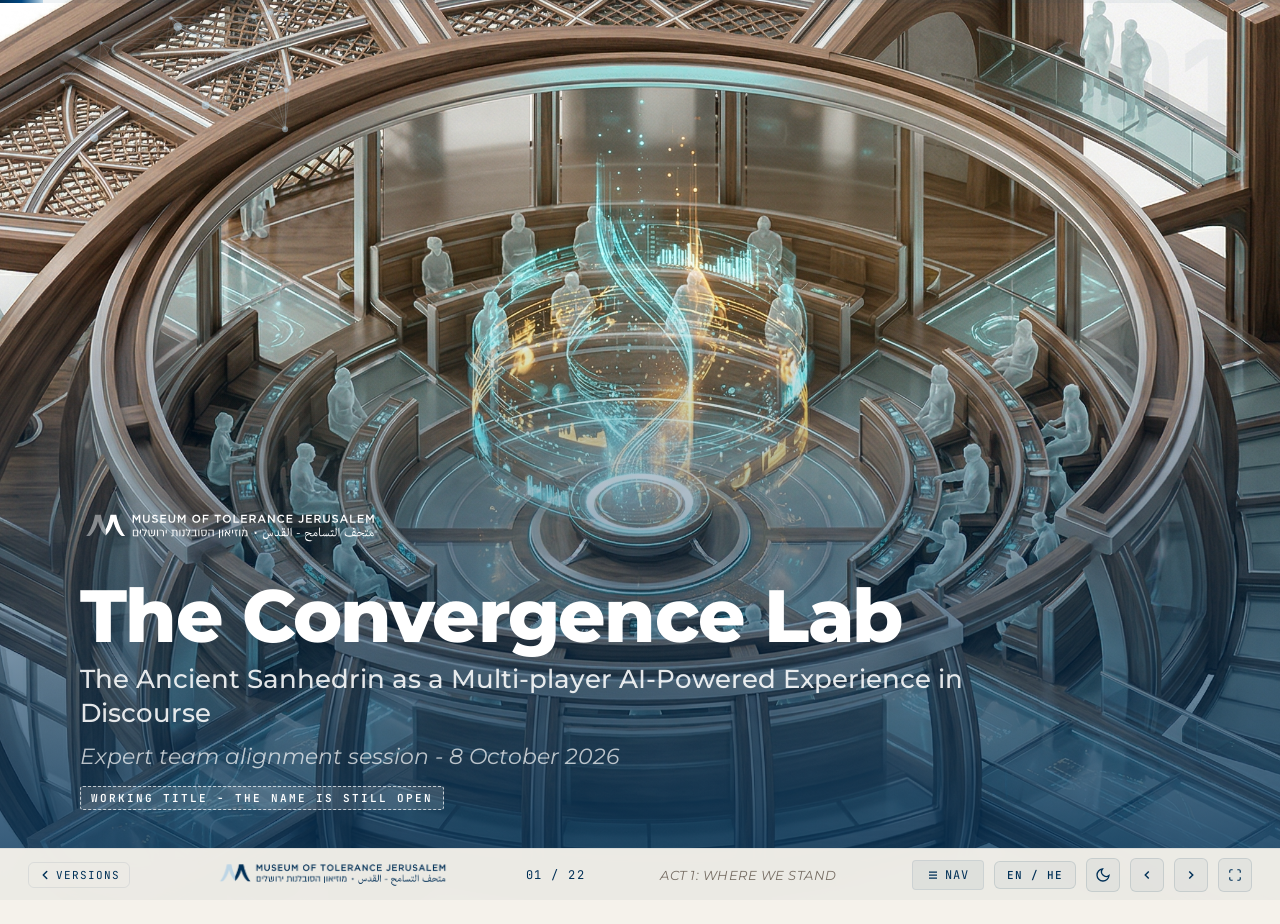
==== v5/index.html @ a1f78cf3 "feat: version router at root, original deck kept at /original.html, new v5 expert-team master at /v5" ====
<!DOCTYPE html>
<html lang="en">
<head>
<meta charset="UTF-8">
<meta name="viewport" content="width=device-width, initial-scale=1.0">
<title>The Convergence Lab | MOTJ - v5 expert team master</title>
<script type="text/javascript">
(function(c,l,a,r,i,t,y){c[a]=c[a]||function(){(c[a].q=c[a].q||[]).push(arguments)};t=l.createElement(r);t.async=1;t.src="https://www.clarity.ms/tag/"+i;y=l.getElementsByTagName(r)[0];y.parentNode.insertBefore(t,y)})(window,document,"clarity","script","vtb4usmz5r");
</script>
<link rel="preconnect" href="https://fonts.googleapis.com">
<link href="https://fonts.googleapis.com/css2?family=Montserrat:ital,wght@0,300;0,400;0,500;0,600;0,700;0,800;1,300;1,400&family=JetBrains+Mono:wght@300;400;500&display=swap" rel="stylesheet">
<style>
/* ================================================================
   DESIGN SYSTEM - Editorial/Magazine
   MOTJ Brand: PMS 540 Navy | PMS 544 Light Blue | PMS 404 Warm Taupe
   ================================================================ */
:root {
  --bg: #F5F2EB;
  --bg-surface: #FFFFFF;
  --bg-nav: rgba(245,242,235,0.96);
  --navy: #003057;
  --navy-light: #004680;
  --blue: #BDD6E6;
  --blue-dim: rgba(189,214,230,0.3);
  --taupe: #776E64;
  --taupe-light: #9a9189;
  --text: #1A1A1A;
  --text-sub: #4A4A4A;
  --text-dim: #8A8A8A;
  --font-d: 'Montserrat', system-ui, sans-serif;
  --font-m: 'JetBrains Mono', monospace;
  --card-bg: #FFFFFF;
  --card-border: rgba(0,48,87,0.08);
  --card-shadow: 0 2px 12px rgba(0,0,0,0.06);
  --card-hover-shadow: 0 4px 20px rgba(0,0,0,0.1);
}

/* ================================================================
   DARK MODE
   ================================================================ */
[data-theme="dark"] {
  --bg: #0A0F1A;
  --bg-surface: #141B2D;
  --bg-nav: rgba(10,15,26,0.96);
  --navy: #BDD6E6;
  --navy-light: #d4e5f0;
  --blue: #4A7A9B;
  --blue-dim: rgba(74,122,155,0.3);
  --taupe: #9a9189;
  --taupe-light: #776E64;
  --text: #E8E4DD;
  --text-sub: #B0ACA5;
  --text-dim: #6D6963;
  --card-bg: #141B2D;
  --card-border: rgba(189,214,230,0.1);
  --card-shadow: 0 2px 12px rgba(0,0,0,0.3);
  --card-hover-shadow: 0 4px 20px rgba(0,0,0,0.4);
}
[data-theme="dark"] .hero-scrim {
  background: linear-gradient(to top, rgba(10,15,26,0.9) 0%, rgba(10,15,26,0.5) 40%, transparent 70%) !important;
}
[data-theme="dark"] .matrix tr:nth-child(even) td {
  background: rgba(189,214,230,0.04);
}
[data-theme="dark"] .matrix tr.highlight td {
  background: rgba(189,214,230,0.08);
}
[data-theme="dark"] .matrix th {
  border-bottom-color: rgba(189,214,230,0.15);
}
[data-theme="dark"] .matrix td {
  border-bottom-color: rgba(189,214,230,0.06);
}
[data-theme="dark"] .nav-bar {
  border-top-color: rgba(189,214,230,0.08);
}
[data-theme="dark"] .nav-btn {
  background: rgba(189,214,230,0.06);
  border-color: rgba(189,214,230,0.12);
}
[data-theme="dark"] .nav-btn:hover {
  background: rgba(189,214,230,0.12);
  border-color: var(--navy);
}
[data-theme="dark"] .lang-toggle,
[data-theme="dark"] .theme-toggle {
  background: rgba(189,214,230,0.06);
  border-color: rgba(189,214,230,0.12);
}
[data-theme="dark"] .lang-toggle:hover,
[data-theme="dark"] .theme-toggle:hover {
  background: rgba(189,214,230,0.12);
  border-color: var(--navy);
}
[data-theme="dark"] .progress-track {
  background: rgba(189,214,230,0.06);
}
[data-theme="dark"] .progress-fill {
  background: linear-gradient(90deg, #4A7A9B, #6A9ABB, #BDD6E6);
}
[data-theme="dark"] .cta-btn {
  color: #0A0F1A;
  background: #BDD6E6;
}
[data-theme="dark"] .cta-btn:hover {
  box-shadow: 0 8px 28px rgba(189,214,230,0.25);
}
[data-theme="dark"] .cta-btn-outline {
  border-color: rgba(189,214,230,0.5);
  color: #E8E4DD;
}
[data-theme="dark"] .cta-btn-outline:hover {
  background: rgba(189,214,230,0.1);
}
[data-theme="dark"] .slide::after {
  opacity: 0.015;
}

/* Theme toggle button */
.theme-toggle {
  display: flex; align-items: center; justify-content: center;
  width: 34px; height: 34px; border-radius: 6px; cursor: pointer;
  background: rgba(0,48,87,0.04); border: 1px solid rgba(0,48,87,0.12);
  color: var(--navy); transition: all 0.2s;
}
.theme-toggle:hover { background: rgba(0,48,87,0.1); border-color: var(--navy); }
.theme-toggle .icon-moon { display: block; }
.theme-toggle .icon-sun { display: none; }
[data-theme="dark"] .theme-toggle .icon-moon { display: none; }
[data-theme="dark"] .theme-toggle .icon-sun { display: block; }

/* ================================================================
   RESET & BASE
   ================================================================ */
* { margin: 0; padding: 0; box-sizing: border-box; }
html, body { width: 100%; height: 100%; overflow: hidden; background: var(--bg); color: var(--text); font-family: var(--font-d); }

/* ================================================================
   SLIDE ENGINE
   ================================================================ */
.deck { width: 100%; height: 100%; position: relative; }

.slide {
  position: absolute; inset: 0;
  display: flex; flex-direction: column;
  opacity: 0; transform: translateY(24px);
  transition: opacity 0.5s ease, transform 0.5s ease;
  pointer-events: none; overflow: hidden;
  background: var(--bg);
}
.slide.active { opacity: 1; transform: translateY(0); pointer-events: all; }

/* Subtle grain texture */
.slide::after {
  content: ''; position: absolute; inset: 0; pointer-events: none; z-index: 0;
  opacity: 0.02;
  background-image: url("data:image/svg+xml,%3Csvg viewBox='0 0 256 256' xmlns='http://www.w3.org/2000/svg'%3E%3Cfilter id='n'%3E%3CfeTurbulence type='fractalNoise' baseFrequency='0.9' numOctaves='4' stitchTiles='stitch'/%3E%3C/filter%3E%3Crect width='100%25' height='100%25' filter='url(%23n)'/%3E%3C/svg%3E");
  background-size: 256px 256px;
}
.slide > * { position: relative; z-index: 1; }

/* Reveal animations - cinematic stagger */
.reveal { opacity: 0; transform: translateY(28px); }
.slide.active .reveal { animation: revealUp 0.8s cubic-bezier(0.22, 1, 0.36, 1) forwards; }
.slide.active .r1 { animation-delay: 0.15s; }
.slide.active .r2 { animation-delay: 0.3s; }
.slide.active .r3 { animation-delay: 0.5s; }
.slide.active .r4 { animation-delay: 0.7s; }
.slide.active .r5 { animation-delay: 0.9s; }
@keyframes revealUp { to { opacity: 1; transform: translateY(0); } }

/* Split-slide parallax: text from left, image from right */
.layout-split .split-text .reveal { transform: translateX(-40px) translateY(0); opacity: 0; }
.slide.active .layout-split .split-text .reveal { animation: revealFromLeft 0.9s cubic-bezier(0.22, 1, 0.36, 1) forwards; }
@keyframes revealFromLeft { to { opacity: 1; transform: translateX(0) translateY(0); } }

.layout-split .split-img { opacity: 0; transform: translateX(60px) scale(1.03); transition: opacity 0.9s ease 0.1s, transform 1.2s cubic-bezier(0.22, 1, 0.36, 1) 0.1s; }
.slide.active .layout-split .split-img { opacity: 1; transform: translateX(0) scale(1); }
.layout-split.img-left .split-img { transform: translateX(-60px) scale(1.03); }
.slide.active .layout-split.img-left .split-img { transform: translateX(0) scale(1); }

/* Hero image Ken Burns */
.layout-hero .hero-bg { transition: transform 8s ease-out; transform: scale(1); }
.slide.active .layout-hero .hero-bg { transform: scale(1.06); }

/* ================================================================
   PROGRESS & NAVIGATION
   ================================================================ */
.progress-track { position: fixed; top: 0; left: 0; right: 0; height: 3px; background: rgba(0,48,87,0.06); z-index: 100; }
.progress-fill { height: 100%; background: linear-gradient(90deg, var(--navy), var(--navy-light), var(--blue)); transition: width 0.4s ease; }

.nav-bar {
  position: fixed; bottom: 0; left: 0; right: 0; height: 52px;
  background: var(--bg-nav); backdrop-filter: blur(14px);
  display: flex; align-items: center; justify-content: space-between;
  padding: 0 28px; z-index: 100;
  border-top: 1px solid rgba(0,48,87,0.08);
}
.nav-logo { height: 44px; }
.slide-counter { font-family: var(--font-m); font-size: 12px; color: var(--navy); letter-spacing: 1.5px; }
.act-label { font-family: var(--font-d); font-size: 13px; color: var(--taupe); font-style: italic; letter-spacing: 0.5px; }
.nav-controls { display: flex; align-items: center; gap: 10px; }
.nav-btn {
  background: rgba(0,48,87,0.04); border: 1px solid rgba(0,48,87,0.12);
  color: var(--navy); width: 34px; height: 34px; border-radius: 6px;
  cursor: pointer; display: flex; align-items: center; justify-content: center; transition: all 0.2s;
}
.nav-btn:hover { background: rgba(0,48,87,0.1); border-color: var(--navy); }
.lang-toggle {
  font-family: var(--font-m); font-size: 11px; letter-spacing: 1px;
  padding: 6px 12px; border-radius: 6px; cursor: pointer;
  background: rgba(0,48,87,0.04); border: 1px solid rgba(0,48,87,0.12);
  color: var(--navy); transition: all 0.2s; font-weight: 500;
}
.lang-toggle:hover { background: rgba(0,48,87,0.1); border-color: var(--navy); }

/* ================================================================
   TYPOGRAPHY
   ================================================================ */
.label {
  font-family: var(--font-m); font-size: 13px; letter-spacing: 4px;
  text-transform: uppercase; color: var(--taupe); margin-bottom: 16px;
}
h1 { font-family: var(--font-d); font-weight: 800; font-size: 88px; line-height: 1.02; letter-spacing: -2px; color: var(--navy); }
h2 { font-family: var(--font-d); font-weight: 700; font-size: 60px; line-height: 1.06; letter-spacing: -1px; color: var(--navy); margin-bottom: 24px; }
h3 { font-family: var(--font-d); font-weight: 600; font-size: 28px; line-height: 1.2; color: var(--navy); margin-bottom: 8px; }
.tagline { font-family: var(--font-d); font-weight: 500; font-size: 32px; color: var(--text-sub); line-height: 1.3; }
.body-text { font-size: 24px; line-height: 1.65; color: var(--text-sub); }
.body-sm { font-size: 22px; line-height: 1.55; color: var(--text-dim); margin-top: 16px; }
.pull-quote { font-family: var(--font-d); font-weight: 300; font-style: italic; font-size: 38px; color: var(--navy); line-height: 1.35; }
.bullets { list-style: none; padding: 0; }
.bullets li {
  font-size: 24px; line-height: 1.55; color: var(--text-sub);
  padding-left: 20px; position: relative; margin-bottom: 12px;
}
.bullets li::before { content: ''; position: absolute; left: 0; top: 14px; width: 5px; height: 5px; border-radius: 50%; background: var(--navy); }
.bullets li strong { color: var(--text); font-weight: 600; }

/* ================================================================
   LAYOUT CLASSES
   ================================================================ */

/* Hero full-bleed: image covers viewport, text overlaid */
.layout-hero {
  display: flex; flex-direction: column; justify-content: flex-end;
  padding: 0; position: relative; height: 100%;
}
.layout-hero .hero-bg {
  position: absolute; inset: 0;
  object-fit: cover; width: 100%; height: 100%;
}
.layout-hero .hero-scrim {
  position: absolute; inset: 0;
  background: linear-gradient(to top, rgba(0,48,87,0.85) 0%, rgba(0,48,87,0.4) 40%, transparent 70%);
}
/* Cinematic glare overlays for Yazdani renderings */
.hero-glare { position: absolute; inset: 0; pointer-events: none; z-index: 1; mix-blend-mode: screen; }
.hero-glare--warm {
  background:
    radial-gradient(ellipse 60% 40% at 50% 30%, rgba(255,200,100,0.18) 0%, transparent 70%),
    radial-gradient(ellipse 30% 50% at 75% 20%, rgba(255,180,80,0.12) 0%, transparent 60%),
    radial-gradient(ellipse 20% 30% at 25% 50%, rgba(255,220,150,0.08) 0%, transparent 50%);
}
.hero-glare--cyan {
  background:
    radial-gradient(ellipse 50% 40% at 45% 35%, rgba(100,220,255,0.15) 0%, transparent 65%),
    radial-gradient(ellipse 35% 50% at 70% 25%, rgba(80,200,240,0.10) 0%, transparent 55%),
    radial-gradient(ellipse 25% 35% at 30% 55%, rgba(120,240,255,0.06) 0%, transparent 50%);
}
.layout-hero .hero-content {
  position: relative; z-index: 2;
  padding: 0 80px 90px;
  color: #fff;
}

/* Editorial split: image bleeds one side, text padded other */
.layout-split {
  display: grid; grid-template-columns: 1fr 1fr; gap: 0;
  height: 100%; align-items: stretch;
}
.layout-split.img-right { grid-template-columns: 45% 55%; }
.layout-split.img-left { grid-template-columns: 55% 45%; }
.layout-split .split-text {
  display: flex; flex-direction: column; justify-content: center;
  padding: 60px 64px 72px;
}
.layout-split .split-img {
  overflow: hidden;
}
.layout-split .split-img img {
  width: 100%; height: 100%; object-fit: cover;
}
.layout-split.img-left .split-img { order: -1; }

/* Statement: centered typography, no image */
.layout-statement {
  display: flex; flex-direction: column; align-items: center;
  justify-content: center; text-align: center;
  padding: 60px 80px 72px; height: 100%;
}

/* ================================================================
   COMPONENTS
   ================================================================ */

/* Cards */
.card {
  background: var(--card-bg); border: 1px solid var(--card-border);
  box-shadow: var(--card-shadow); border-radius: 12px; padding: 28px 32px;
  transition: box-shadow 0.2s; text-align: left;
}
.card {
  transition: box-shadow 0.3s, transform 0.3s;
}
.card:hover {
  box-shadow: var(--card-hover-shadow), 0 0 0 1px var(--blue-dim);
  transform: translateY(-4px);
}

/* Competitive matrix */
.matrix { width: 100%; border-collapse: collapse; }
.matrix th {
  font-family: var(--font-m); font-size: 13px; letter-spacing: 1px; text-transform: uppercase;
  color: var(--taupe); padding: 16px 20px; text-align: left;
  border-bottom: 2px solid rgba(0,48,87,0.12);
}
.matrix td {
  font-size: 18px; padding: 14px 20px; color: var(--text-sub);
  border-bottom: 1px solid rgba(0,48,87,0.06);
}
.matrix td:first-child { font-weight: 600; color: var(--text); }
.matrix .check { color: var(--navy); font-weight: 700; }
.matrix .x { color: var(--text-dim); }
.matrix tr.highlight td { background: rgba(0,48,87,0.04); }
.matrix th:last-child, .matrix td:last-child { color: var(--navy); font-weight: 600; }

/* CTA buttons */
.cta-btn {
  display: inline-flex; align-items: center; gap: 8px;
  padding: 16px 36px;
  font-family: var(--font-d); font-size: 18px; font-weight: 600;
  color: var(--navy); background: #fff;
  border: none; border-radius: 8px; cursor: pointer;
  transition: transform 0.2s, box-shadow 0.2s;
  text-decoration: none;
}
.cta-btn:hover { transform: translateY(-2px); box-shadow: 0 8px 28px rgba(255,255,255,0.25); }
.cta-btn-outline {
  display: inline-flex; align-items: center; gap: 8px;
  padding: 16px 36px;
  font-family: var(--font-d); font-size: 18px; font-weight: 600;
  color: #fff; background: transparent;
  border: 2px solid rgba(255,255,255,0.5); border-radius: 8px; cursor: pointer;
  transition: transform 0.2s, background 0.2s;
  text-decoration: none;
}
.cta-btn-outline:hover { transform: translateY(-2px); background: rgba(255,255,255,0.1); }

/* Appendix */
.appendix-label {
  font-family: var(--font-m); font-size: 13px; letter-spacing: 3px;
  text-transform: uppercase; color: var(--taupe); margin-bottom: 12px;
}

/* ================================================================
   SAGE LIBRARY CARDS (Appendix E)
   ================================================================ */
.sage-grid-scroll {
  max-height: calc(100vh - 200px);
  overflow-y: auto;
  overflow-x: visible;
  scrollbar-width: thin;
  scrollbar-color: var(--blue) transparent;
}
.sage-grid-scroll::-webkit-scrollbar { width: 4px; }
.sage-grid-scroll::-webkit-scrollbar-thumb { background: var(--blue); border-radius: 2px; }
.sage-grid {
  display: grid;
  grid-template-columns: repeat(6, 1fr);
  gap: 14px;
  max-width: 1100px;
  margin: 0 auto;
  padding: 10px 20px;
  overflow: visible;
}
.sage-grid .sage-card {
  overflow: visible;
}

.sage-card {
  position: relative;
  background: var(--card-bg);
  border: 1px solid var(--card-border);
  border-radius: 10px;
  overflow: hidden;
  cursor: pointer;
  transition: transform 0.3s, box-shadow 0.3s;
}
.sage-card:hover {
  transform: translateY(-6px) scale(1.03);
  box-shadow: var(--card-hover-shadow), 0 0 0 2px var(--blue);
  z-index: 10;
}

.sage-card .sage-cover {
  width: 100%;
  aspect-ratio: 2/3;
  object-fit: cover;
  display: block;
  background: linear-gradient(135deg, var(--navy) 0%, #004680 100%);
}
.sage-card .sage-cover-placeholder {
  width: 100%;
  aspect-ratio: 2/3;
  display: flex;
  align-items: center;
  justify-content: center;
  font-family: var(--font-d);
  font-weight: 700;
  font-size: 28px;
  color: rgba(255,255,255,0.9);
  background: linear-gradient(135deg, var(--navy) 0%, #004680 100%);
}

.sage-info {
  padding: 10px 10px 8px;
}
.sage-name {
  font-family: var(--font-d);
  font-weight: 700;
  font-size: 13px;
  color: var(--text);
  line-height: 1.25;
  margin-bottom: 2px;
}
.sage-name-he {
  font-family: var(--font-d);
  font-weight: 600;
  font-size: 12px;
  color: var(--taupe);
  direction: rtl;
  line-height: 1.3;
}
.sage-mode-badge {
  display: inline-block;
  margin-top: 4px;
  padding: 2px 7px;
  font-family: var(--font-m);
  font-size: 9px;
  letter-spacing: 0.5px;
  border-radius: 4px;
  background: var(--blue-dim);
  color: var(--navy);
  font-weight: 500;
}

/* Hover overlay */
.sage-overlay {
  position: absolute;
  inset: 0;
  background: rgba(0,48,87,0.94);
  color: #fff;
  display: flex;
  flex-direction: column;
  justify-content: center;
  padding: 14px;
  opacity: 0;
  transition: opacity 0.3s;
  pointer-events: none;
}
.sage-card:hover .sage-overlay {
  opacity: 1;
  pointer-events: all;
}
.sage-overlay .sage-role-title {
  font-family: var(--font-d);
  font-weight: 700;
  font-size: 14px;
  color: var(--blue);
  margin-bottom: 6px;
  line-height: 1.2;
}
.sage-overlay .sage-role-desc {
  font-size: 11px;
  line-height: 1.5;
  color: rgba(255,255,255,0.85);
  margin-bottom: 8px;
}
.sage-overlay .sage-sig {
  font-family: var(--font-d);
  font-weight: 300;
  font-style: italic;
  font-size: 12px;
  color: var(--blue);
  line-height: 1.35;
  border-top: 1px solid rgba(189,214,230,0.2);
  padding-top: 8px;
}
.sage-overlay .sage-mode-overlay {
  margin-top: 6px;
  font-family: var(--font-m);
  font-size: 9px;
  letter-spacing: 0.5px;
  color: rgba(189,214,230,0.7);
}

/* Partnership badge */
.sage-partnership {
  display: flex;
  align-items: center;
  gap: 8px;
  margin-top: 12px;
  padding: 8px 14px;
  background: var(--card-bg);
  border: 1px solid var(--card-border);
  border-radius: 8px;
  font-family: var(--font-m);
  font-size: 11px;
  color: var(--taupe);
}
.sage-partnership strong { color: var(--navy); font-weight: 600; }

/* === TEAM CARDS (sage-style) === */
.team-grid { display: grid; gap: 20px; margin-top: 24px; width: 100%; }
.team-grid--4 { grid-template-columns: repeat(4, 1fr); max-width: 1200px; }
.team-grid--2 { grid-template-columns: repeat(2, 1fr); max-width: 750px; }
.team-card {
  background: var(--card-bg);
  border: 1px solid var(--card-border);
  border-radius: 10px;
  overflow: hidden;
  transition: transform 0.3s, box-shadow 0.3s;
}
.team-card:hover {
  transform: translateY(-4px);
  box-shadow: var(--card-hover-shadow), 0 0 0 2px var(--blue);
}
.team-card-photo {
  width: 100%;
  aspect-ratio: 1/1;
  object-fit: cover;
  display: block;
  background: linear-gradient(135deg, var(--navy) 0%, #004680 100%);
}
.team-card-body {
  padding: 14px 14px 16px;
}
.team-card-name {
  font-family: var(--font-d);
  font-weight: 700;
  font-size: 15px;
  color: var(--text);
  line-height: 1.25;
  margin-bottom: 2px;
}
.team-card-role {
  font-family: var(--font-m);
  font-size: 11px;
  letter-spacing: 0.5px;
  text-transform: uppercase;
  color: var(--blue);
  font-weight: 600;
  margin: 4px 0 8px;
}
.team-card-bio {
  font-size: 12px;
  color: var(--text-sub);
  line-height: 1.6;
}
.team-card-bio strong { color: var(--text); font-weight: 600; }
.team-card-bio em { color: var(--blue); font-style: normal; font-weight: 600; }

.appendix-content { font-size: 20px; color: var(--text-sub); line-height: 1.65; max-width: 900px; }
.appendix-content strong { color: var(--text); }
.appendix-list { list-style: none; padding: 0; }
.appendix-list li { font-size: 20px; color: var(--text-sub); padding: 8px 0; padding-left: 20px; position: relative; line-height: 1.5; }
.appendix-list li::before { content: ''; position: absolute; left: 0; top: 16px; width: 5px; height: 5px; border-radius: 50%; background: var(--navy); }

/* === SLIDE 5 VOICE CARDS === */
.sage-carousel { position: relative; max-width: 900px; width: 100%; z-index: 10; }
.sage-carousel-track { display: grid; grid-template-columns: repeat(4, 1fr); gap: 14px; }
.sage-carousel-track .sage-card-voice { display: none; }
.sage-carousel-track .sage-card-voice.sage-visible { display: block; }
.sage-carousel-nav { display: flex; align-items: center; justify-content: center; gap: 16px; margin-top: 14px; }
.sage-carousel-btn { width: 36px; height: 36px; border-radius: 50%; border: 1.5px solid var(--card-border); background: var(--card-bg); color: var(--text); cursor: pointer; display: flex; align-items: center; justify-content: center; transition: background 0.2s, border-color 0.2s; }
.sage-carousel-btn:hover { border-color: var(--blue); background: var(--blue-dim); }
.sage-carousel-dots { display: flex; gap: 8px; }
.sage-carousel-dot { width: 8px; height: 8px; border-radius: 50%; background: var(--card-border); border: none; cursor: pointer; transition: background 0.2s; }
.sage-carousel-dot.active { background: var(--navy); }
.sage-card-voice { transition: transform 0.3s, box-shadow 0.3s; position: relative; z-index: 1; }
.sage-card-voice:hover { transform: scale(1.5); z-index: 50; box-shadow: var(--card-hover-shadow), 0 0 0 2px var(--blue); }
.sage-card-voice .sage-overlay { pointer-events: all; z-index: 51; text-decoration: none; }
.sage-card-voice.playing { box-shadow: 0 0 0 3px var(--blue), 0 0 20px rgba(189,214,230,0.4); }
.sage-play-btn { display: flex; align-items: center; justify-content: center; width: 36px; height: 36px; border-radius: 50%; border: 1.5px solid rgba(189,214,230,0.4); background: rgba(0,48,87,0.6); color: #fff; cursor: pointer; margin: 8px auto 0; transition: background 0.2s; text-decoration: none; position: relative; z-index: 52; }
.sage-play-btn:hover { background: rgba(0,48,87,0.9); }
.sage-play-btn.playing { animation: narrationPulse 2s ease-in-out infinite; background: #003057; }

/* === CANVAS ANIMATIONS === */
.role-network { position: absolute; inset: 0; z-index: 0; pointer-events: none; opacity: 0.6; }
.arena-network { position: absolute; inset: 0; z-index: 1; pointer-events: none; opacity: 0.5; }

/* Language toggle content */
.lang-en { display: block; width: 100%; height: 100%; }
.lang-he { display: none; width: 100%; height: 100%; }
.lang-he-active .lang-en { display: none; }
.lang-he-active .lang-he { display: block; }

/* ================================================================
   RESPONSIVE
   ================================================================ */
@media (max-width: 1024px) {
  h1 { font-size: 56px; }
  h2 { font-size: 44px; }
  .body-text { font-size: 20px; }
  .tagline { font-size: 26px; }
  .layout-split, .layout-split.img-right, .layout-split.img-left {
    grid-template-columns: 1fr; gap: 0;
  }
  .layout-split .split-text { padding: 36px 36px 64px; }
  .layout-split .split-img { max-height: 40vh; }
  .layout-split .split-img img { height: 40vh; }
  .layout-split.img-left .split-img { order: -1; }
  .layout-hero .hero-content { padding: 0 36px 64px; }
  .layout-statement { padding: 36px 36px 64px; }
  .pull-quote { font-size: 28px; }
}
@media (max-width: 640px) {
  h1 { font-size: 40px; }
  h2 { font-size: 36px; }
  .body-text { font-size: 18px; }
  .layout-hero .hero-content { padding: 0 18px 64px; }
  .pull-quote { font-size: 24px; }
  .nav-bar { padding: 0 14px; }
  .act-label { display: none; }
}


/* ================================================================
   UNIQUE SVG DECORATIVE ELEMENTS PER SLIDE
   Each element is thematically tied to the slide content.
   Positioned as atmospheric background art, semi-transparent.
   ================================================================ */

/* Slide 2 - Fractured circle: discourse broken */
.slide:nth-child(2)::before {
  content: ''; position: absolute; bottom: 40px; left: 40px; width: 280px; height: 280px;
  opacity: 0.04; z-index: 0; pointer-events: none;
  background: url("data:image/svg+xml,%3Csvg xmlns='http://www.w3.org/2000/svg' viewBox='0 0 200 200'%3E%3Ccircle cx='100' cy='100' r='80' fill='none' stroke='%23003057' stroke-width='2' stroke-dasharray='12 8' /%3E%3Cline x1='60' y1='40' x2='140' y2='160' stroke='%23003057' stroke-width='1.5' /%3E%3Cline x1='40' y1='120' x2='160' y2='80' stroke='%23003057' stroke-width='1' /%3E%3Ccircle cx='100' cy='100' r='40' fill='none' stroke='%23003057' stroke-width='1' stroke-dasharray='6 10' /%3E%3C/svg%3E") no-repeat center;
  background-size: contain;
}

/* Slide 3 - Interlocking puzzle pieces: dispute as puzzle */
.slide:nth-child(3)::before {
  content: ''; position: absolute; top: 60px; right: 40px; width: 240px; height: 240px;
  opacity: 0.04; z-index: 0; pointer-events: none;
  background: url("data:image/svg+xml,%3Csvg xmlns='http://www.w3.org/2000/svg' viewBox='0 0 200 200'%3E%3Cpath d='M30 80 L80 80 L80 60 C80 45 100 45 100 60 L100 80 L130 80 L130 130 L110 130 C95 130 95 150 110 150 L130 150 L130 180 L30 180Z' fill='none' stroke='%23003057' stroke-width='2'/%3E%3Cpath d='M70 30 L70 70 L90 70 C105 70 105 50 90 50 L70 50' fill='none' stroke='%23003057' stroke-width='1.5' stroke-dasharray='4 3'/%3E%3Cpath d='M140 90 L140 170 L160 170 C175 170 175 150 160 150 L140 150' fill='none' stroke='%23003057' stroke-width='1.5' stroke-dasharray='4 3'/%3E%3C/svg%3E") no-repeat center;
  background-size: contain;
}

/* Slide 4 - Radiating connections: value proposition network */
.slide:nth-child(4)::before {
  content: ''; position: absolute; top: 30px; left: 30px; width: 300px; height: 300px;
  opacity: 0.035; z-index: 0; pointer-events: none;
  background: url("data:image/svg+xml,%3Csvg xmlns='http://www.w3.org/2000/svg' viewBox='0 0 200 200'%3E%3Ccircle cx='100' cy='100' r='6' fill='%23003057'/%3E%3Ccircle cx='40' cy='40' r='3' fill='%23003057'/%3E%3Ccircle cx='160' cy='40' r='3' fill='%23003057'/%3E%3Ccircle cx='40' cy='160' r='3' fill='%23003057'/%3E%3Ccircle cx='160' cy='160' r='3' fill='%23003057'/%3E%3Ccircle cx='100' cy='20' r='3' fill='%23003057'/%3E%3Ccircle cx='100' cy='180' r='3' fill='%23003057'/%3E%3Ccircle cx='20' cy='100' r='3' fill='%23003057'/%3E%3Ccircle cx='180' cy='100' r='3' fill='%23003057'/%3E%3Cline x1='100' y1='100' x2='40' y2='40' stroke='%23003057' stroke-width='0.8'/%3E%3Cline x1='100' y1='100' x2='160' y2='40' stroke='%23003057' stroke-width='0.8'/%3E%3Cline x1='100' y1='100' x2='40' y2='160' stroke='%23003057' stroke-width='0.8'/%3E%3Cline x1='100' y1='100' x2='160' y2='160' stroke='%23003057' stroke-width='0.8'/%3E%3Cline x1='100' y1='100' x2='100' y2='20' stroke='%23003057' stroke-width='0.8'/%3E%3Cline x1='100' y1='100' x2='100' y2='180' stroke='%23003057' stroke-width='0.8'/%3E%3Cline x1='100' y1='100' x2='20' y2='100' stroke='%23003057' stroke-width='0.8'/%3E%3Cline x1='100' y1='100' x2='180' y2='100' stroke='%23003057' stroke-width='0.8'/%3E%3Ccircle cx='100' cy='100' r='50' fill='none' stroke='%23003057' stroke-width='0.5' stroke-dasharray='3 5'/%3E%3Ccircle cx='100' cy='100' r='85' fill='none' stroke='%23003057' stroke-width='0.5' stroke-dasharray='3 5'/%3E%3C/svg%3E") no-repeat center;
  background-size: contain;
}

/* Slide 5 - Circular flow: visitor journey loop */
.slide:nth-child(5)::before {
  content: ''; position: absolute; bottom: 70px; right: 50px; width: 200px; height: 200px;
  opacity: 0.04; z-index: 0; pointer-events: none;
  background: url("data:image/svg+xml,%3Csvg xmlns='http://www.w3.org/2000/svg' viewBox='0 0 200 200'%3E%3Ccircle cx='100' cy='100' r='80' fill='none' stroke='%23003057' stroke-width='2'/%3E%3Ccircle cx='100' cy='100' r='55' fill='none' stroke='%23003057' stroke-width='1' stroke-dasharray='8 6'/%3E%3Cpath d='M100 20 L106 32 L94 32Z' fill='%23003057'/%3E%3Cpath d='M169 65 L175 77 L163 74Z' fill='%23003057'/%3E%3Cpath d='M169 135 L172 148 L161 142Z' fill='%23003057'/%3E%3Cpath d='M100 180 L94 168 L106 168Z' fill='%23003057'/%3E%3Cpath d='M31 135 L28 122 L39 128Z' fill='%23003057'/%3E%3Cpath d='M31 65 L38 56 L38 72Z' fill='%23003057'/%3E%3C/svg%3E") no-repeat center;
  background-size: contain;
}

/* Slide 6 - puzzle: disable transform on split-img so canvas gets stable dimensions */
.slide:nth-child(6) .split-img {
  transform: none !important;
  opacity: 0;
  transition: opacity 0.9s ease 0.1s;
}
.slide:nth-child(6).active .split-img {
  opacity: 1;
}

/* Slide 7 - Ox charging into car: The Goring Ox */
.slide:nth-child(7)::before {
  content: ''; position: absolute; bottom: 60px; right: 60px; width: 360px; height: 180px;
  opacity: 0.045; z-index: 0; pointer-events: none;
  background: url("data:image/svg+xml,%3Csvg xmlns='http://www.w3.org/2000/svg' viewBox='0 0 400 180'%3E%3C!-- Car --%3E%3Crect x='240' y='80' width='120' height='50' rx='8' fill='none' stroke='%23003057' stroke-width='2'/%3E%3Crect x='270' y='60' width='70' height='30' rx='6' fill='none' stroke='%23003057' stroke-width='1.5'/%3E%3Ccircle cx='270' cy='135' r='14' fill='none' stroke='%23003057' stroke-width='2'/%3E%3Ccircle cx='340' cy='135' r='14' fill='none' stroke='%23003057' stroke-width='2'/%3E%3Ccircle cx='270' cy='135' r='6' fill='%23003057' opacity='0.2'/%3E%3Ccircle cx='340' cy='135' r='6' fill='%23003057' opacity='0.2'/%3E%3Crect x='245' y='90' width='18' height='12' rx='2' fill='%23003057' opacity='0.15'/%3E%3C!-- Ox --%3E%3Cellipse cx='120' cy='95' rx='55' ry='35' fill='none' stroke='%23003057' stroke-width='2'/%3E%3Cellipse cx='75' cy='85' rx='22' ry='18' fill='none' stroke='%23003057' stroke-width='2'/%3E%3Cline x1='58' y1='68' x2='48' y2='50' stroke='%23003057' stroke-width='2.5' stroke-linecap='round'/%3E%3Cline x1='72' y1='68' x2='65' y2='52' stroke='%23003057' stroke-width='2.5' stroke-linecap='round'/%3E%3Ccircle cx='68' cy='82' r='3' fill='%23003057'/%3E%3Cellipse cx='80' cy='100' rx='8' ry='4' fill='none' stroke='%23003057' stroke-width='1'/%3E%3Cline x1='90' y1='125' x2='85' y2='150' stroke='%23003057' stroke-width='2' stroke-linecap='round'/%3E%3Cline x1='110' y1='128' x2='108' y2='152' stroke='%23003057' stroke-width='2' stroke-linecap='round'/%3E%3Cline x1='140' y1='125' x2='142' y2='150' stroke='%23003057' stroke-width='2' stroke-linecap='round'/%3E%3Cline x1='155' y1='120' x2='160' y2='148' stroke='%23003057' stroke-width='2' stroke-linecap='round'/%3E%3Cpath d='M170 90 Q185 85 175 100' fill='none' stroke='%23003057' stroke-width='1.5'/%3E%3C!-- Impact lines --%3E%3Cline x1='200' y1='80' x2='225' y2='85' stroke='%23003057' stroke-width='1.5' stroke-dasharray='4 3'%3E%3Canimate attributeName='opacity' values='0.3;1;0.3' dur='1.5s' repeatCount='indefinite'/%3E%3C/line%3E%3Cline x1='195' y1='100' x2='230' y2='100' stroke='%23003057' stroke-width='1.5' stroke-dasharray='4 3'%3E%3Canimate attributeName='opacity' values='0.5;1;0.5' dur='1.2s' repeatCount='indefinite'/%3E%3C/line%3E%3Cline x1='200' y1='115' x2='225' y2='112' stroke='%23003057' stroke-width='1.5' stroke-dasharray='4 3'%3E%3Canimate attributeName='opacity' values='0.3;1;0.3' dur='1.8s' repeatCount='indefinite'/%3E%3C/line%3E%3C!-- Question mark --%3E%3Ctext x='210' y='65' font-size='28' font-weight='700' fill='%23003057' font-family='serif' opacity='0.5'%3E%3Fanimate attributeName='opacity' values='0.2;0.6;0.2' dur='2.5s' repeatCount='indefinite'/%3E%3C/text%3E%3C/svg%3E") no-repeat center;
  background-size: contain;
}
[data-theme="dark"] .slide:nth-child(7)::before {
  filter: invert(0.7) brightness(1.5);
  opacity: 0.06;
}

/* Slide 8 - Yin-yang split: two configurations */
.slide:nth-child(8)::before {
  content: ''; position: absolute; top: 50px; right: 50px; width: 220px; height: 220px;
  opacity: 0.035; z-index: 0; pointer-events: none;
  background: url("data:image/svg+xml,%3Csvg xmlns='http://www.w3.org/2000/svg' viewBox='0 0 200 200'%3E%3Ccircle cx='100' cy='100' r='85' fill='none' stroke='%23003057' stroke-width='1.5'/%3E%3Cpath d='M100 15 A85 85 0 0 1 100 185 A42.5 42.5 0 0 0 100 100 A42.5 42.5 0 0 1 100 15' fill='none' stroke='%23003057' stroke-width='1'/%3E%3Ccircle cx='100' cy='57' r='8' fill='none' stroke='%23003057' stroke-width='1'/%3E%3Ccircle cx='100' cy='143' r='8' fill='%23003057' opacity='0.15'/%3E%3C/svg%3E") no-repeat center;
  background-size: contain;
}

/* Slide 11 - Donut chart: 70/30 split */
.slide:nth-child(11)::before {
  content: ''; position: absolute; bottom: 60px; left: 40px; width: 200px; height: 200px;
  opacity: 0.05; z-index: 0; pointer-events: none;
  background: url("data:image/svg+xml,%3Csvg xmlns='http://www.w3.org/2000/svg' viewBox='0 0 200 200'%3E%3Ccircle cx='100' cy='100' r='70' fill='none' stroke='%23BDD6E6' stroke-width='20' stroke-dasharray='330 140' stroke-dashoffset='0'/%3E%3Ccircle cx='100' cy='100' r='70' fill='none' stroke='%23003057' stroke-width='20' stroke-dasharray='140 330' stroke-dashoffset='-330'/%3E%3C/svg%3E") no-repeat center;
  background-size: contain;
}

/* Slide 12 - Shield/moat: competitive advantage */
.slide:nth-child(12)::before {
  content: ''; position: absolute; bottom: 50px; right: 50px; width: 200px; height: 240px;
  opacity: 0.035; z-index: 0; pointer-events: none;
  background: url("data:image/svg+xml,%3Csvg xmlns='http://www.w3.org/2000/svg' viewBox='0 0 160 200'%3E%3Cpath d='M80 10 L150 50 L150 120 C150 170 80 195 80 195 C80 195 10 170 10 120 L10 50Z' fill='none' stroke='%23003057' stroke-width='2'/%3E%3Cpath d='M80 40 L130 65 L130 115 C130 150 80 170 80 170' fill='none' stroke='%23003057' stroke-width='1' stroke-dasharray='5 4'/%3E%3Cline x1='80' y1='70' x2='80' y2='150' stroke='%23003057' stroke-width='0.8'/%3E%3Cline x1='50' y1='90' x2='110' y2='90' stroke='%23003057' stroke-width='0.8'/%3E%3C/svg%3E") no-repeat center;
  background-size: contain;
}

/* Slide 13 - Pyramid tiers: EdTech platform */
.slide:nth-child(13)::before {
  content: ''; position: absolute; bottom: 50px; left: 40px; width: 220px; height: 220px;
  opacity: 0.04; z-index: 0; pointer-events: none;
  background: url("data:image/svg+xml,%3Csvg xmlns='http://www.w3.org/2000/svg' viewBox='0 0 200 200'%3E%3Cpolygon points='100,20 180,180 20,180' fill='none' stroke='%23003057' stroke-width='2'/%3E%3Cline x1='50' y1='120' x2='150' y2='120' stroke='%23003057' stroke-width='1'/%3E%3Cline x1='70' y1='80' x2='130' y2='80' stroke='%23003057' stroke-width='1'/%3E%3Ctext x='100' y='60' text-anchor='middle' font-size='10' fill='%23003057' font-family='monospace'%3EM%3C/text%3E%3Ctext x='100' y='105' text-anchor='middle' font-size='10' fill='%23003057' font-family='monospace'%3ES%3C/text%3E%3Ctext x='100' y='155' text-anchor='middle' font-size='10' fill='%23003057' font-family='monospace'%3EH%3C/text%3E%3C/svg%3E") no-repeat center;
  background-size: contain;
}

/* Slide 14 - Timeline path: roadmap */
.slide:nth-child(14)::before {
  content: ''; position: absolute; bottom: 40px; left: 50px; width: 300px; height: 100px;
  opacity: 0.04; z-index: 0; pointer-events: none;
  background: url("data:image/svg+xml,%3Csvg xmlns='http://www.w3.org/2000/svg' viewBox='0 0 300 80'%3E%3Cpath d='M10 40 Q75 10 150 40 Q225 70 290 40' fill='none' stroke='%23003057' stroke-width='2'/%3E%3Ccircle cx='10' cy='40' r='5' fill='%23003057'/%3E%3Ccircle cx='100' cy='28' r='4' fill='%23003057'/%3E%3Ccircle cx='200' cy='52' r='4' fill='%23003057'/%3E%3Ccircle cx='290' cy='40' r='5' fill='%23003057'/%3E%3C/svg%3E") no-repeat center;
  background-size: contain;
}

/* Slide 16 - Connected nodes: team */
.slide:nth-child(16)::before {
  content: ''; position: absolute; top: 50px; left: 50px; width: 220px; height: 220px;
  opacity: 0.035; z-index: 0; pointer-events: none;
  background: url("data:image/svg+xml,%3Csvg xmlns='http://www.w3.org/2000/svg' viewBox='0 0 200 200'%3E%3Ccircle cx='100' cy='50' r='14' fill='none' stroke='%23003057' stroke-width='2'/%3E%3Ccircle cx='50' cy='140' r='14' fill='none' stroke='%23003057' stroke-width='2'/%3E%3Ccircle cx='150' cy='140' r='14' fill='none' stroke='%23003057' stroke-width='2'/%3E%3Ccircle cx='150' cy='50' r='10' fill='none' stroke='%23003057' stroke-width='1' stroke-dasharray='3 3'/%3E%3Cline x1='100' y1='64' x2='50' y2='126' stroke='%23003057' stroke-width='1.5'/%3E%3Cline x1='100' y1='64' x2='150' y2='126' stroke='%23003057' stroke-width='1.5'/%3E%3Cline x1='50' y1='140' x2='150' y2='140' stroke='%23003057' stroke-width='1.5'/%3E%3Cline x1='115' y1='50' x2='140' y2='50' stroke='%23003057' stroke-width='1' stroke-dasharray='3 3'/%3E%3C/svg%3E") no-repeat center;
  background-size: contain;
}

/* Dark mode: invert SVG color references */
[data-theme="dark"] .slide:nth-child(2)::before,
[data-theme="dark"] .slide:nth-child(3)::before,
[data-theme="dark"] .slide:nth-child(4)::before,
[data-theme="dark"] .slide:nth-child(5)::before,
[data-theme="dark"] .slide:nth-child(6)::before,
[data-theme="dark"] .slide:nth-child(8)::before,
[data-theme="dark"] .slide:nth-child(11)::before,
[data-theme="dark"] .slide:nth-child(12)::before,
[data-theme="dark"] .slide:nth-child(13)::before,
[data-theme="dark"] .slide:nth-child(14)::before,
[data-theme="dark"] .slide:nth-child(16)::before {
  filter: invert(0.7) brightness(1.5);
  opacity: 0.06;
}

/* Audio controls */
.narration-btn {
  background: rgba(0,48,87,0.12);
  border: 1.5px solid rgba(0,48,87,0.3);
  color: var(--navy);
  width: 42px; height: 42px;
  border-radius: 50%;
  cursor: pointer;
  display: flex; align-items: center; justify-content: center;
  transition: all 0.2s;
  position: fixed;
  bottom: 68px;
  right: 28px;
  z-index: 101;
  box-shadow: 0 2px 8px rgba(0,48,87,0.12);
}
.narration-btn:hover {
  background: rgba(0,48,87,0.2);
  box-shadow: 0 2px 12px rgba(0,48,87,0.2);
}
.narration-btn.playing {
  background: #003057;
  color: white;
  box-shadow: 0 2px 12px rgba(0,48,87,0.3);
  animation: narrationPulse 2s ease-in-out infinite;
}
@keyframes narrationPulse {
  0%, 100% { box-shadow: 0 0 0 0 rgba(0,48,87,0.3); }
  50% { box-shadow: 0 0 0 10px rgba(0,48,87,0); }
}

/* Deliberation network overlay */
.deliberation-network {
  position: absolute; inset: 0; z-index: 1; pointer-events: none;
}

/* Typewriter effect */
.typewriter { overflow: hidden; white-space: nowrap; border-right: 3px solid var(--navy); width: 0; }
.slide.active .typewriter { animation: typeOut 2s steps(28, end) 0.4s forwards, blinkCaret 0.6s step-end 6; }
@keyframes typeOut { to { width: 100%; } }
@keyframes blinkCaret { 50% { border-color: transparent; } }
@keyframes dashPulse { 0%, 100% { opacity: 1; } 50% { opacity: 0.4; } }

/* Animated counter */
.count-up { font-variant-numeric: tabular-nums; }

/* Slide number watermark */
.slide-watermark {
  position: absolute; top: 24px; right: 32px; z-index: 2;
  font-family: var(--font-m); font-size: 120px; font-weight: 800;
  color: var(--navy); opacity: 0.04; line-height: 1;
  pointer-events: none; user-select: none;
}
[data-theme="dark"] .slide-watermark { opacity: 0.06; }
[data-theme="dark"] .narration-btn {
  background: rgba(189,214,230,0.12);
  border-color: rgba(189,214,230,0.3);
  color: var(--navy);
  box-shadow: 0 2px 8px rgba(0,0,0,0.3);
}
[data-theme="dark"] .narration-btn.playing {
  background: #003057;
}

/* ================================================================
   SOW APPENDIX - Program Document (Appendix P)
   ================================================================ */
.slide--appendix { overflow-y: auto; }
.sow-doc { max-width: 900px; margin: 0 auto; padding: 40px 48px; background: var(--card-bg); border: 1px solid var(--card-border); border-radius: 4px; text-align: left; }
.sow-sticky { position: sticky; top: 0; z-index: 10; background: var(--bg); padding: 16px 0 0; border-bottom: 1px solid var(--card-border); backdrop-filter: blur(12px); }
.sow-sticky h2 { margin-bottom: 6px; font-size: 32px; font-weight: 700; color: var(--navy); }
.sow-sticky-meta { font-size: 14px; color: var(--text-dim); margin-bottom: 12px; font-family: var(--font-m); }
.sow-toc-row { display: flex; align-items: center; gap: 8px; padding: 12px 0; flex-wrap: wrap; }
.sow-toc-row a { font-family: var(--font-m); font-size: 13px; color: var(--navy); letter-spacing: 1px; padding: 7px 14px; border: 1px solid var(--blue-dim); border-radius: 2px; text-decoration: none; transition: background 0.2s, border-color 0.2s; white-space: nowrap; }
.sow-toc-row a:hover { background: rgba(0,48,87,0.06); border-color: var(--navy); }
[data-theme="dark"] .sow-toc-row a { color: var(--blue); border-color: rgba(189,214,230,0.2); }
[data-theme="dark"] .sow-toc-row a:hover { background: rgba(189,214,230,0.08); border-color: var(--blue); }
[data-theme="dark"] .sow-doc { background: #141B2D; border-color: rgba(189,214,230,0.1); }
[data-theme="dark"] .sow-sticky { background: #141B2D; }
.sow-body { padding: 40px 0; }
.sow-body h3 { font: 600 20px/1.4 var(--font-m); color: var(--navy); margin: 40px 0 16px; text-transform: uppercase; letter-spacing: 2px; }
.sow-body h4 { font: 600 18px/1.4 var(--font-d); color: var(--blue); margin: 28px 0 12px; }
[data-theme="dark"] .sow-body h4 { color: var(--blue); }
.sow-body p { font: 400 16px/1.75 var(--font-d); color: var(--text-sub); margin-bottom: 16px; }
[data-theme="dark"] .sow-body p { color: var(--text-sub); }
.sow-body ul { padding-left: 0; margin-bottom: 20px; list-style: none; }
.sow-body li { font: 400 15px/1.7 var(--font-d); color: var(--text-sub); margin-bottom: 8px; padding-left: 24px; position: relative; }
.sow-body li::before { content: '\2192'; position: absolute; left: 0; color: var(--navy); font-weight: 600; }
[data-theme="dark"] .sow-body li { color: var(--text-sub); }
[data-theme="dark"] .sow-body li::before { color: var(--blue); }
.sow-body table { width: 100%; border-collapse: collapse; margin: 20px 0; font-size: 15px; }
.sow-body th { font-family: var(--font-m); font-size: 13px; text-transform: uppercase; letter-spacing: 1px; color: var(--navy); border-bottom: 1px solid var(--navy); padding: 12px 10px; text-align: left; }
/* RTL overrides for Hebrew appendix documents */
[dir="rtl"] .sow-doc { text-align: right; }
[dir="rtl"] .sow-body p { text-align: right; }
[dir="rtl"] .sow-body h3 { text-align: right; }
[dir="rtl"] .sow-body h4 { text-align: right; }
[dir="rtl"] .sow-body ul { padding-left: 0; padding-right: 0; }
[dir="rtl"] .sow-body li { padding-left: 0; padding-right: 24px; }
[dir="rtl"] .sow-body li::before { left: auto; right: 0; }
[dir="rtl"] .sow-body th { text-align: right; }
[dir="rtl"] .sow-body td { text-align: right; }

/* Glossary table (Appendix A) */
.gloss-table { width: 100%; border-collapse: collapse; margin: 16px 0 32px; font-size: 15px; }
.gloss-table thead th { font-family: var(--font-m); font-size: 12px; text-transform: uppercase; letter-spacing: 1.5px; color: var(--navy); border-bottom: 2px solid var(--navy); padding: 10px 12px; text-align: left; }
.gloss-table td { padding: 12px 12px; border-bottom: 1px solid rgba(0,48,87,0.08); vertical-align: top; line-height: 1.6; color: var(--text-sub); }
.gloss-table td:first-child { font-family: var(--font-d); font-weight: 600; color: var(--text); white-space: nowrap; min-width: 180px; }
.gloss-table td:nth-child(2) { font-family: var(--font-m); font-size: 12px; letter-spacing: 0.5px; color: var(--text-dim); white-space: nowrap; min-width: 100px; }
.gloss-table td:nth-child(3) { font-family: var(--font-d); font-size: 15px; }
.gloss-table tbody tr:hover { background: rgba(0,48,87,0.03); }
[data-theme="dark"] .gloss-table thead th { color: var(--blue); border-bottom-color: var(--blue); }
[data-theme="dark"] .gloss-table td { border-bottom-color: rgba(189,214,230,0.08); }
[data-theme="dark"] .gloss-table tbody tr:hover { background: rgba(189,214,230,0.04); }
[dir="rtl"] .gloss-table thead th { text-align: right; }
[dir="rtl"] .gloss-table td { text-align: right; }

/* NDA Acknowledgment Overlay */
.nda-overlay { display: none; position: fixed; inset: 0; z-index: 9999; background: rgba(0,20,40,0.92); backdrop-filter: blur(8px); justify-content: center; align-items: center; }
.nda-overlay.active { display: flex; }
.nda-box { background: var(--bg); border: 1px solid var(--navy); border-radius: 8px; max-width: 520px; padding: 40px; text-align: center; box-shadow: 0 24px 80px rgba(0,0,0,0.4); }
.nda-box h3 { font: 700 22px/1.3 var(--font-d); color: var(--navy); margin-bottom: 16px; }
.nda-box p { font: 400 15px/1.7 var(--font-d); color: var(--text-sub); margin-bottom: 20px; }
.nda-box .nda-logo { height: 40px; margin-bottom: 20px; }
.nda-btn { display: inline-block; font-family: var(--font-m); font-size: 14px; letter-spacing: 1px; text-transform: uppercase; background: var(--navy); color: #fff; border: none; border-radius: 4px; padding: 14px 32px; cursor: pointer; transition: background 0.2s; }
.nda-btn:hover { background: #00467a; }
[data-theme="dark"] .nda-box { background: #141B2D; border-color: rgba(189,214,230,0.2); }
[data-theme="dark"] .nda-btn { background: var(--blue); color: #0A0F1A; }

/* Hover Tooltip System */
.term-tip { position: relative; border-bottom: 1px dotted var(--navy); cursor: help; }
.term-tip::after { content: attr(data-tip); position: absolute; bottom: 100%; left: 50%; transform: translateX(-50%) translateY(-6px); background: #003057; color: #f0f4f7; font: 400 13px/1.5 var(--font-d); padding: 8px 14px; border-radius: 4px; white-space: normal; width: max-content; max-width: 320px; box-shadow: 0 4px 20px rgba(0,0,0,0.3); opacity: 0; pointer-events: none; transition: opacity 0.2s; z-index: 100; }
.term-tip:hover::after { opacity: 1; }
[data-theme="dark"] .term-tip { border-bottom-color: var(--blue); }
[data-theme="dark"] .term-tip::after { background: #1a2744; border: 1px solid rgba(189,214,230,0.15); }
[dir="rtl"] .sow-toc-row { direction: rtl; }
[dir="rtl"] .sow-sticky-meta { text-align: right; }
[dir="rtl"] .sow-footer { text-align: center; }

/* Quick Navigation Dropdown */
.quick-nav { position: relative; }
.quick-nav-btn { font-family: var(--font-m); font-size: 12px; letter-spacing: 1px; padding: 6px 14px; background: rgba(0,48,87,0.06); border: 1px solid var(--card-border); border-radius: 4px; color: var(--navy); cursor: pointer; display: flex; align-items: center; gap: 6px; transition: background 0.2s; }
.quick-nav-btn:hover { background: rgba(0,48,87,0.12); }
[data-theme="dark"] .quick-nav-btn { background: rgba(189,214,230,0.08); border-color: rgba(189,214,230,0.15); color: var(--navy); }
[data-theme="dark"] .quick-nav-btn:hover { background: rgba(189,214,230,0.15); }
.quick-nav-menu { display: none; position: absolute; bottom: 100%; left: 50%; transform: translateX(-50%); margin-bottom: 8px; background: var(--bg-surface); border: 1px solid var(--card-border); border-radius: 8px; box-shadow: 0 8px 32px rgba(0,0,0,0.15); padding: 8px 0; min-width: 260px; max-height: 70vh; overflow-y: auto; z-index: 300; }
.quick-nav-menu.open { display: block; }
.quick-nav-menu .qn-group { font-family: var(--font-m); font-size: 10px; letter-spacing: 2px; text-transform: uppercase; color: var(--taupe); padding: 10px 16px 4px; }
.quick-nav-menu .qn-item { display: flex; align-items: center; gap: 8px; padding: 8px 16px; font-family: var(--font-d); font-size: 13px; color: var(--text); cursor: pointer; transition: background 0.15s; text-decoration: none; border: none; background: none; width: 100%; text-align: left; }
.quick-nav-menu .qn-item:hover { background: rgba(0,48,87,0.06); }
.quick-nav-menu .qn-item .qn-num { font-family: var(--font-m); font-size: 11px; color: var(--taupe); min-width: 28px; }
[data-theme="dark"] .quick-nav-menu { background: #141B2D; border-color: rgba(189,214,230,0.1); box-shadow: 0 8px 32px rgba(0,0,0,0.4); }
[data-theme="dark"] .quick-nav-menu .qn-item:hover { background: rgba(189,214,230,0.08); }

/* Back-to-slide button for appendix slides */
.appendix-back-btn {
  position: fixed; top: 16px; right: 20px; z-index: 200;
  display: none; align-items: center; gap: 6px;
  padding: 8px 18px; background: #003057; color: #fff;
  border: none; border-radius: 6px; font-family: var(--font-d);
  font-size: 13px; font-weight: 600; cursor: pointer;
  box-shadow: 0 2px 12px rgba(0,0,0,0.2); transition: transform 0.2s, opacity 0.2s;
  letter-spacing: 0.5px;
}
.appendix-back-btn:hover { transform: translateY(-2px); opacity: 0.9; }
.appendix-back-btn svg { flex-shrink: 0; }
[data-theme="dark"] .appendix-back-btn { background: var(--blue); color: #0A0F1A; }
.sow-body td { padding: 12px 10px; border-bottom: 1px solid var(--card-border); color: var(--text-sub); font-size: 15px; }
.sow-body tr:nth-child(even) td { background: rgba(0,48,87,0.03); }
[data-theme="dark"] .sow-body th { color: var(--blue); border-bottom-color: var(--blue); }
[data-theme="dark"] .sow-body td { color: var(--text-sub); border-bottom-color: rgba(189,214,230,0.08); }
[data-theme="dark"] .sow-body tr:nth-child(even) td { background: rgba(189,214,230,0.04); }
.sow-footer { text-align: center; font: 400 11px/1 var(--font-m); color: var(--text-dim); letter-spacing: 1px; margin-top: 32px; padding-top: 16px; border-top: 1px solid var(--card-border); }

/* === ONBOARDING TOUR === */
.tour-overlay { position: fixed; inset: 0; z-index: 10000; pointer-events: none; opacity: 0; transition: opacity 0.3s ease; }
.tour-overlay.active { opacity: 1; pointer-events: auto; }
.tour-backdrop { position: fixed; inset: 0; background: rgba(0,20,40,0.7); z-index: 10001; }
.tour-highlight { position: absolute; z-index: 10003; border-radius: 8px; box-shadow: 0 0 0 4px rgba(189,214,230,0.8), 0 0 24px rgba(189,214,230,0.4); transition: all 0.4s ease; pointer-events: none; }
.tour-tooltip { position: absolute; z-index: 10004; background: #fff; border-radius: 12px; padding: 20px 24px; max-width: 320px; box-shadow: 0 8px 32px rgba(0,0,0,0.3); font-family: var(--font-d); transition: all 0.4s ease; }
.tour-tooltip h3 { font-size: 16px; font-weight: 700; color: var(--navy); margin: 0 0 8px; }
.tour-tooltip p { font-size: 13px; color: #555; line-height: 1.5; margin: 0 0 16px; }
.tour-tooltip-arrow { position: absolute; width: 12px; height: 12px; background: #fff; transform: rotate(45deg); }
.tour-footer { display: flex; align-items: center; justify-content: space-between; gap: 12px; }
.tour-dots { display: flex; gap: 6px; }
.tour-dot { width: 8px; height: 8px; border-radius: 50%; background: #ddd; transition: background 0.2s; }
.tour-dot.active { background: var(--navy); }
.tour-btn { padding: 8px 20px; border: none; border-radius: 6px; font: 600 13px/1 var(--font-d); cursor: pointer; transition: all 0.2s; }
.tour-btn-next { background: #003057; color: #fff; }
.tour-btn-next:hover { background: #004680; }
.tour-btn-skip { background: none; color: #999; font-weight: 500; }
.tour-btn-skip:hover { color: #555; }
.tour-step-count { font: 500 11px/1 var(--font-m); color: #aaa; letter-spacing: 1px; }
[data-theme="dark"] .tour-tooltip { background: #1a2a3a; }
[data-theme="dark"] .tour-tooltip h3 { color: var(--blue); }
[data-theme="dark"] .tour-tooltip p { color: #aab; }
[data-theme="dark"] .tour-tooltip-arrow { background: #1a2a3a; }
[data-theme="dark"] .tour-dot { background: #334; }
[data-theme="dark"] .tour-dot.active { background: var(--blue); }
</style>
<style>
/* ================================================================
   v5 additions: closed/open tags, cards, strips, tables.
   MOTJ palette only: navy #003057, light blue #BDD6E6, taupe #776E64.
   ================================================================ */
.narration-btn { display: none !important; }

.v5-body { overflow-y: auto; gap: 0; }
.v5-sub { font-size: 23px; line-height: 1.5; color: var(--text-sub); max-width: 900px; margin-bottom: 18px; }
.v5-note { font-size: 19px; line-height: 1.5; color: var(--text-sub); margin-top: 20px; max-width: 900px; }
.v5-inline { font-size: 15px; color: var(--text-sub); margin-inline-start: 8px; vertical-align: middle; }

/* tags */
.v5-tag {
  display: inline-block; font-family: var(--font-m); font-size: 11px; font-weight: 600;
  letter-spacing: 2px; padding: 4px 10px; border-radius: 3px; vertical-align: middle; white-space: nowrap;
}
[dir="rtl"] .v5-tag { letter-spacing: 0.5px; font-size: 12px; }
.v5-tag--closed { background: #003057; color: #fff; }
.v5-tag--open { background: transparent; color: #776E64; border: 1.5px dashed #776E64; }
.v5-tag--proposal { background: #BDD6E6; color: #003057; }
.v5-tag--onhero { background: rgba(255,255,255,0.14); color: #fff; border: 1.5px dashed rgba(255,255,255,0.7); }
[data-theme="dark"] .v5-tag--closed { background: #BDD6E6; color: #003057; }
[data-theme="dark"] .v5-tag--open { color: #BDD6E6; border-color: #BDD6E6; }

/* cards and grids */
.v5-grid { display: grid; gap: 18px; width: 100%; }
.v5-card {
  background: var(--card-bg); border: 1px solid var(--card-border); box-shadow: var(--card-shadow);
  border-radius: 12px; padding: 22px 26px; text-align: start;
}
.v5-card-top { display: flex; align-items: flex-start; justify-content: space-between; gap: 12px; margin-bottom: 8px; }
.v5-card h3 { font-size: 23px; line-height: 1.25; margin: 0; color: var(--navy); }
.v5-card p { font-size: 19px; line-height: 1.5; color: var(--text-sub); margin: 0; }
.v5-card--dark { background: #003057; border-color: #003057; }
.v5-card--dark h3, .v5-card--dark p { color: #fff; }
[data-theme="dark"] .v5-card h3 { color: #BDD6E6; }
[data-theme="dark"] .v5-card--dark { background: #004680; border-color: #004680; }

/* lists */
.v5-list { list-style: none; padding: 0; margin: 0; }
.v5-list li { font-size: 19px; line-height: 1.45; color: var(--text-sub); padding-inline-start: 18px; position: relative; margin-bottom: 8px; text-align: start; }
.v5-list li::before { content: ''; position: absolute; inset-inline-start: 0; top: 9px; width: 6px; height: 6px; border-radius: 50%; background: var(--navy); }
[data-theme="dark"] .v5-list li::before { background: #BDD6E6; }

/* step strips */
.v5-strip { max-width: 1280px; }
.v5-step {
  background: var(--card-bg); border: 1px solid var(--card-border); border-top: 4px solid #003057;
  border-radius: 10px; padding: 18px 20px; text-align: start; box-shadow: var(--card-shadow);
}
.v5-step-n { font-family: var(--font-m); font-size: 12px; letter-spacing: 2px; color: var(--taupe); margin-bottom: 6px; }
.v5-step h3 { font-size: 22px; margin: 0 0 6px; color: var(--navy); }
.v5-step p { font-size: 17.5px; line-height: 1.45; color: var(--text-sub); margin: 0; }
[data-theme="dark"] .v5-step { border-top-color: #BDD6E6; }
[data-theme="dark"] .v5-step h3 { color: #BDD6E6; }

/* chips */
.v5-chips { display: flex; flex-wrap: wrap; gap: 10px; justify-content: center; max-width: 900px; }
.v5-chips span {
  font-family: var(--font-d); font-weight: 600; font-size: 21px; color: var(--navy);
  border: 1.5px solid var(--navy); border-radius: 999px; padding: 8px 20px; background: var(--card-bg);
}
[data-theme="dark"] .v5-chips span { color: #BDD6E6; border-color: #BDD6E6; }

/* rows with an arrow */
.v5-row { display: flex; align-items: stretch; gap: 14px; width: 100%; max-width: 1100px; }
.v5-row .v5-card { flex: 1; }
.v5-arrow { display: flex; align-items: center; color: var(--navy); }
[data-theme="dark"] .v5-arrow { color: #BDD6E6; }

/* split: plan + list */
.v5-split { display: grid; grid-template-columns: 1.1fr 1fr; gap: 36px; align-items: center; width: 100%; max-width: 1200px; text-align: start; }
.v5-plan { background: var(--card-bg); border: 1px solid var(--card-border); border-radius: 12px; padding: 14px; box-shadow: var(--card-shadow); }

/* link */
.v5-link { display: inline-block; margin-top: 12px; color: var(--navy); font-weight: 600; font-size: 18px; text-decoration: underline; cursor: pointer; }
[data-theme="dark"] .v5-link { color: #BDD6E6; }

/* appendix table */
.v5-table { width: 100%; border-collapse: collapse; margin-top: 8px; }
.v5-table th { font-family: var(--font-m); font-size: 12px; letter-spacing: 2px; text-transform: uppercase; color: var(--taupe); text-align: start; padding: 10px 14px; border-bottom: 2px solid var(--navy); }
.v5-table td { font-size: 17px; line-height: 1.45; color: var(--text-sub); padding: 12px 14px; border-bottom: 1px solid var(--card-border); vertical-align: top; }
.v5-table td strong { color: var(--navy); }

/* back to the version router */
.v5-versions {
  display: inline-flex; align-items: center; gap: 4px; font-family: var(--font-m); font-size: 11px;
  letter-spacing: 1px; text-transform: uppercase; color: var(--navy); text-decoration: none;
  border: 1px solid var(--card-border); border-radius: 6px; padding: 5px 9px; margin-inline-end: 10px;
}
.v5-versions:hover { background: var(--blue-dim); }
[data-theme="dark"] .v5-versions { color: #BDD6E6; }

@media (max-width: 1024px) {
  .v5-grid { grid-template-columns: 1fr !important; }
  .v5-split { grid-template-columns: 1fr; }
  .v5-row { flex-direction: column; }
  .v5-arrow { justify-content: center; transform: rotate(90deg); }
}

</style>
</head>
<body>

<div class="progress-track"><div class="progress-fill" id="progressFill"></div></div>

<div class="deck">

<!-- ============================================================
     SLIDE 1: Title/Hero - Full-bleed
     ============================================================ -->
<section class="slide active" data-act="ACT 1: WHERE WE STAND">
  <div class="lang-en"><div class="layout-hero"><img src="../slides/slide-01/hero.png" alt="" class="hero-bg"><div class="hero-scrim"></div><div class="hero-glare hero-glare--warm"></div><canvas class="deliberation-network" id="heroNetwork"></canvas><div class="hero-content" style=""><img src="../assets/logos/motj-logo-horizontal-white.svg" alt="MOTJ" style="height:56px;margin-bottom:18px" class="reveal"><h1 class="reveal r1" style="color:#fff;font-size:74px">The Convergence Lab</h1><p class="tagline reveal r2" style="color:rgba(255,255,255,0.88);margin-top:10px;font-size:26px;max-width:900px">The Ancient Sanhedrin as a Multi-player AI-Powered Experience in Discourse</p><p class="reveal r3" style="font-size:22px;color:rgba(255,255,255,0.7);margin-top:12px;font-style:italic">Expert team alignment session - 8 October 2026</p><p class="reveal r4" style="margin-top:16px"><span class="v5-tag v5-tag--onhero">WORKING TITLE - THE NAME IS STILL OPEN</span></p></div></div></div>
  <div class="lang-he" dir="rtl"><div class="layout-hero"><img src="../slides/slide-01/hero.png" alt="" class="hero-bg"><div class="hero-scrim"></div><div class="hero-glare hero-glare--warm"></div><canvas class="deliberation-network" id="heroNetworkHe"></canvas><div class="hero-content" style="text-align:right;"><img src="../assets/logos/motj-logo-horizontal-white.svg" alt="MOTJ" style="height:56px;margin-bottom:18px" class="reveal"><h1 class="reveal r1" style="color:#fff;font-size:74px">The Convergence Lab</h1><p class="tagline reveal r2" style="color:rgba(255,255,255,0.88);margin-top:10px;font-size:26px;max-width:900px">הסנהדרין העתיקה כחוויית שיח רב-משתתפים מבוססת בינה מלאכותית</p><p class="reveal r3" style="font-size:22px;color:rgba(255,255,255,0.7);margin-top:12px;font-style:italic">מפגש כיול צוות מומחים - 8 באוקטובר 2026</p><p class="reveal r4" style="margin-top:16px"><span class="v5-tag v5-tag--onhero">שם עבודה - השם עדיין פתוח</span></p></div></div></div>
</section>
<section class="slide" data-act="ACT 1: WHERE WE STAND">
  <div class="lang-en">
    <div class="layout-statement v5-body" style=""><p class="label reveal">Why we are in this room</p><h2 class="reveal r1" style="font-size:64px;max-width:1100px;margin-bottom:12px">Where we stand</h2><p class="reveal r2 v5-sub">A map of the work done so far, for people joining and for people already inside. Every slide is marked.</p><div class="v5-grid reveal r3" style="grid-template-columns:repeat(3,1fr);max-width:1100px"><div class="v5-card"><div class="v5-card-top"><h3>Closed</h3><span class="v5-tag v5-tag--closed">CLOSED</span></div><p>Settled. We build on it and we do not reopen it.</p></div><div class="v5-card"><div class="v5-card-top"><h3>Open</h3><span class="v5-tag v5-tag--open">OPEN</span></div><p>Still to decide. Named plainly, so it can be decided.</p></div><div class="v5-card v5-card--dark"><div class="v5-card-top"><h3>What we ask</h3></div><p>Your support for the main line. Not a redesign.</p></div></div><p class="reveal r4 v5-note">Questions are welcome. Most have already been worked. The next slide shows how.</p></div>
  </div>
  <div class="lang-he" dir="rtl">
    <div class="layout-statement v5-body" style=""><p class="label reveal">למה אנחנו בחדר הזה</p><h2 class="reveal r1" style="font-size:64px;max-width:1100px;margin-bottom:12px">איפה אנחנו עומדים</h2><p class="reveal r2 v5-sub">מפה של העבודה עד כה, למי שמצטרף ולמי שכבר בפנים. כל שקף מסומן.</p><div class="v5-grid reveal r3" style="grid-template-columns:repeat(3,1fr);max-width:1100px"><div class="v5-card"><div class="v5-card-top"><h3>סגור</h3><span class="v5-tag v5-tag--closed">סגור</span></div><p>סוכם. בונים על זה ולא פותחים מחדש.</p></div><div class="v5-card"><div class="v5-card-top"><h3>פתוח</h3><span class="v5-tag v5-tag--open">פתוח</span></div><p>עדיין צריך להחליט. מנוסח בבירור כדי שאפשר יהיה להחליט.</p></div><div class="v5-card v5-card--dark"><div class="v5-card-top"><h3>מה אנחנו מבקשים</h3></div><p>תמיכה בקו המרכזי. לא עיצוב מחדש.</p></div></div><p class="reveal r4 v5-note">שאלות מתקבלות בברכה. את רובן כבר עבדנו. השקף הבא מראה איך.</p></div>
  </div>
</section>
<section class="slide" data-act="ACT 1: WHERE WE STAND">
  <div class="lang-en">
    <div class="layout-statement v5-body" style=""><p class="label reveal">Already worked</p><h2 class="reveal r1" style="font-size:44px;max-width:1100px;margin-bottom:18px">The questions we expect, and why we chose</h2><div class="v5-grid reveal r3" style="grid-template-columns:repeat(3,1fr);max-width:1240px"><div class="v5-card"><div class="v5-card-top"><h3>Why not an AI coach for each team?</h3></div><p>A coach makes visitors wait on a machine, and dead air breaks the experience. Sages speak from the periphery, on dramatic timing, for no team.</p></div><div class="v5-card"><div class="v5-card-top"><h3>Why does a human conduct the room?</h3></div><p>No AI can handle a room of people talking over each other. A charismatic host sets the pace, models the first move, and can stop any AI line.</p></div><div class="v5-card"><div class="v5-card-top"><h3>Why discourse first, not debate?</h3><span class="v5-tag v5-tag--proposal">TO RATIFY</span></div><p>If this way of arguing is unique in the world, lead with it. A debate experience can be considered later.</p></div><div class="v5-card"><div class="v5-card-top"><h3>Why can visitors not pick the topic?</h3></div><p>Dilemmas are built from real Talmudic cases, as deliberate gray zones. That prevents tribal defense. Open topics invite it.</p></div><div class="v5-card"><div class="v5-card-top"><h3>Why up to 80 sages, without 80 film shoots?</h3></div><p>Each sage is a character sheet: a voice, a history, a way of arguing. All of them run on one shared engine.</p></div><div class="v5-card"><div class="v5-card-top"><h3>Why a concept phase before any build?</h3></div><p>We know the goal. We do not yet know that the space, the projection and a full group work. Test it first, with real visitors.</p></div></div></div>
  </div>
  <div class="lang-he" dir="rtl">
    <div class="layout-statement v5-body" style=""><p class="label reveal">כבר עבדנו</p><h2 class="reveal r1" style="font-size:44px;max-width:1100px;margin-bottom:18px">השאלות שאנחנו מצפים להן, ולמה בחרנו כך</h2><div class="v5-grid reveal r3" style="grid-template-columns:repeat(3,1fr);max-width:1240px"><div class="v5-card"><div class="v5-card-top"><h3>למה לא מאמן AI לכל קבוצה?</h3></div><p>מאמן גורם למבקרים לחכות למכונה, ושקט מת שובר את החוויה. החכמים מדברים מהפריפריה, בתזמון דרמטי, ולא שייכים לאף קבוצה.</p></div><div class="v5-card"><div class="v5-card-top"><h3>למה אדם מנהל את החדר?</h3></div><p>שום AI לא יודע להתמודד עם חדר של אנשים שמדברים אחד על השני. מנחה כריזמטי קובע קצב, מדגים את המהלך הראשון, ויכול לעצור כל שורה של ה-AI.</p></div><div class="v5-card"><div class="v5-card-top"><h3>למה שיח קודם ולא ויכוח?</h3><span class="v5-tag v5-tag--proposal">לאישור</span></div><p>אם דרך הוויכוח הזו ייחודית בעולם, פותחים בה. חוויית ויכוח אפשר לשקול בהמשך.</p></div><div class="v5-card"><div class="v5-card-top"><h3>למה המבקרים לא בוחרים את הנושא?</h3></div><p>הדילמות נבנות ממקרים תלמודיים אמיתיים, כאזורי אפור מכוונים. זה מונע הגנה שבטית. נושאים פתוחים מזמינים אותה.</p></div><div class="v5-card"><div class="v5-card-top"><h3>למה עד 80 חכמים, בלי 80 צילומים?</h3></div><p>כל חכם הוא דף דמות: קול, היסטוריה, דרך לטעון. כולם רצים על מנוע משותף אחד.</p></div><div class="v5-card"><div class="v5-card-top"><h3>למה שלב קונספט לפני בנייה?</h3></div><p>המטרה ברורה לנו. עדיין לא ברור לנו שהחלל, ההקרנה וקבוצה מלאה עובדים. בודקים קודם, עם מבקרים אמיתיים.</p></div></div></div>
  </div>
</section>
<section class="slide" data-act="ACT 1: WHERE WE STAND">
  <div class="lang-en">
    <div class="layout-split img-right">
      <div class="split-text">
        <p class="label reveal">The Urgency</p>
        <h2 class="reveal r1">Discourse<br>is Broken</h2>
        <p class="body-text reveal r2">We live in a <strong><em>polarized society</em></strong> where young people literally <strong>walk out</strong> of rooms when exposed to <strong>opposing views.</strong> "I disagree with you" has become synonymous with <em>tribal identity</em> defense.</p>
        <p class="body-text reveal r3" style="margin-top: 20px;">Proper <strong>civic discourse</strong> cannot be taught via passive history lectures; it is a <strong>"muscle"</strong> requiring <strong>emotional strength training</strong> to sit with <em>discomfort.</em></p>
        <div class="card reveal r4" style="margin-top: 24px; border-left: 4px solid var(--navy);">
          <p style="font-size: 20px; color: var(--text); font-weight: 600;">The Gap: Currently, there is <strong>no civic discourse simulator</strong> to <strong>train society</strong> on how to navigate <strong><em>complex issues.</em></strong></p>
        </div>
      </div>
      <div class="split-img" style="position:relative; overflow:hidden;">
        <canvas id="polarizationCanvas" style="position:absolute;inset:0;width:100%;height:100%;"></canvas>
        <img src="../slides/slide-02/hero.png" alt="Polarization" style="opacity:0.15;">
      </div>
    </div>
  </div>
  <div class="lang-he" dir="rtl">
    <div class="layout-split img-right">
      <div class="split-text" style="text-align: right;">
        <p class="label reveal">הדחיפות</p>
        <h2 class="reveal r1">השיח<br>שבור</h2>
        <p class="body-text reveal r2">אנחנו חיים ב<strong><em>חברה מקוטבת</em></strong> שבה צעירים פשוט <strong>עוזבים את החדר</strong> כשהם נחשפים ל<strong>דעה מנוגדת.</strong> "אני לא מסכים איתך" הפך למילה נרדפת להגנה <em>שבטית</em> על זהות.</p>
        <p class="body-text reveal r3" style="margin-top: 20px;"><strong>שיח אזרחי</strong> אמיתי לא נלמד דרך הרצאות היסטוריה פסיביות - זהו <strong>"שריר"</strong> שדורש <strong>אימון רגשי</strong> לשבת עם <em>אי-נוחות.</em></p>
        <div class="card reveal r4" style="margin-top: 24px; border-right: 4px solid var(--navy); border-left: none;">
          <p style="font-size: 20px; color: var(--text); font-weight: 600;">הפער: כיום <strong>אין סימולטור לשיח אזרחי</strong> ש<strong>מאמן את החברה</strong> לנווט <strong><em>סוגיות מורכבות.</em></strong></p>
        </div>
      </div>
      <div class="split-img" style="position:relative; overflow:hidden;">
        <canvas id="polarizationCanvasHe" style="position:absolute;inset:0;width:100%;height:100%;"></canvas>
        <img src="../slides/slide-02/hero.png" alt="" style="opacity:0.15;">
      </div>
    </div>
  </div>
</section>
<section class="slide" data-act="ACT 1: WHERE WE STAND">
  <div class="lang-en">
    <div class="layout-statement v5-body" style=""><p class="label reveal">What the word means</p><h2 class="reveal r1" style="font-size:56px;max-width:1100px;margin-bottom:12px">A framework, not a re-enactment</h2><p class="reveal r2 v5-sub">The historical Sanhedrin was a court of sages. We do not rebuild the court. We borrow its framework.</p><div class="v5-grid reveal r3" style="grid-template-columns:repeat(2,1fr);max-width:1000px"><div class="v5-card"><div class="v5-card-top"><h3>What we borrow</h3><span class="v5-tag v5-tag--closed">CLOSED</span></div><p>Structured, high-stakes, multi-perspective deliberation, built to find truth rather than to persuade.</p></div><div class="v5-card"><div class="v5-card-top"><h3>The name</h3><span class="v5-tag v5-tag--open">OPEN</span></div><p>Working title: The Convergence Lab. The word Sanhedrin is not widely known, even in Israel. The name stays open.</p></div></div></div>
  </div>
  <div class="lang-he" dir="rtl">
    <div class="layout-statement v5-body" style=""><p class="label reveal">מה המילה אומרת</p><h2 class="reveal r1" style="font-size:56px;max-width:1100px;margin-bottom:12px">מסגרת, לא שחזור</h2><p class="reveal r2 v5-sub">הסנהדרין ההיסטורית הייתה בית דין של חכמים. אנחנו לא בונים מחדש את בית הדין. אנחנו שואלים ממנו את המסגרת.</p><div class="v5-grid reveal r3" style="grid-template-columns:repeat(2,1fr);max-width:1000px"><div class="v5-card"><div class="v5-card-top"><h3>מה אנחנו שואלים</h3><span class="v5-tag v5-tag--closed">סגור</span></div><p>דיון מובנה, בעל סיכון גבוה, מכמה נקודות מבט, שנועד למצוא אמת ולא לשכנע.</p></div><div class="v5-card"><div class="v5-card-top"><h3>השם</h3><span class="v5-tag v5-tag--open">פתוח</span></div><p>שם עבודה: The Convergence Lab. המילה סנהדרין לא מוכרת לרבים, גם בישראל. השם נשאר פתוח.</p></div></div></div>
  </div>
</section>
<section class="slide" data-act="ACT 1: WHERE WE STAND">
  <div class="lang-en">
    <div class="layout-split" style="grid-template-columns: 50% 50%;">
      <div class="split-img" style="position:relative; overflow:hidden; order:-1;">
        <img src="../slides/slide-03/hero.png" alt="Puzzle metaphor" style="opacity:0.08;">
        <canvas id="puzzleCanvas" style="position:absolute;inset:0;z-index:2;cursor:pointer;pointer-events:auto;"></canvas>
      </div>
      <div class="split-text" style="padding: 64px 80px 72px; max-width: 720px;">
        <p class="label reveal">The Cognitive Twist</p>
        <h2 class="reveal r1" style="font-size: 48px; line-height: 1.15;">Dispute as a<br>Dynamic Puzzle</h2>
        <p class="body-text reveal r2" style="margin-top: 24px;">We are reframing the concept of a dispute. <strong><em>Dispute is not a battle</em></strong> to be won, but a <em>collaborative investigation,</em> a Sherlock Holmes-style inquiry.</p>
        <ul class="bullets reveal r3" style="margin-top: 24px; display: flex; flex-direction: column; gap: 16px;">
          <li>Participants <strong>uncover hidden puzzle pieces</strong> (arguments, facts, agreements) to see the full picture.</li>
          <li>Adding depth earns pieces. <em>Demagoguery</em> and personal attacks <strong>blur or erase pieces.</strong></li>
          <li>The ultimate goal is <strong><em>shared truth-seeking:</em></strong> <span class="term-tip" data-tip="Arguing for the sake of truth, not to win. The Talmudic principle behind the entire experience."><em>L'Shem Shamayim</em></span> (for the sake of heaven).</li>
        </ul>
        <a href="#gloss-discourse" onclick="goToGlossary('gloss-discourse');return false;" class="reveal r4" style="display: inline-flex; align-items: center; gap: 6px; margin-top: 16px; color: var(--navy); font-weight: 600; font-size: 13px; text-decoration: underline; cursor: pointer;">
          <svg width="12" height="12" viewBox="0 0 24 24" fill="none" stroke="currentColor" stroke-width="2"><path d="M2 3h6a4 4 0 014 4v14a3 3 0 00-3-3H2z"/><path d="M22 3h-6a4 4 0 00-4 4v14a3 3 0 013-3h7z"/></svg>
          Glossary: Discourse Methodology
        </a>
      </div>
    </div>
  </div>
  <div class="lang-he" dir="rtl">
    <div class="layout-split" style="grid-template-columns: 50% 50%;">
      <div class="split-img" style="position:relative; overflow:hidden; order:-1;">
        <img src="../slides/slide-03/hero.png" alt="" style="opacity:0.08;">
        <canvas id="puzzleCanvasHe" style="position:absolute;inset:0;z-index:2;cursor:pointer;pointer-events:auto;"></canvas>
      </div>
      <div class="split-text" style="text-align: right; padding: 64px 80px 72px; max-width: 720px;">
        <p class="label reveal">הטוויסט הקוגניטיבי</p>
        <h2 class="reveal r1" style="font-size: 48px; line-height: 1.15;">המחלוקת<br>כפאזל דינמי</h2>
        <p class="body-text reveal r2" style="margin-top: 24px;">אנחנו ממסגרים מחדש את המושג "מחלוקת". <strong><em>מחלוקת היא לא קרב</em></strong> שצריך לנצח בו, אלא <em>חקירה משותפת,</em> בסגנון שרלוק הולמס.</p>
        <ul class="bullets reveal r3" style="margin-top: 24px; display: flex; flex-direction: column; gap: 16px;">
          <li>משתתפים <strong>חושפים חלקי פאזל נסתרים</strong> (טיעונים, עובדות, הסכמות) כדי לראות את התמונה המלאה.</li>
          <li>הוספת עומק מרוויחה חלקים. <em>דמגוגיה</em> והתקפות אישיות <strong>מטשטשות או מוחקות חלקים.</strong></li>
          <li>המטרה הסופית היא <strong><em>חיפוש אמת משותף:</em></strong> <span class="term-tip" data-tip="טיעון לשם חיפוש אמת, לא כדי לנצח. העיקרון התלמודי שמנחה את כל החוויה."><em>לשם שמיים</em></span>.</li>
        </ul>
        <a href="#gloss-discourse-he" onclick="goToGlossary('gloss-discourse-he');return false;" class="reveal r4" style="display: inline-flex; align-items: center; gap: 6px; margin-top: 16px; color: var(--navy); font-weight: 600; font-size: 13px; text-decoration: underline; cursor: pointer;">
          <svg width="12" height="12" viewBox="0 0 24 24" fill="none" stroke="currentColor" stroke-width="2"><path d="M2 3h6a4 4 0 014 4v14a3 3 0 00-3-3H2z"/><path d="M22 3h-6a4 4 0 00-4 4v14a3 3 0 013-3h7z"/></svg>
          מילון: מתודולוגיית שיח
        </a>
      </div>
    </div>
  </div>
</section>
<section class="slide" data-act="ACT 2: THE EXPERIENCE">
  <div class="lang-en">
    <div class="layout-statement v5-body" style=""><p class="label reveal">The room in one minute</p><h2 class="reveal r1" style="font-size:48px;max-width:1100px;margin-bottom:18px">From the door to the takeaway</h2><div class="reveal r2" style="margin-bottom:14px"><span class="v5-tag v5-tag--closed">CLOSED</span></div><div class="v5-grid v5-strip reveal r3" style="grid-template-columns:repeat(5,1fr)"><div class="v5-step"><div class="v5-step-n">1</div><h3>Outside</h3><p>A screen shows the timer, the schedule and a short introduction. Context comes before entering, and the flow stays controlled.</p></div><div class="v5-step"><div class="v5-step-n">2</div><h3>Arrive</h3><p>The host welcomes the group and assigns discourse teams and audience. Teams log in by QR code or mobile.</p></div><div class="v5-step"><div class="v5-step-n">3</div><h3>Orient</h3><p>A 30-second introduction and how to use the devices. The host confirms the mode. A practice run follows.</p></div><div class="v5-step"><div class="v5-step-n">4</div><h3>Live</h3><p>Discourse rounds, conducted by the host. The Civility Scoreboard tracks listening, not winning.</p></div><div class="v5-step"><div class="v5-step-n">5</div><h3>Takeaway</h3><p>The room builds a collective verdict. Visitors leave with a way of listening, not a winner.</p></div></div><p class="reveal r4 v5-note">Working assumption: a timed experience of about 25 minutes. Exact timings are for the concept phase.</p></div>
  </div>
  <div class="lang-he" dir="rtl">
    <div class="layout-statement v5-body" style=""><p class="label reveal">החדר בדקה</p><h2 class="reveal r1" style="font-size:48px;max-width:1100px;margin-bottom:18px">מהדלת ועד הסיכום</h2><div class="reveal r2" style="margin-bottom:14px"><span class="v5-tag v5-tag--closed">סגור</span></div><div class="v5-grid v5-strip reveal r3" style="grid-template-columns:repeat(5,1fr)"><div class="v5-step"><div class="v5-step-n">1</div><h3>בחוץ</h3><p>מסך מציג את הטיימר, לוח הזמנים והקדמה קצרה. ההקשר ניתן לפני הכניסה, והזרימה נשארת מבוקרת.</p></div><div class="v5-step"><div class="v5-step-n">2</div><h3>הגעה</h3><p>המנחה מקבל את הקבוצה ומחלק קבוצות שיח וקהל. הקבוצות מתחברות בקוד QR או בנייד.</p></div><div class="v5-step"><div class="v5-step-n">3</div><h3>התמצאות</h3><p>הקדמה של 30 שניות והסבר על המכשירים. המנחה מאשר את המצב. אחריה מקצה אימון.</p></div><div class="v5-step"><div class="v5-step-n">4</div><h3>חי</h3><p>סבבי שיח בהנחיית המנחה. לוח האזרחיות עוקב אחרי הקשבה, לא אחרי ניצחון.</p></div><div class="v5-step"><div class="v5-step-n">5</div><h3>סיכום</h3><p>החדר בונה פסק דין משותף. המבקרים יוצאים עם דרך להקשיב, לא עם מנצח.</p></div></div><p class="reveal r4 v5-note">הנחת עבודה: חוויה מתוזמנת של כ-25 דקות. התזמונים המדויקים נקבעים בשלב הקונספט.</p></div>
  </div>
</section>
<section class="slide" data-act="ACT 2: THE EXPERIENCE">
  <div class="lang-en">
    <div class="layout-statement v5-body" style=""><p class="label reveal">Who talks to whom</p><h2 class="reveal r1" style="font-size:48px;max-width:1100px;margin-bottom:18px">Four conversations, running at once</h2><div class="reveal r2" style="margin-bottom:14px"><span class="v5-tag v5-tag--closed">CLOSED</span></div><div class="v5-grid reveal r3" style="grid-template-columns:repeat(2,1fr);max-width:1100px"><div class="v5-card"><div class="v5-card-top"><h3>Sage to sage</h3></div><p>Sages challenge and answer each other, on dramatic timing. This is part of the show.</p></div><div class="v5-card"><div class="v5-card-top"><h3>Sage to visitor</h3></div><p>A sage answers one participant, an exchange between two, or the discussion at large. A line that ignores the moment is a defect.</p></div><div class="v5-card"><div class="v5-card-top"><h3>Visitor to visitor</h3></div><p>Teams argue toward the strongest shared truth. This is the heart of the experience.</p></div><div class="v5-card"><div class="v5-card-top"><h3>Visitor to host</h3></div><p>The host breaks the ice, raises and lowers the tension, and steers the room.</p></div></div><p class="reveal r4 v5-note">The audience reacts live on their devices, and the reactions appear on the walls.</p></div>
  </div>
  <div class="lang-he" dir="rtl">
    <div class="layout-statement v5-body" style=""><p class="label reveal">מי מדבר עם מי</p><h2 class="reveal r1" style="font-size:48px;max-width:1100px;margin-bottom:18px">ארבע שיחות, במקביל</h2><div class="reveal r2" style="margin-bottom:14px"><span class="v5-tag v5-tag--closed">סגור</span></div><div class="v5-grid reveal r3" style="grid-template-columns:repeat(2,1fr);max-width:1100px"><div class="v5-card"><div class="v5-card-top"><h3>חכם אל חכם</h3></div><p>החכמים מאתגרים ועונים זה לזה, בתזמון דרמטי. זה חלק מההצגה.</p></div><div class="v5-card"><div class="v5-card-top"><h3>חכם אל מבקר</h3></div><p>חכם עונה למשתתף אחד, לחילופי דברים בין שניים, או לדיון כולו. שורה שמתעלמת מהרגע היא פגם.</p></div><div class="v5-card"><div class="v5-card-top"><h3>מבקר אל מבקר</h3></div><p>הקבוצות מתדיינות לקראת האמת המשותפת החזקה ביותר. זה לב החוויה.</p></div><div class="v5-card"><div class="v5-card-top"><h3>מבקר אל מנחה</h3></div><p>המנחה שובר את הקרח, מעלה ומוריד את המתח, ומכוון את החדר.</p></div></div><p class="reveal r4 v5-note">הקהל מגיב בזמן אמת במכשירים שלו, והתגובות מופיעות על הקירות.</p></div>
  </div>
</section>
<section class="slide" data-act="ACT 2: THE EXPERIENCE">
  <div class="lang-en">
    <div class="layout-statement v5-body" style=""><p class="label reveal">How you win</p><h2 class="reveal r1" style="font-size:56px;max-width:1100px;margin-bottom:18px">You win by listening</h2><div class="reveal r2" style="margin-bottom:14px"><span class="v5-tag v5-tag--closed">CLOSED</span></div><p class="reveal r2 v5-sub" style="margin-bottom:14px">The Civility Scoreboard tracks six behaviors. It never tracks who is winning.</p><div class="v5-chips reveal r3"><span>Listening</span><span>Clarity</span><span>Courage</span><span>Fairness</span><span>Humility</span><span>Bridge-building</span></div><div class="v5-grid reveal r3" style="grid-template-columns:repeat(1,1fr);max-width:900px;margin-top:22px"><div class="v5-card v5-card--dark"><div class="v5-card-top"><h3>No winner is declared</h3></div><p>The room builds a collective verdict from fragments of both teams: the strongest truth, the unresolved question, the minority concern, and a possible action. It appears on screen as a living page of Talmud.</p></div></div></div>
  </div>
  <div class="lang-he" dir="rtl">
    <div class="layout-statement v5-body" style=""><p class="label reveal">איך מנצחים</p><h2 class="reveal r1" style="font-size:56px;max-width:1100px;margin-bottom:18px">מנצחים בהקשבה</h2><div class="reveal r2" style="margin-bottom:14px"><span class="v5-tag v5-tag--closed">סגור</span></div><p class="reveal r2 v5-sub" style="margin-bottom:14px">לוח האזרחיות עוקב אחרי שש התנהגויות. הוא אף פעם לא עוקב אחרי מי מנצח.</p><div class="v5-chips reveal r3"><span>הקשבה</span><span>בהירות</span><span>אומץ</span><span>הוגנות</span><span>ענווה</span><span>בניית גשרים</span></div><div class="v5-grid reveal r3" style="grid-template-columns:repeat(1,1fr);max-width:900px;margin-top:22px"><div class="v5-card v5-card--dark"><div class="v5-card-top"><h3>אין מנצח מוכרז</h3></div><p>החדר בונה פסק דין משותף מקטעים של שתי הקבוצות: האמת החזקה ביותר, השאלה הפתוחה, החשש של המיעוט, ופעולה אפשרית. הוא מופיע על המסך כדף תלמוד חי.</p></div></div></div>
  </div>
</section>
<section class="slide" data-act="ACT 2: THE EXPERIENCE">
  <div class="lang-en">
    <div class="layout-statement v5-body" style=""><p class="label reveal">Mode and audience</p><h2 class="reveal r1" style="font-size:52px;max-width:1100px;margin-bottom:18px">Discourse first. Two audiences.</h2><div class="v5-grid reveal r3" style="grid-template-columns:repeat(2,1fr);max-width:1100px"><div class="v5-card"><div class="v5-card-top"><h3>Discourse mode</h3><span class="v5-tag v5-tag--proposal">TO RATIFY</span></div><p>No declared winners or losers. The goal is the strongest shared truth, not defeating the other side. The team proposes leading with it. A debate experience can be considered later.</p></div><div class="v5-card"><div class="v5-card-top"><h3>Two audiences</h3><span class="v5-tag v5-tag--closed">CLOSED</span></div><p>Trained groups from the School of Public Discourse, with a pre-visit training period. And walk-in visitors with no preparation. Different experience, different outcome. The host confirms the mode before the round.</p></div></div><p class="reveal r4 v5-note">To ratify on 8 October: discourse only for launch.</p></div>
  </div>
  <div class="lang-he" dir="rtl">
    <div class="layout-statement v5-body" style=""><p class="label reveal">מצב וקהל</p><h2 class="reveal r1" style="font-size:52px;max-width:1100px;margin-bottom:18px">שיח קודם. שני קהלים.</h2><div class="v5-grid reveal r3" style="grid-template-columns:repeat(2,1fr);max-width:1100px"><div class="v5-card"><div class="v5-card-top"><h3>מצב שיח</h3><span class="v5-tag v5-tag--proposal">לאישור</span></div><p>אין מנצחים או מפסידים מוכרזים. המטרה היא האמת המשותפת החזקה ביותר, לא ניצחון על הצד השני. הצוות מציע לפתוח בו. חוויית ויכוח אפשר לשקול בהמשך.</p></div><div class="v5-card"><div class="v5-card-top"><h3>שני קהלים</h3><span class="v5-tag v5-tag--closed">סגור</span></div><p>קבוצות מאומנות מבית הספר לשיח ציבורי, עם תקופת הכנה לפני הביקור. ומבקרים מזדמנים ללא הכנה. חוויה שונה, תוצאה שונה. המנחה מאשר את המצב לפני הסבב.</p></div></div><p class="reveal r4 v5-note">לאישור ב-8 באוקטובר: שיח בלבד לפתיחה.</p></div>
  </div>
</section>
<section class="slide" data-act="ACT 2: THE EXPERIENCE">
  <div class="lang-en">
    <div class="layout-statement v5-body" style=""><p class="label reveal">The sages</p><h2 class="reveal r1" style="font-size:52px;max-width:1100px;margin-bottom:18px">Up to 80 voices. None on a team.</h2><div class="reveal r2" style="margin-bottom:14px"><span class="v5-tag v5-tag--closed">CLOSED</span></div><div class="v5-grid reveal r3" style="grid-template-columns:repeat(4,1fr);max-width:1240px"><div class="v5-card"><div class="v5-card-top"><h3>Character sheets</h3></div><p>A voice, a history and a way of arguing, plugged into one shared engine.</p></div><div class="v5-card"><div class="v5-card-top"><h3>Unaligned</h3></div><p>They answer what is said, not who said it. No sage helps a team win.</p></div><div class="v5-card"><div class="v5-card-top"><h3>On the periphery</h3></div><p>They appear on the surrounding walls, enter on dramatic timing, and hand the floor back.</p></div><div class="v5-card"><div class="v5-card-top"><h3>Distinct</h3></div><p>A relentless Talmudic questioner. A strategic contemporary communicator. Thinkers the audience respects.</p></div></div><p class="reveal r4 v5-note"><span class="v5-tag v5-tag--open">OPEN</span> How many at launch: being decided.</p><a class="v5-link reveal r4" href="#" onclick="goToSageLibrary();return false;">Browse the sage library</a></div>
  </div>
  <div class="lang-he" dir="rtl">
    <div class="layout-statement v5-body" style=""><p class="label reveal">החכמים</p><h2 class="reveal r1" style="font-size:52px;max-width:1100px;margin-bottom:18px">עד 80 קולות. אף אחד לא בקבוצה.</h2><div class="reveal r2" style="margin-bottom:14px"><span class="v5-tag v5-tag--closed">סגור</span></div><div class="v5-grid reveal r3" style="grid-template-columns:repeat(4,1fr);max-width:1240px"><div class="v5-card"><div class="v5-card-top"><h3>דפי דמות</h3></div><p>קול, היסטוריה ודרך לטעון, מחוברים למנוע משותף אחד.</p></div><div class="v5-card"><div class="v5-card-top"><h3>לא מזוהים</h3></div><p>הם עונים למה שנאמר, לא למי שאמר. אף חכם לא עוזר לקבוצה לנצח.</p></div><div class="v5-card"><div class="v5-card-top"><h3>בפריפריה</h3></div><p>הם מופיעים על הקירות מסביב, נכנסים בתזמון דרמטי, ומחזירים את הרשות לדבר.</p></div><div class="v5-card"><div class="v5-card-top"><h3>שונים זה מזה</h3></div><p>מקשה תלמודי בלתי נלאה. מתקשר עכשווי אסטרטגי. הוגים שהקהל מכבד.</p></div></div><p class="reveal r4 v5-note"><span class="v5-tag v5-tag--open">פתוח</span> כמה חכמים בפתיחה: בהחלטה.</p><a class="v5-link reveal r4" href="#" onclick="goToSageLibrary();return false;">לעיון בספריית החכמים</a></div>
  </div>
</section>
<section class="slide" data-act="ACT 2: THE EXPERIENCE">
  <div class="lang-en">
    <div class="layout-statement v5-body" style=""><p class="label reveal">How the room runs</p><h2 class="reveal r1" style="font-size:48px;max-width:1100px;margin-bottom:18px">Six roles, one experience</h2><div class="reveal r2" style="margin-bottom:14px"><span class="v5-tag v5-tag--closed">CLOSED</span></div><div class="v5-grid reveal r3" style="grid-template-columns:repeat(3,1fr);max-width:1240px"><div class="v5-card"><div class="v5-card-top"><h3>The Stage and the Room</h3></div><p>The physical setup, the participant stations, the host dashboard, and the surfaces where sages and audience appear.</p></div><div class="v5-card"><div class="v5-card-top"><h3>The Conductor (Nasi)</h3></div><p>Decides which sages are relevant and who speaks, and calls for a challenge, a concession, a story or a hard question.</p></div><div class="v5-card"><div class="v5-card-top"><h3>The Quality Check (Av Beit Din)</h3></div><p>Enforces the rules: state the other side fairly, attack the argument not the person, ground claims in something real.</p></div><div class="v5-card"><div class="v5-card-top"><h3>The Sages</h3></div><p>Eighty distinct voices with historical grounding, driven in real time.</p></div><div class="v5-card"><div class="v5-card-top"><h3>Invisible Helpers</h3></div><p>A background layer checking what the room never sees: accuracy, tone, and whether anyone is left out.</p></div><div class="v5-card"><div class="v5-card-top"><h3>The Scoreboard</h3></div><p>Real-time signals for the room and the host: engagement, one-sidedness, shifting positions.</p></div></div></div>
  </div>
  <div class="lang-he" dir="rtl">
    <div class="layout-statement v5-body" style=""><p class="label reveal">איך החדר פועל</p><h2 class="reveal r1" style="font-size:48px;max-width:1100px;margin-bottom:18px">שישה תפקידים, חוויה אחת</h2><div class="reveal r2" style="margin-bottom:14px"><span class="v5-tag v5-tag--closed">סגור</span></div><div class="v5-grid reveal r3" style="grid-template-columns:repeat(3,1fr);max-width:1240px"><div class="v5-card"><div class="v5-card-top"><h3>הבמה והחדר</h3></div><p>ההתקנה הפיזית, עמדות המשתתפים, לוח הבקרה של המנחה, והמשטחים שעליהם מופיעים החכמים והקהל.</p></div><div class="v5-card"><div class="v5-card-top"><h3>המנצח (הנשיא)</h3></div><p>מחליט אילו חכמים רלוונטיים ומי מדבר, וקורא לאתגר, להודאה, לסיפור או לשאלה קשה.</p></div><div class="v5-card"><div class="v5-card-top"><h3>בקרת האיכות (אב בית דין)</h3></div><p>אוכף את הכללים: להציג את הצד השני בהגינות, לתקוף את הטיעון ולא את האדם, לעגן טענות במשהו אמיתי.</p></div><div class="v5-card"><div class="v5-card-top"><h3>החכמים</h3></div><p>שמונים קולות שונים עם עיגון היסטורי, מונעים בזמן אמת.</p></div><div class="v5-card"><div class="v5-card-top"><h3>עוזרים בלתי נראים</h3></div><p>שכבת רקע שבודקת מה שהחדר לא רואה: דיוק, טון, והאם מישהו נשאר בחוץ.</p></div><div class="v5-card"><div class="v5-card-top"><h3>לוח התוצאות</h3></div><p>אותות בזמן אמת לחדר ולמנחה: מעורבות, חד-צדדיות, ותזוזת עמדות.</p></div></div></div>
  </div>
</section>
<section class="slide" data-act="ACT 2: THE EXPERIENCE">
  <div class="lang-en">
    <div class="layout-statement v5-body" style=""><p class="label reveal">The host</p><h2 class="reveal r1" style="font-size:48px;max-width:1100px;margin-bottom:18px">A conductor of people, not a guide</h2><div class="reveal r2" style="margin-bottom:14px"><span class="v5-tag v5-tag--closed">CLOSED</span></div><div class="v5-grid reveal r3" style="grid-template-columns:repeat(2,1fr);max-width:1100px"><div class="v5-card"><div class="v5-card-top"><h3>Why a human</h3></div><p>Hand a person a microphone and say "just argue", and they freeze. When a room is shouting, no AI knows whom to answer. A charismatic human does. A performer, not a docent.</p></div><div class="v5-card"><div class="v5-card-top"><h3>The host console</h3></div><ul class="v5-list"><li>Sage frequency</li><li>Floor control</li><li>Scoring override</li><li>The gold buzzer</li><li>Kill switch on any AI line</li></ul></div></div></div>
  </div>
  <div class="lang-he" dir="rtl">
    <div class="layout-statement v5-body" style=""><p class="label reveal">המנחה</p><h2 class="reveal r1" style="font-size:48px;max-width:1100px;margin-bottom:18px">מנצח של אנשים, לא מדריך</h2><div class="reveal r2" style="margin-bottom:14px"><span class="v5-tag v5-tag--closed">סגור</span></div><div class="v5-grid reveal r3" style="grid-template-columns:repeat(2,1fr);max-width:1100px"><div class="v5-card"><div class="v5-card-top"><h3>למה אדם</h3></div><p>תנו לאדם מיקרופון ותגידו לו "תתווכח", והוא קופא. כשחדר צועק, אף AI לא יודע למי לענות. אדם כריזמטי יודע. מבצע, לא מדריך.</p></div><div class="v5-card"><div class="v5-card-top"><h3>לוח הבקרה של המנחה</h3></div><ul class="v5-list"><li>תדירות החכמים</li><li>שליטה ברשות הדיבור</li><li>עקיפת הניקוד</li><li>הזמזם הזהוב</li><li>מתג כיבוי לכל שורה של AI</li></ul></div></div></div>
  </div>
</section>
<section class="slide" data-act="ACT 2: THE EXPERIENCE">
  <div class="lang-en">
    <div class="layout-statement v5-body" style=""><p class="label reveal">The dilemmas</p><h2 class="reveal r1" style="font-size:44px;max-width:1100px;margin-bottom:18px">Built from real cases, not picked from headlines</h2><div class="reveal r2" style="margin-bottom:14px"><span class="v5-tag v5-tag--closed">CLOSED</span></div><div class="v5-row reveal r3"><div class="v5-card"><div class="v5-card-top"><h3>The case (sugya)</h3></div><p>The goring ox, from Bava Kamma: liability, negligence and foreseeability when something you own causes harm. Is it a first offense, or an established pattern of danger?</p></div><div class="v5-arrow"><svg width="48" height="24" viewBox="0 0 48 24" fill="none" stroke="currentColor" stroke-width="2.5" stroke-linecap="round" stroke-linejoin="round"><path d="M3 12h36M31 4l9 8-9 8"/></svg></div><div class="v5-card v5-card--dark"><div class="v5-card-top"><h3>The modern transformation</h3></div><p>Liability when an autonomous vehicle hits someone. Same structure, new surface.</p></div></div><p class="reveal r4 v5-note">Each dilemma is built by a pair: an expert who knows the sugya, and an expert who knows its live modern analogue. Thirteen are already built.</p></div>
  </div>
  <div class="lang-he" dir="rtl">
    <div class="layout-statement v5-body" style=""><p class="label reveal">הדילמות</p><h2 class="reveal r1" style="font-size:44px;max-width:1100px;margin-bottom:18px">נבנות ממקרים אמיתיים, לא נבחרות מכותרות</h2><div class="reveal r2" style="margin-bottom:14px"><span class="v5-tag v5-tag--closed">סגור</span></div><div class="v5-row reveal r3"><div class="v5-card"><div class="v5-card-top"><h3>המקרה (סוגיה)</h3></div><p>השור הנוגח, מבבא קמא: אחריות, רשלנות וצפיות כשמשהו שבבעלותך גורם נזק. האם זו עבירה ראשונה, או דפוס סכנה מבוסס?</p></div><div class="v5-arrow"><svg width="48" height="24" viewBox="0 0 48 24" fill="none" stroke="currentColor" stroke-width="2.5" stroke-linecap="round" stroke-linejoin="round" style="transform:scaleX(-1)"><path d="M3 12h36M31 4l9 8-9 8"/></svg></div><div class="v5-card v5-card--dark"><div class="v5-card-top"><h3>הטרנספורמציה המודרנית</h3></div><p>אחריות כשרכב אוטונומי פוגע במישהו. אותו מבנה, משטח חדש.</p></div></div><p class="reveal r4 v5-note">כל דילמה נבנית בזוג: מומחה שמכיר את הסוגיה, ומומחה שמכיר את המקבילה המודרנית החיה שלה. שלוש עשרה כבר נבנו.</p></div>
  </div>
</section>
<section class="slide" data-act="ACT 2: THE EXPERIENCE">
  <div class="lang-en">
    <div class="layout-split img-left">
      <div class="split-img">
        <img src="../slides/slide-07/sanhedrin-space.jpg" alt="Goring Ox session">
      </div>
      <div class="split-text">
        <p class="label reveal">Make It Real</p>
        <h2 class="reveal r1">Sample Session:<br>The Goring Ox</h2>
        <p class="body-text reveal r2">We <strong>modernize</strong> the ancient <em>Talmudic</em> "Goring Ox" into today's reality: <strong>"Who is liable</strong> when an <span style="font-family: var(--font-m);">AV</span> <strong>causes</strong> a fatal accident?"</p>
        <div style="display: flex; flex-direction: column; gap: 14px; margin-top: 24px;" class="reveal r3">
          <div style="display: flex; align-items: center; gap: 16px; padding: 14px 20px; background: var(--card-bg); border: 1px solid var(--card-border); border-radius: 12px; box-shadow: var(--card-shadow);">
            <img src="../slides/slide-07/rambam.png" alt="Rambam" style="width: 56px; height: 56px; border-radius: 50%; object-fit: cover; border: 2px solid var(--navy); flex-shrink: 0;">
            <div>
              <div style="font-family: var(--font-m); font-size: 13px; color: var(--navy); font-weight: 600;">RAMBAM</div>
              <div style="font-size: 18px; color: var(--text-sub); margin-top: 2px; font-style: italic;">"The liability must trace to the systemic cause, not the proximate actor."</div>
            </div>
          </div>
          <div style="display: flex; align-items: center; gap: 16px; padding: 14px 20px; background: var(--card-bg); border: 1px solid var(--card-border); border-radius: 12px; box-shadow: var(--card-shadow);">
            <img src="../slides/slide-07/shammai.png" alt="Shammai" style="width: 56px; height: 56px; border-radius: 50%; object-fit: cover; border: 2px solid var(--navy); flex-shrink: 0;">
            <div>
              <div style="font-family: var(--font-m); font-size: 13px; color: var(--navy); font-weight: 600;">SHAMMAI</div>
              <div style="font-size: 18px; color: var(--text-sub); margin-top: 2px; font-style: italic;">"You assume the owner is innocent. On what basis? Challenge every assumption."</div>
            </div>
          </div>
          <div style="display: flex; align-items: center; gap: 16px; padding: 14px 20px; background: var(--card-bg); border: 1px solid var(--card-border); border-radius: 12px; box-shadow: var(--card-shadow);">
            <img src="../slides/slide-07/herzl.png" alt="Herzl" style="width: 56px; height: 56px; border-radius: 50%; object-fit: cover; border: 2px solid var(--navy); flex-shrink: 0;">
            <div>
              <div style="font-family: var(--font-m); font-size: 13px; color: var(--navy); font-weight: 600;">HERZL</div>
              <div style="font-size: 18px; color: var(--text-sub); margin-top: 2px; font-style: italic;">"The question is not who pays. It is what system we build so this never recurs."</div>
            </div>
          </div>
        </div>
        <p class="body-sm reveal r4">The <strong>Research Agent</strong> injects <strong>real-time</strong> crash <span style="font-family: var(--font-m);">statistics</span> into the dialogue.</p>
      </div>
    </div>
  </div>
  <div class="lang-he" dir="rtl">
    <div class="layout-split img-left">
      <div class="split-img">
        <img src="../slides/slide-07/sanhedrin-space.jpg" alt="">
      </div>
      <div class="split-text" style="text-align: right;">
        <p class="label reveal">להפוך למציאות</p>
        <h2 class="reveal r1">סשן לדוגמה:<br>השור שנגח</h2>
        <p class="body-text reveal r2">אנחנו <strong>מחדשים</strong> את "השור שנגח" <em>התלמודי</em> למציאות של היום: <strong>"מי אחראי</strong> כש<strong>רכב אוטונומי גורם</strong> לתאונה קטלנית?"</p>
        <div style="display: flex; flex-direction: column; gap: 10px; margin-top: 24px;" class="reveal r3">
          <div style="display: flex; align-items: center; gap: 16px; padding: 14px 20px; background: var(--card-bg); border: 1px solid var(--card-border); border-radius: 10px; box-shadow: var(--card-shadow);">
            <span style="font-family: var(--font-m); font-size: 13px; color: var(--navy); font-weight: 600; white-space: nowrap;">רמב"ם</span>
            <span style="font-size: 18px; color: var(--text-sub);">מנתח סיבתיות מערכתית</span>
          </div>
          <div style="display: flex; align-items: center; gap: 16px; padding: 14px 20px; background: var(--card-bg); border: 1px solid var(--card-border); border-radius: 10px; box-shadow: var(--card-shadow);">
            <span style="font-family: var(--font-m); font-size: 13px; color: var(--navy); font-weight: 600; white-space: nowrap;">שמאי</span>
            <span style="font-size: 18px; color: var(--text-sub);">מאתגר הנחות אחריות</span>
          </div>
          <div style="display: flex; align-items: center; gap: 16px; padding: 14px 20px; background: var(--card-bg); border: 1px solid var(--card-border); border-radius: 10px; box-shadow: var(--card-shadow);">
            <span style="font-family: var(--font-m); font-size: 13px; color: var(--navy); font-weight: 600; white-space: nowrap;">הרצל</span>
            <span style="font-size: 18px; color: var(--text-sub);">מתווה פתרונות מערכתיים עתידיים</span>
          </div>
        </div>
        <p class="body-sm reveal r4"><strong>סוכן המחקר</strong> מזריק <strong>בזמן אמת</strong> <span style="font-family: var(--font-m);">סטטיסטיקות</span> <strong>תאונות</strong> לתוך הדיאלוג.</p>
      </div>
    </div>
  </div>
</section>
<section class="slide" data-act="ACT 2: THE EXPERIENCE">
  <div class="lang-en">
    <div class="layout-statement v5-body" style=""><p class="label reveal">The room</p><h2 class="reveal r1" style="font-size:46px;max-width:1100px;margin-bottom:18px">The Yazdani design, kept</h2><div class="reveal r2" style="margin-bottom:14px"><span class="v5-tag v5-tag--closed">CLOSED</span></div><div class="v5-split reveal r3"><div class="v5-plan"><svg viewBox="0 0 600 330" width="100%" role="img" aria-label="Plan of the room: a three-quarter surround with two arcs of six stations, a host station, seating behind, and projection walls around."><path d="M60 250 A240 240 0 0 1 540 250" fill="none" stroke="#BDD6E6" stroke-width="16" stroke-linecap="round"/><path d="M95 250 A205 205 0 0 1 505 250" fill="none" stroke="#776E64" stroke-width="2" stroke-dasharray="6 6"/><circle cx="194" cy="184" r="9" fill="#003057"/><circle cx="228" cy="148" r="9" fill="#003057"/><circle cx="274" cy="128" r="9" fill="#003057"/><circle cx="324" cy="127" r="9" fill="#003057"/><circle cx="370" cy="146" r="9" fill="#003057"/><circle cx="405" cy="182" r="9" fill="#003057"/><circle cx="156" cy="160" r="9" fill="#776E64"/><circle cx="202" cy="111" r="9" fill="#776E64"/><circle cx="265" cy="84" r="9" fill="#776E64"/><circle cx="332" cy="83" r="9" fill="#776E64"/><circle cx="395" cy="109" r="9" fill="#776E64"/><circle cx="443" cy="157" r="9" fill="#776E64"/><rect x="270" y="262" width="60" height="22" rx="4" fill="#003057"/><text x="300" y="277" text-anchor="middle" font-size="11" fill="#fff" font-family="Montserrat,sans-serif">HOST</text><text x="300" y="30" text-anchor="middle" font-size="12" fill="#003057" font-family="Montserrat,sans-serif">projection wall: virtual audience and sages</text><text x="300" y="316" text-anchor="middle" font-size="12" fill="#776E64" font-family="Montserrat,sans-serif">seating behind the stations</text></svg></div><div><ul class="v5-list"><li>Three-quarter surround theater</li><li>12 participant stations, six per team, in a semi-circle</li><li>A host station</li><li>Touchscreen and/or mobile input, to be proposed</li><li>Seating behind the stations</li><li>A smooth scrim in front of the perforated wall panels carries the virtual audience and the sages</li></ul></div></div><p class="reveal r4 v5-note"><span class="v5-tag v5-tag--open">OPEN</span> How many people per session: being confirmed. Earlier renderings are for reference only.</p></div>
  </div>
  <div class="lang-he" dir="rtl">
    <div class="layout-statement v5-body" style=""><p class="label reveal">החדר</p><h2 class="reveal r1" style="font-size:46px;max-width:1100px;margin-bottom:18px">עיצוב יזדני, נשמר</h2><div class="reveal r2" style="margin-bottom:14px"><span class="v5-tag v5-tag--closed">סגור</span></div><div class="v5-split reveal r3"><div class="v5-plan"><svg viewBox="0 0 600 330" width="100%" role="img" aria-label="Plan of the room: a three-quarter surround with two arcs of six stations, a host station, seating behind, and projection walls around."><path d="M60 250 A240 240 0 0 1 540 250" fill="none" stroke="#BDD6E6" stroke-width="16" stroke-linecap="round"/><path d="M95 250 A205 205 0 0 1 505 250" fill="none" stroke="#776E64" stroke-width="2" stroke-dasharray="6 6"/><circle cx="194" cy="184" r="9" fill="#003057"/><circle cx="228" cy="148" r="9" fill="#003057"/><circle cx="274" cy="128" r="9" fill="#003057"/><circle cx="324" cy="127" r="9" fill="#003057"/><circle cx="370" cy="146" r="9" fill="#003057"/><circle cx="405" cy="182" r="9" fill="#003057"/><circle cx="156" cy="160" r="9" fill="#776E64"/><circle cx="202" cy="111" r="9" fill="#776E64"/><circle cx="265" cy="84" r="9" fill="#776E64"/><circle cx="332" cy="83" r="9" fill="#776E64"/><circle cx="395" cy="109" r="9" fill="#776E64"/><circle cx="443" cy="157" r="9" fill="#776E64"/><rect x="270" y="262" width="60" height="22" rx="4" fill="#003057"/><text x="300" y="277" text-anchor="middle" font-size="11" fill="#fff" font-family="Montserrat,sans-serif">מנחה</text><text x="300" y="30" text-anchor="middle" font-size="12" fill="#003057" font-family="Montserrat,sans-serif">קיר הקרנה: קהל וירטואלי וחכמים</text><text x="300" y="316" text-anchor="middle" font-size="12" fill="#776E64" font-family="Montserrat,sans-serif">ישיבה מאחורי העמדות</text></svg></div><div><ul class="v5-list"><li>תיאטרון מקיף שלושה רבעים</li><li>12 עמדות משתתפים, שש לכל קבוצה, בחצי עיגול</li><li>עמדת מנחה</li><li>קלט במסך מגע ו/או בנייד, להצעה</li><li>ישיבה מאחורי העמדות</li><li>מסך הקרנה חלק מול לוחות הקיר המחוררים נושא את הקהל הווירטואלי ואת החכמים</li></ul></div></div><p class="reveal r4 v5-note"><span class="v5-tag v5-tag--open">פתוח</span> כמה אנשים בסשן: בבירור. הדמיות קודמות הן לעיון בלבד.</p></div>
  </div>
</section>
<section class="slide" data-act="ACT 3: HOW WE GET THERE">
  <div class="lang-en">
    <div class="layout-split img-right">
      <div class="split-text">
        <p class="label reveal">Proven Foundation</p>
        <h2 class="reveal r1">We Already<br>Did This.</h2>
        <p class="body-text reveal r2">The <em>Maimonides</em> (<span style="font-family: var(--font-m);">Rambam</span>) interactive exhibit serves as our <strong>proven sibling project.</strong> Expert Micha Goodman <strong>validated</strong> the conversational quality and depth of our <span style="font-family: var(--font-m);">AI</span> model.</p>
        <div class="reveal r3" style="margin-top: 28px; padding: 28px 32px; border-left: 4px solid var(--navy); background: rgba(0,48,87,0.03); border-radius: 0 12px 12px 0;">
          <p class="pull-quote" style="font-size: 34px; font-weight: 700;">"<span style="font-family: var(--font-m);">Rambam</span> is a <strong>conversation.</strong><br>Sanhedrin is an <strong>orchestration.</strong>"</p>
        </div>
        <p class="body-text reveal r4" style="margin-top: 20px;">Rambam was built on an <strong>edge stack</strong> - we figured out how to connect components that were not connected before into a <strong>coherent experience</strong>, both <em>digital and physical.</em></p>
        <p class="body-sm reveal r5"><strong>Scaling a validated mechanism.</strong></p>
      </div>
      <div class="split-img">
        <img src="../slides/slide-11/sanhedrin-space.jpg" alt="Proof of concept">
      </div>
    </div>
  </div>
  <div class="lang-he" dir="rtl">
    <div class="layout-split img-right">
      <div class="split-text" style="text-align: right;">
        <p class="label reveal">בסיס מוכח</p>
        <h2 class="reveal r1">כבר עשינו<br>את זה.</h2>
        <p class="body-text reveal r2">תערוכת <span style="font-family: var(--font-m);">הרמב"ם</span> האינטראקטיבית משמשת כ<strong>פרויקט אח מוכח.</strong> המומחה מיכה גודמן <strong>אימת</strong> את איכות השיחה ועומק המודל שלנו.</p>
        <div class="reveal r3" style="margin-top: 28px; padding: 28px 32px; border-right: 4px solid var(--navy); border-left: none; background: rgba(0,48,87,0.03); border-radius: 12px 0 0 12px;">
          <p class="pull-quote" style="font-size: 34px; font-weight: 700;">"<span style="font-family: var(--font-m);">רמב"ם</span> הוא <strong>שיחה.</strong><br>סנהדרין הוא <strong>תזמור.</strong>"</p>
        </div>
        <p class="body-text reveal r4" style="margin-top: 20px;">הרמב"ם נבנה על <strong>ערימת קצה (edge stack)</strong> - הבנו איך לחבר רכיבים שלא היו מחוברים קודם לכן ל<strong>חוויה קוהרנטית</strong>, גם <em>דיגיטלית וגם פיזית.</em></p>
        <p class="body-sm reveal r5"><strong>מגדילים מנגנון מאומת.</strong></p>
      </div>
      <div class="split-img">
        <img src="../slides/slide-11/sanhedrin-space.jpg" alt="">
      </div>
    </div>
  </div>
</section>
<section class="slide" data-act="ACT 3: HOW WE GET THERE">
  <div class="lang-en">
    <div class="layout-statement v5-body" style=""><p class="label reveal">Honest risk</p><h2 class="reveal r1" style="font-size:56px;max-width:1100px;margin-bottom:18px">70% solved. 30% ahead.</h2><div class="reveal r2" style="margin-bottom:14px"><span class="v5-tag v5-tag--closed">CLOSED</span></div><div class="v5-grid reveal r3" style="grid-template-columns:repeat(3,1fr);max-width:1200px"><div class="v5-card"><div class="v5-card-top"><h3>Solved</h3></div><p>Agent quality, protocols, 80 characters and the core framework.</p></div><div class="v5-card"><div class="v5-card-top"><h3>Ahead: orchestration</h3></div><p>Agent-to-Agent-to-Human: getting agents to debate each other while synthesizing for the humans.</p></div><div class="v5-card"><div class="v5-card-top"><h3>Ahead: drama in the room</h3></div><p>Does the experience produce real tension, engagement and emotional stakes?</p></div></div><div class="v5-grid reveal r3" style="grid-template-columns:repeat(1,1fr);max-width:1200px;margin-top:18px"><div class="v5-card v5-card--dark"><div class="v5-card-top"><h3>How we reduce it</h3></div><p>A proof-of-concept phase, tested with real visitors in focus groups, before anything is built.</p></div></div></div>
  </div>
  <div class="lang-he" dir="rtl">
    <div class="layout-statement v5-body" style=""><p class="label reveal">סיכון בכנות</p><h2 class="reveal r1" style="font-size:56px;max-width:1100px;margin-bottom:18px">70% פתור, 30% לפנינו</h2><div class="reveal r2" style="margin-bottom:14px"><span class="v5-tag v5-tag--closed">סגור</span></div><div class="v5-grid reveal r3" style="grid-template-columns:repeat(3,1fr);max-width:1200px"><div class="v5-card"><div class="v5-card-top"><h3>פתור</h3></div><p>איכות הסוכנים, הפרוטוקולים, 80 דמויות והמסגרת המרכזית.</p></div><div class="v5-card"><div class="v5-card-top"><h3>לפנינו: תזמור</h3></div><p>סוכן-לסוכן-לאדם: לגרום לסוכנים להתדיין זה עם זה ולסנתז לבני האדם.</p></div><div class="v5-card"><div class="v5-card-top"><h3>לפנינו: דרמה בחדר</h3></div><p>האם החוויה יוצרת מתח אמיתי, מעורבות ומשקל רגשי?</p></div></div><div class="v5-grid reveal r3" style="grid-template-columns:repeat(1,1fr);max-width:1200px;margin-top:18px"><div class="v5-card v5-card--dark"><div class="v5-card-top"><h3>איך מקטינים את זה</h3></div><p>שלב הוכחת היתכנות, שנבדק עם מבקרים אמיתיים בקבוצות מיקוד, לפני שנבנה משהו.</p></div></div></div>
  </div>
</section>
<section class="slide" data-act="ACT 3: HOW WE GET THERE">
  <div class="lang-en">
    <div class="layout-statement v5-body" style=""><p class="label reveal">How we find the partner</p><h2 class="reveal r1" style="font-size:44px;max-width:1100px;margin-bottom:18px">A concept phase before any build</h2><div class="reveal r2" style="margin-bottom:14px"><span class="v5-tag v5-tag--closed">CLOSED</span> <span class="v5-tag v5-tag--open">OPEN</span> <span class="v5-inline">Drafted and held. Not yet issued.</span></div><div class="v5-grid v5-strip reveal r3" style="grid-template-columns:repeat(5,1fr)"><div class="v5-step"><div class="v5-step-n">1</div><h3>Discover</h3><p>Stakeholder interviews, audience analysis, comparable experiences.</p></div><div class="v5-step"><div class="v5-step-n">2</div><h3>Define</h3><p>Experience vision, visitor journey, who plays what.</p></div><div class="v5-step"><div class="v5-step-n">3</div><h3>Design</h3><p>Narrative, gameplay, AI experience, accessibility.</p></div><div class="v5-step"><div class="v5-step-n">4</div><h3>Test the space</h3><p>Projection, sound and light in the real room.</p></div><div class="v5-step"><div class="v5-step-n">5</div><h3>Prove</h3><p>A focus group package and a low-fidelity playtest.</p></div></div><div class="v5-grid reveal r3" style="grid-template-columns:repeat(4,1fr);max-width:1240px;margin-top:16px"><div class="v5-card"><div class="v5-card-top"><h3>Concept only</h3></div><p>No production, no fabrication.</p></div><div class="v5-card"><div class="v5-card-top"><h3>Time</h3></div><p>3 to 4 months for the concept phase. About one year for the whole path.</p></div><div class="v5-card"><div class="v5-card-top"><h3>Who</h3></div><p>About 15 firms on the invitation list.</p></div><div class="v5-card"><div class="v5-card-top"><h3>Room to push back</h3></div><p>Bidders do not get our ideas, so they can challenge them. The chosen firm keeps a role after the proof of concept.</p></div></div></div>
  </div>
  <div class="lang-he" dir="rtl">
    <div class="layout-statement v5-body" style=""><p class="label reveal">איך מוצאים את השותף</p><h2 class="reveal r1" style="font-size:44px;max-width:1100px;margin-bottom:18px">שלב קונספט לפני כל בנייה</h2><div class="reveal r2" style="margin-bottom:14px"><span class="v5-tag v5-tag--closed">סגור</span> <span class="v5-tag v5-tag--open">פתוח</span> <span class="v5-inline">מנוסח ומוחזק. עדיין לא יצא.</span></div><div class="v5-grid v5-strip reveal r3" style="grid-template-columns:repeat(5,1fr)"><div class="v5-step"><div class="v5-step-n">1</div><h3>גילוי</h3><p>ראיונות בעלי עניין, ניתוח קהל, חוויות דומות.</p></div><div class="v5-step"><div class="v5-step-n">2</div><h3>הגדרה</h3><p>חזון החוויה, מסע המבקר, מי משחק מה.</p></div><div class="v5-step"><div class="v5-step-n">3</div><h3>עיצוב</h3><p>נרטיב, משחקיות, חוויית AI, נגישות.</p></div><div class="v5-step"><div class="v5-step-n">4</div><h3>בדיקת החלל</h3><p>הקרנה, סאונד ותאורה בחדר האמיתי.</p></div><div class="v5-step"><div class="v5-step-n">5</div><h3>הוכחה</h3><p>חבילת קבוצת מיקוד ומשחק ניסיון ברמת דיוק נמוכה.</p></div></div><div class="v5-grid reveal r3" style="grid-template-columns:repeat(4,1fr);max-width:1240px;margin-top:16px"><div class="v5-card"><div class="v5-card-top"><h3>קונספט בלבד</h3></div><p>ללא הפקה, ללא ייצור.</p></div><div class="v5-card"><div class="v5-card-top"><h3>זמן</h3></div><p>3 עד 4 חודשים לשלב הקונספט. כשנה לכל הדרך.</p></div><div class="v5-card"><div class="v5-card-top"><h3>מי</h3></div><p>כ-15 משרדים ברשימת ההזמנה.</p></div><div class="v5-card"><div class="v5-card-top"><h3>מקום להתנגד</h3></div><p>המציעים לא מקבלים את הרעיונות שלנו, כדי שיוכלו לאתגר אותם. המשרד שייבחר ממשיך בתפקיד אחרי הוכחת ההיתכנות.</p></div></div></div>
  </div>
</section>
<section class="slide" data-act="ACT 3: HOW WE GET THERE">
  <div class="lang-en">
    <div class="layout-statement v5-body" style=""><p class="label reveal">What happens next</p><h2 class="reveal r1" style="font-size:48px;max-width:1100px;margin-bottom:18px">The path, without dates</h2><div class="reveal r2" style="margin-bottom:14px"><span class="v5-tag v5-tag--open">OPEN</span> <span class="v5-inline">Dates to be reset. Not yet confirmed.</span></div><div class="v5-grid v5-strip reveal r3" style="grid-template-columns:repeat(6,1fr)"><div class="v5-step"><div class="v5-step-n">1</div><h3>Now</h3><p>This alignment session, 8 October.</p></div><div class="v5-step"><div class="v5-step-n">2</div><h3>Funder</h3><p>A response is expected after the holiday.</p></div><div class="v5-step"><div class="v5-step-n">3</div><h3>Issue</h3><p>The concept RFP goes out.</p></div><div class="v5-step"><div class="v5-step-n">4</div><h3>Select</h3><p>A firm is chosen.</p></div><div class="v5-step"><div class="v5-step-n">5</div><h3>Concept</h3><p>Three to four months of concept work.</p></div><div class="v5-step"><div class="v5-step-n">6</div><h3>Test</h3><p>A focus group, then the decision on the full build.</p></div></div></div>
  </div>
  <div class="lang-he" dir="rtl">
    <div class="layout-statement v5-body" style=""><p class="label reveal">מה קורה עכשיו</p><h2 class="reveal r1" style="font-size:48px;max-width:1100px;margin-bottom:18px">הדרך, בלי תאריכים</h2><div class="reveal r2" style="margin-bottom:14px"><span class="v5-tag v5-tag--open">פתוח</span> <span class="v5-inline">תאריכים ייקבעו מחדש. עדיין לא מאושרים.</span></div><div class="v5-grid v5-strip reveal r3" style="grid-template-columns:repeat(6,1fr)"><div class="v5-step"><div class="v5-step-n">1</div><h3>עכשיו</h3><p>מפגש הכיול הזה, 8 באוקטובר.</p></div><div class="v5-step"><div class="v5-step-n">2</div><h3>מממן</h3><p>תגובה צפויה אחרי החג.</p></div><div class="v5-step"><div class="v5-step-n">3</div><h3>הוצאה</h3><p>הצעת המחיר לקונספט יוצאת.</p></div><div class="v5-step"><div class="v5-step-n">4</div><h3>בחירה</h3><p>נבחר משרד.</p></div><div class="v5-step"><div class="v5-step-n">5</div><h3>קונספט</h3><p>שלושה עד ארבעה חודשים של עבודת קונספט.</p></div><div class="v5-step"><div class="v5-step-n">6</div><h3>בדיקה</h3><p>קבוצת מיקוד, ואז ההחלטה על הבנייה המלאה.</p></div></div></div>
  </div>
</section>
<section class="slide" data-act="ACT 4: WHAT WE NEED">
  <div class="lang-en">
    <div class="layout-statement v5-body" style=""><p class="label reveal">The one-page summary</p><h2 class="reveal r1" style="font-size:44px;max-width:1100px;margin-bottom:18px">What is closed. What is open.</h2><div class="v5-grid reveal r3" style="grid-template-columns:repeat(2,1fr);max-width:1240px;align-items:start"><div class="v5-card"><div class="v5-card-top"><h3>Closed</h3><span class="v5-tag v5-tag--closed">CLOSED</span></div><ul class="v5-list"><li>A framework, not a re-enactment of the court</li><li>You win by listening. No winner is declared</li><li>Sages on the periphery, unaligned, up to 80 character sheets</li><li>A human host conducts the room</li><li>Two audiences: trained and walk-in</li><li>Dilemmas built from real cases</li><li>The Yazdani physical design is kept</li><li>Concept phase and focus group before any build</li></ul></div><div class="v5-card"><div class="v5-card-top"><h3>Open</h3><span class="v5-tag v5-tag--open">OPEN</span></div><ul class="v5-list"><li>The name</li><li>Discourse only for launch (to ratify)</li><li>How many people per session</li><li>How many sages at launch</li><li>When the concept RFP is issued</li><li>Minute-by-minute gameplay: the concept phase will propose it, and focus groups will test it</li></ul></div></div></div>
  </div>
  <div class="lang-he" dir="rtl">
    <div class="layout-statement v5-body" style=""><p class="label reveal">סיכום בעמוד אחד</p><h2 class="reveal r1" style="font-size:44px;max-width:1100px;margin-bottom:18px">מה סגור. מה פתוח.</h2><div class="v5-grid reveal r3" style="grid-template-columns:repeat(2,1fr);max-width:1240px;align-items:start"><div class="v5-card"><div class="v5-card-top"><h3>סגור</h3><span class="v5-tag v5-tag--closed">סגור</span></div><ul class="v5-list"><li>מסגרת, לא שחזור של בית הדין</li><li>מנצחים בהקשבה. אין מנצח מוכרז</li><li>חכמים בפריפריה, לא מזוהים, עד 80 דפי דמות</li><li>מנחה אנושי מנהל את החדר</li><li>שני קהלים: מאומנים ומזדמנים</li><li>דילמות שנבנות ממקרים אמיתיים</li><li>העיצוב הפיזי של יזדני נשמר</li><li>שלב קונספט וקבוצת מיקוד לפני כל בנייה</li></ul></div><div class="v5-card"><div class="v5-card-top"><h3>פתוח</h3><span class="v5-tag v5-tag--open">פתוח</span></div><ul class="v5-list"><li>השם</li><li>שיח בלבד לפתיחה (לאישור)</li><li>כמה אנשים בסשן</li><li>כמה חכמים בפתיחה</li><li>מתי יוצאת הצעת המחיר לקונספט</li><li>משחקיות דקה אחר דקה: שלב הקונספט יציע אותה וקבוצות המיקוד יבדקו אותה</li></ul></div></div></div>
  </div>
</section>
<section class="slide" data-act="ACT 4: WHAT WE NEED">
  <div class="lang-en">
    <div class="layout-statement v5-body" style=""><p class="label reveal">What we need</p><h2 class="reveal r1" style="font-size:84px">Back the main line.</h2><p class="tagline reveal r2" style="margin-top:6px">Here is where we stand. Now we move.</p><p class="body-text reveal r3" style="max-width:860px;margin-top:22px;font-size:21px">We ask for your support, not a redesign. If you have a question, ask it now. We have probably worked it already, and we can say why we chose this and not that. If it is new, we will take it.</p><p class="pull-quote reveal r4" style="max-width:900px;margin-top:28px;font-size:30px">"In Judaism, disagreement was never the problem. It was always the method."</p></div>
  </div>
  <div class="lang-he" dir="rtl">
    <div class="layout-statement v5-body" style=""><p class="label reveal">מה אנחנו צריכים</p><h2 class="reveal r1" style="font-size:84px">תמכו בקו המרכזי.</h2><p class="tagline reveal r2" style="margin-top:6px">כאן אנחנו עומדים. עכשיו מתקדמים.</p><p class="body-text reveal r3" style="max-width:860px;margin-top:22px;font-size:21px">אנחנו מבקשים תמיכה, לא עיצוב מחדש. אם יש לכם שאלה, שאלו עכשיו. כנראה כבר עבדנו עליה, ואפשר להסביר למה בחרנו כך ולא אחרת. אם היא חדשה, ניקח אותה.</p><p class="pull-quote reveal r4" style="max-width:900px;margin-top:28px;font-size:30px">"ביהדות, מחלוקת מעולם לא הייתה הבעיה. היא תמיד הייתה השיטה."</p></div>
  </div>
</section>
<section class="slide slide--appendix" data-act="APPENDIX" data-appendix="true" id="appendix-architecture">
  <div class="lang-en">
    <div style="width: 100%; height: 100%; display: flex; flex-direction: column; padding: 0;">
      <div style="display: flex; align-items: center; gap: 16px; padding: 12px 24px; background: var(--bg); border-bottom: 1px solid rgba(0,48,87,0.1); flex-shrink: 0;">
        <img src="../assets/logos/motj-logo-horizontal.png" alt="MOTJ" style="height: 28px; width: auto;">
        <div style="font-family: var(--font-m); font-size: 12px; letter-spacing: 2px; color: var(--taupe); text-transform: uppercase;">Architecture Proposal</div>
        <h3 style="font-family: var(--font-d); font-size: 20px; font-weight: 700; color: var(--navy); margin: 0;">Complete Implementation Architecture v3.1</h3>
        <div style="margin-left: auto; display: flex; gap: 10px;">
          <a href="../docs/sanhedrin_v3.1_architecture.pdf" download style="display: inline-flex; align-items: center; gap: 6px; padding: 6px 14px; border-radius: 6px; background: var(--navy); color: #fff; font-size: 13px; font-weight: 600; text-decoration: none; cursor: pointer;">
            <svg width="14" height="14" viewBox="0 0 24 24" fill="none" stroke="currentColor" stroke-width="2"><path d="M21 15v4a2 2 0 01-2 2H5a2 2 0 01-2-2v-4"/><polyline points="7 10 12 15 17 10"/><line x1="12" y1="15" x2="12" y2="3"/></svg>
            Download PDF
          </a>
        </div>
      </div>
      <div style="flex: 1; min-height: 0;">
        <embed src="../docs/sanhedrin_v3.1_architecture.pdf" type="application/pdf" style="width: 100%; height: 100%; border: none;">
      </div>
    </div>
  </div>
  <div class="lang-he" dir="rtl">
    <div style="width: 100%; height: 100%; display: flex; flex-direction: column; padding: 0;">
      <div style="display: flex; align-items: center; gap: 16px; padding: 12px 24px; background: var(--bg); border-bottom: 1px solid rgba(0,48,87,0.1); flex-shrink: 0;">
        <img src="../assets/logos/motj-logo-horizontal.png" alt="MOTJ" style="height: 28px; width: auto;">
        <div style="font-family: var(--font-m); font-size: 12px; letter-spacing: 2px; color: var(--taupe); text-transform: uppercase;">הצעה ארכיטקטונית</div>
        <h3 style="font-family: var(--font-d); font-size: 20px; font-weight: 700; color: var(--navy); margin: 0;">ארכיטקטורת יישום מלאה v3.1</h3>
        <div style="margin-inline-start: auto; display: flex; gap: 10px;">
          <a href="../docs/sanhedrin_v3.1_architecture.pdf" download style="display: inline-flex; align-items: center; gap: 6px; padding: 6px 14px; border-radius: 6px; background: var(--navy); color: #fff; font-size: 13px; font-weight: 600; text-decoration: none; cursor: pointer;">
            <svg width="14" height="14" viewBox="0 0 24 24" fill="none" stroke="currentColor" stroke-width="2"><path d="M21 15v4a2 2 0 01-2 2H5a2 2 0 01-2-2v-4"/><polyline points="7 10 12 15 17 10"/><line x1="12" y1="15" x2="12" y2="3"/></svg>
            הורד PDF
          </a>
        </div>
      </div>
      <div style="flex: 1; min-height: 0;">
        <embed src="../docs/sanhedrin_v3.1_architecture.pdf" type="application/pdf" style="width: 100%; height: 100%; border: none;">
      </div>
    </div>
  </div>
</section>
<section class="slide slide--appendix" data-act="APPENDIX" data-appendix="true" id="appendix-research">
  <div class="lang-en">
    <div class="layout-statement" style="padding: 0; align-items: stretch; height: auto; justify-content: flex-start;">
      <div class="sow-doc" style="max-width: 1100px; padding: 40px 56px;">
        <div class="sow-sticky">
          <div style="display:flex;align-items:center;gap:16px;margin-bottom:8px">
            <img src="../assets/logos/motj-logo-horizontal.png" alt="MOTJ" style="height:32px;width:auto">
            <div class="label" style="color:var(--navy);margin-bottom:0">APPENDIX R</div>
          </div>
          <h2>Technology Landscape Research</h2>
          <div class="sow-sticky-meta">Cutting-edge immersive technologies for the Sanhedrin Experience. Competitive scan of global precedents, holographic displays, AI digital humans, and budget frameworks.</div>
          <div class="sow-toc-row">
            <a href="#research-china" onclick="sowJump(event,'research-china')">1. China Leads</a>
            <a href="#research-holographic" onclick="sowJump(event,'research-holographic')">2. Holographic Tech</a>
            <a href="#research-ai-humans" onclick="sowJump(event,'research-ai-humans')">3. AI Digital Humans</a>
            <a href="#research-precedent" onclick="sowJump(event,'research-precedent')">4. USC Shoah Foundation</a>
            <a href="#research-opportunity" onclick="sowJump(event,'research-opportunity')">5. Sanhedrin Opportunity</a>
            <a href="#research-spectacle" onclick="sowJump(event,'research-spectacle')">6. Beyond Museums: Spectacle Tech</a>
            <a href="#research-budget" onclick="sowJump(event,'research-budget')">7. Budget Tiers</a>
            <a href="#research-vendors" onclick="sowJump(event,'research-vendors')">8. Vendor Landscape</a>
            <a href="#research-china-vendors" onclick="sowJump(event,'research-china-vendors')">9. China: Vendors + Inspiration</a>
          </div>
        </div>
        <div class="sow-body">

          <!-- ======== SECTION 1: CHINA ======== -->
          <div style="background: linear-gradient(135deg, rgba(0,48,87,0.08), rgba(189,214,230,0.15)); border-left: 4px solid var(--navy); border-radius: 4px; padding: 24px 28px; margin: 32px 0;">
            <h3 id="research-china" style="margin-top:0; font-size: 22px; color: var(--navy);">1. CHINA IS 3-5 YEARS AHEAD</h3>
            <p style="font-size: 17px; font-weight: 500; color: var(--text); margin-bottom: 20px;">China has made immersive cultural technology a national strategic priority. Their museums are not experimenting with immersion; they are deploying it at scale. The 15th Five-Year Plan (2026-2030) explicitly funds digital innovation for cultural heritage. This is the competitive benchmark the Sanhedrin must measure against.</p>
          </div>

          <h4>Shanghai Museum: 3D/12D Holographic Works</h4>
          <p>The Shanghai Museum has deployed 3D and "12D" holographic installations that transform ancient artifacts into immersive experiences. Their Spring Festival immersive programs drew hundreds of thousands of visitors in early 2026, demonstrating that cultural institutions can generate massive foot traffic through technology-first experiences.</p>
          <ul>
            <li><a href="https://en.people.cn/n3/2026/0224/c90000-20427524.html" target="_blank" rel="noopener">Source: People's Daily, Feb 2026</a></li>
          </ul>

          <h4>Shenzhen Science and Technology Museum</h4>
          <p>Designed by Zaha Hadid Architects, this museum is 80% "deep immersive" by design. The building itself is the exhibit. Visitors move through projection-mapped corridors, interactive holographic displays, and AI-driven narrative environments. This is not a museum with some screens; it is an immersive environment that happens to contain educational content.</p>
          <ul>
            <li><a href="https://sg.trip.com/moments/theme/poi-shenzhen-science-and-technolog-museum-150197767-attraction-993137/" target="_blank" rel="noopener">Source: Trip.com overview</a></li>
          </ul>

          <h4>Zhejiang Provincial Museum: 40-Meter Holographic Scroll</h4>
          <p>A 40-meter holographic rendering of a classical Chinese scroll painting, bringing historical scenes to life at monumental scale. Visitors walk alongside the scroll as figures animate, weather changes, and seasons shift. This is the kind of spectacle that creates viral social media moments and repeat visits.</p>

          <h4>Palace Museum (Forbidden City): AI Historical Figure Interactions</h4>
          <p>The Palace Museum has deployed AI-powered historical figure interactions and digital twin technology to let visitors converse with emperors and scholars. This is the closest existing precedent to the Sanhedrin concept, but it operates as single-character Q&A rather than multi-agent discourse.</p>
          <ul>
            <li><a href="https://www.facebook.com/chinacultureorg/posts/1234955962078771/" target="_blank" rel="noopener">Source: China Culture Organization</a></li>
          </ul>

          <h4>Chinese Hardware Dominance</h4>
          <p>Chinese LED manufacturers (Leyard, Unilumin, Absen) dominate the global fine-pitch LED market. BOE produces transparent OLED panels used as "magic glass" overlays in museums worldwide. WiMi Hologram Cloud offers AI-driven holographic content generation at scale. The supply chain for immersive museum hardware runs through China.</p>

          <h4>Video: Chinese Immersive Museum Installations</h4>
          <div style="display: flex; gap: 16px; flex-wrap: wrap; margin: 24px 0;">
            <div style="flex: 1; min-width: 280px;">
              <p style="font-size: 13px; font-weight: 600; color: var(--taupe); margin-bottom: 8px;">Forbidden City Digital Art by Barco</p>
              <iframe width="100%" height="315" src="https://www.youtube.com/embed/7SvPSyK8K8k" frameborder="0" allow="accelerometer; autoplay; clipboard-write; encrypted-media; gyroscope; picture-in-picture" allowfullscreen style="border-radius: 8px;"></iframe>
            </div>
            <div style="flex: 1; min-width: 280px;">
              <p style="font-size: 13px; font-weight: 600; color: var(--taupe); margin-bottom: 8px;">Palace Museum Immersive Exhibition</p>
              <iframe width="100%" height="315" src="https://www.youtube.com/embed/rvN_TdJDvVU" frameborder="0" allow="accelerometer; autoplay; clipboard-write; encrypted-media; gyroscope; picture-in-picture" allowfullscreen style="border-radius: 8px;"></iframe>
            </div>
          </div>
          <div style="display: flex; gap: 16px; flex-wrap: wrap; margin: 24px 0;">
            <div style="flex: 1; min-width: 280px;">
              <p style="font-size: 13px; font-weight: 600; color: var(--taupe); margin-bottom: 8px;">Unilumin Immersive LED Dome for Museums</p>
              <iframe width="100%" height="315" src="https://www.youtube.com/embed/xY67LA5BIcc" frameborder="0" allow="accelerometer; autoplay; clipboard-write; encrypted-media; gyroscope; picture-in-picture" allowfullscreen style="border-radius: 8px;"></iframe>
            </div>
            <div style="flex: 1; min-width: 280px;">
              <p style="font-size: 13px; font-weight: 600; color: var(--taupe); margin-bottom: 8px;">Leyard Immersive LED Tunnel for Museum</p>
              <iframe width="100%" height="315" src="https://www.youtube.com/embed/q5J7ueb2QYM" frameborder="0" allow="accelerometer; autoplay; clipboard-write; encrypted-media; gyroscope; picture-in-picture" allowfullscreen style="border-radius: 8px;"></iframe>
            </div>
          </div>

          <!-- ======== SECTION 2: HOLOGRAPHIC TECH ======== -->
          <h3 id="research-holographic" style="margin-top: 56px;">2. HOLOGRAPHIC TECHNOLOGY</h3>
          <p style="font-weight: 500;">The Sanhedrin does not require holograms to be dramatic. Two parallel paths exist, each capable of creating world-class spectacle. The choice depends on budget, timeline, and venue constraints.</p>

          <h4 style="color: var(--navy); border-bottom: 2px solid var(--navy); padding-bottom: 8px; margin-top: 32px;">PATH A: HOLOGRAM DISPLAYS</h4>

          <h4>RAVATAR: AI Holograms in Museums</h4>
          <p>RAVATAR specializes in AI-powered holographic characters for museums and public venues. Their Howard Carter hologram at the Elliott Museum (Stuart, FL) lets visitors have real-time conversations with a life-size, photorealistic historical figure. At VivaTech 2024, they demonstrated a Da Vinci hologram. This is the closest commercial product to what a single Sanhedrin Sage would look like.</p>
          <ul>
            <li><a href="https://ravatar.com/holographic-howard-carter-live-at-elliot-museum/" target="_blank" rel="noopener">Source: RAVATAR, Howard Carter at Elliott Museum</a></li>
          </ul>
          <div style="margin: 20px 0;">
            <iframe width="560" height="315" src="https://www.youtube.com/embed/j6x0leyyHNo" title="RAVATAR Howard Carter Demo" frameborder="0" allow="accelerometer; autoplay; clipboard-write; encrypted-media; gyroscope; picture-in-picture" allowfullscreen style="max-width:100%; border-radius: 4px;"></iframe>
          </div>

          <h4>Proto Hologram: Museum Installations</h4>
          <p>Proto's holographic displays are installed at the Walmart Museum (Sam Walton hologram) and Crystal Bridges Museum of American Art. Their units are commercial-grade, proven in high-traffic public environments, and available for custom content integration.</p>
          <ul>
            <li><a href="https://protohologram.com/press-home/" target="_blank" rel="noopener">Source: Proto Hologram press</a></li>
          </ul>

          <h4>Looking Glass 86" HLD: Glasses-Free Holographic Display</h4>
          <p>The Looking Glass 86" Holo-Luminescent Display is the first large-format, glasses-free holographic display designed for public venues. Priced at $15,000/unit, shipping June 2026. Multiple units arranged in a semicircle could create the Sanhedrin council chamber effect at a fraction of the cost of custom projection setups.</p>
          <ul>
            <li><a href="https://blog.lookingglassfactory.com/introducing-the-86-hololuminescent-display-pre-orders-open-today/" target="_blank" rel="noopener">Source: Looking Glass Factory blog</a></li>
          </ul>
          <div style="margin: 20px 0; display: flex; gap: 16px; flex-wrap: wrap;">
            <iframe width="560" height="315" src="https://www.youtube.com/embed/V0Z6mRm6rxE" title="Looking Glass 86 HLD - ISE 2026" frameborder="0" allow="accelerometer; autoplay; clipboard-write; encrypted-media; gyroscope; picture-in-picture" allowfullscreen style="max-width:100%; border-radius: 4px;"></iframe>
            <iframe width="560" height="315" src="https://www.youtube.com/embed/GkjSPrJxQqk" title="Looking Glass 86 HLD - CES 2026" frameborder="0" allow="accelerometer; autoplay; clipboard-write; encrypted-media; gyroscope; picture-in-picture" allowfullscreen style="max-width:100%; border-radius: 4px;"></iframe>
          </div>

          <h4>HoloTheater at MODS Fort Lauderdale</h4>
          <p>The first custom-built holographic theater in the United States, installed at the Museum of Discovery and Science. Purpose-built room with holographic projection, spatial audio, and audience seating designed as a single integrated experience. This is the closest architectural precedent to what a purpose-built Sanhedrin chamber could become.</p>
          <ul>
            <li><a href="https://macgillivrayfreeman.com/press-release/holotheatermods/" target="_blank" rel="noopener">Source: MacGillivray Freeman Films</a></li>
          </ul>
          <div style="margin: 20px 0;">
            <iframe width="560" height="315" src="https://www.youtube.com/embed/0JeG8j_e1PU" title="HoloTheater at MODS" frameborder="0" allow="accelerometer; autoplay; clipboard-write; encrypted-media; gyroscope; picture-in-picture" allowfullscreen style="max-width:100%; border-radius: 4px;"></iframe>
          </div>

          <h4 style="color: var(--navy); border-bottom: 2px solid var(--navy); padding-bottom: 8px; margin-top: 40px;">PATH B: NON-HOLOGRAM "WOW" (EQUALLY DRAMATIC)</h4>

          <h4>teamLab Borderless</h4>
          <p>Room-scale projection mapping with AI-reactive elements. Sells out months in advance. No holograms, no headsets, no screens. Just walls, floors, ceilings, and light. Proves that projection alone can create experiences people fly across the world to see.</p>
          <ul>
            <li><a href="https://www.teamlab.art/e/tokyo/" target="_blank" rel="noopener">Source: teamLab Borderless Tokyo</a></li>
          </ul>
          <div style="margin: 20px 0;">
            <iframe width="560" height="315" src="https://www.youtube.com/embed/roeqzvJYvBs" title="teamLab Borderless" frameborder="0" allow="accelerometer; autoplay; clipboard-write; encrypted-media; gyroscope; picture-in-picture" allowfullscreen style="max-width:100%; border-radius: 4px;"></iframe>
          </div>

          <h4>Meow Wolf</h4>
          <p>60+ rooms of physical and digital hybrid immersion across three locations. Over 1 million visitors per year. Built by artists, not technologists. Demonstrates that physical set design combined with targeted digital elements can be more compelling than pure-technology approaches.</p>
          <ul>
            <li><a href="https://meowwolf.com/visit" target="_blank" rel="noopener">Source: Meow Wolf</a></li>
          </ul>

          <h4>Refik Anadol / DATALAND</h4>
          <p>The world's first AI art museum, opening spring 2026 at Frank Gehry's The Grand LA. "Machine Hallucinations" transforms massive datasets into immersive visual environments. Anadol's work proves that AI-generated visuals projected at architectural scale can be a destination attraction.</p>
          <ul>
            <li><a href="https://refikanadol.com/" target="_blank" rel="noopener">Source: Refik Anadol Studio</a></li>
          </ul>

          <h4>ABBA Voyage</h4>
          <p>65-megapixel LED walls combined with Pepper's ghost technique in a purpose-built 3,000-seat venue. Sold out continuously since 2022. ILM created the digital avatars using 160 cameras. $175M total budget. Demonstrates that audiences will pay premium prices for high-fidelity digital characters in a physical venue.</p>
          <ul>
            <li><a href="https://www.ingenia.org.uk/articles/how-abba-voyage-was-made/" target="_blank" rel="noopener">Source: Ingenia (Royal Academy of Engineering)</a></li>
          </ul>

          <h4>Sleep No More (Punchdrunk)</h4>
          <p>13 years running. Over 2 million attendees. 100+ rooms of immersive theater across five floors. No screens at all. Pure physical staging with live performers. Proves that the "immersive experience" format has massive commercial longevity when executed at high quality.</p>
          <ul>
            <li><a href="https://www.punchdrunk.com/work/sleep-no-more-new-york/" target="_blank" rel="noopener">Source: Punchdrunk</a></li>
          </ul>

          <h4>Projection Mapping in Bright Rooms: Osaka University Breakthrough</h4>
          <p>In March 2026, Osaka University published a breakthrough in projection mapping that works in brightly lit environments, eliminating the traditional requirement for dark rooms. This could fundamentally change museum projection design, allowing immersive projections to coexist with natural lighting and traditional exhibits.</p>
          <ul>
            <li><a href="https://www.eurekalert.org/news-releases/1121276" target="_blank" rel="noopener">Source: EurekAlert, March 2026</a></li>
          </ul>

          <!-- ======== SECTION 3: AI DIGITAL HUMANS ======== -->
          <h3 id="research-ai-humans" style="margin-top: 56px;">3. AI DIGITAL HUMANS</h3>
          <p>Real-time character animation has reached a quality threshold where AI-driven talking heads are indistinguishable from video at normal viewing distances. The Sanhedrin Sages can be brought to life with sub-second response times and photorealistic lip sync.</p>

          <h4>D-ID V4 (March 2026): Visual AI Agents</h4>
          <p>D-ID's V4 platform, launched March 2026, delivers sub-0.5-second conversational turns with 4K lip-sync quality and direct LLM connection. This is the current state of the art for real-time AI talking portraits, the core technology that would animate each Sage on their dedicated screen.</p>
          <ul>
            <li><a href="https://www.d-id.com/blog/v4-expressive-visual-agents/" target="_blank" rel="noopener">Source: D-ID blog, V4 announcement</a></li>
            <li><a href="https://www.forbes.com/sites/gilpress/2026/03/16/d-id-introduces-new-visual-ai-agents-signaling-a-new-ai-interface/" target="_blank" rel="noopener">Forbes coverage: D-ID Visual AI Agents</a></li>
          </ul>

          <h4>ElevenLabs Flash v2.5: Ultra-Low Latency TTS</h4>
          <p>75ms latency text-to-speech, enabling Sages to respond in near-real-time with emotionally expressive, human-quality voices. Combined with D-ID's visual pipeline, this creates the illusion of a live conversation with a historical figure.</p>

          <h4>Open Source Alternatives</h4>
          <p>MuseTalk, Linly-Talker-Stream, and LivePortrait offer open-source real-time talking head generation. These provide fallback options and customization flexibility for the development team, particularly for prototyping and POC phases where commercial API costs need to be controlled.</p>

          <div style="background: rgba(200,50,50,0.08); border-left: 4px solid #c83232; border-radius: 4px; padding: 16px 20px; margin: 24px 0;">
            <p style="margin: 0; font-weight: 600; color: #c83232;">WARNING: Soul Machines entered receivership in February 2026. Do not use or rely on their platform for any Sanhedrin development.</p>
          </div>

          <!-- ======== SECTION 4: USC SHOAH FOUNDATION ======== -->
          <h3 id="research-precedent" style="margin-top: 56px;">4. CLOSEST PRECEDENT: USC SHOAH FOUNDATION</h3>

          <h4>Dimensions in Testimony</h4>
          <p>The USC Shoah Foundation's "Dimensions in Testimony" project is the single closest precedent to the Sanhedrin concept. Holocaust survivors were recorded answering 1,500 pre-scripted questions each, and NLP matching allows visitors to ask natural-language questions and receive video responses. The system is deployed at 15+ museums including the Illinois Holocaust Museum, Dallas Holocaust Museum, Holocaust Memorial Miami, and the Museum of Jewish Heritage in New York City.</p>
          <ul>
            <li><a href="https://sfi.usc.edu/dit" target="_blank" rel="noopener">Source: USC Shoah Foundation, Dimensions in Testimony</a></li>
          </ul>
          <div style="margin: 20px 0;">
            <iframe width="560" height="315" src="https://www.youtube.com/embed/nGzAc9mIoTM" title="Dimensions in Testimony" frameborder="0" allow="accelerometer; autoplay; clipboard-write; encrypted-media; gyroscope; picture-in-picture" allowfullscreen style="max-width:100%; border-radius: 4px;"></iframe>
          </div>

          <p><strong>Key differences from the Sanhedrin:</strong></p>
          <ul>
            <li>Dimensions in Testimony uses pre-recorded video (NOT real-time AI generation)</li>
            <li>Single-character Q&A only (no multi-agent discourse)</li>
            <li>2D video displays (not holographic), though the Foundation has stated these are "3D-ready for future deployment"</li>
            <li>1,500 questions per survivor limits the interaction surface; the Sanhedrin's LLM-powered Sages have no such ceiling</li>
          </ul>

          <!-- ======== SECTION 5: THE OPPORTUNITY ======== -->
          <h3 id="research-opportunity" style="margin-top: 56px;">5. THE SANHEDRIN OPPORTUNITY</h3>

          <div style="background: linear-gradient(135deg, rgba(0,48,87,0.08), rgba(189,214,230,0.15)); border-left: 4px solid var(--navy); border-radius: 4px; padding: 24px 28px; margin: 24px 0;">
            <p style="font-size: 17px; font-weight: 600; color: var(--navy); margin-bottom: 12px;">No museum anywhere in the world is doing multi-agent AI debate.</p>
            <p style="margin: 0;">The closest existing experiences are single-character Q&A systems (RAVATAR, Dimensions in Testimony). The Sanhedrin would be the FIRST multi-agent interactive discourse experience in any museum globally. This is a genuine first-mover opportunity.</p>
          </div>

          <h4>Competitive Comparison</h4>
          <table class="gloss-table">
            <thead>
              <tr>
                <th>Capability</th>
                <th>Standard Chatbot</th>
                <th>Single Character (RAVATAR / DIT)</th>
                <th>Sanhedrin Experience</th>
              </tr>
            </thead>
            <tbody>
              <tr><td>Visual Presence</td><td>Text on screen</td><td>One AI figure, life-size</td><td>Multiple Sages, each with dedicated display</td></tr>
              <tr><td>Interaction Model</td><td>Type and wait</td><td>Speak and listen (1-on-1)</td><td>Multi-agent structured discourse with audience participation</td></tr>
              <tr><td>Knowledge Depth</td><td>Generic LLM</td><td>Character-specific persona</td><td>Layered knowledge architecture (K1-K4), 80 unique Sage profiles</td></tr>
              <tr><td>Discourse Quality</td><td>None</td><td>Scripted or single-turn</td><td>Named discourse moves (Kushiya, Terutz, Bridge), quality-scored in real time</td></tr>
              <tr><td>Audience Role</td><td>Passive reader</td><td>Questioner</td><td>Active voter, evaluator, participant in moral reasoning</td></tr>
              <tr><td>Repeatability</td><td>Identical outputs</td><td>Limited (pre-recorded) or semi-varied</td><td>Infinite: different Sages, dilemmas, and audience dynamics every session</td></tr>
              <tr><td>Educational Framework</td><td>None</td><td>Informational</td><td>Talmudic methodology, 13 Thinking Modes, measurable learning outcomes</td></tr>
            </tbody>
          </table>

          <!-- ======== SECTION 6: BEYOND MUSEUMS ======== -->
          <h3 id="research-spectacle" style="margin-top: 56px;">6. BEYOND MUSEUMS: CUTTING-EDGE SPECTACLE TECH</h3>
          <p style="font-weight: 500;">The most dramatic immersive technologies today were not built for museums. They come from entertainment, sports, concerts, and live performance. Each proves a capability directly applicable to the Sanhedrin chamber.</p>

          <h4>The Sphere, Las Vegas ($2.3B)</h4>
          <p>The largest LED structure on Earth. 160,000 sq ft interior LED surface, 16K resolution, 167,000 channels of spatial sound, haptic seats, scent and wind effects. The Sphere proves that audiences will pay premium prices for total sensory immersion. The technology exists at scale; the question is how to adapt it for a 30-80 person chamber.</p>
          <div style="display: flex; gap: 16px; flex-wrap: wrap; margin: 24px 0;">
            <div style="flex: 1; min-width: 280px;">
              <p style="font-size: 13px; font-weight: 600; color: var(--taupe); margin-bottom: 8px;">Inside The Sphere: Full Experience Tour</p>
              <iframe width="100%" height="315" src="https://www.youtube.com/embed/FoqilSF5Fv4" frameborder="0" allow="accelerometer; autoplay; clipboard-write; encrypted-media; gyroscope; picture-in-picture" allowfullscreen style="border-radius: 8px;"></iframe>
            </div>
          </div>

          <h4>Cosm "Shared Reality" Venues</h4>
          <p>87-foot LED domes in LA, Dallas, and Atlanta (Atlanta opening June 2026). Cosm recreates courtside and ringside experiences inside a dome, making every seat the best seat. The dome format is directly relevant to a circular Sanhedrin chamber where all participants need equal visual access to the Sages.</p>
          <ul>
            <li><a href="https://www.cosm.com/" target="_blank" rel="noopener">Source: cosm.com</a></li>
          </ul>

          <h4>Universal Epic Universe (May 2025)</h4>
          <p>Universal's newest theme park introduced portal technology that creates complete sensory isolation between themed zones. Facial recognition replaces physical tickets. Boom coasters feature physical track gaps that create the sensation of freefall. This sets the new baseline for what audiences expect from immersive physical environments. The portal concept, transitioning visitors from the everyday world into the Sanhedrin chamber, is directly applicable.</p>
          <ul>
            <li><a href="https://www.universalorlando.com/web/en/us/theme-parks/epic-universe" target="_blank" rel="noopener">Source: Universal Orlando</a></li>
          </ul>

          <h4>Volcano Express, Reykjavik</h4>
          <p>A 15-minute multi-dimensional cinematic spectacle at Harpa Concert Hall. Audiences soar over volcanic landscapes and plunge into eruptions through motion seats, wind, heat, and surround projection. Proves that a short-duration, high-intensity spectacle format works for cultural tourism at concert hall scale.</p>
          <ul>
            <li><a href="https://volcanoexpress.is/" target="_blank" rel="noopener">Source: volcanoexpress.is</a></li>
          </ul>

          <h4>Company Wayne McGregor "Infinite Bodies"</h4>
          <p>AI-powered dance performance combining motion capture, machine learning choreography, and hyperreal 3D visuals. Dancers interact with AI-generated visual environments in real time. Demonstrates that AI can drive live performance aesthetics, not just static displays. The Sanhedrin Sages could benefit from similar motion-responsive visual design.</p>
          <ul>
            <li><a href="https://waynemcgregor.com/" target="_blank" rel="noopener">Source: waynemcgregor.com</a></li>
          </ul>

          <h4>Cosm + Cirque du Soleil "O"</h4>
          <p>Cirque du Soleil's water-based "O" show reimagined inside an 87-foot Cosm LED dome. Live acrobatic performance meets fully immersive projection, blurring the boundary between physical performers and digital environment. This hybrid model, live human facilitator inside a digitally augmented space, is the exact format the Sanhedrin uses with its human host and AI Sages.</p>
          <ul>
            <li><a href="https://www.cosm.com/" target="_blank" rel="noopener">Source: cosm.com</a></li>
          </ul>

          <div style="background: linear-gradient(135deg, rgba(0,48,87,0.08), rgba(189,214,230,0.15)); border-left: 4px solid var(--navy); border-radius: 4px; padding: 24px 28px; margin: 32px 0;">
            <p style="font-size: 17px; font-weight: 600; color: var(--navy); margin-bottom: 12px;">These technologies prove that the "WOW factor" Yoni demands exists in the market today.</p>
            <p style="margin: 0;">The question is not whether dramatic technology exists, but how to adapt it for a 30-80 person civic discourse chamber at museum scale and budget.</p>
          </div>

          <!-- ======== SECTION 7: BUDGET TIERS ======== -->
          <h3 id="research-budget" style="margin-top: 56px;">7. BUDGET TIERS</h3>
          <p>Three implementation tiers, each delivering a complete experience at different levels of spectacle and permanence.</p>

          <table class="gloss-table">
            <thead>
              <tr>
                <th>Component</th>
                <th>Tier 1: POC ($50-150K)</th>
                <th>Tier 2: Signature ($150-500K)</th>
                <th>Tier 3: Destination ($500K-2M+)</th>
              </tr>
            </thead>
            <tbody>
              <tr>
                <td><strong>Sage Displays</strong></td>
                <td>3 large screens (portrait orientation)</td>
                <td>5-7 Proto Hologram units</td>
                <td>Purpose-built holographic theater (Looking Glass HLD array or custom projection)</td>
              </tr>
              <tr>
                <td><strong>AI Pipeline</strong></td>
                <td>D-ID API + GPT-4o + ElevenLabs</td>
                <td>Custom fine-tuned models, dedicated GPU inference</td>
                <td>On-premise inference cluster, sub-200ms end-to-end latency</td>
              </tr>
              <tr>
                <td><strong>Audio</strong></td>
                <td>Standard speakers</td>
                <td>Directional audio (each Sage has spatial position)</td>
                <td>Full spatial audio system, haptic floor elements</td>
              </tr>
              <tr>
                <td><strong>Audience Interaction</strong></td>
                <td>Slido voting on personal phones</td>
                <td>MOTJ Pathfinder devices, dedicated voting hardware</td>
                <td>Pathfinder devices + environmental sensors + gesture recognition</td>
              </tr>
              <tr>
                <td><strong>Lighting</strong></td>
                <td>Basic theatrical lighting</td>
                <td>Programmatic DMX lighting synced to discourse state</td>
                <td>Full environmental control: lighting, projection mapping, atmospheric effects</td>
              </tr>
              <tr>
                <td><strong>Venue</strong></td>
                <td>Existing room, portable setup</td>
                <td>Dedicated room with acoustic treatment</td>
                <td>Purpose-built Sanhedrin chamber, architectural integration</td>
              </tr>
              <tr>
                <td><strong>Timeline</strong></td>
                <td>3-4 months</td>
                <td>6-9 months</td>
                <td>12-18 months</td>
              </tr>
            </tbody>
          </table>

          <h3 id="research-vendors" style="margin-top: 56px;">8. VENDOR LANDSCAPE: WHO CAN BUILD THIS</h3>
          <p>Potential vendors organized by capability tier, from full creative+technical partners to specialized component providers.</p>

          <div style="padding: 20px 24px; background: rgba(0,48,87,0.04); border-left: 4px solid var(--navy); border-radius: 0 8px 8px 0; margin-bottom: 24px;">
            <p style="font-size: 15px; color: var(--text); margin: 0;"><strong>RFP Strategy (per Rambam model):</strong> Three separate tracks: (1) Full experience design, (2) AI brain + character tech, (3) Display/environment + local AV integration.</p>
          </div>

          <h4 style="color: var(--navy); margin-top: 28px;">Tier 1: Full Creative + Technical (Design AND Build)</h4>
          <table class="gloss-table">
            <thead><tr><th>Vendor</th><th>HQ</th><th>Specialty</th><th>Why They Fit</th></tr></thead>
            <tbody>
              <tr><td><strong><a href="https://momentfactory.com/" target="_blank" style="color:var(--navy)">Moment Factory</a></strong></td><td>Montreal</td><td>Immersive storytelling, projection mapping, interactive museums</td><td>Gold standard. Created Milken Center "Perpetual Story Machine" (interactive walkthrough with gameplay). 93+ immersive projects. Sagrada Familia, Changi Airport, Futuroscope.</td></tr>
              <tr><td><strong><a href="https://ravatar.com/" target="_blank" style="color:var(--navy)">RAVATAR</a></strong></td><td>International</td><td>AI holograms for museums, real-time conversational avatars</td><td>Purpose-built for this exact use case. Howard Carter (Elliott Museum), Da Vinci (VivaTech), Alan Turing, Nikola Tesla, Marie Curie. 1,000+ daily interactions per deployment.</td></tr>
              <tr><td><strong><a href="https://www.exhibitry.com/" target="_blank" style="color:var(--navy)">Exhibitry</a></strong></td><td>US</td><td>Interactive exhibits, AI avatars, holograms</td><td>"The Tech, Craft, and Art of Storytelling." Jim Lovell hologram. Kennedy Space Center Gateway. Real-time AI avatar experience builder.</td></tr>
              <tr><td><strong><a href="https://www.neopangea.com/" target="_blank" style="color:var(--navy)">NeoPangea</a></strong></td><td>US</td><td>Museum exhibit design, holograms, AR, gamification</td><td>Strong on storytelling + spectacle. National Geographic partnership. 21 years of exhibit design.</td></tr>
              <tr style="background: rgba(0,48,87,0.04);"><td><strong><a href="https://www.diskin.com/" target="_blank" style="color:var(--navy)">DISKIN</a></strong></td><td><strong>Israel (Jerusalem)</strong></td><td>Immersive museums, holographic projections, 3D-projection</td><td>Already built <strong>Friends of Zion Museum Jerusalem</strong> (holograms + 3D projection + interactive displays). Knows MOTJ's neighborhood. VISA Innovation Center NYC, Technion Visitor Center.</td></tr>
            </tbody>
          </table>

          <div style="display: flex; gap: 16px; flex-wrap: wrap; margin: 24px 0;">
            <div style="flex: 1; min-width: 280px;">
              <p style="font-size: 13px; font-weight: 600; color: var(--taupe); margin-bottom: 8px;">Moment Factory: Perpetual Story Machine (Milken Center)</p>
              <iframe width="100%" height="315" src="https://www.youtube.com/embed/liEcKKb7cjs" frameborder="0" allow="accelerometer; autoplay; clipboard-write; encrypted-media; gyroscope; picture-in-picture" allowfullscreen style="border-radius: 8px;"></iframe>
            </div>
            <div style="flex: 1; min-width: 280px;">
              <p style="font-size: 13px; font-weight: 600; color: var(--taupe); margin-bottom: 8px;">DISKIN: Friends of Zion Museum Jerusalem</p>
              <iframe width="100%" height="315" src="https://www.youtube.com/embed/1Osv8HH-Ov4" frameborder="0" allow="accelerometer; autoplay; clipboard-write; encrypted-media; gyroscope; picture-in-picture" allowfullscreen style="border-radius: 8px;"></iframe>
            </div>
            <div style="flex: 1; min-width: 280px;">
              <p style="font-size: 13px; font-weight: 600; color: var(--taupe); margin-bottom: 8px;">Exhibitry: HoloTube at Kennedy Space Center</p>
              <iframe width="100%" height="315" src="https://www.youtube.com/embed/Gpq_PSDMS_c" frameborder="0" allow="accelerometer; autoplay; clipboard-write; encrypted-media; gyroscope; picture-in-picture" allowfullscreen style="border-radius: 8px;"></iframe>
            </div>
          </div>

          <h4 style="color: var(--navy); margin-top: 28px;">Tier 2: Technology Specialists (Component Providers)</h4>
          <table class="gloss-table">
            <thead><tr><th>Vendor</th><th>HQ</th><th>Role in Sanhedrin</th><th>Price</th></tr></thead>
            <tbody>
              <tr style="background: rgba(0,48,87,0.04);"><td><strong><a href="https://www.d-id.com/" target="_blank" style="color:var(--navy)">D-ID</a></strong></td><td><strong>Israel (Tel Aviv)</strong></td><td>AI character animation. V4 Expressive Visual Agents: sub-0.5s turns, 4K lip-sync, LLM-connected.</td><td>API pricing</td></tr>
              <tr><td><strong><a href="https://protohologram.com/" target="_blank" style="color:var(--navy)">Proto Hologram</a></strong></td><td>US</td><td>Physical holographic display hardware for sages. Sam Walton (Walmart Museum), Crystal Bridges.</td><td>$25-65K per unit</td></tr>
              <tr><td><strong><a href="https://lookingglassfactory.com/" target="_blank" style="color:var(--navy)">Looking Glass Factory</a></strong></td><td>US/HK</td><td>86" glasses-free holographic display. Ships June 2026.</td><td>$15-20K per unit</td></tr>
              <tr><td><strong><a href="https://elevenlabs.io/" target="_blank" style="color:var(--navy)">ElevenLabs</a></strong></td><td>US</td><td>Voice synthesis for all 80 sages. 75ms latency. Already used in Rambam deck narration.</td><td>API pricing</td></tr>
              <tr><td><strong><a href="https://www.ailias.vip/" target="_blank" style="color:var(--navy)">Ailias</a></strong></td><td>UK</td><td>Full-body conversational AI holograms. Rental, purchase, or bespoke for museums.</td><td>Custom quote</td></tr>
              <tr><td><strong><a href="https://www.timelooper.com/" target="_blank" style="color:var(--navy)">TimeLooper</a></strong></td><td>US</td><td>AI holograms for museums + personalized visitor journey pathways.</td><td>Custom quote</td></tr>
            </tbody>
          </table>

          <h4 style="color: var(--navy); margin-top: 28px;">Tier 3: Immersive Environment Builders (Non-Hologram Drama)</h4>
          <table class="gloss-table">
            <thead><tr><th>Vendor</th><th>HQ</th><th>What They Bring</th></tr></thead>
            <tbody>
              <tr><td><strong><a href="https://www.grande-experiences.com/" target="_blank" style="color:var(--navy)">Grande Experiences</a></strong></td><td>Australia</td><td>Immersive projection exhibitions. 5 continents, 25M+ visitors. Van Gogh Alive creators. Gaussian Splatting + photogrammetry.</td></tr>
              <tr><td><strong><a href="https://www.futurecolossal.com/" target="_blank" style="color:var(--navy)">Future Colossal</a></strong></td><td>US</td><td>"AI + Interactive Narratives" for unmanned attractions. Tracking, computer vision, sensory immersion.</td></tr>
              <tr><td><strong><a href="https://dimin.com/" target="_blank" style="color:var(--navy)">Dimensional Innovations</a></strong></td><td>US</td><td>Full build: immersive technology, projection mapping, sports/museum. "We create technology trends."</td></tr>
              <tr><td><strong><a href="https://ideum.com/" target="_blank" style="color:var(--navy)">Ideum</a></strong></td><td>US</td><td>25 years museum exhibit design. Touch tables, AV integration, custom interactive software.</td></tr>
              <tr><td><strong><a href="https://macgillivrayfreeman.com/" target="_blank" style="color:var(--navy)">BASE Xperiential + MacGillivray Freeman</a></strong></td><td>US</td><td>Built first custom HoloTheater in the US (MODS Fort Lauderdale). Holographic cinema format.</td></tr>
            </tbody>
          </table>

          <h4 style="color: var(--navy); margin-top: 28px;">Israeli Local Ecosystem</h4>
          <table class="gloss-table">
            <thead><tr><th>Company/Precedent</th><th>Relevance</th></tr></thead>
            <tbody>
              <tr><td><strong>DISKIN (Jerusalem)</strong></td><td>Friends of Zion Museum: holograms, 3D projection, interactive displays. Same city as MOTJ.</td></tr>
              <tr><td><strong>D-ID (Tel Aviv)</strong></td><td>Israeli AI avatar company. Direct access to engineering team. V4 launched March 2026.</td></tr>
              <tr><td><strong>Tower of David Museum</strong></td><td>Precedent: $50M renovation, 6 years, cutting-edge immersive tech in Jerusalem. Their vendor network is the local playbook.</td></tr>
              <tr><td><strong>Infinity Museum Jerusalem</strong></td><td>Designed by Dakar Azulay. 1,800 sqm, 8 immersive rooms at Pais Arena. Proves Jerusalem audience appetite.</td></tr>
              <tr><td><strong>RealView Imaging (Israel)</strong></td><td>Israeli holographic display company. Medical holography that could cross into museum applications.</td></tr>
            </tbody>
          </table>

          <h3 id="research-china-vendors" style="margin-top: 56px;">9. CHINA: VENDORS + INSPIRATION DEEP DIVE</h3>

          <div style="padding: 24px 28px; background: rgba(0,48,87,0.06); border-radius: 12px; margin-bottom: 24px;">
            <p style="font-size: 18px; font-weight: 700; color: var(--navy); margin: 0 0 12px 0;">Why China Matters for This Project</p>
            <p style="font-size: 15px; color: var(--text-sub); margin: 0; line-height: 1.6;">China's museum immersive technology ecosystem is 3-5 years ahead of the West in deployment scale. The combination of cheap manufacturing (LED, display, projection), government cultural investment ($billions via Five-Year Plans), massive domestic tourism, and willingness to go big means Chinese museums deploy tech that Western museums discuss in grant proposals. Shenzhen is the hardware supply chain capital. The China holographic display market is projected to reach $3.2 billion by 2034.</p>
          </div>

          <h4 style="color: var(--navy); margin-top: 28px;">Chinese Hardware Manufacturers (Display + LED)</h4>
          <table class="gloss-table">
            <thead><tr><th>Company</th><th>What They Make</th><th>Museum Relevance</th></tr></thead>
            <tbody>
              <tr><td><strong>Leyard</strong> (Beijing)</td><td>Fine-pitch LED walls, immersive LED environments</td><td>Global leader in sub-1mm pixel pitch LED. "Immersive experience" solutions for cultural venues. Used in museums worldwide.</td></tr>
              <tr><td><strong>Unilumin</strong> (Shenzhen)</td><td>Fine-pitch LED displays, LED cinema</td><td>Premium LED walls at cinema quality. Direct competitor to Samsung "The Wall" at lower cost.</td></tr>
              <tr><td><strong>Absen</strong> (Shenzhen)</td><td>LED display solutions</td><td>Third major Chinese LED manufacturer. Strong in events, museums, and corporate environments.</td></tr>
              <tr><td><strong>BOE Technology</strong> (Beijing)</td><td>Transparent OLED, MicroLED panels</td><td>55" and 65" transparent OLED panels deployed in Chinese museums as "magic glass" overlays on physical artifacts.</td></tr>
              <tr><td><strong>WiMi Hologram Cloud</strong> (NYSE: WIMI)</td><td>AI-driven holographic content generation</td><td>Mass-producing holographic fan arrays, mesh displays, Pepper's ghost systems. AI content generation pipeline.</td></tr>
              <tr><td><strong>Audfly</strong> (China)</td><td>Indoor directional speakers</td><td>Nintendo adopted Audfly for museum project (2024): unique audio zones per exhibit without disturbing other displays.</td></tr>
            </tbody>
          </table>

          <div style="display: flex; gap: 16px; flex-wrap: wrap; margin: 24px 0;">
            <div style="flex: 1; min-width: 280px;">
              <p style="font-size: 13px; font-weight: 600; color: var(--taupe); margin-bottom: 8px;">Unilumin Showroom Experience</p>
              <iframe width="100%" height="315" src="https://www.youtube.com/embed/WA6buNMvXi8" frameborder="0" allow="accelerometer; autoplay; clipboard-write; encrypted-media; gyroscope; picture-in-picture" allowfullscreen style="border-radius: 8px;"></iframe>
            </div>
            <div style="flex: 1; min-width: 280px;">
              <p style="font-size: 13px; font-weight: 600; color: var(--taupe); margin-bottom: 8px;">Unilumin Creative 3D Canvas</p>
              <iframe width="100%" height="315" src="https://www.youtube.com/embed/siSPS0RnmP8" frameborder="0" allow="accelerometer; autoplay; clipboard-write; encrypted-media; gyroscope; picture-in-picture" allowfullscreen style="border-radius: 8px;"></iframe>
            </div>
          </div>

          <h4 style="color: var(--navy); margin-top: 28px;">Chinese Museum Inspirations (What to Study)</h4>
          <table class="gloss-table">
            <thead><tr><th>Museum / Experience</th><th>What They Did</th><th>Lesson for Sanhedrin</th></tr></thead>
            <tbody>
              <tr><td><strong>Shenzhen Science & Technology Museum</strong></td><td>Zaha Hadid building. 24 themed areas, 950+ exhibits, 80% supporting deep immersive experiences. Featured on CCTV as "world's first digital civilization-themed museum."</td><td>Scale of ambition. Proves visitors stay for hours when 80% of content is interactive, not passive.</td></tr>
              <tr><td><strong>Shanghai Museum</strong></td><td>"Remarkable Ancestors" (2025-26): 3D and 12D holographic works where ancient art and modern digital art converge. Holographic facsimiles come alive.</td><td>Historical figures + holographic presentation = proven combination in Asia.</td></tr>
              <tr><td><strong>Zhejiang Provincial Museum</strong></td><td>"Dwelling in the Fuchun Mountains": 600-year-old masterpiece as 5m x 40m holographic scroll. Massive scale.</td><td>Scale creates drama. 40-meter holographic scroll is a WOW moment Western museums rarely attempt.</td></tr>
              <tr><td><strong>Palace Museum (Forbidden City)</strong></td><td>"Digital Forbidden City" initiative. AR glasses, interactive holographic exhibits, AI historical figure interactions. World's most ambitious museum digitization.</td><td>AI-powered historical figure interaction in a world heritage museum. Closest parallel to Sanhedrin.</td></tr>
              <tr><td><strong>National Museum of China</strong></td><td>"Along the River During Qingming Festival": 12th century painting turned into walkthrough experience with 4,000+ animated characters. Originally Shanghai Expo, now touring.</td><td>Static historical content transformed into immersive walkthrough with thousands of animated elements.</td></tr>
              <tr><td><strong>Xixia Imperial Tombs Museum</strong></td><td>"Xixia Musical Gathering" (2026): 300-meter corridor as moving stage. Actors + holographic "Flying Apsaras" + mist + lighting. Walk-and-watch immersive.</td><td>Blending live human facilitators with digital projection. Exactly the Sanhedrin model (human host + AI sages).</td></tr>
              <tr><td><strong>China 15th Five-Year Plan</strong> (2026-30)</td><td>Government mandate for "developing new socialist culture with strong intellectual guidance." Palace Museum digital innovation as flagship.</td><td>Government-backed cultural tech investment at a scale unmatched in the West. China is the reference market for what's possible.</td></tr>
            </tbody>
          </table>

          <h4 style="color: var(--navy); margin-top: 28px;">Chinese Immersive Experience Companies</h4>
          <table class="gloss-table">
            <thead><tr><th>Company</th><th>Specialty</th><th>Notable</th></tr></thead>
            <tbody>
              <tr><td><strong>teamLab</strong> (Tokyo, massive China presence)</td><td>Room-scale AI-reactive projection. Borderless concept.</td><td>Shanghai, Beijing, Shenzhen permanent installations. Sells out months ahead. Benchmark.</td></tr>
              <tr><td><strong>d'strict</strong> (Seoul)</td><td>3D motion graphics, anamorphic illusions, interactive installations</td><td>Their Seoul "Wave" display went viral globally. Strong in APAC museum installations.</td></tr>
              <tr><td><strong>SVG Tech</strong> (Shenzhen)</td><td>Holographic fan arrays, mesh displays, Pepper's ghost</td><td>Mass production at fraction of Western prices. Rapid prototyping.</td></tr>
              <tr><td><strong>MicroCloud Hologram</strong> (Shenzhen)</td><td>Holographic visualization, AI content</td><td>Publicly traded. Large-scale holographic content pipeline.</td></tr>
              <tr><td><strong>MUXWAVE</strong> (Shenzhen)</td><td>LED holographic invisible screens, transparent displays</td><td>World's first LED holographic invisible screen (2022). True full transparency with naked-eye AR 3D effect. Cultural tourism theaters, digital exhibitions.</td></tr>
            </tbody>
          </table>

          <h4 style="color: var(--navy); margin-top: 28px;">Future Infrastructure: Space-Based AI Compute</h4>
          <div style="padding: 20px 24px; background: rgba(0,48,87,0.04); border-radius: 12px; margin-bottom: 24px;">
            <table class="gloss-table">
              <thead><tr><th>Company</th><th>What They Do</th><th>Relevance</th></tr></thead>
              <tbody>
                <tr><td><strong><a href="https://www.starcloud.com/" target="_blank" style="color:var(--navy)">Starcloud</a></strong> (Redmond, WA / NVIDIA-backed)</td><td>Orbital AI data centers. First NVIDIA H100 GPU in space (Nov 2025). First LLM trained in orbit. Plans for 88,000-satellite constellation. 10x cheaper energy than terrestrial data centers.</td><td>Future compute infrastructure for museum AI. Real-time inference from orbit could power AI sage interactions without on-premise GPU clusters. Partnership with Crusoe Cloud launching 2026. Endorsed by Eric Schmidt, Andrej Karpathy, Demis Hassabis.</td></tr>
              </tbody>
            </table>
            <div style="margin-top: 16px;">
              <p style="font-size: 13px; font-weight: 600; color: var(--taupe); margin-bottom: 8px;">Starcloud: First AI Data Center in Space (CNBC)</p>
              <iframe width="100%" height="315" src="https://www.youtube.com/embed/44xJ8RQGp5k" frameborder="0" allow="accelerometer; autoplay; clipboard-write; encrypted-media; gyroscope; picture-in-picture" allowfullscreen style="border-radius: 8px;"></iframe>
            </div>
          </div>

          <div style="padding: 20px 24px; background: rgba(0,48,87,0.04); border-left: 4px solid var(--navy); border-radius: 0 8px 8px 0; margin-top: 32px;">
            <p style="font-size: 15px; color: var(--text); margin: 0;"><strong>Yoni's directive:</strong> "I want to define the dream, the experience, the drama, the educational message, and then let the market come back and say what's available." The RFP should go to at least one vendor from each tier, with Chinese manufacturers invited for the hardware/display components where their price-performance advantage is strongest.</p>
          </div>

        </div>
      </div>
    </div>
  </div>
</section>
<section class="slide slide--appendix" data-act="APPENDIX" data-appendix="true" id="appendix-tech">
  <div class="lang-en">
    <div class="layout-statement" style="padding: 0; align-items: stretch;">
      <div class="sow-doc">
        <div class="sow-sticky">
          <div style="display:flex;align-items:center;gap:16px;margin-bottom:8px">
            <img src="../assets/logos/motj-logo-horizontal.png" alt="MOTJ" style="height:32px;width:auto">
            <div class="label" style="color:var(--navy);margin-bottom:0">APPENDIX A</div>
          </div>
          <h2>Technical Terms and Terminology</h2>
          <div class="sow-sticky-meta">Shared reference for technical and non-technical stakeholders, developers, content authors, and museum partners.</div>
          <div class="sow-toc-row">
            <a href="#gloss-system" onclick="sowJump(event,'gloss-system')">1. System</a>
            <a href="#gloss-modes" onclick="sowJump(event,'gloss-modes')">2. Modes & Analytics</a>
            <a href="#gloss-knowledge" onclick="sowJump(event,'gloss-knowledge')">3. Knowledge</a>
            <a href="#gloss-discourse" onclick="sowJump(event,'gloss-discourse')">4. Discourse</a>
            <a href="#gloss-architecture" onclick="sowJump(event,'gloss-architecture')">5. Architecture</a>
            <a href="#gloss-infra" onclick="sowJump(event,'gloss-infra')">6. Infrastructure</a>
            <a href="#gloss-content" onclick="sowJump(event,'gloss-content')">7. Content & People</a>
          </div>
        </div>
        <div class="sow-body">

          <h3 id="gloss-system">1. System and Experience</h3>
          <table class="gloss-table">
            <thead><tr><th>Term</th><th>Category</th><th>Definition</th></tr></thead>
            <tbody>
              <tr><td><strong>The Sanhedrin Experience</strong></td><td>Project</td><td>The full interactive installation at MOTJ where visitors engage in structured moral discourse with AI-powered historical Jewish figures, facilitated by a human Host.</td></tr>
              <tr><td><strong>Sage</strong></td><td>Character</td><td>One of 80 AI-powered historical Jewish figures (e.g., Maimonides, Spinoza, Golda Meir) whose persona, thinking style, and knowledge are injected via prompt at runtime, not a separate system.</td></tr>
              <tr><td><strong>Nasi</strong></td><td>Agent Role</td><td>The AI conductor agent that selects Sages, manages speaking order, calls discourse moves, and intervenes to maintain quality. Never speaks directly to visitors.</td></tr>
              <tr><td><strong>Av Beit Din</strong></td><td>Agent Role</td><td>The AI quality-control agent that validates every Sage response against the Sanhedrin Rules of Engagement before it is delivered to participants.</td></tr>
              <tr><td><strong>Host / Facilitator</strong></td><td>Human Role</td><td>The human staff member who runs the session, holds ultimate override authority over all AI decisions, and uses the Host Tablet as their real-time control panel.</td></tr>
              <tr><td><strong>MOTJ Pathfinder</strong></td><td>Hardware</td><td>The dedicated mobile device distributed to each visitor by the Museum of Tolerance Jerusalem, used to vote, react, and submit evaluations during the session, distinct from a personal phone.</td></tr>
              <tr><td><strong>Host Tablet</strong></td><td>Hardware</td><td>The facilitator's dedicated control panel displaying live session analytics, alert feeds, and one-tap intervention tools to manage the discourse in real time.</td></tr>
              <tr><td><strong>Sage Screens</strong></td><td>Hardware</td><td>The two large portrait displays flanking the Host Screen that show the active Sage on each side, animated in real time via AI talking-portrait technology.</td></tr>
              <tr><td><strong>Wheel of Sages</strong></td><td>Experience Mechanic</td><td>The visual selection mechanic on the Host Screen where eligible Sages for each side are pre-filtered and revealed through a controlled spin, giving the experience a ceremonial quality.</td></tr>
              <tr><td><strong>Puzzle Reveal</strong></td><td>Experience Mechanic</td><td>A visual element on the Host Screen that fills piece by piece as strong arguments are made, giving the audience a tangible sense of collective discovery.</td></tr>
            </tbody>
          </table>

          <h3 id="gloss-modes">2. Operational Modes and Analytics</h3>
          <table class="gloss-table">
            <thead><tr><th>Term</th><th>Category</th><th>Definition</th></tr></thead>
            <tbody>
              <tr><td><strong>Culture of Disagreement</strong></td><td>Operational Mode</td><td>The collaborative session mode where the goal is expanding understanding. No winner is declared, Sages build on each other's arguments, and the L'Shem Shamayim Index measures discourse quality.</td></tr>
              <tr><td><strong>Debate Mode</strong></td><td>Operational Mode</td><td>The competitive session mode where the goal is persuasion. Sages advocate fiercely, time pressure is applied, and the audience votes to declare a winner at the end.</td></tr>
              <tr><td><strong>L'Shem Shamayim Index</strong></td><td>Analytics</td><td>A composite quality score (Culture mode only) measuring whether participants argued for the sake of truth, based on acknowledgment of the other side, reasoning quality, position shift, and rules compliance.</td></tr>
              <tr><td><strong>Polarization Score</strong></td><td>Analytics</td><td>A metric tracking group divergence between the two sides over time. A decreasing score in Culture mode indicates the discourse is successfully bridging positions.</td></tr>
            </tbody>
          </table>

          <h3 id="gloss-knowledge">3. Knowledge Architecture</h3>
          <table class="gloss-table">
            <thead><tr><th>Term</th><th>Category</th><th>Definition</th></tr></thead>
            <tbody>
              <tr><td><strong>K1: Discourse Methodology</strong></td><td>Knowledge Layer</td><td>The shared foundation injected into every agent: the Talmudic discourse framework, move vocabulary, and Sanhedrin Rules of Engagement. Constant across all agents and all modes.</td></tr>
              <tr><td><strong>K2: Mode-Specific Expertise</strong></td><td>Knowledge Layer</td><td>The behavioral profile injected per mode, defining what counts as a "good" contribution in Culture of Disagreement vs. Debate Mode. 2 profiles total.</td></tr>
              <tr><td><strong>K3: Thinking Mode x Mode</strong></td><td>Knowledge Layer</td><td>The 26 behavioral profiles (13 Thinking Modes x 2 operational modes) that define how each cognitive style behaves differently in Culture vs. Debate. The critical-path content work.</td></tr>
              <tr><td><strong>K4: Biographical Persona</strong></td><td>Knowledge Layer</td><td>The individual Sage profile: archetype title, historical values, signature rhetoric, and referenced works. Same across both modes, injected at runtime from the PostgreSQL sages table.</td></tr>
              <tr><td><strong>The 13 Thinking Modes</strong></td><td>Cognitive Framework</td><td>A taxonomy of 13 cognitive styles drawn from Talmudic methodology (e.g., Disruption, Skeptical-Critical, Narrative-Visual) used to define how each Sage thinks and argues.</td></tr>
            </tbody>
          </table>

          <h3 id="gloss-discourse">4. Discourse Methodology</h3>
          <table class="gloss-table">
            <thead><tr><th>Term</th><th>Category</th><th>Definition</th></tr></thead>
            <tbody>
              <tr><td><strong>Discourse Move</strong></td><td>Methodology</td><td>A named, structured argument type (e.g., Kushiya, Terutz, Bridge) drawn from Talmudic methodology. The Nasi calls for a specific move type, and the Sage's response is constrained accordingly.</td></tr>
              <tr><td><strong>Kushiya</strong></td><td>Discourse Move</td><td>A challenge move: after an opposing argument, the Sage identifies the specific logical weakness in what was just said.</td></tr>
              <tr><td><strong>Terutz</strong></td><td>Discourse Move</td><td>A response move: after being challenged, the Sage defends their position with concrete counter-evidence or a grounding principle.</td></tr>
              <tr><td><strong>Bridge (Shakla v'Tarya)</strong></td><td>Discourse Move</td><td>A mid-discourse move where the Sage finds and acknowledges what is valid in the opposing side's argument, preventing echo-chamber dynamics.</td></tr>
              <tr><td><strong>Reframe (Ipcha Mistabra)</strong></td><td>Discourse Move</td><td>A destabilization move where the Sage argues the opposite of their assigned position to test the conviction of both sides.</td></tr>
              <tr><td><strong>Machloket L'Shem Shamayim</strong></td><td>Methodology</td><td>Disagreement for the sake of heaven. The foundational Talmudic principle that all discourse in this system is oriented toward truth-seeking, not winning at the expense of understanding.</td></tr>
            </tbody>
          </table>

          <h3 id="gloss-architecture">5. Technical Architecture</h3>
          <table class="gloss-table">
            <thead><tr><th>Term</th><th>Category</th><th>Definition</th></tr></thead>
            <tbody>
              <tr><td><strong>ModeProfile</strong></td><td>Architecture</td><td>A single configuration object that governs all behavioral differences between Culture of Disagreement and Debate Mode. One config swap changes the behavior of every agent simultaneously.</td></tr>
              <tr><td><strong>Mode Router</strong></td><td>Architecture</td><td>The session-level component that reads the active ModeProfile and injects the correct behavioral constraints into every agent prompt at the start of a session.</td></tr>
              <tr><td><strong>Prompt Assembly</strong></td><td>Architecture</td><td>The process of combining K1 + K2 + K3 + K4 + conversation context + move instruction into a complete Sage prompt for a single turn. This is context engineering, not model fine-tuning.</td></tr>
              <tr><td><strong>Shared Spine</strong></td><td>Architecture</td><td>The core design principle that all 80 Sages run on a single orchestration pipeline, vector store, and session engine. Adding a new Sage requires only a database row and a prompt template, zero new infrastructure.</td></tr>
              <tr><td><strong>Context Engineering</strong></td><td>Architecture</td><td>The discipline of managing what information each AI agent sees at any given moment: controlling which knowledge, history, and context is injected, in what order, and at what token cost.</td></tr>
              <tr><td><strong>Context Window</strong></td><td>Technical</td><td>The finite amount of text an AI model can process in a single call. Context Engineering is the strategy for filling this window intelligently on every turn without exceeding limits.</td></tr>
              <tr><td><strong>Context Registry</strong></td><td>Architecture</td><td>The Layer 6 store that tracks which prompt versions, K1-K4 cache keys, and token budgets were used for each agent on each turn. Feeds directly into the TurnTrace.</td></tr>
              <tr><td><strong>Prompt Prefix Caching</strong></td><td>Technical</td><td>A cost-reduction strategy where the static K1-K4 knowledge layers are cached at the infrastructure level, reducing per-turn token cost by an estimated 70-75% of input tokens.</td></tr>
              <tr><td><strong>Context Compression</strong></td><td>Technical</td><td>The process of summarizing older session turns rather than dropping them, preserving argumentative continuity without exceeding the context window limit of any agent.</td></tr>
              <tr><td><strong>A2A2H Protocol</strong></td><td>Architecture</td><td>Agent-to-Agent-to-Human: the core innovation where AI agents (Nasi, Av Beit Din, Sentiment Agent, Research Agent) coordinate and validate responses with each other before any output reaches a human participant.</td></tr>
              <tr><td><strong>LLM Abstraction Layer</strong></td><td>Architecture</td><td>A thin service that owns all model selection, retries, rate limiting, and provider routing. No application code calls Azure OpenAI directly, so swapping models requires only a config change.</td></tr>
              <tr><td><strong>Primary Model Tier</strong></td><td>Technical</td><td>The high-capability model class used for Nasi, Sages, and Av Beit Din. Currently bound to GPT-4 class models, managed via the LLM Abstraction Layer for future model evolution.</td></tr>
              <tr><td><strong>Lightweight Model Tier</strong></td><td>Technical</td><td>The fast, cost-efficient model class used for Layer 4 Infrastructure Agents (classification, sentiment, fact detection). Specific binding managed via the LLM Abstraction Layer.</td></tr>
              <tr><td><strong>pgvector</strong></td><td>Technical</td><td>A PostgreSQL extension that enables semantic vector search, used to retrieve the most relevant Sage biographical fragments, dilemma context, and prior session material for each turn.</td></tr>
              <tr><td><strong>Viseme Data</strong></td><td>Technical</td><td>Blend shape weights output by Azure Speech at 60fps alongside audio, used to drive real-time lip-sync and facial animation on the AI talking portrait of each active Sage.</td></tr>
              <tr><td><strong>SSML Prosody Tuning</strong></td><td>Technical</td><td>Speech Synthesis Markup Language parameters (rate, pitch, pauses, emphasis) applied per Sage archetype to give each of the 80 Sages a distinct vocal character without building custom neural voice models.</td></tr>
              <tr><td><strong>WebSocket</strong></td><td>Technical</td><td>A persistent, bidirectional communication channel used to synchronize all connected devices (kiosks, Pathfinders, Host Tablet, Sage Screens, lighting) in real time during a session.</td></tr>
              <tr><td><strong>Session Manager</strong></td><td>Architecture</td><td>The Node.js service that acts as the single source of truth for all session state. If any device or agent disagrees about the current phase or speaker, the Session Manager's state wins.</td></tr>
              <tr><td><strong>TurnTrace</strong></td><td>Observability</td><td>The structured log record generated for every single agent turn, capturing session ID, speaker, move type, prompt versions, model, latency, token usage, and validator flags. The primary instrument for systematic improvement.</td></tr>
              <tr><td><strong>Graceful Degradation</strong></td><td>Architecture</td><td>The design principle that every layer has a defined fallback behavior (e.g., if avatar fails: static portrait + audio) so the experience simplifies rather than stops when a component fails.</td></tr>
            </tbody>
          </table>

          <h3 id="gloss-infra">6. Infrastructure</h3>
          <table class="gloss-table">
            <thead><tr><th>Term</th><th>Category</th><th>Definition</th></tr></thead>
            <tbody>
              <tr><td><strong>Pepper's Ghost</strong></td><td>Hardware (Under Review)</td><td>A Victorian-era optical illusion technique used in the Rambam exhibit to create a holographic effect. Currently under re-evaluation for Sanhedrin, where a high-resolution display may be a simpler and equally effective alternative.</td></tr>
              <tr><td><strong>Azure Tenant (Shared)</strong></td><td>Infrastructure</td><td>The existing Microsoft Azure environment hosting the Rambam exhibit, within which Sanhedrin runs as a separate resource group, sharing VNet, Bastion, WAF, Key Vault, DevOps, and the Azure OpenAI endpoint.</td></tr>
              <tr><td><strong>Redis Pub/Sub</strong></td><td>Infrastructure</td><td>The real-time messaging channel used to broadcast session events (speaker changes, reactions, phase transitions) to all subscribed devices simultaneously during a live session.</td></tr>
              <tr><td><strong>Bar-Ilan Research Store</strong></td><td>Data</td><td>The anonymized, one-way-encrypted aggregate data store fed by every session, shared with Bar-Ilan University as part of an academic partnership to study discourse, polarization, and position change.</td></tr>
            </tbody>
          </table>

          <h3 id="gloss-content">7. Content and People</h3>
          <table class="gloss-table">
            <thead><tr><th>Term</th><th>Category</th><th>Definition</th></tr></thead>
            <tbody>
              <tr><td><strong>Scenario Frame</strong></td><td>Content</td><td>The structured session anchor: a specific moral dilemma with defined sides, discourse rules, and a progression arc. A new non-inherited element unique to Sanhedrin that requires dedicated development.</td></tr>
              <tr><td><strong>Dilemma Library</strong></td><td>Content</td><td>The curated set of moral dilemmas stored in PostgreSQL, each with defined sides, blocked topic lists, and associated Sage relevance scores. The starting point of every session.</td></tr>
              <tr><td><strong>Micha Goodman</strong></td><td>Stakeholder</td><td>Scholar and thought leader whose expertise in Maimonidean philosophy and Jewish intellectual tradition is the critical-path resource for authoring the K3 Thinking Mode x Mode behavioral profiles.</td></tr>
              <tr><td><strong>Miri Dayan</strong></td><td>Stakeholder</td><td>Content collaborator working alongside Micha Goodman on the K3 profile authoring, which represents the highest-effort content work in the entire system.</td></tr>
              <tr><td><strong>70/30 Known/Unknown</strong></td><td>Project Frame</td><td>The architectural framing principle acknowledging that approximately 70% of the system's infrastructure is defined and buildable now, while 30%, primarily the real-time cognitive interaction quality, remains a discovery and tuning process.</td></tr>
            </tbody>
          </table>

        </div>
      </div>
    </div>
  </div>
  <div class="lang-he" dir="rtl">
    <div class="layout-statement" style="padding: 0; align-items: stretch;">
      <div class="sow-doc">
        <div class="sow-sticky">
          <div style="display:flex;align-items:center;gap:16px;margin-bottom:8px">
            <img src="../assets/logos/motj-logo-horizontal.png" alt="MOTJ" style="height:32px;width:auto">
            <div class="label" style="color:var(--navy);margin-bottom:0">נספח א'</div>
          </div>
          <h2>מונחים טכניים וטרמינולוגיה</h2>
          <div class="sow-sticky-meta">מסמך עזר משותף לבעלי עניין טכניים ולא-טכניים, מפתחים, כותבי תוכן ושותפי המוזיאון.</div>
          <div class="sow-toc-row">
            <a href="#gloss-system-he" onclick="sowJump(event,'gloss-system-he')">1. מערכת</a>
            <a href="#gloss-modes-he" onclick="sowJump(event,'gloss-modes-he')">2. מצבים וניתוח</a>
            <a href="#gloss-knowledge-he" onclick="sowJump(event,'gloss-knowledge-he')">3. ידע</a>
            <a href="#gloss-discourse-he" onclick="sowJump(event,'gloss-discourse-he')">4. שיח</a>
            <a href="#gloss-architecture-he" onclick="sowJump(event,'gloss-architecture-he')">5. ארכיטקטורה</a>
            <a href="#gloss-infra-he" onclick="sowJump(event,'gloss-infra-he')">6. תשתית</a>
            <a href="#gloss-content-he" onclick="sowJump(event,'gloss-content-he')">7. תוכן ואנשים</a>
          </div>
        </div>
        <div class="sow-body">

          <h3 id="gloss-system-he">1. מערכת וחוויה</h3>
          <table class="gloss-table">
            <thead><tr><th>מונח</th><th>קטגוריה</th><th>הגדרה</th></tr></thead>
            <tbody>
              <tr><td><strong>חוויית הסנהדרין</strong></td><td>פרויקט</td><td>המיצב האינטראקטיבי המלא במוזיאון הסובלנות ירושלים בו מבקרים עוסקים בשיח מוסרי מובנה עם דמויות יהודיות היסטוריות מונעות AI, בהנחיית מנחה אנושי.</td></tr>
              <tr><td><strong>חכם (Sage)</strong></td><td>דמות</td><td>אחת מ-80 דמויות יהודיות היסטוריות מונעות AI (כגון הרמב"ם, שפינוזה, גולדה מאיר) שפרסונה, סגנון חשיבה וידע מוזרקים באמצעות פרומפט בזמן ריצה, לא מערכת נפרדת.</td></tr>
              <tr><td><strong>נשיא (Nasi)</strong></td><td>תפקיד סוכן</td><td>סוכן ה-AI המנצח שבוחר חכמים, מנהל סדר דוברים, קורא למהלכי שיח ומתערב לשמירת איכות. לעולם לא מדבר ישירות למבקרים.</td></tr>
              <tr><td><strong>אב בית דין (Av Beit Din)</strong></td><td>תפקיד סוכן</td><td>סוכן ה-AI לבקרת איכות שמאמת כל תגובת חכם מול כללי ההתנהלות של הסנהדרין לפני שהיא מועברת למשתתפים.</td></tr>
              <tr><td><strong>מנחה / פסיליטטור</strong></td><td>תפקיד אנושי</td><td>איש הצוות האנושי שמנהל את הסשן, מחזיק בסמכות דריסה מוחלטת על כל החלטות ה-AI, ומשתמש בטאבלט המנחה כלוח בקרה בזמן אמת.</td></tr>
              <tr><td><strong>MOTJ Pathfinder</strong></td><td>חומרה</td><td>המכשיר הנייד הייעודי שמחולק לכל מבקר על ידי מוזיאון הסובלנות ירושלים, לצורך הצבעה, תגובה והגשת הערכות במהלך הסשן, נפרד מטלפון אישי.</td></tr>
              <tr><td><strong>טאבלט מנחה</strong></td><td>חומרה</td><td>לוח הבקרה הייעודי של המנחה המציג אנליטיקות סשן חיות, פיד התראות וכלי התערבות בנגיעה אחת לניהול השיח בזמן אמת.</td></tr>
              <tr><td><strong>מסכי חכמים</strong></td><td>חומרה</td><td>שני מסכי הפורטרט הגדולים משני צדי מסך המנחה שמציגים את החכם הפעיל בכל צד, מונפשים בזמן אמת באמצעות טכנולוגיית פורטרט מדבר AI.</td></tr>
              <tr><td><strong>גלגל החכמים</strong></td><td>מכניקת חוויה</td><td>מכניקת הבחירה הוויזואלית על מסך המנחה בה חכמים כשירים לכל צד מסוננים מראש ונחשפים דרך סיבוב מבוקר, מעניקים לחוויה אופי טקסי.</td></tr>
              <tr><td><strong>חשיפת הפאזל</strong></td><td>מכניקת חוויה</td><td>אלמנט ויזואלי על מסך המנחה שמתמלא חלק אחר חלק ככל שנשמעים טיעונים חזקים, נותן לקהל תחושה מוחשית של גילוי קולקטיבי.</td></tr>
            </tbody>
          </table>

          <h3 id="gloss-modes-he">2. מצבי פעולה וניתוח</h3>
          <table class="gloss-table">
            <thead><tr><th>מונח</th><th>קטגוריה</th><th>הגדרה</th></tr></thead>
            <tbody>
              <tr><td><strong>תרבות המחלוקת</strong></td><td>מצב פעולה</td><td>מצב הסשן השיתופי בו המטרה היא הרחבת הבנה. לא מוכרז מנצח, החכמים בונים על טיעוני זה את זה, ומדד לשם שמיים מודד את איכות השיח.</td></tr>
              <tr><td><strong>מצב דיבייט</strong></td><td>מצב פעולה</td><td>מצב הסשן התחרותי בו המטרה היא שכנוע. החכמים טוענים בעוצמה, מופעל לחץ זמן, והקהל מצביע להכריז על מנצח בסיום.</td></tr>
              <tr><td><strong>מדד לשם שמיים</strong></td><td>ניתוח</td><td>ציון איכות מורכב (מצב תרבות בלבד) המודד האם המשתתפים טענו לשם חיפוש אמת, על סמך הכרה בצד השני, איכות הנמקה, שינוי עמדה ועמידה בכללים.</td></tr>
              <tr><td><strong>ציון קיטוב</strong></td><td>ניתוח</td><td>מדד העוקב אחר פער קבוצתי בין שני הצדדים לאורך זמן. ציון יורד במצב תרבות מצביע שהשיח מצליח לגשר בין עמדות.</td></tr>
            </tbody>
          </table>

          <h3 id="gloss-knowledge-he">3. ארכיטקטורת ידע</h3>
          <table class="gloss-table">
            <thead><tr><th>מונח</th><th>קטגוריה</th><th>הגדרה</th></tr></thead>
            <tbody>
              <tr><td><strong>K1: מתודולוגיית שיח</strong></td><td>שכבת ידע</td><td>הבסיס המשותף המוזרק לכל סוכן: מסגרת השיח התלמודית, אוצר המילים של מהלכי שיח, וכללי ההתנהלות של הסנהדרין. קבוע לכל הסוכנים ולכל המצבים.</td></tr>
              <tr><td><strong>K2: מומחיות ספציפית למצב</strong></td><td>שכבת ידע</td><td>פרופיל התנהגותי המוזרק לפי מצב, המגדיר מהי תרומה "טובה" בתרבות מחלוקת מול מצב דיבייט. סה"כ 2 פרופילים.</td></tr>
              <tr><td><strong>K3: מצב חשיבה x מצב</strong></td><td>שכבת ידע</td><td>26 פרופילים התנהגותיים (13 מצבי חשיבה x 2 מצבי פעולה) המגדירים כיצד כל סגנון קוגניטיבי מתנהג אחרת בתרבות מול דיבייט. עבודת התוכן הקריטית.</td></tr>
              <tr><td><strong>K4: פרסונה ביוגרפית</strong></td><td>שכבת ידע</td><td>פרופיל החכם האישי: כותרת ארכיטיפ, ערכים היסטוריים, רטוריקה ייחודית, ויצירות מצוטטות. זהה בשני המצבים, מוזרק בזמן ריצה מטבלת החכמים ב-PostgreSQL.</td></tr>
              <tr><td><strong>13 מצבי החשיבה</strong></td><td>מסגרת קוגניטיבית</td><td>טקסונומיה של 13 סגנונות קוגניטיביים שנגזרו ממתודולוגיה תלמודית (כגון חשיבה מפריעה, ספקנית-ביקורתית, נרטיבית-חזותית) המגדירים כיצד כל חכם חושב וטוען.</td></tr>
            </tbody>
          </table>

          <h3 id="gloss-discourse-he">4. מתודולוגיית שיח</h3>
          <table class="gloss-table">
            <thead><tr><th>מונח</th><th>קטגוריה</th><th>הגדרה</th></tr></thead>
            <tbody>
              <tr><td><strong>מהלך שיח</strong></td><td>מתודולוגיה</td><td>סוג טיעון מובנה ובעל שם (כגון קושיא, תירוץ, גשר) שנגזר ממתודולוגיה תלמודית. הנשיא קורא לסוג מהלך ספציפי, ותגובת החכם מוגבלת בהתאם.</td></tr>
              <tr><td><strong>קושיא (Kushiya)</strong></td><td>מהלך שיח</td><td>מהלך אתגור: לאחר טיעון מנוגד, החכם מזהה את החולשה הלוגית הספציפית במה שנאמר.</td></tr>
              <tr><td><strong>תירוץ (Terutz)</strong></td><td>מהלך שיח</td><td>מהלך תגובה: לאחר אתגור, החכם מגן על עמדתו עם ראיות נגדיות קונקרטיות או עיקרון מבסס.</td></tr>
              <tr><td><strong>גשר (שקלא וטריא)</strong></td><td>מהלך שיח</td><td>מהלך אמצע-שיח בו החכם מוצא ומכיר במה שתקף בטיעון הצד השני, מונע דינמיקת תא הדהוד.</td></tr>
              <tr><td><strong>מיסגור מחדש (איפכא מסתברא)</strong></td><td>מהלך שיח</td><td>מהלך ערעור בו החכם טוען את ההפך מעמדתו המוקצית כדי לבחון את השכנוע של שני הצדדים.</td></tr>
              <tr><td><strong>מחלוקת לשם שמיים</strong></td><td>מתודולוגיה</td><td>מחלוקת לשם שמיים. העיקרון התלמודי היסודי שכל השיח במערכת זו מכוון לחיפוש אמת, לא לניצחון על חשבון הבנה.</td></tr>
            </tbody>
          </table>

          <h3 id="gloss-architecture-he">5. ארכיטקטורה טכנית</h3>
          <table class="gloss-table">
            <thead><tr><th>מונח</th><th>קטגוריה</th><th>הגדרה</th></tr></thead>
            <tbody>
              <tr><td><strong>ModeProfile</strong></td><td>ארכיטקטורה</td><td>אובייקט קונפיגורציה יחיד שמנהל את כל ההבדלים ההתנהגותיים בין תרבות מחלוקת למצב דיבייט. החלפת קונפיג אחת משנה את ההתנהגות של כל סוכן בו-זמנית.</td></tr>
              <tr><td><strong>Mode Router</strong></td><td>ארכיטקטורה</td><td>רכיב ברמת הסשן שקורא את ה-ModeProfile הפעיל ומזריק את מגבלות ההתנהגות הנכונות לכל פרומפט סוכן בתחילת הסשן.</td></tr>
              <tr><td><strong>הרכבת פרומפט</strong></td><td>ארכיטקטורה</td><td>תהליך השילוב של K1 + K2 + K3 + K4 + הקשר שיחה + הוראת מהלך לפרומפט חכם מלא לתור יחיד. זו הנדסת הקשר, לא כיוונון מודל.</td></tr>
              <tr><td><strong>עמוד שדרה משותף</strong></td><td>ארכיטקטורה</td><td>עיקרון העיצוב המרכזי שכל 80 החכמים רצים על צינור תזמור יחיד, מאגר וקטורי יחיד ומנוע סשנים יחיד. הוספת חכם חדש דורשת רק שורה במסד נתונים ותבנית פרומפט.</td></tr>
              <tr><td><strong>הנדסת הקשר</strong></td><td>ארכיטקטורה</td><td>הדיסציפלינה של ניהול איזה מידע כל סוכן AI רואה ברגע נתון: שליטה באיזה ידע, היסטוריה והקשר מוזרקים, באיזה סדר ובאיזה עלות טוקנים.</td></tr>
              <tr><td><strong>חלון הקשר</strong></td><td>טכני</td><td>כמות הטקסט הסופית שמודל AI יכול לעבד בקריאה אחת. הנדסת הקשר היא האסטרטגיה למילוי חלון זה בצורה חכמה בכל תור מבלי לחרוג ממגבלות.</td></tr>
              <tr><td><strong>רגיסטר הקשר</strong></td><td>ארכיטקטורה</td><td>המאגר בשכבה 6 שעוקב אחר אילו גרסאות פרומפט, מפתחות מטמון K1-K4, ותקציבי טוקנים שימשו לכל סוכן בכל תור. מזין ישירות את ה-TurnTrace.</td></tr>
              <tr><td><strong>מטמון קידומת פרומפט</strong></td><td>טכני</td><td>אסטרטגיית הפחתת עלות בה שכבות הידע הסטטיות K1-K4 נשמרות במטמון ברמת התשתית, מפחיתה עלות טוקנים לתור ב-70-75% מוערך.</td></tr>
              <tr><td><strong>דחיסת הקשר</strong></td><td>טכני</td><td>תהליך סיכום תורות ישנים במקום למחוק אותם, שומר על רציפות טיעונית מבלי לחרוג ממגבלת חלון ההקשר של שום סוכן.</td></tr>
              <tr><td><strong>פרוטוקול A2A2H</strong></td><td>ארכיטקטורה</td><td>סוכן-לסוכן-לאדם: החידוש המרכזי בו סוכני AI (נשיא, אב בית דין, סוכן סנטימנט, סוכן מחקר) מתאמים ומאמתים תגובות ביניהם לפני שכל פלט מגיע למשתתף אנושי.</td></tr>
              <tr><td><strong>שכבת הפשטת LLM</strong></td><td>ארכיטקטורה</td><td>שירות דק שמחזיק בכל בחירת מודל, ניסיונות חוזרים, הגבלת קצב וניתוב ספקים. שום קוד אפליקציה לא קורא ישירות ל-Azure OpenAI, כך שהחלפת מודלים דורשת רק שינוי קונפיג.</td></tr>
              <tr><td><strong>שכבת מודל ראשית</strong></td><td>טכני</td><td>סוג המודל בעל היכולת הגבוהה המשמש לנשיא, חכמים ואב בית דין. מקושר כרגע למודלים מסוג GPT-4, מנוהל דרך שכבת הפשטת ה-LLM.</td></tr>
              <tr><td><strong>שכבת מודל קלה</strong></td><td>טכני</td><td>סוג המודל המהיר וחסכוני המשמש לסוכני תשתית שכבה 4 (סיווג, סנטימנט, זיהוי עובדות). קישור ספציפי מנוהל דרך שכבת הפשטת ה-LLM.</td></tr>
              <tr><td><strong>pgvector</strong></td><td>טכני</td><td>הרחבת PostgreSQL המאפשרת חיפוש וקטורי סמנטי, משמשת לאחזור מקטעי ביוגרפיה של חכמים, הקשר דילמה וחומר סשנים קודם הרלוונטיים ביותר לכל תור.</td></tr>
              <tr><td><strong>נתוני ויזמה</strong></td><td>טכני</td><td>משקולות צורות מיזוג שמופקות על ידי Azure Speech ב-60fps לצד אודיו, משמשות להנעת סנכרון שפתיים והנפשת פנים בזמן אמת על פורטרט מדבר ה-AI של כל חכם פעיל.</td></tr>
              <tr><td><strong>כוונון פרוזודיית SSML</strong></td><td>טכני</td><td>פרמטרי Speech Synthesis Markup Language (קצב, גובה, הפסקות, הדגשה) המוחלים לכל ארכיטיפ חכם כדי לתת לכל אחד מ-80 החכמים אופי קולי ייחודי ללא בניית מודלי קול מותאמים.</td></tr>
              <tr><td><strong>WebSocket</strong></td><td>טכני</td><td>ערוץ תקשורת מתמשך ודו-כיווני המשמש לסנכרון כל המכשירים המחוברים (קיוסקים, Pathfinders, טאבלט מנחה, מסכי חכמים, תאורה) בזמן אמת במהלך סשן.</td></tr>
              <tr><td><strong>מנהל סשנים</strong></td><td>ארכיטקטורה</td><td>שירות ה-Node.js שמשמש כמקור האמת היחיד לכל מצב הסשן. אם מכשיר או סוכן כלשהו חולק על השלב הנוכחי או הדובר, מצב מנהל הסשנים מנצח.</td></tr>
              <tr><td><strong>TurnTrace</strong></td><td>צפיות</td><td>רשומת הלוג המובנית שנוצרת לכל תור סוכן יחיד, לוכדת מזהה סשן, דובר, סוג מהלך, גרסאות פרומפט, מודל, השהיה, שימוש בטוקנים ודגלי מאמתים. הכלי העיקרי לשיפור שיטתי.</td></tr>
              <tr><td><strong>השפלה חיננית</strong></td><td>ארכיטקטורה</td><td>עיקרון העיצוב שלכל שכבה יש התנהגות חלופית מוגדרת (למשל אם אווטאר נכשל: פורטרט סטטי + אודיו) כך שהחוויה מתפשטת במקום נעצרת כשרכיב נכשל.</td></tr>
            </tbody>
          </table>

          <h3 id="gloss-infra-he">6. תשתית</h3>
          <table class="gloss-table">
            <thead><tr><th>מונח</th><th>קטגוריה</th><th>הגדרה</th></tr></thead>
            <tbody>
              <tr><td><strong>Pepper's Ghost</strong></td><td>חומרה (בבדיקה מחדש)</td><td>טכניקת אשליה אופטית מהתקופה הוויקטוריאנית ששימשה בתערוכת הרמב"ם ליצירת אפקט הולוגרפי. נבחנת מחדש עבור סנהדרין, שם תצוגה ברזולוציה גבוהה עשויה להיות חלופה פשוטה ויעילה באותה מידה.</td></tr>
              <tr><td><strong>Azure Tenant (משותף)</strong></td><td>תשתית</td><td>סביבת Microsoft Azure הקיימת שמארחת את תערוכת הרמב"ם, ובתוכה סנהדרין רצה כקבוצת משאבים נפרדת, חולקת VNet, Bastion, WAF, Key Vault, DevOps ונקודת קצה Azure OpenAI.</td></tr>
              <tr><td><strong>Redis Pub/Sub</strong></td><td>תשתית</td><td>ערוץ ההודעות בזמן אמת המשמש לשידור אירועי סשן (החלפות דוברים, תגובות, מעברי שלב) לכל המכשירים המנויים בו-זמנית במהלך סשן חי.</td></tr>
              <tr><td><strong>מאגר המחקר של בר-אילן</strong></td><td>נתונים</td><td>מאגר הנתונים המצרפי האנונימי ומוצפן חד-כיווני המוזן מכל סשן, משותף עם אוניברסיטת בר-אילן כחלק משותפות אקדמית לחקר שיח, קיטוב ושינוי עמדות.</td></tr>
            </tbody>
          </table>

          <h3 id="gloss-content-he">7. תוכן ואנשים</h3>
          <table class="gloss-table">
            <thead><tr><th>מונח</th><th>קטגוריה</th><th>הגדרה</th></tr></thead>
            <tbody>
              <tr><td><strong>מסגרת תרחיש</strong></td><td>תוכן</td><td>עוגן הסשן המובנה: דילמה מוסרית ספציפית עם צדדים מוגדרים, כללי שיח וקשת התקדמות. אלמנט חדש שאינו עובר בירושה, ייחודי לסנהדרין ודורש פיתוח ייעודי.</td></tr>
              <tr><td><strong>ספריית דילמות</strong></td><td>תוכן</td><td>אוסף הדילמות המוסריות האצורות ב-PostgreSQL, כל אחת עם צדדים מוגדרים, רשימות נושאים חסומים וציוני רלוונטיות חכמים. נקודת ההתחלה של כל סשן.</td></tr>
              <tr><td><strong>מיכה גודמן</strong></td><td>בעל עניין</td><td>חוקר ומוביל מחשבה שמומחיותו בפילוסופיה רמב"מית ובמסורת האינטלקטואלית היהודית היא משאב הנתיב הקריטי לכתיבת פרופילי K3 מצב חשיבה x מצב.</td></tr>
              <tr><td><strong>מירי דיין</strong></td><td>בעלת עניין</td><td>שותפת תוכן העובדת לצד מיכה גודמן על כתיבת פרופילי K3, שמייצגת את עבודת התוכן בעלת המאמץ הגבוה ביותר במערכת כולה.</td></tr>
              <tr><td><strong>70/30 ידוע/לא-ידוע</strong></td><td>מסגרת פרויקט</td><td>עיקרון מסגור ארכיטקטוני המכיר בכך שכ-70% מתשתית המערכת מוגדרת וניתנת לבנייה כעת, בעוד 30%, בעיקר איכות האינטראקציה הקוגניטיבית בזמן אמת, נותרים תהליך גילוי וכוונון.</td></tr>
            </tbody>
          </table>

        </div>
      </div>
    </div>
  </div>
</section>
<section class="slide" data-act="APPENDIX" data-appendix="true" id="appendix-modes">
  <div class="lang-en">
    <div class="layout-statement" style="align-items: flex-start; text-align: left; max-width: 950px; margin: 0 auto;">
      <p class="appendix-label reveal">Appendix B</p>
      <h2 class="reveal r1" style="font-size: 48px;">13 Talmudic Thinking Modes & Role Mapping</h2>
      <div class="reveal r2" style="display: grid; grid-template-columns: 1fr 1fr; gap: 8px 40px; margin-top: 20px;">
        <p class="appendix-content"><strong>#1</strong> Disruption</p>
        <p class="appendix-content"><strong>#8</strong> Imaginative</p>
        <p class="appendix-content"><strong>#2</strong> Flexible</p>
        <p class="appendix-content"><strong>#9</strong> Creative</p>
        <p class="appendix-content"><strong>#3</strong> Narrative-Visual</p>
        <p class="appendix-content"><strong>#10</strong> Solution-Oriented</p>
        <p class="appendix-content"><strong>#4</strong> Active</p>
        <p class="appendix-content"><strong>#11</strong> Innovation-Focused</p>
        <p class="appendix-content"><strong>#5</strong> Interpretive</p>
        <p class="appendix-content"><strong>#12</strong> Entrepreneurial</p>
        <p class="appendix-content"><strong>#6</strong> Skeptical-Critical</p>
        <p class="appendix-content"><strong>#13</strong> Collective</p>
        <p class="appendix-content"><strong>#7</strong> Generative</p>
      </div>
      <div class="appendix-content reveal r3" style="margin-top: 24px;">
        <p><strong>System Role Mapping:</strong> The <em>Nasi</em> utilizes modes <span style="font-family: var(--font-m);">#1, #2, #4, #10, #13</span> to <strong>orchestrate.</strong> <em>Av Beit Din</em> utilizes <span style="font-family: var(--font-m);">#6, #4, #13</span> for <strong>quality control.</strong> <em>Devil's Advocate</em> utilizes <span style="font-family: var(--font-m);">#1, #6</span> to <strong>challenge consensus.</strong></p>
      </div>
    </div>
  </div>
  <div class="lang-he" dir="rtl">
    <div class="layout-statement" style="align-items: flex-start; text-align: right; max-width: 950px; margin: 0 auto;">
      <p class="appendix-label reveal">נספח ב'</p>
      <h2 class="reveal r1" style="font-size: 48px;">13 מצבי חשיבה תלמודיים ומיפוי תפקידים</h2>
      <div class="reveal r2" style="display: grid; grid-template-columns: 1fr 1fr; gap: 8px 40px; margin-top: 20px;">
        <p class="appendix-content"><strong>#1</strong> חשיבה מפריעה</p>
        <p class="appendix-content"><strong>#8</strong> חשיבה דמיונית</p>
        <p class="appendix-content"><strong>#2</strong> חשיבה גמישה</p>
        <p class="appendix-content"><strong>#9</strong> חשיבה יצירתית</p>
        <p class="appendix-content"><strong>#3</strong> חשיבה נרטיבית-חזותית</p>
        <p class="appendix-content"><strong>#10</strong> חשיבה מוכוונת פתרון</p>
        <p class="appendix-content"><strong>#4</strong> חשיבה אקטיבית</p>
        <p class="appendix-content"><strong>#11</strong> חשיבה מוכוונת חדשנות</p>
        <p class="appendix-content"><strong>#5</strong> חשיבה פרשנית</p>
        <p class="appendix-content"><strong>#12</strong> חשיבה יזמית</p>
        <p class="appendix-content"><strong>#6</strong> חשיבה ספקנית-ביקורתית</p>
        <p class="appendix-content"><strong>#13</strong> חשיבה קולקטיבית</p>
        <p class="appendix-content"><strong>#7</strong> חשיבה גנרטיבית</p>
      </div>
      <div class="appendix-content reveal r3" style="margin-top: 24px;">
        <p><strong>מיפוי תפקידי מערכת:</strong> ה<em>נשיא</em> מפעיל מצבים <span style="font-family: var(--font-m);">#1, #2, #4, #10, #13</span> ל<strong>תזמורת.</strong> <em>אב בית הדין</em> מפעיל <span style="font-family: var(--font-m);">#6, #4, #13</span> ל<strong>בקרת איכות.</strong> <em>פרקליט השטן</em> מפעיל <span style="font-family: var(--font-m);">#1, #6</span> ל<strong>אתגר קונסנזוס.</strong></p>
      </div>
    </div>
  </div>
</section>
<section class="slide" data-act="APPENDIX" data-appendix="true" id="appendix-dilemmas">
  <div class="lang-en">
    <div class="layout-statement" style="align-items: flex-start; text-align: left; max-width: 950px; margin: 0 auto;">
      <p class="appendix-label reveal">Appendix C</p>
      <h2 class="reveal r1" style="font-size: 48px;">Pre-Built Dilemma Scenarios</h2>
      <div class="reveal r2" style="display: grid; grid-template-columns: 1fr 1fr; gap: 8px 40px; margin-top: 20px;">
        <ul class="appendix-list">
          <li><strong>The Goring Ox</strong> - Autonomous Vehicle Liability</li>
          <li><strong><em>Lashon Hara</em></strong> - Cyberbullying & Social Media</li>
          <li><strong>Medical Ethics</strong> - Organ Market Dilemmas</li>
          <li><strong><em>NFT Chametz</em></strong> - Digital Ownership vs. Tradition</li>
          <li><strong><em>Dina D'Malkhuta</em></strong> - Open Source Code Ownership</li>
          <li><strong><em>Pikuach Nefesh</em></strong> - <span style="font-family: var(--font-m);">AI</span> Sentience & Rights</li>
          <li><strong>Algorithm Radicalization</strong> - Content Moderation</li>
        </ul>
        <ul class="appendix-list">
          <li><strong><em>Bal Tashchit</em></strong> - Fast Fashion & Environmental Ethics</li>
          <li><strong>Between Man and Himself</strong> - Pressure to be Perfect Online</li>
          <li><strong>Power of the Crowd</strong> - Cancel Culture & Boycotts</li>
          <li><strong><em>Lo Taamod</em></strong> - Bystander Obligations in Virtual Spaces</li>
          <li><strong>Time for Torah</strong> - Screen Time vs. Real Life Balance</li>
          <li><strong><em>Mutual Responsibility</em></strong> - Carrying the Load in Teamwork</li>
        </ul>
      </div>
      <p class="appendix-content reveal r3" style="margin-top: 20px;">All scenarios are deliberately <strong><em>non-political:</em></strong> moral and ethical <strong>gray zones</strong> that prevent immediate <em>tribal defense</em> responses, allowing for genuine <em>L'Shem Shamayim</em> exploration.</p>
    </div>
  </div>
  <div class="lang-he" dir="rtl">
    <div class="layout-statement" style="align-items: flex-start; text-align: right; max-width: 950px; margin: 0 auto;">
      <p class="appendix-label reveal">נספח ג'</p>
      <h2 class="reveal r1" style="font-size: 48px;">תרחישי דילמה מובנים</h2>
      <div class="reveal r2" style="display: grid; grid-template-columns: 1fr 1fr; gap: 8px 40px; margin-top: 20px;">
        <ul class="appendix-list">
          <li><strong>השור שנגח</strong> - אחריות על רכב אוטונומי</li>
          <li><strong>לשון הרע</strong> - בריונות ברשת ומדיה חברתית</li>
          <li><strong>אתיקה רפואית</strong> - דילמות שוק איברים</li>
          <li><strong>חמץ NFT</strong> - בעלות דיגיטלית מול מסורת</li>
          <li><strong>דינא דמלכותא</strong> - בעלות על קוד פתוח</li>
          <li><strong>פיקוח נפש</strong> - תודעת AI וזכויות</li>
          <li><strong>רדיקליזציה אלגוריתמית</strong> - מתינות תוכן</li>
        </ul>
        <ul class="appendix-list">
          <li><strong>בל תשחית</strong> - אופנה מהירה ואתיקה סביבתית</li>
          <li><strong>בין אדם לעצמו</strong> - לחץ להיות מושלם אונליין</li>
          <li><strong>כוח הקהל</strong> - תרבות הביטול וחרמות</li>
          <li><strong>לא תעמוד</strong> - חובת הצופה במרחבים וירטואליים</li>
          <li><strong>זמן לתורה</strong> - זמן מסך מול חיים אמיתיים</li>
          <li><strong>ערבות הדדית</strong> - נשיאת הנטל בעבודת צוות</li>
        </ul>
      </div>
      <p class="appendix-content reveal r3" style="margin-top: 20px;">כל התרחישים הם בכוונה <strong><em>לא פוליטיים:</em></strong> נושאים שהם ברומו של העולם, <strong>אזורים אפורים</strong> מוסריים ואתיים שמונעים <em>תגובת הגנה שבטית</em> מיידית ומאפשרים חקירה אמיתית <em>לשם שמיים</em>.</p>
    </div>
  </div>
</section>
<section class="slide" data-act="APPENDIX" data-appendix="true" id="appendix-personas">
  <div class="lang-en">
    <div class="layout-statement" style="align-items: flex-start; text-align: left; max-width: 1050px; margin: 0 auto;">
      <p class="appendix-label reveal">Appendix D</p>
      <h2 class="reveal r1" style="font-size: 48px;">Visitor Personas</h2>
      <div class="reveal r2" style="display: grid; grid-template-columns: 1fr 1fr; gap: 20px; margin-top: 24px;">
        <div class="card" style="padding: 24px 28px;">
          <h3 style="font-size: 22px;">Daniel the Seeker (Early 20s)</h3>
          <p class="appendix-content" style="margin-top: 8px; font-size: 18px;">Secular-traditional background, <strong>searching for identity.</strong> Open-minded and eager to explore perspectives. Arrives without strong opinions, leaves with <strong>expanded frameworks</strong> for <em>complex issues.</em></p>
        </div>
        <div class="card" style="padding: 24px 28px;">
          <h3 style="font-size: 22px;">Sarah the Balanced (30s)</h3>
          <p class="appendix-content" style="margin-top: 8px; font-size: 18px;">Career and family oriented. Already holds considered views but <strong>values <em>nuance.</em></strong> Enjoys testing her reasoning against <em>historical perspectives.</em> Seeks depth and practical life tools.</p>
        </div>
        <div class="card" style="padding: 24px 28px;">
          <h3 style="font-size: 22px;">Avi the Skeptic</h3>
          <p class="appendix-content" style="margin-top: 8px; font-size: 18px;">Arrives with strong convictions, expects to "win" the argument. The system's <em>Av Beit Din</em> and <em>Devil's Advocate</em> subtly <strong>shift his framing</strong> from debate-to-win to <strong><em>investigate-to-understand.</em></strong></p>
        </div>
        <div class="card" style="padding: 24px 28px;">
          <h3 style="font-size: 22px;">Noa the Teacher (Group Visits)</h3>
          <p class="appendix-content" style="margin-top: 8px; font-size: 18px;">Bringing school classes or youth movements. Needs <strong>educational safety,</strong> non-preachy engagement, and <strong>post-visit materials.</strong> The structured format ensures even <em>reluctant</em> students find a role.</p>
        </div>
      </div>
    </div>
  </div>
  <div class="lang-he" dir="rtl">
    <div class="layout-statement" style="align-items: flex-start; text-align: right; max-width: 1050px; margin: 0 auto;">
      <p class="appendix-label reveal">נספח ד'</p>
      <h2 class="reveal r1" style="font-size: 48px;">פרסונות מבקרים</h2>
      <div class="reveal r2" style="display: grid; grid-template-columns: 1fr 1fr; gap: 20px; margin-top: 24px;">
        <div class="card" style="padding: 24px 28px;">
          <h3 style="font-size: 22px;">דניאל המחפש (תחילת ה-20)</h3>
          <p class="appendix-content" style="margin-top: 8px; font-size: 18px;">רקע חילוני-מסורתי, <strong>מחפש זהות.</strong> פתוח ולהוט לחקור נקודות מבט. מגיע ללא דעות חזקות, יוצא עם <strong>מסגרות מורחבות</strong> ל<em>סוגיות מורכבות.</em></p>
        </div>
        <div class="card" style="padding: 24px 28px;">
          <h3 style="font-size: 22px;">שרה המאוזנת (שנות ה-30)</h3>
          <p class="appendix-content" style="margin-top: 8px; font-size: 18px;">מוכוונת קריירה ומשפחה. כבר מחזיקה בדעות מגובשות אך <strong>מעריכה <em>ניואנסים.</em></strong> נהנית לבחון את ההיגיון שלה מול <em>פרספקטיבות היסטוריות.</em> מחפשת עומק וכלים מעשיים.</p>
        </div>
        <div class="card" style="padding: 24px 28px;">
          <h3 style="font-size: 22px;">אבי הספקן</h3>
          <p class="appendix-content" style="margin-top: 8px; font-size: 18px;">מגיע עם שכנועים חזקים, מצפה "לנצח" בוויכוח. <em>אב בית הדין</em> ו<em>פרקליט השטן</em> של המערכת <strong>מסיטים את המסגור</strong> שלו מוויכוח-לניצחון ל<strong><em>חקירה-להבנה.</em></strong></p>
        </div>
        <div class="card" style="padding: 24px 28px;">
          <h3 style="font-size: 22px;">נועה המורה (ביקורים קבוצתיים)</h3>
          <p class="appendix-content" style="margin-top: 8px; font-size: 18px;">מביאה כיתות או תנועות נוער. זקוקה ל<strong>בטיחות חינוכית,</strong> מעורבות לא-מטיפה, ו<strong>חומרי כיתה לאחר הביקור.</strong> המבנה המובנה מבטיח שגם תלמידים <em>מהססים</em> מוצאים תפקיד.</p>
        </div>
      </div>
    </div>
  </div>
</section>
<section class="slide" data-act="APPENDIX" data-appendix="true" id="sage-library">
  <div class="lang-en">
    <div style="display: flex; flex-direction: column; align-items: center; padding: 36px 40px 20px; height: 100%; overflow: hidden;">
      <p class="appendix-label reveal">Appendix E</p>
      <h2 class="reveal r1" style="font-size: 42px; margin-bottom: 6px;">The Sage Library</h2>
      <p class="body-sm reveal r2" style="margin-top: 0; margin-bottom: 16px; font-size: 16px; max-width: 700px; text-align: center;">80 historical Jewish figures, each modeled as an AI persona with a distinct thinking mode. Hover to see their Sanhedrin role. Powered by the <strong>Jewish Lives</strong> biographical series (Yale University Press).</p>

      <div class="sage-grid-scroll">
      <div class="sage-grid reveal r3">
        <div class="sage-card" data-sage="abraham">
          <img class="sage-cover" src="https://static1.squarespace.com/static/57abd1268419c28d7981b5cd/t/6788010d96ece2161d573ed9/1736966413206/JL_NewReleases_Abraham_Facebook+%28002%29.jpg?format=500w" alt="Abraham - Jewish Lives" loading="lazy">
          <div class="sage-info">
            <div class="sage-name">Abraham</div>
            <div class="sage-name-he">אברהם</div>
            <div class="sage-mode-badge">#1 DISRUPTION</div>
          </div>
          <div class="sage-overlay">
            <div class="sage-role-title">The Idol-Smasher</div>
            <div class="sage-role-desc">Challenges every inherited assumption. Forces the council to question what they take for granted.</div>
            <div class="sage-sig">"What if everything your fathers taught you is wrong?"</div>
            <div class="sage-mode-overlay">#1 DISRUPTION / חשיבה מפריעה</div>
          </div>
        </div>
        <div class="sage-card" data-sage="akiva">
          <img class="sage-cover" src="https://static1.squarespace.com/static/57abd1268419c28d7981b5cd/5851a83fb8a79b5cd9df2528/58b4e4ad03596ec663162909/1765402401722/Akiva.jpg?format=500w" alt="Rabbi Akiva - Jewish Lives" loading="lazy">
          <div class="sage-info">
            <div class="sage-name">Rabbi Akiva</div>
            <div class="sage-name-he">רבי עקיבא</div>
            <div class="sage-mode-badge">#5 INTERPRETIVE</div>
          </div>
          <div class="sage-overlay">
            <div class="sage-role-title">The Master Exegete</div>
            <div class="sage-role-desc">Derives mountains of meaning from every detail. Forces the group to look deeper at what was actually said.</div>
            <div class="sage-sig">"Even the silence between words has meaning"</div>
            <div class="sage-mode-overlay">#5 INTERPRETIVE / חשיבה פרשנית</div>
          </div>
        </div>
        <div class="sage-card" data-sage="moses">
          <img class="sage-cover" src="https://static1.squarespace.com/static/57abd1268419c28d7981b5cd/5851a83fb8a79b5cd9df2528/58584185e58c623d6c961256/1770319874617/Moses.jpg?format=500w" alt="Moses - Jewish Lives" loading="lazy">
          <div class="sage-info">
            <div class="sage-name">Moses</div>
            <div class="sage-name-he">משה</div>
            <div class="sage-mode-badge">#10 SOLUTION</div>
          </div>
          <div class="sage-overlay">
            <div class="sage-role-title">The Lawgiver</div>
            <div class="sage-role-desc">Translates values into actionable statutes. Cuts through abstraction to ask: what is the law?</div>
            <div class="sage-sig">"That is the principle; now here is the statute"</div>
            <div class="sage-mode-overlay">#10 SOLUTION / חשיבה מוכוונת פתרון</div>
          </div>
        </div>
        <div class="sage-card" data-sage="ruth">
          <img class="sage-cover" src="https://static1.squarespace.com/static/57abd1268419c28d7981b5cd/t/6346bcf11525ce4e04aa7d75/1665580279967/Revised+Facebook+Ruth.jpg?format=500w" alt="Ruth - Jewish Lives" loading="lazy">
          <div class="sage-info">
            <div class="sage-name">Ruth</div>
            <div class="sage-name-he">רות</div>
            <div class="sage-mode-badge">#13 COLLECTIVE</div>
          </div>
          <div class="sage-overlay">
            <div class="sage-role-title">The Voice of the Outsider</div>
            <div class="sage-role-desc">Insists that community is built through radical inclusion. No system is valid if it excludes the stranger.</div>
            <div class="sage-sig">"Where you go, I will go"</div>
            <div class="sage-mode-overlay">#13 COLLECTIVE / חשיבה קולקטיבית</div>
          </div>
        </div>
        <div class="sage-card" data-sage="solomon">
          <img class="sage-cover" src="https://static1.squarespace.com/static/57abd1268419c28d7981b5cd/5851a83fb8a79b5cd9df2528/58ab55ae59cc68ccc50da5f1/1770319877373/Solomon.jpg?format=500w" alt="Solomon - Jewish Lives" loading="lazy">
          <div class="sage-info">
            <div class="sage-name">Solomon</div>
            <div class="sage-name-he">שלמה</div>
            <div class="sage-mode-badge">#10 SOLUTION</div>
          </div>
          <div class="sage-overlay">
            <div class="sage-role-title">The Wisdom Judge</div>
            <div class="sage-role-desc">Uses paradox and provocation as diagnostic tools. Proposes the unthinkable to reveal the truth.</div>
            <div class="sage-sig">"I will propose the unthinkable to find the truth"</div>
            <div class="sage-mode-overlay">#10 SOLUTION / חשיבה מוכוונת פתרון</div>
          </div>
        </div>
        <div class="sage-card" data-sage="elijah">
          <img class="sage-cover" src="https://static1.squarespace.com/static/57abd1268419c28d7981b5cd/5851a83fb8a79b5cd9df2528/620fb1c908a0087392328715/1770319881997/Elijah.jpg?format=500w" alt="Elijah - Jewish Lives" loading="lazy">
          <div class="sage-info">
            <div class="sage-name">Elijah</div>
            <div class="sage-name-he">אליהו</div>
            <div class="sage-mode-badge">#6 SKEPTICAL</div>
          </div>
          <div class="sage-overlay">
            <div class="sage-role-title">The Truth-Tester</div>
            <div class="sage-role-desc">Demands proof, tolerates no evasion, forces binary choices. The relentless challenger.</div>
            <div class="sage-sig">"Choose now: this side or that side"</div>
            <div class="sage-mode-overlay">#6 SKEPTICAL / חשיבה ספקנית-ביקורתית</div>
          </div>
        </div>
        <div class="sage-card" data-sage="david">
          <img class="sage-cover" src="https://static1.squarespace.com/static/57abd1268419c28d7981b5cd/5851a83fb8a79b5cd9df2528/5852c3228419c2d927b1ba38/1771081721105/David.jpg?format=500w" alt="David - Jewish Lives" loading="lazy">
          <div class="sage-info">
            <div class="sage-name">David</div>
            <div class="sage-name-he">דוד</div>
            <div class="sage-mode-badge">#2 FLEXIBLE</div>
          </div>
          <div class="sage-overlay">
            <div class="sage-role-title">The Divided Heart</div>
            <div class="sage-role-desc">Poet, warrior, and sinner in one breath. Holds contradictions without resolving them.</div>
            <div class="sage-sig">"My heart is broken - and from the cracks I sing"</div>
            <div class="sage-mode-overlay">#2 FLEXIBLE / חשיבה גמישה</div>
          </div>
        </div>
        <div class="sage-card" data-sage="jacob">
          <img class="sage-cover" src="https://static1.squarespace.com/static/57abd1268419c28d7981b5cd/5851a83fb8a79b5cd9df2528/58ab4c2a9f74561f4dcd98f1/1770324482354/Jacob.jpg?format=500w" alt="Jacob - Jewish Lives" loading="lazy">
          <div class="sage-info">
            <div class="sage-name">Jacob</div>
            <div class="sage-name-he">יעקב</div>
            <div class="sage-mode-badge">#2 FLEXIBLE</div>
          </div>
          <div class="sage-overlay">
            <div class="sage-role-title">The Unexpected Patriarch</div>
            <div class="sage-role-desc">Master of reinvention. Wrestles with angels and identities, never settling for the first answer.</div>
            <div class="sage-sig">"I will not let go until you bless me"</div>
            <div class="sage-mode-overlay">#2 FLEXIBLE / חשיבה גמישה</div>
          </div>
        </div>
        <div class="sage-card" data-sage="herod">
          <img class="sage-cover" src="https://static1.squarespace.com/static/57abd1268419c28d7981b5cd/5851a83fb8a79b5cd9df2528/65c3a363e5208315549e3b33/1768240981250/JL_NewRelease_+Herod_ProductImage.jpg?format=500w" alt="Herod - Jewish Lives" loading="lazy">
          <div class="sage-info">
            <div class="sage-name">Herod</div>
            <div class="sage-name-he">הורדוס</div>
            <div class="sage-mode-badge">#12 ENTREPRENEURIAL</div>
          </div>
          <div class="sage-overlay">
            <div class="sage-role-title">The Master Builder</div>
            <div class="sage-role-desc">Transforms grand ambition into monumental reality. Politics is architecture by other means.</div>
            <div class="sage-sig">"Build it magnificent, and they will call you great"</div>
            <div class="sage-mode-overlay">#12 ENTREPRENEURIAL / חשיבה יזמית</div>
          </div>
        </div>
        <div class="sage-card" data-sage="maimonides">
          <img class="sage-cover" src="https://static1.squarespace.com/static/57abd1268419c28d7981b5cd/5851a83fb8a79b5cd9df2528/63eb944ebbaede1fe2a511f8/1770325601718/Maimonides.jpg?format=500w" alt="Maimonides - Jewish Lives" loading="lazy">
          <div class="sage-info">
            <div class="sage-name">Maimonides</div>
            <div class="sage-name-he">רמב"ם</div>
            <div class="sage-mode-badge">#10 SOLUTION</div>
          </div>
          <div class="sage-overlay">
            <div class="sage-role-title">The Supreme Systematizer</div>
            <div class="sage-role-desc">Unified Aristotelian logic with Torah law. Brings rigorous classification to every debate.</div>
            <div class="sage-sig">"There are exactly four categories, and here they are"</div>
            <div class="sage-mode-overlay">#10 SOLUTION / חשיבה מוכוונת פתרון</div>
          </div>
        </div>
        <div class="sage-card" data-sage="spinoza">
          <img class="sage-cover" src="https://static1.squarespace.com/static/57abd1268419c28d7981b5cd/5851a83fb8a79b5cd9df2528/65a7f2d36f74a66358780d2e/1763647095948/Spinoza.jpg?format=500w" alt="Spinoza - Jewish Lives" loading="lazy">
          <div class="sage-info">
            <div class="sage-name">Spinoza</div>
            <div class="sage-name-he">שפינוזה</div>
            <div class="sage-mode-badge">#1 DISRUPTION</div>
          </div>
          <div class="sage-overlay">
            <div class="sage-role-title">Freedom's Messiah</div>
            <div class="sage-role-desc">First-principles reasoning regardless of social cost. The excommunicated lens-grinder who feared no authority.</div>
            <div class="sage-sig">"I owe no institution my silence"</div>
            <div class="sage-mode-overlay">#1 DISRUPTION / חשיבה מפריעה</div>
          </div>
        </div>
        <div class="sage-card" data-sage="buber">
          <img class="sage-cover" src="https://static1.squarespace.com/static/57abd1268419c28d7981b5cd/5851a83fb8a79b5cd9df2528/5c704cc1ee6eb0562c3fead1/1770325532232/Buber.jpg?format=500w" alt="Martin Buber - Jewish Lives" loading="lazy">
          <div class="sage-info">
            <div class="sage-name">Martin Buber</div>
            <div class="sage-name-he">מרטין בובר</div>
            <div class="sage-mode-badge">#13 COLLECTIVE</div>
          </div>
          <div class="sage-overlay">
            <div class="sage-role-title">The I-Thou Voice</div>
            <div class="sage-role-desc">Insists truth lives between persons, not within them. Halts abstract argument to demand genuine encounter.</div>
            <div class="sage-sig">"You are treating this person as an It, not a Thou"</div>
            <div class="sage-mode-overlay">#13 COLLECTIVE / חשיבה קולקטיבית</div>
          </div>
        </div>
        <div class="sage-card" data-sage="heschel">
          <img class="sage-cover" src="https://static1.squarespace.com/static/57abd1268419c28d7981b5cd/t/61535ef75ea79c3087fef46c/1632853751467/JL_NewReleases_Heschel_Facebook+%28004%29.jpg?format=500w" alt="Heschel - Jewish Lives" loading="lazy">
          <div class="sage-info">
            <div class="sage-name">Heschel</div>
            <div class="sage-name-he">הֶשֶׁל</div>
            <div class="sage-mode-badge">#8 IMAGINATIVE</div>
          </div>
          <div class="sage-overlay">
            <div class="sage-role-title">The Prophetic Voice</div>
            <div class="sage-role-desc">Marched with King, insisted that wonder precedes knowledge. Some questions cannot wait for committee.</div>
            <div class="sage-sig">"Some are guilty; all are responsible"</div>
            <div class="sage-mode-overlay">#8 IMAGINATIVE / חשיבה דמיונית</div>
          </div>
        </div>
        <div class="sage-card" data-sage="ravkook">
          <img class="sage-cover" src="https://static1.squarespace.com/static/57abd1268419c28d7981b5cd/5851a83fb8a79b5cd9df2528/58ac3056414fb5aa5ddfbcad/1766508296855/Kook.jpg?format=500w" alt="Rav Kook - Jewish Lives" loading="lazy">
          <div class="sage-info">
            <div class="sage-name">Rav Kook</div>
            <div class="sage-name-he">הרב קוק</div>
            <div class="sage-mode-badge">#7 GENERATIVE</div>
          </div>
          <div class="sage-overlay">
            <div class="sage-role-title">The Sacred Synthesizer</div>
            <div class="sage-role-desc">Saw holiness in secular Zionists and divine sparks in heresy. Unites opposites the room considers irreconcilable.</div>
            <div class="sage-sig">"The sacred and profane are fragments of a larger light"</div>
            <div class="sage-mode-overlay">#7 GENERATIVE / חשיבה גנרטיבית</div>
          </div>
        </div>
        <div class="sage-card" data-sage="marx">
          <img class="sage-cover" src="https://static1.squarespace.com/static/57abd1268419c28d7981b5cd/5851a83fb8a79b5cd9df2528/5d2c7e8274551c000193d069/1766509961880/Karl+Marx.jpg?format=500w" alt="Karl Marx - Jewish Lives" loading="lazy">
          <div class="sage-info">
            <div class="sage-name">Karl Marx</div>
            <div class="sage-name-he">קרל מרקס</div>
            <div class="sage-mode-badge">#6 SKEPTICAL</div>
          </div>
          <div class="sage-overlay">
            <div class="sage-role-title">The Power Unmasker</div>
            <div class="sage-role-desc">Asks cui bono of every moral position. Forces the group to examine whose economic interests a position serves.</div>
            <div class="sage-sig">"You call it ethics; I call it ruling-class ideology"</div>
            <div class="sage-mode-overlay">#6 SKEPTICAL / חשיבה ספקנית-ביקורתית</div>
          </div>
        </div>
        <div class="sage-card" data-sage="kaplan">
          <img class="sage-cover" src="https://static1.squarespace.com/static/57abd1268419c28d7981b5cd/5851a83fb8a79b5cd9df2528/69a05f9190139c40399dfa48/1773060126037/JL_NewRelease_Mordecai+M.+Kaplan_ProductImage+%28002%29.jpg?format=500w" alt="Mordecai Kaplan - Jewish Lives" loading="lazy">
          <div class="sage-info">
            <div class="sage-name">Mordecai Kaplan</div>
            <div class="sage-name-he">מרדכי קפלן</div>
            <div class="sage-mode-badge">#11 INNOVATION</div>
          </div>
          <div class="sage-overlay">
            <div class="sage-role-title">The Reconstructor</div>
            <div class="sage-role-desc">Reimagines Judaism as an evolving civilization, not a fixed dogma. Reshapes tradition to work for the next generation.</div>
            <div class="sage-sig">"The past has a vote but not a veto"</div>
            <div class="sage-mode-overlay">#11 INNOVATION / חשיבה מוכוונת חדשנות</div>
          </div>
        </div>
        <div class="sage-card" data-sage="wittgenstein">
          <img class="sage-cover" src="https://static1.squarespace.com/static/57abd1268419c28d7981b5cd/t/68e906ddc8d073245478af83/1760102109650/JL_Ludwig+Wittgenstein_Hompeage+%28002%29.jpg?format=500w" alt="Wittgenstein - Jewish Lives" loading="lazy">
          <div class="sage-info">
            <div class="sage-name">Wittgenstein</div>
            <div class="sage-name-he">ויטגנשטיין</div>
            <div class="sage-mode-badge">#9 CREATIVE</div>
          </div>
          <div class="sage-overlay">
            <div class="sage-role-title">The Language Analyst</div>
            <div class="sage-role-desc">Shows most disputes are about language, not facts. Dismantles pseudo-problems by exposing linguistic confusion.</div>
            <div class="sage-sig">"Before we argue, show me what you mean by that word"</div>
            <div class="sage-mode-overlay">#9 CREATIVE / חשיבה יצירתית</div>
          </div>
        </div>
        <div class="sage-card" data-sage="mendelssohn">
          <img class="sage-cover" src="https://images.squarespace-cdn.com/content/v1/57abd1268419c28d7981b5cd/1490791043838-WYYJCEV7JCKYHEW64ZT9/Mendelssohn.jpg" alt="mendelssohn - Jewish Lives" loading="lazy">
          <div class="sage-info">
            <div class="sage-name">Moses Mendelssohn</div>
            <div class="sage-name-he">משה מנדלסון</div>
            <div class="sage-mode-badge">#2 FLEXIBLE</div>
          </div>
          <div class="sage-overlay">
            <div class="sage-role-title">The Bridge Builder</div>
            <div class="sage-role-desc">Navigated between Enlightenment reason and Jewish tradition. Proves one can hold two civilizations at once.</div>
            <div class="sage-sig">"Reason and revelation need not be enemies"</div>
            <div class="sage-mode-overlay">#2 FLEXIBLE / חשיבה גמישה</div>
          </div>
        </div>
        <div class="sage-card" data-sage="schneerson">
          <img class="sage-cover" src="https://images.squarespace-cdn.com/content/v1/57abd1268419c28d7981b5cd/fe5b0f7f-e14e-46c6-8f90-94404c12474d/JL_NewRelease_Menachem+Mendel+Schneerson_ProductImage.jpg" alt="schneerson - Jewish Lives" loading="lazy">
          <div class="sage-info">
            <div class="sage-name">Menachem M. Schneerson</div>
            <div class="sage-name-he">הרבי מלובביץ'</div>
            <div class="sage-mode-badge">#4 ACTIVE</div>
          </div>
          <div class="sage-overlay">
            <div class="sage-role-title">The Emissary Commander</div>
            <div class="sage-role-desc">Transforms belief into worldwide action. Every Jew is a soldier, every street corner a frontier.</div>
            <div class="sage-sig">"One more good deed can tip the balance of the entire world"</div>
            <div class="sage-mode-overlay">#4 ACTIVE / חשיבה אקטיבית</div>
          </div>
        </div>
        <div class="sage-card" data-sage="scholem">
          <img class="sage-cover" src="https://images.squarespace-cdn.com/content/v1/57abd1268419c28d7981b5cd/1526563894515-HLNAPA2N3W9RQMISIPTT/Scholem.jpg" alt="scholem - Jewish Lives" loading="lazy">
          <div class="sage-info">
            <div class="sage-name">Gershom Scholem</div>
            <div class="sage-name-he">גרשום שלום</div>
            <div class="sage-mode-badge">#5 INTERPRETIVE</div>
          </div>
          <div class="sage-overlay">
            <div class="sage-role-title">The Mysticism Scholar</div>
            <div class="sage-role-desc">Revealed the hidden revolution within Jewish mysticism. The rational study of the irrational.</div>
            <div class="sage-sig">"The tradition you think you know has a secret history"</div>
            <div class="sage-mode-overlay">#5 INTERPRETIVE / חשיבה פרשנית</div>
          </div>
        </div>
        <div class="sage-card" data-sage="wbenjamin">
          <img class="sage-cover" src="https://images.squarespace-cdn.com/content/v1/57abd1268419c28d7981b5cd/9f51a1ef-a8a7-41e0-bb1d-c9d161cd61da/JL_NewRelease_Walter+Benjamin_ProductImage.jpg" alt="wbenjamin - Jewish Lives" loading="lazy">
          <div class="sage-info">
            <div class="sage-name">Walter Benjamin</div>
            <div class="sage-name-he">ולטר בנימין</div>
            <div class="sage-mode-badge">#9 CREATIVE</div>
          </div>
          <div class="sage-overlay">
            <div class="sage-role-title">The Angel of History</div>
            <div class="sage-role-desc">Sees progress as debris piling up. Forces the group to read culture against the grain.</div>
            <div class="sage-sig">"Every document of civilization is also a document of barbarism"</div>
            <div class="sage-mode-overlay">#9 CREATIVE / חשיבה יצירתית</div>
          </div>
        </div>
        <div class="sage-card" data-sage="menasseh">
          <img class="sage-cover" src="https://images.squarespace-cdn.com/content/v1/57abd1268419c28d7981b5cd/1532243511502-SCMPD86BKN8A14QEAE9Z/Menasseh+ben+Israel.jpg" alt="menasseh - Jewish Lives" loading="lazy">
          <div class="sage-info">
            <div class="sage-name">Menasseh ben Israel</div>
            <div class="sage-name-he">מנשה בן ישראל</div>
            <div class="sage-mode-badge">#7 GENERATIVE</div>
          </div>
          <div class="sage-overlay">
            <div class="sage-role-title">The Rabbi Diplomat</div>
            <div class="sage-role-desc">Convinced Cromwell to readmit Jews to England. Persuasion through vision, not force.</div>
            <div class="sage-sig">"Open the door, and both sides shall prosper"</div>
            <div class="sage-mode-overlay">#7 GENERATIVE / חשיבה גנרטיבית</div>
          </div>
        </div>
        <div class="sage-card" data-sage="bengurion">
          <img class="sage-cover" src="https://static1.squarespace.com/static/57abd1268419c28d7981b5cd/5851a83fb8a79b5cd9df2528/5852c275b3db2b5c6f9028dd/1770314429111/Ben_Gurion.jpg?format=500w" alt="Ben-Gurion - Jewish Lives" loading="lazy">
          <div class="sage-info">
            <div class="sage-name">Ben-Gurion</div>
            <div class="sage-name-he">בן-גוריון</div>
            <div class="sage-mode-badge">#4 ACTIVE</div>
          </div>
          <div class="sage-overlay">
            <div class="sage-role-title">The Decider</div>
            <div class="sage-role-desc">Forces the room from theory to action. Cuts through ideological debate with a demand: what do we do now?</div>
            <div class="sage-sig">"Declare it and build it"</div>
            <div class="sage-mode-overlay">#4 ACTIVE / חשיבה אקטיבית</div>
          </div>
        </div>
        <div class="sage-card" data-sage="herzl">
          <img class="sage-cover" src="https://static1.squarespace.com/static/57abd1268419c28d7981b5cd/t/5e3c33a90a26f25c6a297761/1581003693653/Herzl+Facebook.jpg?format=500w" alt="Herzl - Jewish Lives" loading="lazy">
          <div class="sage-info">
            <div class="sage-name">Herzl</div>
            <div class="sage-name-he">הרצל</div>
            <div class="sage-mode-badge">#7 GENERATIVE</div>
          </div>
          <div class="sage-overlay">
            <div class="sage-role-title">The Visionary</div>
            <div class="sage-role-desc">Generates radical new possibilities from nothing. Produces options when the council reaches deadlock.</div>
            <div class="sage-sig">"If you will it, it is no dream"</div>
            <div class="sage-mode-overlay">#7 GENERATIVE / חשיבה גנרטיבית</div>
          </div>
        </div>
        <div class="sage-card" data-sage="goldameir">
          <img class="sage-cover" src="https://static1.squarespace.com/static/57abd1268419c28d7981b5cd/t/64b01293bcde250ff58dca7e/1689260695538/JL_NewReleases_Meir_Facebook.jpg?format=500w" alt="Golda Meir - Jewish Lives" loading="lazy">
          <div class="sage-info">
            <div class="sage-name">Golda Meir</div>
            <div class="sage-name-he">גולדה מאיר</div>
            <div class="sage-mode-badge">#13 COLLECTIVE</div>
          </div>
          <div class="sage-overlay">
            <div class="sage-role-title">The Mother of the Nation</div>
            <div class="sage-role-desc">Speaks for collective fate, not personal interest. Frames every dilemma: what does this mean for our people?</div>
            <div class="sage-sig">"We have no one else"</div>
            <div class="sage-mode-overlay">#13 COLLECTIVE / חשיבה קולקטיבית</div>
          </div>
        </div>
        <div class="sage-card" data-sage="brandeis">
          <img class="sage-cover" src="https://static1.squarespace.com/static/57abd1268419c28d7981b5cd/5851a83fb8a79b5cd9df2528/58abccbb4402431f405fe43b/1770324485167/Brandeis.jpg?format=500w" alt="Brandeis - Jewish Lives" loading="lazy">
          <div class="sage-info">
            <div class="sage-name">Brandeis</div>
            <div class="sage-name-he">ברנדייס</div>
            <div class="sage-mode-badge">#10 SOLUTION</div>
          </div>
          <div class="sage-overlay">
            <div class="sage-role-title">The People's Lawyer</div>
            <div class="sage-role-desc">Turns facts into weapons. Invented the sociological brief. Buries opponents under mountains of evidence.</div>
            <div class="sage-sig">"Let the facts speak"</div>
            <div class="sage-mode-overlay">#10 SOLUTION / חשיבה מוכוונת פתרון</div>
          </div>
        </div>
        <div class="sage-card" data-sage="goldman">
          <img class="sage-cover" src="https://static1.squarespace.com/static/57abd1268419c28d7981b5cd/5851a83fb8a79b5cd9df2528/58ab6f8c2994ca3986b84ba4/1766507896647/Goldman.jpg?format=500w" alt="Emma Goldman - Jewish Lives" loading="lazy">
          <div class="sage-info">
            <div class="sage-name">Emma Goldman</div>
            <div class="sage-name-he">אמה גולדמן</div>
            <div class="sage-mode-badge">#1 DISRUPTION</div>
          </div>
          <div class="sage-overlay">
            <div class="sage-role-title">The Torch</div>
            <div class="sage-role-desc">Rejects the entire framing of the question. Insists on redefining the terms of the debate entirely.</div>
            <div class="sage-sig">"Reject the premise"</div>
            <div class="sage-mode-overlay">#1 DISRUPTION / חשיבה מפריעה</div>
          </div>
        </div>
        <div class="sage-card" data-sage="szold">
          <img class="sage-cover" src="https://static1.squarespace.com/static/57abd1268419c28d7981b5cd/5851a83fb8a79b5cd9df2528/65b7a81075b12671d96aeb1a/1766510784069/Henrietta+Szold.jpg?format=500w" alt="Henrietta Szold - Jewish Lives" loading="lazy">
          <div class="sage-info">
            <div class="sage-name">Henrietta Szold</div>
            <div class="sage-name-he">הנרייטה סצולד</div>
            <div class="sage-mode-badge">#12 ENTREPRENEURIAL</div>
          </div>
          <div class="sage-overlay">
            <div class="sage-role-title">The Organizer</div>
            <div class="sage-role-desc">Turns compassion into institutions. Founded Hadassah, ran Youth Aliyah. Asks: who will actually do the work?</div>
            <div class="sage-sig">"Organize the response"</div>
            <div class="sage-mode-overlay">#12 ENTREPRENEURIAL / חשיבה יזמית</div>
          </div>
        </div>
        <div class="sage-card" data-sage="jabotinsky">
          <img class="sage-cover" src="https://static1.squarespace.com/static/57abd1268419c28d7981b5cd/5851a83fb8a79b5cd9df2528/5852d406893fc09029df51fd/1770325550640/Jabotinksy.jpg?format=500w" alt="Jabotinsky - Jewish Lives" loading="lazy">
          <div class="sage-info">
            <div class="sage-name">Jabotinsky</div>
            <div class="sage-name-he">ז'בוטינסקי</div>
            <div class="sage-mode-badge">#4 ACTIVE</div>
          </div>
          <div class="sage-overlay">
            <div class="sage-role-title">The Iron Wall</div>
            <div class="sage-role-desc">Insists on confronting hard truths. Diplomacy without strength is self-deception.</div>
            <div class="sage-sig">"We must stand firm - there is no substitute for strength"</div>
            <div class="sage-mode-overlay">#4 ACTIVE / חשיבה אקטיבית</div>
          </div>
        </div>
        <div class="sage-card" data-sage="disraeli">
          <img class="sage-cover" src="https://static1.squarespace.com/static/57abd1268419c28d7981b5cd/5851a83fb8a79b5cd9df2528/588f6e9ea5790aa54e6f12d2/1757431175984/Disraeli.jpg?format=500w" alt="Disraeli - Jewish Lives" loading="lazy">
          <div class="sage-info">
            <div class="sage-name">Disraeli</div>
            <div class="sage-name-he">דיזרא'לי</div>
            <div class="sage-mode-badge">#9 CREATIVE</div>
          </div>
          <div class="sage-overlay">
            <div class="sage-role-title">The Novel Politician</div>
            <div class="sage-role-desc">Turned outsider status into political genius. Imagination is a form of statecraft.</div>
            <div class="sage-sig">"The secret of success is constancy to purpose"</div>
            <div class="sage-mode-overlay">#9 CREATIVE / חשיבה יצירתית</div>
          </div>
        </div>
        <div class="sage-card" data-sage="dayan">
          <img class="sage-cover" src="https://static1.squarespace.com/static/57abd1268419c28d7981b5cd/5851a83fb8a79b5cd9df2528/58abce0cdb29d6ca0ced7c94/1770325564716/Dayan.jpg?format=500w" alt="Moshe Dayan - Jewish Lives" loading="lazy">
          <div class="sage-info">
            <div class="sage-name">Moshe Dayan</div>
            <div class="sage-name-he">משה דיין</div>
            <div class="sage-mode-badge">#4 ACTIVE</div>
          </div>
          <div class="sage-overlay">
            <div class="sage-role-title">The Field Commander</div>
            <div class="sage-role-desc">Acts on instinct, reflects later. Breaks bureaucratic paralysis with bold unilateral moves.</div>
            <div class="sage-sig">"If you want peace, don't talk to your friends - talk to your enemies"</div>
            <div class="sage-mode-overlay">#4 ACTIVE / חשיבה אקטיבית</div>
          </div>
        </div>
        <div class="sage-card" data-sage="blum">
          <img class="sage-cover" src="https://static1.squarespace.com/static/57abd1268419c28d7981b5cd/5851a83fb8a79b5cd9df2528/58abca376b8f5b3bdce2c700/1771344529811/Blum.jpg?format=500w" alt="Leon Blum - Jewish Lives" loading="lazy">
          <div class="sage-info">
            <div class="sage-name">Leon Blum</div>
            <div class="sage-name-he">לאון בלום</div>
            <div class="sage-mode-badge">#13 COLLECTIVE</div>
          </div>
          <div class="sage-overlay">
            <div class="sage-role-title">The Socialist Idealist</div>
            <div class="sage-role-desc">Believed democracy and social justice are inseparable. Governed with integrity under impossible pressure.</div>
            <div class="sage-sig">"A society is judged by how it treats its weakest"</div>
            <div class="sage-mode-overlay">#13 COLLECTIVE / חשיבה קולקטיבית</div>
          </div>
        </div>
        <div class="sage-card" data-sage="trotsky">
          <img class="sage-cover" src="https://static1.squarespace.com/static/57abd1268419c28d7981b5cd/5851a83fb8a79b5cd9df2528/58abcb9b2994caba1a70f1f2/1771344532535/Trotsky.jpg?format=500w" alt="Leon Trotsky - Jewish Lives" loading="lazy">
          <div class="sage-info">
            <div class="sage-name">Leon Trotsky</div>
            <div class="sage-name-he">לאון טרוצקי</div>
            <div class="sage-mode-badge">#1 DISRUPTION</div>
          </div>
          <div class="sage-overlay">
            <div class="sage-role-title">The Permanent Revolutionary</div>
            <div class="sage-role-desc">Insists every solution breeds new contradictions. No system is stable; everything must be questioned again.</div>
            <div class="sage-sig">"The revolution is permanent - there is no final answer"</div>
            <div class="sage-mode-overlay">#1 DISRUPTION / חשיבה מפריעה</div>
          </div>
        </div>
        <div class="sage-card" data-sage="rabin">
          <img class="sage-cover" src="https://static1.squarespace.com/static/57abd1268419c28d7981b5cd/5851a83fb8a79b5cd9df2528/58b4e6ace58c62c8c2be46a1/1770325524267/Rabin.jpg?format=500w" alt="Yitzhak Rabin - Jewish Lives" loading="lazy">
          <div class="sage-info">
            <div class="sage-name">Yitzhak Rabin</div>
            <div class="sage-name-he">יצחק רבין</div>
            <div class="sage-mode-badge">#4 ACTIVE</div>
          </div>
          <div class="sage-overlay">
            <div class="sage-role-title">The Reluctant Warrior</div>
            <div class="sage-role-desc">A soldier who chose peace. Proves that strength and compromise are not contradictions.</div>
            <div class="sage-sig">"You don't make peace with friends - you make it with enemies"</div>
            <div class="sage-mode-overlay">#4 ACTIVE / חשיבה אקטיבית</div>
          </div>
        </div>
        <div class="sage-card" data-sage="rathenau">
          <img class="sage-cover" src="https://images.squarespace-cdn.com/content/v1/57abd1268419c28d7981b5cd/1490791031435-070E0AOGA29SM7GN5QXN/Rathenau.jpg" alt="rathenau - Jewish Lives" loading="lazy">
          <div class="sage-info">
            <div class="sage-name">Walther Rathenau</div>
            <div class="sage-name-he">ולטר רתנאו</div>
            <div class="sage-mode-badge">#11 INNOVATION</div>
          </div>
          <div class="sage-overlay">
            <div class="sage-role-title">The Industrial Visionary</div>
            <div class="sage-role-desc">Industrialist who reimagined the economy as an organic system. Progress requires systemic redesign.</div>
            <div class="sage-sig">"The economy is not a machine - it is a living organism"</div>
            <div class="sage-mode-overlay">#11 INNOVATION / חשיבה מוכוונת חדשנות</div>
          </div>
        </div>
        <div class="sage-card" data-sage="dreyfus">
          <img class="sage-cover" src="https://images.squarespace-cdn.com/content/v1/57abd1268419c28d7981b5cd/1706032374633-IY65JU950UXTEK9CVMJV/Alfred+Dreyfus.jpg" alt="dreyfus - Jewish Lives" loading="lazy">
          <div class="sage-info">
            <div class="sage-name">Alfred Dreyfus</div>
            <div class="sage-name-he">אלפרד דרייפוס</div>
            <div class="sage-mode-badge">#3 NARRATIVE</div>
          </div>
          <div class="sage-overlay">
            <div class="sage-role-title">The Unjustly Accused</div>
            <div class="sage-role-desc">His silence speaks louder than any argument. Reminds the council that justice delayed is justice denied.</div>
            <div class="sage-sig">"I am innocent. And one day, the truth will come out"</div>
            <div class="sage-mode-overlay">#3 NARRATIVE / חשיבה נרטיבית-חזותית</div>
          </div>
        </div>
        <div class="sage-card" data-sage="milk">
          <img class="sage-cover" src="https://images.squarespace-cdn.com/content/v1/57abd1268419c28d7981b5cd/1766509713008/Milk.jpg" alt="milk - Jewish Lives" loading="lazy">
          <div class="sage-info">
            <div class="sage-name">Harvey Milk</div>
            <div class="sage-name-he">הארווי מילק</div>
            <div class="sage-mode-badge">#7 GENERATIVE</div>
          </div>
          <div class="sage-overlay">
            <div class="sage-role-title">The Hope Giver</div>
            <div class="sage-role-desc">Demands visibility as a form of argument. You cannot debate what you refuse to see.</div>
            <div class="sage-sig">"You gotta give them hope"</div>
            <div class="sage-mode-overlay">#7 GENERATIVE / חשיבה גנרטיבית</div>
          </div>
        </div>
        <div class="sage-card" data-sage="jbenjamin">
          <img class="sage-cover" src="https://images.squarespace-cdn.com/content/v1/57abd1268419c28d7981b5cd/1631622537822-3EMVLCN1BXX2S3BPCVPQ/JL_NewRelease_Judah+Benjamin_ProductImage.jpg" alt="jbenjamin - Jewish Lives" loading="lazy">
          <div class="sage-info">
            <div class="sage-name">Judah Benjamin</div>
            <div class="sage-name-he">יהודה בנימין</div>
            <div class="sage-mode-badge">#2 FLEXIBLE</div>
          </div>
          <div class="sage-overlay">
            <div class="sage-role-title">The Master Adaptor</div>
            <div class="sage-role-desc">Thrived in impossible positions. Navigated between identities and power structures with surgical precision.</div>
            <div class="sage-sig">"The law serves those who understand its flexibility"</div>
            <div class="sage-mode-overlay">#2 FLEXIBLE / חשיבה גמישה</div>
          </div>
        </div>
        <div class="sage-card" data-sage="kafka">
          <img class="sage-cover" src="https://static1.squarespace.com/static/57abd1268419c28d7981b5cd/5851a83fb8a79b5cd9df2528/58abd7eae4fcb50f1fac0153/1772221369950/Kafka.jpg?format=500w" alt="Franz Kafka - Jewish Lives" loading="lazy">
          <div class="sage-info">
            <div class="sage-name">Franz Kafka</div>
            <div class="sage-name-he">קפקא</div>
            <div class="sage-mode-badge">#8 IMAGINATIVE</div>
          </div>
          <div class="sage-overlay">
            <div class="sage-role-title">The Nightmare Logician</div>
            <div class="sage-role-desc">Takes a principle and follows it to its most disturbing logical extension.</div>
            <div class="sage-sig">"Imagine you woke up and this rule applied to you"</div>
            <div class="sage-mode-overlay">#8 IMAGINATIVE / חשיבה דמיונית</div>
          </div>
        </div>
        <div class="sage-card" data-sage="einstein">
          <img class="sage-cover" src="https://static1.squarespace.com/static/57abd1268419c28d7981b5cd/5851a83fb8a79b5cd9df2528/58ac325c9de4bb7fca0ba46d/1770324502345/Einstein.jpg?format=500w" alt="Einstein - Jewish Lives" loading="lazy">
          <div class="sage-info">
            <div class="sage-name">Einstein</div>
            <div class="sage-name-he">איינשטיין</div>
            <div class="sage-mode-badge">#8 IMAGINATIVE</div>
          </div>
          <div class="sage-overlay">
            <div class="sage-role-title">The Thought Experimenter</div>
            <div class="sage-role-desc">Proposes radical hypotheses that reframe the entire discussion. Takes fixed assumptions and asks: what if they are wrong?</div>
            <div class="sage-sig">"Imagine everything you assume is wrong"</div>
            <div class="sage-mode-overlay">#8 IMAGINATIVE / חשיבה דמיונית</div>
          </div>
        </div>
        <div class="sage-card" data-sage="wiesel">
          <img class="sage-cover" src="https://static1.squarespace.com/static/57abd1268419c28d7981b5cd/t/643ea470bc54b35efb61bc46/1681826934418/JL_NewReleases_Wiesel_Facebook.jpg?format=500w" alt="Elie Wiesel - Jewish Lives" loading="lazy">
          <div class="sage-info">
            <div class="sage-name">Elie Wiesel</div>
            <div class="sage-name-he">אלי ויזל</div>
            <div class="sage-mode-badge">#3 NARRATIVE</div>
          </div>
          <div class="sage-overlay">
            <div class="sage-role-title">The Witness</div>
            <div class="sage-role-desc">His authority comes from presence, not logic. Makes silence and indifference impossible. Memory is a moral duty.</div>
            <div class="sage-sig">"I was there. You were not. Now listen."</div>
            <div class="sage-mode-overlay">#3 NARRATIVE / חשיבה נרטיבית-חזותית</div>
          </div>
        </div>
        <div class="sage-card" data-sage="annefrank">
          <img class="sage-cover" src="https://static1.squarespace.com/static/57abd1268419c28d7981b5cd/t/676eca6cfc91ce6c667540e6/1735314028002/JL_Podcast_FBBanner_Anne+Frank+%28002%29.jpg?format=500w" alt="Anne Frank - Jewish Lives" loading="lazy">
          <div class="sage-info">
            <div class="sage-name">Anne Frank</div>
            <div class="sage-name-he">אנה פרנק</div>
            <div class="sage-mode-badge">#3 NARRATIVE</div>
          </div>
          <div class="sage-overlay">
            <div class="sage-role-title">The Witness of the Ordinary</div>
            <div class="sage-role-desc">Reminds the council that grand principles are lived in small daily moments. Testifies from experience, not theory.</div>
            <div class="sage-sig">"I still believe people are good. But let me tell you what I saw."</div>
            <div class="sage-mode-overlay">#3 NARRATIVE / חשיבה נרטיבית-חזותית</div>
          </div>
        </div>
        <div class="sage-card" data-sage="hellman">
          <img class="sage-cover" src="https://static1.squarespace.com/static/57abd1268419c28d7981b5cd/5851a83fb8a79b5cd9df2528/5858404e8419c283a92571e5/1759671712986/Hellman.jpg?format=500w" alt="Lillian Hellman - Jewish Lives" loading="lazy">
          <div class="sage-info">
            <div class="sage-name">Lillian Hellman</div>
            <div class="sage-name-he">ליליאן הלמן</div>
            <div class="sage-mode-badge">#6 SKEPTICAL</div>
          </div>
          <div class="sage-overlay">
            <div class="sage-role-title">The Unflinching Dramatist</div>
            <div class="sage-role-desc">Refuses to cut conscience to fit fashion. Demands moral clarity even when it is costly.</div>
            <div class="sage-sig">"I cannot and will not cut my conscience to fit this year's fashions"</div>
            <div class="sage-mode-overlay">#6 SKEPTICAL / חשיבה ספקנית-ביקורתית</div>
          </div>
        </div>
        <div class="sage-card" data-sage="levi">
          <img class="sage-cover" src="https://static1.squarespace.com/static/57abd1268419c28d7981b5cd/5851a83fb8a79b5cd9df2528/58abd593bebafbb085953002/1770216737998/Levi.jpg?format=500w" alt="Primo Levi - Jewish Lives" loading="lazy">
          <div class="sage-info">
            <div class="sage-name">Primo Levi</div>
            <div class="sage-name-he">פרימו לוי</div>
            <div class="sage-mode-badge">#3 NARRATIVE</div>
          </div>
          <div class="sage-overlay">
            <div class="sage-role-title">The Chemist-Witness</div>
            <div class="sage-role-desc">Applies scientific precision to moral testimony. The facts must be stated clearly, without literary inflation.</div>
            <div class="sage-sig">"I write what I saw with a chemist's precision"</div>
            <div class="sage-mode-overlay">#3 NARRATIVE / חשיבה נרטיבית-חזותית</div>
          </div>
        </div>
        <div class="sage-card" data-sage="bialik">
          <img class="sage-cover" src="https://images.squarespace-cdn.com/content/v1/57abd1268419c28d7981b5cd/1490790648440-OJ6RW4IVZTJ36JH158HR/Bialik.jpg" alt="bialik - Jewish Lives" loading="lazy">
          <div class="sage-info">
            <div class="sage-name">Hayim N. Bialik</div>
            <div class="sage-name-he">ח"נ ביאליק</div>
            <div class="sage-mode-badge">#8 IMAGINATIVE</div>
          </div>
          <div class="sage-overlay">
            <div class="sage-role-title">The National Poet</div>
            <div class="sage-role-desc">Gave voice to collective rage and renewal. Poetry is not decoration - it is the cry of a civilization.</div>
            <div class="sage-sig">"In the city of slaughter, even God was silent"</div>
            <div class="sage-mode-overlay">#8 IMAGINATIVE / חשיבה דמיונית</div>
          </div>
        </div>
        <div class="sage-card" data-sage="proust">
          <img class="sage-cover" src="https://images.squarespace-cdn.com/content/v1/57abd1268419c28d7981b5cd/1490791065191-G5JUM1G3FRBJP2WIIY8N/Proust.jpg" alt="proust - Jewish Lives" loading="lazy">
          <div class="sage-info">
            <div class="sage-name">Marcel Proust</div>
            <div class="sage-name-he">מרסל פרוסט</div>
            <div class="sage-mode-badge">#5 INTERPRETIVE</div>
          </div>
          <div class="sage-overlay">
            <div class="sage-role-title">The Memory Excavator</div>
            <div class="sage-role-desc">Nothing is as it first appears. Every sensation contains a universe of forgotten meaning waiting to surface.</div>
            <div class="sage-sig">"The real voyage of discovery is not seeking new lands but seeing with new eyes"</div>
            <div class="sage-mode-overlay">#5 INTERPRETIVE / חשיבה פרשנית</div>
          </div>
        </div>
        <div class="sage-card" data-sage="heine">
          <img class="sage-cover" src="https://images.squarespace-cdn.com/content/v1/57abd1268419c28d7981b5cd/1603131632995-7I3O73V56S2W5IS6LIIT/JL_NewRelease_Heine_ProductImage.jpg" alt="heine - Jewish Lives" loading="lazy">
          <div class="sage-info">
            <div class="sage-name">Heinrich Heine</div>
            <div class="sage-name-he">היינריך היינה</div>
            <div class="sage-mode-badge">#9 CREATIVE</div>
          </div>
          <div class="sage-overlay">
            <div class="sage-role-title">The Ironic Prophet</div>
            <div class="sage-role-desc">Used wit as a weapon against tyranny. Humor exposes what solemn argument cannot reach.</div>
            <div class="sage-sig">"Where they burn books, they will ultimately burn people also"</div>
            <div class="sage-mode-overlay">#9 CREATIVE / חשיבה יצירתית</div>
          </div>
        </div>
        <div class="sage-card" data-sage="miller">
          <img class="sage-cover" src="https://images.squarespace-cdn.com/content/v1/57abd1268419c28d7981b5cd/1664545194502-1O8QIF3JYZ0F4424SK1Q/Arthur+Miller.jpg" alt="miller - Jewish Lives" loading="lazy">
          <div class="sage-info">
            <div class="sage-name">Arthur Miller</div>
            <div class="sage-name-he">ארתור מילר</div>
            <div class="sage-mode-badge">#6 SKEPTICAL</div>
          </div>
          <div class="sage-overlay">
            <div class="sage-role-title">The American Conscience</div>
            <div class="sage-role-desc">Exposes the gap between society's ideals and its actions. The tragedy is not the fall - it is the self-deception.</div>
            <div class="sage-sig">"Attention must be paid"</div>
            <div class="sage-mode-overlay">#6 SKEPTICAL / חשיבה ספקנית-ביקורתית</div>
          </div>
        </div>
        <div class="sage-card" data-sage="oz">
          <img class="sage-cover" src="https://images.squarespace-cdn.com/content/v1/57abd1268419c28d7981b5cd/1692889032263-TAF6H53ITR0E2657KBGZ/Amos+Oz.jpg" alt="oz - Jewish Lives" loading="lazy">
          <div class="sage-info">
            <div class="sage-name">Amos Oz</div>
            <div class="sage-name-he">עמוס עוז</div>
            <div class="sage-mode-badge">#13 COLLECTIVE</div>
          </div>
          <div class="sage-overlay">
            <div class="sage-role-title">The Fanatic's Mirror</div>
            <div class="sage-role-desc">Insists that understanding the other is not betrayal. Every conflict has at least two legitimate narratives.</div>
            <div class="sage-sig">"A fanatic is someone who cannot change their mind and will not change the subject"</div>
            <div class="sage-mode-overlay">#13 COLLECTIVE / חשיבה קולקטיבית</div>
          </div>
        </div>
        <div class="sage-card" data-sage="roth">
          <img class="sage-cover" src="https://images.squarespace-cdn.com/content/v1/57abd1268419c28d7981b5cd/8e5dcaee-0f1f-4aeb-9ada-7a7d591733e7/Philip+Roth.jpg" alt="roth - Jewish Lives" loading="lazy">
          <div class="sage-info">
            <div class="sage-name">Philip Roth</div>
            <div class="sage-name-he">פיליפ רות</div>
            <div class="sage-mode-badge">#1 DISRUPTION</div>
          </div>
          <div class="sage-overlay">
            <div class="sage-role-title">The Counter-Narrative</div>
            <div class="sage-role-desc">Provokes by refusing piety. The uncomfortable truth is more valuable than the comfortable myth.</div>
            <div class="sage-sig">"The fact remains: it is not I who is the scandal"</div>
            <div class="sage-mode-overlay">#1 DISRUPTION / חשיבה מפריעה</div>
          </div>
        </div>
        <div class="sage-card" data-sage="friedan">
          <img class="sage-cover" src="https://images.squarespace-cdn.com/content/v1/57abd1268419c28d7981b5cd/1691414488089-YLZG5MUY23PRZHI606IV/Betty+Friedan.jpg" alt="friedan - Jewish Lives" loading="lazy">
          <div class="sage-info">
            <div class="sage-name">Betty Friedan</div>
            <div class="sage-name-he">בטי פרידן</div>
            <div class="sage-mode-badge">#1 DISRUPTION</div>
          </div>
          <div class="sage-overlay">
            <div class="sage-role-title">The Problem Namer</div>
            <div class="sage-role-desc">Named the unnamed malaise. The first step to solving any problem is refusing to pretend it does not exist.</div>
            <div class="sage-sig">"The problem that has no name"</div>
            <div class="sage-mode-overlay">#1 DISRUPTION / חשיבה מפריעה</div>
          </div>
        </div>
        <div class="sage-card" data-sage="rand">
          <img class="sage-cover" src="https://images.squarespace-cdn.com/content/v1/57abd1268419c28d7981b5cd/1720127589597-2YPUFGOSTI2UJK37YEDW/JL_NewRelease_Ayn+Rand_ProductImage.jpg" alt="rand - Jewish Lives" loading="lazy">
          <div class="sage-info">
            <div class="sage-name">Ayn Rand</div>
            <div class="sage-name-he">איין ראנד</div>
            <div class="sage-mode-badge">#6 SKEPTICAL</div>
          </div>
          <div class="sage-overlay">
            <div class="sage-role-title">The Radical Individualist</div>
            <div class="sage-role-desc">Challenges all collective guilt and duty. The individual mind is the ultimate moral authority.</div>
            <div class="sage-sig">"The question is not who will let me - it is who will stop me"</div>
            <div class="sage-mode-overlay">#6 SKEPTICAL / חשיבה ספקנית-ביקורתית</div>
          </div>
        </div>
        <div class="sage-card" data-sage="berenson">
          <img class="sage-cover" src="https://static1.squarespace.com/static/57abd1268419c28d7981b5cd/5851a83fb8a79b5cd9df2528/58ab58825016e11d7e6bc4bd/1770325599035/Berenson.jpg?format=500w" alt="Bernard Berenson - Jewish Lives" loading="lazy">
          <div class="sage-info">
            <div class="sage-name">Bernard Berenson</div>
            <div class="sage-name-he">ברנרד ברנסון</div>
            <div class="sage-mode-badge">#5 INTERPRETIVE</div>
          </div>
          <div class="sage-overlay">
            <div class="sage-role-title">The Connoisseur</div>
            <div class="sage-role-desc">Sees what others miss. Trained the eye of a generation to distinguish authentic from imitation.</div>
            <div class="sage-sig">"The eye must be educated before it can judge"</div>
            <div class="sage-mode-overlay">#5 INTERPRETIVE / חשיבה פרשנית</div>
          </div>
        </div>
        <div class="sage-card" data-sage="berlin">
          <img class="sage-cover" src="https://static1.squarespace.com/static/57abd1268419c28d7981b5cd/t/5d9c9a35209e7437725ed785/1570544183490/Irving-Berlin.jpg?format=500w" alt="Irving Berlin - Jewish Lives" loading="lazy">
          <div class="sage-info">
            <div class="sage-name">Irving Berlin</div>
            <div class="sage-name-he">אירווינג ברלין</div>
            <div class="sage-mode-badge">#7 GENERATIVE</div>
          </div>
          <div class="sage-overlay">
            <div class="sage-role-title">The Song Machine</div>
            <div class="sage-role-desc">Created the American songbook from immigrant experience. Transforms the particular into the universal.</div>
            <div class="sage-sig">"The melody of one people becomes the anthem of all"</div>
            <div class="sage-mode-overlay">#7 GENERATIVE / חשיבה גנרטיבית</div>
          </div>
        </div>
        <div class="sage-card" data-sage="bernstein">
          <img class="sage-cover" src="https://static1.squarespace.com/static/57abd1268419c28d7981b5cd/5851a83fb8a79b5cd9df2528/5851a8758419c20d263486c6/1766508684847/Bernstein.jpg?format=500w" alt="Leonard Bernstein - Jewish Lives" loading="lazy">
          <div class="sage-info">
            <div class="sage-name">Leonard Bernstein</div>
            <div class="sage-name-he">לאונרד ברנשטיין</div>
            <div class="sage-mode-badge">#7 GENERATIVE</div>
          </div>
          <div class="sage-overlay">
            <div class="sage-role-title">The Maestro</div>
            <div class="sage-role-desc">Bridges high art and popular culture. Proves that the complex can be made accessible without being cheapened.</div>
            <div class="sage-sig">"Music can name the unnameable and communicate the unknowable"</div>
            <div class="sage-mode-overlay">#7 GENERATIVE / חשיבה גנרטיבית</div>
          </div>
        </div>
        <div class="sage-card" data-sage="guggenheim">
          <img class="sage-cover" src="https://static1.squarespace.com/static/57abd1268419c28d7981b5cd/5851a83fb8a79b5cd9df2528/586d70b1d1758e14c2194018/1770325590806/Guggenheim.jpg?format=500w" alt="Peggy Guggenheim - Jewish Lives" loading="lazy">
          <div class="sage-info">
            <div class="sage-name">Peggy Guggenheim</div>
            <div class="sage-name-he">פגי גוגנהיים</div>
            <div class="sage-mode-badge">#11 INNOVATION</div>
          </div>
          <div class="sage-overlay">
            <div class="sage-role-title">The Patron Provocateur</div>
            <div class="sage-role-desc">Sees genius before others do. Invested in the future when everyone else played it safe.</div>
            <div class="sage-sig">"Buy a painting a day - the geniuses need lunch money"</div>
            <div class="sage-mode-overlay">#11 INNOVATION / חשיבה מוכוונת חדשנות</div>
          </div>
        </div>
        <div class="sage-card" data-sage="manray">
          <img class="sage-cover" src="https://static1.squarespace.com/static/57abd1268419c28d7981b5cd/t/611bb5b33ac914066030de20/1629205939868/JL_NewReleases_ManRay_Facebook.jpg?format=500w" alt="Man Ray - Jewish Lives" loading="lazy">
          <div class="sage-info">
            <div class="sage-name">Man Ray</div>
            <div class="sage-name-he">מאן ריי</div>
            <div class="sage-mode-badge">#9 CREATIVE</div>
          </div>
          <div class="sage-overlay">
            <div class="sage-role-title">The Rule Breaker</div>
            <div class="sage-role-desc">Art has no rules - only discoveries. Every medium is an experiment waiting to happen.</div>
            <div class="sage-sig">"I paint what cannot be photographed. I photograph what I do not wish to paint."</div>
            <div class="sage-mode-overlay">#9 CREATIVE / חשיבה יצירתית</div>
          </div>
        </div>
        <div class="sage-card" data-sage="rothko">
          <img class="sage-cover" src="https://static1.squarespace.com/static/57abd1268419c28d7981b5cd/5851a83fb8a79b5cd9df2528/58ab5b38ff7c50f538f5c64a/1766508514379/Rothko.jpg?format=500w" alt="Mark Rothko - Jewish Lives" loading="lazy">
          <div class="sage-info">
            <div class="sage-name">Mark Rothko</div>
            <div class="sage-name-he">מארק רותקו</div>
            <div class="sage-mode-badge">#8 IMAGINATIVE</div>
          </div>
          <div class="sage-overlay">
            <div class="sage-role-title">The Color Philosopher</div>
            <div class="sage-role-desc">Strips away everything until only raw emotion remains. Silence speaks louder than spectacle.</div>
            <div class="sage-sig">"I am interested only in expressing basic human emotions"</div>
            <div class="sage-mode-overlay">#8 IMAGINATIVE / חשיבה דמיונית</div>
          </div>
        </div>
        <div class="sage-card" data-sage="robbins">
          <img class="sage-cover" src="https://static1.squarespace.com/static/57abd1268419c28d7981b5cd/5851a83fb8a79b5cd9df2528/5b91607d575d1fdf95f5686a/1766509824903/Robbins.jpg?format=500w" alt="robbins - Jewish Lives" loading="lazy">
          <div class="sage-info">
            <div class="sage-name">Jerome Robbins</div>
            <div class="sage-name-he">ג'רום רובינס</div>
            <div class="sage-mode-badge">#9 CREATIVE</div>
          </div>
          <div class="sage-overlay">
            <div class="sage-role-title">The Movement Master</div>
            <div class="sage-role-desc">Tells stories through bodies in space. Every gesture carries meaning that words cannot capture.</div>
            <div class="sage-sig">"Dance is the hidden language of the soul"</div>
            <div class="sage-mode-overlay">#9 CREATIVE / חשיבה יצירתית</div>
          </div>
        </div>
        <div class="sage-card" data-sage="stieglitz">
          <img class="sage-cover" src="https://images.squarespace-cdn.com/content/v1/57abd1268419c28d7981b5cd/1553704630165-6WXCE1D5QT96UTVTRYAB/Stieglitz.jpg" alt="stieglitz - Jewish Lives" loading="lazy">
          <div class="sage-info">
            <div class="sage-name">Alfred Stieglitz</div>
            <div class="sage-name-he">אלפרד שטיגליץ</div>
            <div class="sage-mode-badge">#11 INNOVATION</div>
          </div>
          <div class="sage-overlay">
            <div class="sage-role-title">The Vision Pioneer</div>
            <div class="sage-role-desc">Made photography an art form. Insisted that the new medium deserved the same respect as painting.</div>
            <div class="sage-sig">"In photography there is a reality so subtle that it becomes more real than reality"</div>
            <div class="sage-mode-overlay">#11 INNOVATION / חשיבה מוכוונת חדשנות</div>
          </div>
        </div>
        <div class="sage-card" data-sage="cking">
          <img class="sage-cover" src="https://images.squarespace-cdn.com/content/v1/57abd1268419c28d7981b5cd/075d0e94-196a-4522-bfdc-4b6971ec88ec/JL_NewRelease_CaroleKing_ProductImage.jpg" alt="cking - Jewish Lives" loading="lazy">
          <div class="sage-info">
            <div class="sage-name">Carole King</div>
            <div class="sage-name-he">קרול קינג</div>
            <div class="sage-mode-badge">#3 NARRATIVE</div>
          </div>
          <div class="sage-overlay">
            <div class="sage-role-title">The Earth Mover</div>
            <div class="sage-role-desc">Turns personal feeling into universal truth. The intimate song that speaks for millions.</div>
            <div class="sage-sig">"You make me feel like a natural woman"</div>
            <div class="sage-mode-overlay">#3 NARRATIVE / חשיבה נרטיבית-חזותית</div>
          </div>
        </div>
        <div class="sage-card" data-sage="greenberg">
          <img class="sage-cover" src="https://static1.squarespace.com/static/57abd1268419c28d7981b5cd/5851a83fb8a79b5cd9df2528/58583d8fd482e9eb69a9871d/1766505355443/Greenberg.jpg?format=500w" alt="Hank Greenberg - Jewish Lives" loading="lazy">
          <div class="sage-info">
            <div class="sage-name">Hank Greenberg</div>
            <div class="sage-name-he">הנק גרינברג</div>
            <div class="sage-mode-badge">#4 ACTIVE</div>
          </div>
          <div class="sage-overlay">
            <div class="sage-role-title">The Reluctant Hero</div>
            <div class="sage-role-desc">Let his actions speak in a world of prejudice. Sometimes the most powerful argument is simply showing up.</div>
            <div class="sage-sig">"I played ball. That was my answer."</div>
            <div class="sage-mode-overlay">#4 ACTIVE / חשיבה אקטיבית</div>
          </div>
        </div>
        <div class="sage-card" data-sage="houdini">
          <img class="sage-cover" src="https://static1.squarespace.com/static/57abd1268419c28d7981b5cd/t/5e54182e7bcf434aa9c1d312/1582569521607/JL_NewReleases_Houdini_Facebook.jpg?format=500w" alt="Houdini - Jewish Lives" loading="lazy">
          <div class="sage-info">
            <div class="sage-name">Houdini</div>
            <div class="sage-name-he">הודיני</div>
            <div class="sage-mode-badge">#1 DISRUPTION</div>
          </div>
          <div class="sage-overlay">
            <div class="sage-role-title">The Escape Artist</div>
            <div class="sage-role-desc">No cage can hold a determined mind. Every constraint is an invitation to find the hidden exit.</div>
            <div class="sage-sig">"What the eyes see and the ears hear, the mind believes"</div>
            <div class="sage-mode-overlay">#1 DISRUPTION / חשיבה מפריעה</div>
          </div>
        </div>
        <div class="sage-card" data-sage="stanlee">
          <img class="sage-cover" src="https://static1.squarespace.com/static/57abd1268419c28d7981b5cd/t/5e789619087a892473a94156/1584961052775/JL_NewReleases_Lee_Facebook_V2+%28002%29+e.jpg?format=500w" alt="Stan Lee - Jewish Lives" loading="lazy">
          <div class="sage-info">
            <div class="sage-name">Stan Lee</div>
            <div class="sage-name-he">סטן לי</div>
            <div class="sage-mode-badge">#7 GENERATIVE</div>
          </div>
          <div class="sage-overlay">
            <div class="sage-role-title">The Myth Maker</div>
            <div class="sage-role-desc">Created modern mythology from outsider experience. Every hero is a metaphor for the marginalized.</div>
            <div class="sage-sig">"With great power comes great responsibility"</div>
            <div class="sage-mode-overlay">#7 GENERATIVE / חשיבה גנרטיבית</div>
          </div>
        </div>
        <div class="sage-card" data-sage="gmarx">
          <img class="sage-cover" src="https://static1.squarespace.com/static/57abd1268419c28d7981b5cd/5851a83fb8a79b5cd9df2528/58ab6836db29d65028761a18/1770911665382/Marx.jpg?format=500w" alt="Groucho Marx - Jewish Lives" loading="lazy">
          <div class="sage-info">
            <div class="sage-name">Groucho Marx</div>
            <div class="sage-name-he">גרוצ'ו מרקס</div>
            <div class="sage-mode-badge">#9 CREATIVE</div>
          </div>
          <div class="sage-overlay">
            <div class="sage-role-title">The Sacred Clown</div>
            <div class="sage-role-desc">Deflates pomposity with perfect timing. Humor is the sharpest blade in the arsenal.</div>
            <div class="sage-sig">"I refuse to join any club that would have me as a member"</div>
            <div class="sage-mode-overlay">#9 CREATIVE / חשיבה יצירתית</div>
          </div>
        </div>
        <div class="sage-card" data-sage="spielberg">
          <img class="sage-cover" src="https://static1.squarespace.com/static/57abd1268419c28d7981b5cd/5851a83fb8a79b5cd9df2528/588f6c8eebbd1aab3fc4b7e3/1766509063341/Spielberg.jpg?format=500w" alt="Steven Spielberg - Jewish Lives" loading="lazy">
          <div class="sage-info">
            <div class="sage-name">Steven Spielberg</div>
            <div class="sage-name-he">סטיבן שפילברג</div>
            <div class="sage-mode-badge">#3 NARRATIVE</div>
          </div>
          <div class="sage-overlay">
            <div class="sage-role-title">The Story Architect</div>
            <div class="sage-role-desc">Makes the invisible visible. Turns history into experience through the power of cinematic empathy.</div>
            <div class="sage-sig">"Every time I go to a movie, it's magic"</div>
            <div class="sage-mode-overlay">#3 NARRATIVE / חשיבה נרטיבית-חזותית</div>
          </div>
        </div>
        <div class="sage-card" data-sage="streisand">
          <img class="sage-cover" src="https://static1.squarespace.com/static/57abd1268419c28d7981b5cd/5851a83fb8a79b5cd9df2528/58ab65f929687f223f171d4d/1770325593937/Streisand.jpg?format=500w" alt="Barbra Streisand - Jewish Lives" loading="lazy">
          <div class="sage-info">
            <div class="sage-name">Barbra Streisand</div>
            <div class="sage-name-he">ברברה סטרייסנד</div>
            <div class="sage-mode-badge">#9 CREATIVE</div>
          </div>
          <div class="sage-overlay">
            <div class="sage-role-title">The Unstoppable Voice</div>
            <div class="sage-role-desc">Refused to fit any mold. Perfectionism in service of authentic self-expression.</div>
            <div class="sage-sig">"Why should I change? They have to accept me as I am"</div>
            <div class="sage-mode-overlay">#9 CREATIVE / חשיבה יצירתית</div>
          </div>
        </div>
        <div class="sage-card" data-sage="bernhardt">
          <img class="sage-cover" src="https://static1.squarespace.com/static/57abd1268419c28d7981b5cd/5851a83fb8a79b5cd9df2528/58ab69ad579fb32b000cf42a/1751480570101/Bernhardt.jpg?format=500w" alt="Sarah Bernhardt - Jewish Lives" loading="lazy">
          <div class="sage-info">
            <div class="sage-name">Sarah Bernhardt</div>
            <div class="sage-name-he">שרה ברנהרדט</div>
            <div class="sage-mode-badge">#8 IMAGINATIVE</div>
          </div>
          <div class="sage-overlay">
            <div class="sage-role-title">The Divine Performer</div>
            <div class="sage-role-desc">Made the stage a world and the world a stage. Performance is the ultimate form of persuasion.</div>
            <div class="sage-sig">"The artist must make the audience forget they are watching"</div>
            <div class="sage-mode-overlay">#8 IMAGINATIVE / חשיבה דמיונית</div>
          </div>
        </div>
        <div class="sage-card" data-sage="warnerbros">
          <img class="sage-cover" src="https://static1.squarespace.com/static/57abd1268419c28d7981b5cd/5851a83fb8a79b5cd9df2528/593ab3a159cc68e21127458d/1766509322612/Warner+Bros.jpg?format=500w" alt="Warner Brothers - Jewish Lives" loading="lazy">
          <div class="sage-info">
            <div class="sage-name">Warner Brothers</div>
            <div class="sage-name-he">האחים וורנר</div>
            <div class="sage-mode-badge">#12 ENTREPRENEURIAL</div>
          </div>
          <div class="sage-overlay">
            <div class="sage-role-title">The Dream Factory</div>
            <div class="sage-role-desc">Built an empire from nothing. Four brothers who proved that stories are the most powerful industry.</div>
            <div class="sage-sig">"If you want to send a message, make a movie"</div>
            <div class="sage-mode-overlay">#12 ENTREPRENEURIAL / חשיבה יזמית</div>
          </div>
        </div>
        <div class="sage-card" data-sage="benhecht">
          <img class="sage-cover" src="https://static1.squarespace.com/static/57abd1268419c28d7981b5cd/5851a83fb8a79b5cd9df2528/5c48bc1b7924e8130fb2e7f2/1766509802637/Ben+Hecht.jpg?format=500w" alt="Ben Hecht - Jewish Lives" loading="lazy">
          <div class="sage-info">
            <div class="sage-name">Ben Hecht</div>
            <div class="sage-name-he">בן הכט</div>
            <div class="sage-mode-badge">#4 ACTIVE</div>
          </div>
          <div class="sage-overlay">
            <div class="sage-role-title">The Fighting Wordsmith</div>
            <div class="sage-role-desc">Words are weapons. Used Hollywood fame as a platform for political action.</div>
            <div class="sage-sig">"Words are the most powerful weapon in the human arsenal"</div>
            <div class="sage-mode-overlay">#4 ACTIVE / חשיבה אקטיבית</div>
          </div>
        </div>
        <div class="sage-card" data-sage="sondheim">
          <img class="sage-cover" src="https://images.squarespace-cdn.com/content/v1/57abd1268419c28d7981b5cd/ca48a5c8-3aeb-42a7-9ec7-073f9db266b5/Stephen+Sondheim.jpg" alt="sondheim - Jewish Lives" loading="lazy">
          <div class="sage-info">
            <div class="sage-name">Stephen Sondheim</div>
            <div class="sage-name-he">סטיבן סונדהיים</div>
            <div class="sage-mode-badge">#9 CREATIVE</div>
          </div>
          <div class="sage-overlay">
            <div class="sage-role-title">The Complexity Composer</div>
            <div class="sage-role-desc">Art should challenge, not comfort. The best musicals ask questions instead of providing easy answers.</div>
            <div class="sage-sig">"Art isn't easy. Every minor detail is a major decision."</div>
            <div class="sage-mode-overlay">#9 CREATIVE / חשיבה יצירתית</div>
          </div>
        </div>
        <div class="sage-card" data-sage="kubrick">
          <img class="sage-cover" src="https://images.squarespace-cdn.com/content/v1/57abd1268419c28d7981b5cd/1595878961078-WLL3L5P4XL8GCQ297B3K/JL_NewRelease_Kubrick_ProductImage.jpg" alt="kubrick - Jewish Lives" loading="lazy">
          <div class="sage-info">
            <div class="sage-name">Stanley Kubrick</div>
            <div class="sage-name-he">סטנלי קובריק</div>
            <div class="sage-mode-badge">#6 SKEPTICAL</div>
          </div>
          <div class="sage-overlay">
            <div class="sage-role-title">The Cold Eye</div>
            <div class="sage-role-desc">Examines human nature with surgical detachment. The camera does not lie - it reveals.</div>
            <div class="sage-sig">"The great nations have always acted like gangsters"</div>
            <div class="sage-mode-overlay">#6 SKEPTICAL / חשיבה ספקנית-ביקורתית</div>
          </div>
        </div>
        <div class="sage-card" data-sage="brooks">
          <img class="sage-cover" src="https://images.squarespace-cdn.com/content/v1/57abd1268419c28d7981b5cd/1674568919945-G94OA8UDVIJ0HQPG4TXX/JL_NewRelease_Brooks_ProductImage.jpg" alt="brooks - Jewish Lives" loading="lazy">
          <div class="sage-info">
            <div class="sage-name">Mel Brooks</div>
            <div class="sage-name-he">מל ברוקס</div>
            <div class="sage-mode-badge">#1 DISRUPTION</div>
          </div>
          <div class="sage-overlay">
            <div class="sage-role-title">The Sacred Satirist</div>
            <div class="sage-role-desc">Laughter is the ultimate act of resistance. If you can make them laugh at tyranny, you rob it of power.</div>
            <div class="sage-sig">"Tragedy is when I cut my finger. Comedy is when you fall into an open sewer and die."</div>
            <div class="sage-mode-overlay">#1 DISRUPTION / חשיבה מפריעה</div>
          </div>
        </div>
        <div class="sage-card" data-sage="mayer">
          <img class="sage-cover" src="https://images.squarespace-cdn.com/content/v1/57abd1268419c28d7981b5cd/431da6a6-0cd5-4ba6-8c38-38ce7d9bf374/JL_NewRelease_Louis+B.+Mayer+and+Irving+Thalberg_ProductImage+%28002%29.jpg" alt="mayer - Jewish Lives" loading="lazy">
          <div class="sage-info">
            <div class="sage-name">Louis B. Mayer</div>
            <div class="sage-name-he">לואי ב. מאייר</div>
            <div class="sage-mode-badge">#12 ENTREPRENEURIAL</div>
          </div>
          <div class="sage-overlay">
            <div class="sage-role-title">The Studio Titan</div>
            <div class="sage-role-desc">Built MGM into the greatest studio. Understood that entertainment is the most powerful cultural force.</div>
            <div class="sage-sig">"More stars than there are in heaven"</div>
            <div class="sage-mode-overlay">#12 ENTREPRENEURIAL / חשיבה יזמית</div>
          </div>
        </div>
        <div class="sage-card" data-sage="rosenwald">
          <img class="sage-cover" src="https://images.squarespace-cdn.com/content/v1/57abd1268419c28d7981b5cd/1507294129359-YS7KIZ28OUQ2FM0QRH78/Rosenwald.jpg" alt="rosenwald - Jewish Lives" loading="lazy">
          <div class="sage-info">
            <div class="sage-name">Julius Rosenwald</div>
            <div class="sage-name-he">ג'וליוס רוזנוולד</div>
            <div class="sage-mode-badge">#12 ENTREPRENEURIAL</div>
          </div>
          <div class="sage-overlay">
            <div class="sage-role-title">The Repairer of the World</div>
            <div class="sage-role-desc">Turned Sears into an empire, then gave most of it away. Philanthropy is not charity - it is investment in humanity.</div>
            <div class="sage-sig">"Do not save what is left after spending - spend what is left after giving"</div>
            <div class="sage-mode-overlay">#12 ENTREPRENEURIAL / חשיבה יזמית</div>
          </div>
        </div>
        <div class="sage-card" data-sage="reilly">
          <img class="sage-cover" src="https://images.squarespace-cdn.com/content/v1/57abd1268419c28d7981b5cd/1664286374814-KBPLAC4CTUAECSUQQQVP/JL_NewRelease_SidneyReilly_ProductImage.jpg" alt="reilly - Jewish Lives" loading="lazy">
          <div class="sage-info">
            <div class="sage-name">Sidney Reilly</div>
            <div class="sage-name-he">סידני ריילי</div>
            <div class="sage-mode-badge">#2 FLEXIBLE</div>
          </div>
          <div class="sage-overlay">
            <div class="sage-role-title">The Master Spy</div>
            <div class="sage-role-desc">Operated in the shadows between empires. Every identity is a tool; every allegiance is temporary.</div>
            <div class="sage-sig">"The truth is whatever serves the mission"</div>
            <div class="sage-mode-overlay">#2 FLEXIBLE / חשיבה גמישה</div>
          </div>
        </div>
        <div class="sage-card" data-sage="siegel">
          <img class="sage-cover" src="https://static1.squarespace.com/static/57abd1268419c28d7981b5cd/5851a83fb8a79b5cd9df2528/5ffc5d602ee63730dadf7798/1766510229206/Siegel.jpg?format=500w" alt="siegel - Jewish Lives" loading="lazy">
          <div class="sage-info">
            <div class="sage-name">Bugsy Siegel</div>
            <div class="sage-name-he">באגסי סיגל</div>
            <div class="sage-mode-badge">#12 ENTREPRENEURIAL</div>
          </div>
          <div class="sage-overlay">
            <div class="sage-role-title">The Dark Visionary</div>
            <div class="sage-role-desc">Saw Las Vegas in the desert before anyone else. Vision without ethics is still vision.</div>
            <div class="sage-sig">"We only kill each other"</div>
            <div class="sage-mode-overlay">#12 ENTREPRENEURIAL / חשיבה יזמית</div>
          </div>
        </div>
        <div class="sage-card" data-sage="freud">
          <img class="sage-cover" src="https://static1.squarespace.com/static/57abd1268419c28d7981b5cd/5851a83fb8a79b5cd9df2528/5852c1eef7e0ab7cf8248cd3/1770911668899/Freud.jpg?format=500w" alt="Sigmund Freud - Jewish Lives" loading="lazy">
          <div class="sage-info">
            <div class="sage-name">Sigmund Freud</div>
            <div class="sage-name-he">זיגמונד פרויד</div>
            <div class="sage-mode-badge">#5 INTERPRETIVE</div>
          </div>
          <div class="sage-overlay">
            <div class="sage-role-title">The Unconscious Explorer</div>
            <div class="sage-role-desc">What you think you believe is not what drives you. Forces the council to examine their hidden motivations.</div>
            <div class="sage-sig">"Before you insist on your reasons, let us examine your resistance"</div>
            <div class="sage-mode-overlay">#5 INTERPRETIVE / חשיבה פרשנית</div>
          </div>
        </div>
        <div class="sage-card" data-sage="boas">
          <img class="sage-cover" src="https://images.squarespace-cdn.com/content/v1/57abd1268419c28d7981b5cd/3832641a-8ae6-4d7b-b488-40d0583e274e/JL_NewRelease_Franz+Boas_ProductImage+%28002%29.jpg" alt="boas - Jewish Lives" loading="lazy">
          <div class="sage-info">
            <div class="sage-name">Franz Boas</div>
            <div class="sage-name-he">פרנץ בואס</div>
            <div class="sage-mode-badge">#13 COLLECTIVE</div>
          </div>
          <div class="sage-overlay">
            <div class="sage-role-title">The Culture Relativist</div>
            <div class="sage-role-desc">Destroyed the myth of racial hierarchy with empirical evidence. Every culture must be understood on its own terms.</div>
            <div class="sage-sig">"There is no hierarchy of cultures - only different ways of being human"</div>
            <div class="sage-mode-overlay">#13 COLLECTIVE / חשיבה קולקטיבית</div>
          </div>
        </div>
        <div class="sage-card" data-sage="rickover">
          <img class="sage-cover" src="https://images.squarespace-cdn.com/content/v1/57abd1268419c28d7981b5cd/1642519417812-0WU01M0UM0DC91DWPXOG/Rickover.jpg" alt="rickover - Jewish Lives" loading="lazy">
          <div class="sage-info">
            <div class="sage-name">Hyman Rickover</div>
            <div class="sage-name-he">היימן ריקובר</div>
            <div class="sage-mode-badge">#10 SOLUTION</div>
          </div>
          <div class="sage-overlay">
            <div class="sage-role-title">The Engineer of Power</div>
            <div class="sage-role-desc">Built the nuclear navy through sheer force of will. Excellence is not a goal - it is the minimum standard.</div>
            <div class="sage-sig">"Great minds discuss ideas; average minds discuss events; small minds discuss people"</div>
            <div class="sage-mode-overlay">#10 SOLUTION / חשיבה מוכוונת פתרון</div>
          </div>
        </div>
      
      </div>
      </div>

      <div class="sage-partnership reveal r4" style="margin-top: 12px;">
        <svg width="16" height="16" viewBox="0 0 24 24" fill="none" stroke="currentColor" stroke-width="2"><path d="M2 3h6a4 4 0 014 4v14a3 3 0 00-3-3H2z"/><path d="M22 3h-6a4 4 0 00-4 4v14a3 3 0 013-3h7z"/></svg>
        <span>Character library powered by <strong>Jewish Lives</strong> (Yale University Press) - 80 biographical volumes across 9 domains</span>
      </div>
    </div>
  </div>
  <div class="lang-he" dir="rtl">
    <div style="display: flex; flex-direction: column; align-items: center; padding: 36px 40px 20px; height: 100%; overflow: hidden;">
      <p class="appendix-label reveal">נספח ה'</p>
      <h2 class="reveal r1" style="font-size: 42px; margin-bottom: 6px;">ספריית החכמים</h2>
      <p class="body-sm reveal r2" style="margin-top: 0; margin-bottom: 16px; font-size: 16px; max-width: 700px; text-align: center;">80 דמויות יהודיות היסטוריות, כל אחת מעוצבת כפרסונת AI עם מצב חשיבה ייחודי. העבירו את העכבר כדי לראות את תפקידם בסנהדרין. מבוסס על סדרת <strong>Jewish Lives</strong> הביוגרפית (Yale University Press).</p>

      <div class="sage-grid-scroll">
      <div class="sage-grid reveal r3">
        <div class="sage-card"><img class="sage-cover" src="https://static1.squarespace.com/static/57abd1268419c28d7981b5cd/t/6788010d96ece2161d573ed9/1736966413206/JL_NewReleases_Abraham_Facebook+%28002%29.jpg?format=500w" alt="Abraham" loading="lazy"><div class="sage-info"><div class="sage-name">אברהם</div><div class="sage-name-he" style="direction:ltr;text-align:left;">Abraham</div><div class="sage-mode-badge">#1 חשיבה מפריעה</div></div><div class="sage-overlay"><div class="sage-role-title">שובר האלילים</div><div class="sage-role-desc">מאתגר כל הנחה מורשת. מכריח את המועצה לבחון מה שהם מקבלים כמובן מאליו.</div><div class="sage-sig">"מה אם כל מה שאבותיך לימדו אותך הוא טעות?"</div></div></div>
        <div class="sage-card"><img class="sage-cover" src="https://static1.squarespace.com/static/57abd1268419c28d7981b5cd/5851a83fb8a79b5cd9df2528/58b4e4ad03596ec663162909/1765402401722/Akiva.jpg?format=500w" alt="Rabbi Akiva" loading="lazy"><div class="sage-info"><div class="sage-name">רבי עקיבא</div><div class="sage-name-he" style="direction:ltr;text-align:left;">Rabbi Akiva</div><div class="sage-mode-badge">#5 חשיבה פרשנית</div></div><div class="sage-overlay"><div class="sage-role-title">הפרשן העליון</div><div class="sage-role-desc">גוזר הרים של משמעות מכל פרט. מכריח את הקבוצה להתעמק במה שנאמר באמת.</div><div class="sage-sig">"אפילו לשתיקה שבין המילים יש משמעות"</div></div></div>
        <div class="sage-card"><img class="sage-cover" src="https://static1.squarespace.com/static/57abd1268419c28d7981b5cd/5851a83fb8a79b5cd9df2528/58584185e58c623d6c961256/1770319874617/Moses.jpg?format=500w" alt="Moses" loading="lazy"><div class="sage-info"><div class="sage-name">משה</div><div class="sage-name-he" style="direction:ltr;text-align:left;">Moses</div><div class="sage-mode-badge">#10 חשיבה מוכוונת פתרון</div></div><div class="sage-overlay"><div class="sage-role-title">מחוקק התורה</div><div class="sage-role-desc">מתרגם ערכים לחוקים ברי-ביצוע. חותך דרך ההפשטה ושואל: מה החוק?</div><div class="sage-sig">"זה העיקרון; ועכשיו הנה החוק"</div></div></div>
        <div class="sage-card"><img class="sage-cover" src="https://static1.squarespace.com/static/57abd1268419c28d7981b5cd/t/6346bcf11525ce4e04aa7d75/1665580279967/Revised+Facebook+Ruth.jpg?format=500w" alt="Ruth" loading="lazy"><div class="sage-info"><div class="sage-name">רות</div><div class="sage-name-he" style="direction:ltr;text-align:left;">Ruth</div><div class="sage-mode-badge">#13 חשיבה קולקטיבית</div></div><div class="sage-overlay"><div class="sage-role-title">קול הזר</div><div class="sage-role-desc">עומדת על כך שקהילה נבנית מתוך הכלה רדיקלית. אין מערכת תקפה אם היא מדירה את הזר.</div><div class="sage-sig">"אל אשר תלכי אלך"</div></div></div>
        <div class="sage-card"><img class="sage-cover" src="https://static1.squarespace.com/static/57abd1268419c28d7981b5cd/5851a83fb8a79b5cd9df2528/58ab55ae59cc68ccc50da5f1/1770319877373/Solomon.jpg?format=500w" alt="Solomon" loading="lazy"><div class="sage-info"><div class="sage-name">שלמה</div><div class="sage-name-he" style="direction:ltr;text-align:left;">Solomon</div><div class="sage-mode-badge">#10 חשיבה מוכוונת פתרון</div></div><div class="sage-overlay"><div class="sage-role-title">שופט החכמה</div><div class="sage-role-desc">משתמש בפרדוקס ובפרובוקציה ככלי אבחון. מציע את הבלתי-נתפס כדי לחשוף את האמת.</div><div class="sage-sig">"אציע את הבלתי-נתפס כדי למצוא את האמת"</div></div></div>
        <div class="sage-card"><img class="sage-cover" src="https://static1.squarespace.com/static/57abd1268419c28d7981b5cd/5851a83fb8a79b5cd9df2528/620fb1c908a0087392328715/1770319881997/Elijah.jpg?format=500w" alt="Elijah" loading="lazy"><div class="sage-info"><div class="sage-name">אליהו</div><div class="sage-name-he" style="direction:ltr;text-align:left;">Elijah</div><div class="sage-mode-badge">#6 חשיבה ספקנית-ביקורתית</div></div><div class="sage-overlay"><div class="sage-role-title">בוחן האמת</div><div class="sage-role-desc">דורש הוכחות, לא סובל התחמקות, מכריח בחירות בינאריות. המאתגר הבלתי-מתפשר.</div><div class="sage-sig">"בחרו עכשיו: הצד הזה או הצד הזה"</div></div></div>
        <div class="sage-card"><img class="sage-cover" src="https://static1.squarespace.com/static/57abd1268419c28d7981b5cd/5851a83fb8a79b5cd9df2528/5852c3228419c2d927b1ba38/1771081721105/David.jpg?format=500w" alt="David" loading="lazy"><div class="sage-info"><div class="sage-name">דוד</div><div class="sage-name-he" style="direction:ltr;text-align:left;">David</div><div class="sage-mode-badge">#2 חשיבה גמישה</div></div><div class="sage-overlay"><div class="sage-role-title">הלב המפוצל</div><div class="sage-role-desc">משורר, לוחם וחוטא בנשימה אחת. מחזיק סתירות בלי לפתור אותן.</div><div class="sage-sig">"ליבי שבור - ומהסדקים אני שר"</div></div></div>
        <div class="sage-card"><img class="sage-cover" src="https://static1.squarespace.com/static/57abd1268419c28d7981b5cd/5851a83fb8a79b5cd9df2528/58ab4c2a9f74561f4dcd98f1/1770324482354/Jacob.jpg?format=500w" alt="Jacob" loading="lazy"><div class="sage-info"><div class="sage-name">יעקב</div><div class="sage-name-he" style="direction:ltr;text-align:left;">Jacob</div><div class="sage-mode-badge">#2 חשיבה גמישה</div></div><div class="sage-overlay"><div class="sage-role-title">האב המפתיע</div><div class="sage-role-desc">אמן ההמצאה מחדש. נאבק עם מלאכים וזהויות, לעולם לא מסתפק בתשובה הראשונה.</div><div class="sage-sig">"לא אשלחך כי אם ברכתני"</div></div></div>
        <div class="sage-card"><img class="sage-cover" src="https://static1.squarespace.com/static/57abd1268419c28d7981b5cd/5851a83fb8a79b5cd9df2528/65c3a363e5208315549e3b33/1768240981250/JL_NewRelease_+Herod_ProductImage.jpg?format=500w" alt="Herod" loading="lazy"><div class="sage-info"><div class="sage-name">הורדוס</div><div class="sage-name-he" style="direction:ltr;text-align:left;">Herod</div><div class="sage-mode-badge">#12 חשיבה יזמית</div></div><div class="sage-overlay"><div class="sage-role-title">הבנאי הגדול</div><div class="sage-role-desc">הופך שאיפה גדולה למציאות מונומנטלית. פוליטיקה היא אדריכלות באמצעים אחרים.</div><div class="sage-sig">"בנה את זה מפואר, ויקראו לך הגדול"</div></div></div>
        <div class="sage-card"><img class="sage-cover" src="https://static1.squarespace.com/static/57abd1268419c28d7981b5cd/5851a83fb8a79b5cd9df2528/63eb944ebbaede1fe2a511f8/1770325601718/Maimonides.jpg?format=500w" alt="Maimonides" loading="lazy"><div class="sage-info"><div class="sage-name">רמב"ם</div><div class="sage-name-he" style="direction:ltr;text-align:left;">Maimonides</div><div class="sage-mode-badge">#10 חשיבה מוכוונת פתרון</div></div><div class="sage-overlay"><div class="sage-role-title">המסדר העליון</div><div class="sage-role-desc">איחד היגיון אריסטוטלי עם הלכה. מביא סיווג קפדני לכל דיון.</div><div class="sage-sig">"יש בדיוק ארבע קטגוריות, והנה הן"</div></div></div>
        <div class="sage-card"><img class="sage-cover" src="https://static1.squarespace.com/static/57abd1268419c28d7981b5cd/5851a83fb8a79b5cd9df2528/65a7f2d36f74a66358780d2e/1763647095948/Spinoza.jpg?format=500w" alt="Spinoza" loading="lazy"><div class="sage-info"><div class="sage-name">שפינוזה</div><div class="sage-name-he" style="direction:ltr;text-align:left;">Spinoza</div><div class="sage-mode-badge">#1 חשיבה מפריעה</div></div><div class="sage-overlay"><div class="sage-role-title">משיח החירות</div><div class="sage-role-desc">חשיבה מעקרונות ראשונים ללא קשר למחיר החברתי. המנדה שלא פחד מאף סמכות.</div><div class="sage-sig">"אינני חייב לשום מוסד את שתיקתי"</div></div></div>
        <div class="sage-card"><img class="sage-cover" src="https://static1.squarespace.com/static/57abd1268419c28d7981b5cd/5851a83fb8a79b5cd9df2528/5c704cc1ee6eb0562c3fead1/1770325532232/Buber.jpg?format=500w" alt="Martin Buber" loading="lazy"><div class="sage-info"><div class="sage-name">מרטין בובר</div><div class="sage-name-he" style="direction:ltr;text-align:left;">Martin Buber</div><div class="sage-mode-badge">#13 חשיבה קולקטיבית</div></div><div class="sage-overlay"><div class="sage-role-title">קול ה'אני-אתה'</div><div class="sage-role-desc">עומד על כך שהאמת חיה בין אנשים, לא בתוכם. עוצר ויכוח מופשט כדי לדרוש מפגש אמיתי.</div><div class="sage-sig">"אתה מתייחס לאדם הזה כ'זה', לא כ'אתה'"</div></div></div>
        <div class="sage-card"><img class="sage-cover" src="https://static1.squarespace.com/static/57abd1268419c28d7981b5cd/t/61535ef75ea79c3087fef46c/1632853751467/JL_NewReleases_Heschel_Facebook+%28004%29.jpg?format=500w" alt="Heschel" loading="lazy"><div class="sage-info"><div class="sage-name">הֶשֶׁל</div><div class="sage-name-he" style="direction:ltr;text-align:left;">Heschel</div><div class="sage-mode-badge">#8 חשיבה דמיונית</div></div><div class="sage-overlay"><div class="sage-role-title">הקול הנבואי</div><div class="sage-role-desc">צעד עם קינג, עמד על כך שפליאה קודמת לידע. חלק מהשאלות לא יכולות לחכות.</div><div class="sage-sig">"חלקם אשמים; כולם אחראים"</div></div></div>
        <div class="sage-card"><img class="sage-cover" src="https://static1.squarespace.com/static/57abd1268419c28d7981b5cd/5851a83fb8a79b5cd9df2528/58ac3056414fb5aa5ddfbcad/1766508296855/Kook.jpg?format=500w" alt="Rav Kook" loading="lazy"><div class="sage-info"><div class="sage-name">הרב קוק</div><div class="sage-name-he" style="direction:ltr;text-align:left;">Rav Kook</div><div class="sage-mode-badge">#7 חשיבה גנרטיבית</div></div><div class="sage-overlay"><div class="sage-role-title">המסנתז הקדוש</div><div class="sage-role-desc">ראה קדושה בציונים חילוניים וניצוצות אלוהיים בכפירה. מאחד ניגודים שהחדר מחשיב כבלתי-ניתנים ליישוב.</div><div class="sage-sig">"הקודש והחול שניהם שברים של אור גדול יותר"</div></div></div>
        <div class="sage-card"><img class="sage-cover" src="https://static1.squarespace.com/static/57abd1268419c28d7981b5cd/5851a83fb8a79b5cd9df2528/5d2c7e8274551c000193d069/1766509961880/Karl+Marx.jpg?format=500w" alt="Karl Marx" loading="lazy"><div class="sage-info"><div class="sage-name">קרל מרקס</div><div class="sage-name-he" style="direction:ltr;text-align:left;">Karl Marx</div><div class="sage-mode-badge">#6 חשיבה ספקנית-ביקורתית</div></div><div class="sage-overlay"><div class="sage-role-title">חושף הכוח</div><div class="sage-role-desc">שואל למי זה משרת בכל עמדה מוסרית. מכריח את הקבוצה לבדוק אילו אינטרסים כלכליים עמדה משרתת.</div><div class="sage-sig">"אתם קוראים לזה אתיקה; אני קורא לזה אידיאולוגיה של מעמד השליטה"</div></div></div>
        <div class="sage-card"><img class="sage-cover" src="https://static1.squarespace.com/static/57abd1268419c28d7981b5cd/5851a83fb8a79b5cd9df2528/69a05f9190139c40399dfa48/1773060126037/JL_NewRelease_Mordecai+M.+Kaplan_ProductImage+%28002%29.jpg?format=500w" alt="Mordecai Kaplan" loading="lazy"><div class="sage-info"><div class="sage-name">מרדכי קפלן</div><div class="sage-name-he" style="direction:ltr;text-align:left;">Mordecai Kaplan</div><div class="sage-mode-badge">#11 חשיבה מוכוונת חדשנות</div></div><div class="sage-overlay"><div class="sage-role-title">המשחזר</div><div class="sage-role-desc">מדמיין מחדש את היהדות כציוויליזציה מתפתחת, לא כדוגמה קבועה. מעצב מחדש את המסורת כך שתעבוד לדור הבא.</div><div class="sage-sig">"לעבר יש זכות הצבעה אבל לא זכות וטו"</div></div></div>
        <div class="sage-card"><img class="sage-cover" src="https://static1.squarespace.com/static/57abd1268419c28d7981b5cd/t/68e906ddc8d073245478af83/1760102109650/JL_Ludwig+Wittgenstein_Hompeage+%28002%29.jpg?format=500w" alt="Wittgenstein" loading="lazy"><div class="sage-info"><div class="sage-name">ויטגנשטיין</div><div class="sage-name-he" style="direction:ltr;text-align:left;">Wittgenstein</div><div class="sage-mode-badge">#9 חשיבה יצירתית</div></div><div class="sage-overlay"><div class="sage-role-title">מנתח השפה</div><div class="sage-role-desc">מראה שרוב המחלוקות הן על שפה, לא על עובדות. מפרק בעיות-דמה על ידי חשיפת בלבול לשוני.</div><div class="sage-sig">"לפני שנתווכח, הראו לי מה אתם מתכוונים במילה הזו"</div></div></div>
        <div class="sage-card"><img class="sage-cover" src="https://images.squarespace-cdn.com/content/v1/57abd1268419c28d7981b5cd/1490791043838-WYYJCEV7JCKYHEW64ZT9/Mendelssohn.jpg" alt="Moses Mendelssohn" loading="lazy"><div class="sage-info"><div class="sage-name">משה מנדלסון</div><div class="sage-name-he" style="direction:ltr;text-align:left;">Moses Mendelssohn</div><div class="sage-mode-badge">#2 חשיבה גמישה</div></div><div class="sage-overlay"><div class="sage-role-title">בונה הגשרים</div><div class="sage-role-desc">ניווט בין התבונה של ההשכלה לבין מסורת יהודית. מוכיח שאפשר להחזיק שתי ציוויליזציות בו-זמנית.</div><div class="sage-sig">"תבונה והתגלות לא חייבות להיות אויבות"</div></div></div>
        <div class="sage-card"><img class="sage-cover" src="https://images.squarespace-cdn.com/content/v1/57abd1268419c28d7981b5cd/fe5b0f7f-e14e-46c6-8f90-94404c12474d/JL_NewRelease_Menachem+Mendel+Schneerson_ProductImage.jpg" alt="Menachem M. Schneerson" loading="lazy"><div class="sage-info"><div class="sage-name">הרבי מלובביץ'</div><div class="sage-name-he" style="direction:ltr;text-align:left;">Menachem M. Schneerson</div><div class="sage-mode-badge">#4 חשיבה אקטיבית</div></div><div class="sage-overlay"><div class="sage-role-title">מפקד השליחים</div><div class="sage-role-desc">הופך אמונה לפעולה עולמית. כל יהודי הוא חייל, כל פינת רחוב היא חזית.</div><div class="sage-sig">"עוד מעשה טוב אחד יכול להטות את מאזן העולם כולו"</div></div></div>
        <div class="sage-card"><img class="sage-cover" src="https://images.squarespace-cdn.com/content/v1/57abd1268419c28d7981b5cd/1526563894515-HLNAPA2N3W9RQMISIPTT/Scholem.jpg" alt="Gershom Scholem" loading="lazy"><div class="sage-info"><div class="sage-name">גרשום שלום</div><div class="sage-name-he" style="direction:ltr;text-align:left;">Gershom Scholem</div><div class="sage-mode-badge">#5 חשיבה פרשנית</div></div><div class="sage-overlay"><div class="sage-role-title">חוקר המיסטיקה</div><div class="sage-role-desc">חשף את המהפכה הנסתרת בתוך הקבלה. לימוד רציונלי של הלא-רציונלי.</div><div class="sage-sig">"למסורת שאתם חושבים שאתם מכירים יש היסטוריה סודית"</div></div></div>
        <div class="sage-card"><img class="sage-cover" src="https://images.squarespace-cdn.com/content/v1/57abd1268419c28d7981b5cd/9f51a1ef-a8a7-41e0-bb1d-c9d161cd61da/JL_NewRelease_Walter+Benjamin_ProductImage.jpg" alt="Walter Benjamin" loading="lazy"><div class="sage-info"><div class="sage-name">ולטר בנימין</div><div class="sage-name-he" style="direction:ltr;text-align:left;">Walter Benjamin</div><div class="sage-mode-badge">#9 חשיבה יצירתית</div></div><div class="sage-overlay"><div class="sage-role-title">מלאך ההיסטוריה</div><div class="sage-role-desc">רואה את הקידמה כפסולת מצטברת. מכריח את הקבוצה לקרוא תרבות נגד הזרם.</div><div class="sage-sig">"כל מסמך של ציוויליזציה הוא גם מסמך של ברבריות"</div></div></div>
        <div class="sage-card"><img class="sage-cover" src="https://images.squarespace-cdn.com/content/v1/57abd1268419c28d7981b5cd/1532243511502-SCMPD86BKN8A14QEAE9Z/Menasseh+ben+Israel.jpg" alt="Menasseh ben Israel" loading="lazy"><div class="sage-info"><div class="sage-name">מנשה בן ישראל</div><div class="sage-name-he" style="direction:ltr;text-align:left;">Menasseh ben Israel</div><div class="sage-mode-badge">#7 חשיבה גנרטיבית</div></div><div class="sage-overlay"><div class="sage-role-title">הרב הדיפלומט</div><div class="sage-role-desc">שכנע את קרומוול להחזיר את היהודים לאנגליה. שכנוע דרך חזון, לא כוח.</div><div class="sage-sig">"פתחו את הדלת, ושני הצדדים ישגשגו"</div></div></div>
        <div class="sage-card"><img class="sage-cover" src="https://static1.squarespace.com/static/57abd1268419c28d7981b5cd/5851a83fb8a79b5cd9df2528/5852c275b3db2b5c6f9028dd/1770314429111/Ben_Gurion.jpg?format=500w" alt="Ben-Gurion" loading="lazy"><div class="sage-info"><div class="sage-name">בן-גוריון</div><div class="sage-name-he" style="direction:ltr;text-align:left;">Ben-Gurion</div><div class="sage-mode-badge">#4 חשיבה אקטיבית</div></div><div class="sage-overlay"><div class="sage-role-title">המחליט</div><div class="sage-role-desc">מכריח את החדר מתיאוריה לפעולה. חותך דרך דיון אידיאולוגי בדרישה: מה עושים עכשיו?</div><div class="sage-sig">"להכריז ולבנות"</div></div></div>
        <div class="sage-card"><img class="sage-cover" src="https://static1.squarespace.com/static/57abd1268419c28d7981b5cd/t/5e3c33a90a26f25c6a297761/1581003693653/Herzl+Facebook.jpg?format=500w" alt="Herzl" loading="lazy"><div class="sage-info"><div class="sage-name">הרצל</div><div class="sage-name-he" style="direction:ltr;text-align:left;">Herzl</div><div class="sage-mode-badge">#7 חשיבה גנרטיבית</div></div><div class="sage-overlay"><div class="sage-role-title">החוזה</div><div class="sage-role-desc">מייצר אפשרויות חדשות יש מאין. מייצר אופציות רדיקליות כשהסנהדרין מגיעה למבוי סתום.</div><div class="sage-sig">"אם תרצו, אין זו אגדה"</div></div></div>
        <div class="sage-card"><img class="sage-cover" src="https://static1.squarespace.com/static/57abd1268419c28d7981b5cd/t/64b01293bcde250ff58dca7e/1689260695538/JL_NewReleases_Meir_Facebook.jpg?format=500w" alt="Golda Meir" loading="lazy"><div class="sage-info"><div class="sage-name">גולדה מאיר</div><div class="sage-name-he" style="direction:ltr;text-align:left;">Golda Meir</div><div class="sage-mode-badge">#13 חשיבה קולקטיבית</div></div><div class="sage-overlay"><div class="sage-role-title">האם של האומה</div><div class="sage-role-desc">מדברת בשם הגורל הקולקטיבי, לא האינטרס האישי. ממסגרת כל דילמה: מה זה אומר לעם שלנו?</div><div class="sage-sig">"אין לנו אף אחד אחר"</div></div></div>
        <div class="sage-card"><img class="sage-cover" src="https://static1.squarespace.com/static/57abd1268419c28d7981b5cd/5851a83fb8a79b5cd9df2528/58abccbb4402431f405fe43b/1770324485167/Brandeis.jpg?format=500w" alt="Brandeis" loading="lazy"><div class="sage-info"><div class="sage-name">ברנדייס</div><div class="sage-name-he" style="direction:ltr;text-align:left;">Brandeis</div><div class="sage-mode-badge">#10 חשיבה מוכוונת פתרון</div></div><div class="sage-overlay"><div class="sage-role-title">עורך הדין של העם</div><div class="sage-role-desc">הופך עובדות לנשק. המציא את התקדים הסוציולוגי. קובר יריבים תחת הרים של ראיות.</div><div class="sage-sig">"תנו לעובדות לדבר"</div></div></div>
        <div class="sage-card"><img class="sage-cover" src="https://static1.squarespace.com/static/57abd1268419c28d7981b5cd/5851a83fb8a79b5cd9df2528/58ab6f8c2994ca3986b84ba4/1766507896647/Goldman.jpg?format=500w" alt="Emma Goldman" loading="lazy"><div class="sage-info"><div class="sage-name">אמה גולדמן</div><div class="sage-name-he" style="direction:ltr;text-align:left;">Emma Goldman</div><div class="sage-mode-badge">#1 חשיבה מפריעה</div></div><div class="sage-overlay"><div class="sage-role-title">הלפיד</div><div class="sage-role-desc">דוחה את כל מסגרת השאלה. עומדת על הגדרה מחדש של תנאי הדיון לחלוטין.</div><div class="sage-sig">"דחו את ההנחה"</div></div></div>
        <div class="sage-card"><img class="sage-cover" src="https://static1.squarespace.com/static/57abd1268419c28d7981b5cd/5851a83fb8a79b5cd9df2528/65b7a81075b12671d96aeb1a/1766510784069/Henrietta+Szold.jpg?format=500w" alt="Henrietta Szold" loading="lazy"><div class="sage-info"><div class="sage-name">הנרייטה סצולד</div><div class="sage-name-he" style="direction:ltr;text-align:left;">Henrietta Szold</div><div class="sage-mode-badge">#12 חשיבה יזמית</div></div><div class="sage-overlay"><div class="sage-role-title">המארגנת</div><div class="sage-role-desc">הופכת חמלה למוסדות. ייסדה את הדסה, ניהלה עליית הנוער. שואלת: מי באמת יעשה את העבודה?</div><div class="sage-sig">"לארגן את התגובה"</div></div></div>
        <div class="sage-card"><img class="sage-cover" src="https://static1.squarespace.com/static/57abd1268419c28d7981b5cd/5851a83fb8a79b5cd9df2528/5852d406893fc09029df51fd/1770325550640/Jabotinksy.jpg?format=500w" alt="Jabotinsky" loading="lazy"><div class="sage-info"><div class="sage-name">ז'בוטינסקי</div><div class="sage-name-he" style="direction:ltr;text-align:left;">Jabotinsky</div><div class="sage-mode-badge">#4 חשיבה אקטיבית</div></div><div class="sage-overlay"><div class="sage-role-title">חומת הברזל</div><div class="sage-role-desc">עומד על עימות עם אמיתות קשות. דיפלומטיה בלי כוח היא הונאה עצמית.</div><div class="sage-sig">"עלינו לעמוד איתן - אין תחליף לכוח"</div></div></div>
        <div class="sage-card"><img class="sage-cover" src="https://static1.squarespace.com/static/57abd1268419c28d7981b5cd/5851a83fb8a79b5cd9df2528/588f6e9ea5790aa54e6f12d2/1757431175984/Disraeli.jpg?format=500w" alt="Disraeli" loading="lazy"><div class="sage-info"><div class="sage-name">דיזרא'לי</div><div class="sage-name-he" style="direction:ltr;text-align:left;">Disraeli</div><div class="sage-mode-badge">#9 חשיבה יצירתית</div></div><div class="sage-overlay"><div class="sage-role-title">הפוליטיקאי הספרותי</div><div class="sage-role-desc">הפך מעמד של זר לגאונות פוליטית. דמיון הוא צורה של מדינאות.</div><div class="sage-sig">"סוד ההצלחה הוא נאמנות למטרה"</div></div></div>
        <div class="sage-card"><img class="sage-cover" src="https://static1.squarespace.com/static/57abd1268419c28d7981b5cd/5851a83fb8a79b5cd9df2528/58abce0cdb29d6ca0ced7c94/1770325564716/Dayan.jpg?format=500w" alt="Moshe Dayan" loading="lazy"><div class="sage-info"><div class="sage-name">משה דיין</div><div class="sage-name-he" style="direction:ltr;text-align:left;">Moshe Dayan</div><div class="sage-mode-badge">#4 חשיבה אקטיבית</div></div><div class="sage-overlay"><div class="sage-role-title">מפקד השדה</div><div class="sage-role-desc">פועל על פי אינסטינקט, מרהר מאוחר יותר. שובר שיתוק בירוקרטי במהלכים חד-צדדיים נועזים.</div><div class="sage-sig">"אם אתה רוצה שלום, אל תדבר עם החברים שלך - דבר עם האויבים שלך"</div></div></div>
        <div class="sage-card"><img class="sage-cover" src="https://static1.squarespace.com/static/57abd1268419c28d7981b5cd/5851a83fb8a79b5cd9df2528/58abca376b8f5b3bdce2c700/1771344529811/Blum.jpg?format=500w" alt="Leon Blum" loading="lazy"><div class="sage-info"><div class="sage-name">לאון בלום</div><div class="sage-name-he" style="direction:ltr;text-align:left;">Leon Blum</div><div class="sage-mode-badge">#13 חשיבה קולקטיבית</div></div><div class="sage-overlay"><div class="sage-role-title">האידיאליסט הסוציאליסט</div><div class="sage-role-desc">האמין שדמוקרטיה וצדק חברתי בלתי-נפרדים. מנהיג ביושרה תחת לחץ בלתי-אפשרי.</div><div class="sage-sig">"חברה נשפטת לפי האופן שבו היא מתייחסת לחלשים ביותר שלה"</div></div></div>
        <div class="sage-card"><img class="sage-cover" src="https://static1.squarespace.com/static/57abd1268419c28d7981b5cd/5851a83fb8a79b5cd9df2528/58abcb9b2994caba1a70f1f2/1771344532535/Trotsky.jpg?format=500w" alt="Leon Trotsky" loading="lazy"><div class="sage-info"><div class="sage-name">לאון טרוצקי</div><div class="sage-name-he" style="direction:ltr;text-align:left;">Leon Trotsky</div><div class="sage-mode-badge">#1 חשיבה מפריעה</div></div><div class="sage-overlay"><div class="sage-role-title">המהפכן הנצחי</div><div class="sage-role-desc">עומד על כך שכל פתרון מוליד סתירות חדשות. אין מערכת יציבה; הכל חייב להישאל שוב.</div><div class="sage-sig">"המהפכה היא נצחית - אין תשובה סופית"</div></div></div>
        <div class="sage-card"><img class="sage-cover" src="https://static1.squarespace.com/static/57abd1268419c28d7981b5cd/5851a83fb8a79b5cd9df2528/58b4e6ace58c62c8c2be46a1/1770325524267/Rabin.jpg?format=500w" alt="Yitzhak Rabin" loading="lazy"><div class="sage-info"><div class="sage-name">יצחק רבין</div><div class="sage-name-he" style="direction:ltr;text-align:left;">Yitzhak Rabin</div><div class="sage-mode-badge">#4 חשיבה אקטיבית</div></div><div class="sage-overlay"><div class="sage-role-title">הלוחם המהסס</div><div class="sage-role-desc">חייל שבחר בשלום. מוכיח שכוח ופשרה אינם סתירה.</div><div class="sage-sig">"שלום לא עושים עם חברים - עושים אותו עם אויבים"</div></div></div>
        <div class="sage-card"><img class="sage-cover" src="https://images.squarespace-cdn.com/content/v1/57abd1268419c28d7981b5cd/1490791031435-070E0AOGA29SM7GN5QXN/Rathenau.jpg" alt="Walther Rathenau" loading="lazy"><div class="sage-info"><div class="sage-name">ולטר רתנאו</div><div class="sage-name-he" style="direction:ltr;text-align:left;">Walther Rathenau</div><div class="sage-mode-badge">#11 חשיבה מוכוונת חדשנות</div></div><div class="sage-overlay"><div class="sage-role-title">החוזה התעשייתי</div><div class="sage-role-desc">תעשיין שדמיין מחדש את הכלכלה כמערכת אורגנית. קידמה דורשת עיצוב מחדש מערכתי.</div><div class="sage-sig">"הכלכלה היא לא מכונה - היא אורגניזם חי"</div></div></div>
        <div class="sage-card"><img class="sage-cover" src="https://images.squarespace-cdn.com/content/v1/57abd1268419c28d7981b5cd/1706032374633-IY65JU950UXTEK9CVMJV/Alfred+Dreyfus.jpg" alt="Alfred Dreyfus" loading="lazy"><div class="sage-info"><div class="sage-name">אלפרד דרייפוס</div><div class="sage-name-he" style="direction:ltr;text-align:left;">Alfred Dreyfus</div><div class="sage-mode-badge">#3 חשיבה נרטיבית-חזותית</div></div><div class="sage-overlay"><div class="sage-role-title">העלול שלא בצדק</div><div class="sage-role-desc">שתיקתו רועמת מכל טענה. מזכיר למועצה שצדק שמתעכב הוא צדק שנמנע.</div><div class="sage-sig">"אני חף מפשע. ויום אחד, האמת תצא לאור"</div></div></div>
        <div class="sage-card"><img class="sage-cover" src="https://images.squarespace-cdn.com/content/v1/57abd1268419c28d7981b5cd/1766509713008/Milk.jpg" alt="Harvey Milk" loading="lazy"><div class="sage-info"><div class="sage-name">הארווי מילק</div><div class="sage-name-he" style="direction:ltr;text-align:left;">Harvey Milk</div><div class="sage-mode-badge">#7 חשיבה גנרטיבית</div></div><div class="sage-overlay"><div class="sage-role-title">נותן התקווה</div><div class="sage-role-desc">דורש נראות כצורה של טיעון. אי אפשר לדון במה שמסרבים לראות.</div><div class="sage-sig">"חייבים לתת להם תקווה"</div></div></div>
        <div class="sage-card"><img class="sage-cover" src="https://images.squarespace-cdn.com/content/v1/57abd1268419c28d7981b5cd/1631622537822-3EMVLCN1BXX2S3BPCVPQ/JL_NewRelease_Judah+Benjamin_ProductImage.jpg" alt="Judah Benjamin" loading="lazy"><div class="sage-info"><div class="sage-name">יהודה בנימין</div><div class="sage-name-he" style="direction:ltr;text-align:left;">Judah Benjamin</div><div class="sage-mode-badge">#2 חשיבה גמישה</div></div><div class="sage-overlay"><div class="sage-role-title">אמן ההתאמה</div><div class="sage-role-desc">שגשג בעמדות בלתי-אפשריות. ניווט בין זהויות ומבני כוח בדיוק כירורגי.</div><div class="sage-sig">"החוק משרת את מי שמבין את גמישותו"</div></div></div>
        <div class="sage-card"><img class="sage-cover" src="https://static1.squarespace.com/static/57abd1268419c28d7981b5cd/5851a83fb8a79b5cd9df2528/58abd7eae4fcb50f1fac0153/1772221369950/Kafka.jpg?format=500w" alt="Franz Kafka" loading="lazy"><div class="sage-info"><div class="sage-name">קפקא</div><div class="sage-name-he" style="direction:ltr;text-align:left;">Franz Kafka</div><div class="sage-mode-badge">#8 חשיבה דמיונית</div></div><div class="sage-overlay"><div class="sage-role-title">הלוגיקן של הסיוט</div><div class="sage-role-desc">לוקח עיקרון ועוקב אחריו אל ההרחבה ההגיונית המטרידה ביותר שלו.</div><div class="sage-sig">"דמיינו שהתעוררתם והכלל הזה חל עליכם"</div></div></div>
        <div class="sage-card"><img class="sage-cover" src="https://static1.squarespace.com/static/57abd1268419c28d7981b5cd/5851a83fb8a79b5cd9df2528/58ac325c9de4bb7fca0ba46d/1770324502345/Einstein.jpg?format=500w" alt="Einstein" loading="lazy"><div class="sage-info"><div class="sage-name">איינשטיין</div><div class="sage-name-he" style="direction:ltr;text-align:left;">Einstein</div><div class="sage-mode-badge">#8 חשיבה דמיונית</div></div><div class="sage-overlay"><div class="sage-role-title">הניסויָן המחשבתי</div><div class="sage-role-desc">מציע היפותזות רדיקליות שממסגרות מחדש את כל הדיון. לוקח הנחות קבועות ושואל: מה אם הן שגויות?</div><div class="sage-sig">"דמיינו שכל מה שאתם מניחים הוא שגוי"</div></div></div>
        <div class="sage-card"><img class="sage-cover" src="https://static1.squarespace.com/static/57abd1268419c28d7981b5cd/t/643ea470bc54b35efb61bc46/1681826934418/JL_NewReleases_Wiesel_Facebook.jpg?format=500w" alt="Elie Wiesel" loading="lazy"><div class="sage-info"><div class="sage-name">אלי ויזל</div><div class="sage-name-he" style="direction:ltr;text-align:left;">Elie Wiesel</div><div class="sage-mode-badge">#3 חשיבה נרטיבית-חזותית</div></div><div class="sage-overlay"><div class="sage-role-title">העד</div><div class="sage-role-desc">הסמכות שלו נובעת מנוכחות, לא מהיגיון. הופך שתיקה ואדישות לבלתי-אפשריים. זיכרון הוא חובה מוסרית.</div><div class="sage-sig">"הייתי שם. אתם לא הייתם. עכשיו הקשיבו."</div></div></div>
        <div class="sage-card"><img class="sage-cover" src="https://static1.squarespace.com/static/57abd1268419c28d7981b5cd/t/676eca6cfc91ce6c667540e6/1735314028002/JL_Podcast_FBBanner_Anne+Frank+%28002%29.jpg?format=500w" alt="Anne Frank" loading="lazy"><div class="sage-info"><div class="sage-name">אנה פרנק</div><div class="sage-name-he" style="direction:ltr;text-align:left;">Anne Frank</div><div class="sage-mode-badge">#3 חשיבה נרטיבית-חזותית</div></div><div class="sage-overlay"><div class="sage-role-title">עדת היומיום</div><div class="sage-role-desc">מזכירה למועצה שעקרונות גדולים נחיים ברגעים יומיומיים קטנים. מעידה מניסיון, לא מתיאוריה.</div><div class="sage-sig">"אני עדיין מאמינה שאנשים טובים. אבל תנו לי לספר מה ראיתי."</div></div></div>
        <div class="sage-card"><img class="sage-cover" src="https://static1.squarespace.com/static/57abd1268419c28d7981b5cd/5851a83fb8a79b5cd9df2528/5858404e8419c283a92571e5/1759671712986/Hellman.jpg?format=500w" alt="Lillian Hellman" loading="lazy"><div class="sage-info"><div class="sage-name">ליליאן הלמן</div><div class="sage-name-he" style="direction:ltr;text-align:left;">Lillian Hellman</div><div class="sage-mode-badge">#6 חשיבה ספקנית-ביקורתית</div></div><div class="sage-overlay"><div class="sage-role-title">הדרמטורגית הבלתי-נרתעת</div><div class="sage-role-desc">מסרבת לחתוך את המצפון כדי להתאים לאופנה. דורשת בהירות מוסרית גם כשהיא יקרה.</div><div class="sage-sig">"איני יכולה ולא מוכנה לחתוך את מצפוני כדי להתאים לאופנות השנה"</div></div></div>
        <div class="sage-card"><img class="sage-cover" src="https://static1.squarespace.com/static/57abd1268419c28d7981b5cd/5851a83fb8a79b5cd9df2528/58abd593bebafbb085953002/1770216737998/Levi.jpg?format=500w" alt="Primo Levi" loading="lazy"><div class="sage-info"><div class="sage-name">פרימו לוי</div><div class="sage-name-he" style="direction:ltr;text-align:left;">Primo Levi</div><div class="sage-mode-badge">#3 חשיבה נרטיבית-חזותית</div></div><div class="sage-overlay"><div class="sage-role-title">הכימאי-העד</div><div class="sage-role-desc">מפעיל דיוק מדעי על עדות מוסרית. העובדות חייבות להיאמר בבהירות, בלי ניפוח ספרותי.</div><div class="sage-sig">"אני כותב את מה שראיתי בדיוק של כימאי"</div></div></div>
        <div class="sage-card"><img class="sage-cover" src="https://images.squarespace-cdn.com/content/v1/57abd1268419c28d7981b5cd/1490790648440-OJ6RW4IVZTJ36JH158HR/Bialik.jpg" alt="Hayim N. Bialik" loading="lazy"><div class="sage-info"><div class="sage-name">ח"נ ביאליק</div><div class="sage-name-he" style="direction:ltr;text-align:left;">Hayim N. Bialik</div><div class="sage-mode-badge">#8 חשיבה דמיונית</div></div><div class="sage-overlay"><div class="sage-role-title">המשורר הלאומי</div><div class="sage-role-desc">נתן קול לזעם קולקטיבי ולהתחדשות. שירה היא לא קישוט - היא זעקה של ציוויליזציה.</div><div class="sage-sig">"בעיר ההרגה, אפילו אלוהים שתק"</div></div></div>
        <div class="sage-card"><img class="sage-cover" src="https://images.squarespace-cdn.com/content/v1/57abd1268419c28d7981b5cd/1490791065191-G5JUM1G3FRBJP2WIIY8N/Proust.jpg" alt="Marcel Proust" loading="lazy"><div class="sage-info"><div class="sage-name">מרסל פרוסט</div><div class="sage-name-he" style="direction:ltr;text-align:left;">Marcel Proust</div><div class="sage-mode-badge">#5 חשיבה פרשנית</div></div><div class="sage-overlay"><div class="sage-role-title">חופר הזיכרון</div><div class="sage-role-desc">שום דבר אינו כפי שהוא נראה בהתחלה. כל תחושה מכילה עולם של משמעות שכוחה שמחכה לעלות.</div><div class="sage-sig">"המסע האמיתי של גילוי הוא לא חיפוש ארצות חדשות אלא ראייה בעיניים חדשות"</div></div></div>
        <div class="sage-card"><img class="sage-cover" src="https://images.squarespace-cdn.com/content/v1/57abd1268419c28d7981b5cd/1603131632995-7I3O73V56S2W5IS6LIIT/JL_NewRelease_Heine_ProductImage.jpg" alt="Heinrich Heine" loading="lazy"><div class="sage-info"><div class="sage-name">היינריך היינה</div><div class="sage-name-he" style="direction:ltr;text-align:left;">Heinrich Heine</div><div class="sage-mode-badge">#9 חשיבה יצירתית</div></div><div class="sage-overlay"><div class="sage-role-title">הנביא האירוני</div><div class="sage-role-desc">השתמש בחוכמה כנשק נגד עריצות. הומור חושף מה שטיעון רציני לא יכול להגיע אליו.</div><div class="sage-sig">"במקום שבו שורפים ספרים, בסופו של דבר ישרפו גם אנשים"</div></div></div>
        <div class="sage-card"><img class="sage-cover" src="https://images.squarespace-cdn.com/content/v1/57abd1268419c28d7981b5cd/1664545194502-1O8QIF3JYZ0F4424SK1Q/Arthur+Miller.jpg" alt="Arthur Miller" loading="lazy"><div class="sage-info"><div class="sage-name">ארתור מילר</div><div class="sage-name-he" style="direction:ltr;text-align:left;">Arthur Miller</div><div class="sage-mode-badge">#6 חשיבה ספקנית-ביקורתית</div></div><div class="sage-overlay"><div class="sage-role-title">המצפון האמריקאי</div><div class="sage-role-desc">חושף את הפער בין האידיאלים של החברה למעשיה. הטרגדיה היא לא הנפילה - היא ההונאה העצמית.</div><div class="sage-sig">"חובה לשים לב"</div></div></div>
        <div class="sage-card"><img class="sage-cover" src="https://images.squarespace-cdn.com/content/v1/57abd1268419c28d7981b5cd/1692889032263-TAF6H53ITR0E2657KBGZ/Amos+Oz.jpg" alt="Amos Oz" loading="lazy"><div class="sage-info"><div class="sage-name">עמוס עוז</div><div class="sage-name-he" style="direction:ltr;text-align:left;">Amos Oz</div><div class="sage-mode-badge">#13 חשיבה קולקטיבית</div></div><div class="sage-overlay"><div class="sage-role-title">מראת הקנאי</div><div class="sage-role-desc">עומד על כך שהבנת האחר היא לא בגידה. לכל סכסוך יש לפחות שני נרטיבים לגיטימיים.</div><div class="sage-sig">"קנאי הוא מי שלא יכול לשנות את דעתו ולא מוכן לשנות את הנושא"</div></div></div>
        <div class="sage-card"><img class="sage-cover" src="https://images.squarespace-cdn.com/content/v1/57abd1268419c28d7981b5cd/8e5dcaee-0f1f-4aeb-9ada-7a7d591733e7/Philip+Roth.jpg" alt="Philip Roth" loading="lazy"><div class="sage-info"><div class="sage-name">פיליפ רות</div><div class="sage-name-he" style="direction:ltr;text-align:left;">Philip Roth</div><div class="sage-mode-badge">#1 חשיבה מפריעה</div></div><div class="sage-overlay"><div class="sage-role-title">הנגד-נרטיב</div><div class="sage-role-desc">מעורר על ידי סירוב לחסידות. האמת הלא-נוחה שווה יותר מהמיתוס הנוח.</div><div class="sage-sig">"העובדה נשארת: לא אני הוא השערורייה"</div></div></div>
        <div class="sage-card"><img class="sage-cover" src="https://images.squarespace-cdn.com/content/v1/57abd1268419c28d7981b5cd/1691414488089-YLZG5MUY23PRZHI606IV/Betty+Friedan.jpg" alt="Betty Friedan" loading="lazy"><div class="sage-info"><div class="sage-name">בטי פרידן</div><div class="sage-name-he" style="direction:ltr;text-align:left;">Betty Friedan</div><div class="sage-mode-badge">#1 חשיבה מפריעה</div></div><div class="sage-overlay"><div class="sage-role-title">מי שקראה בשם</div><div class="sage-role-desc">נתנה שם למועקה חסרת שם. הצעד הראשון לפתרון כל בעיה הוא סירוב להעמיד פנים שהיא לא קיימת.</div><div class="sage-sig">"הבעיה שאין לה שם"</div></div></div>
        <div class="sage-card"><img class="sage-cover" src="https://images.squarespace-cdn.com/content/v1/57abd1268419c28d7981b5cd/1720127589597-2YPUFGOSTI2UJK37YEDW/JL_NewRelease_Ayn+Rand_ProductImage.jpg" alt="Ayn Rand" loading="lazy"><div class="sage-info"><div class="sage-name">איין ראנד</div><div class="sage-name-he" style="direction:ltr;text-align:left;">Ayn Rand</div><div class="sage-mode-badge">#6 חשיבה ספקנית-ביקורתית</div></div><div class="sage-overlay"><div class="sage-role-title">האינדיבידואליסטית הרדיקלית</div><div class="sage-role-desc">מאתגרת כל אשמה וחובה קולקטיבית. השכל האישי הוא הסמכות המוסרית העליונה.</div><div class="sage-sig">"השאלה היא לא מי יתן לי - אלא מי יעצור אותי"</div></div></div>
        <div class="sage-card"><img class="sage-cover" src="https://static1.squarespace.com/static/57abd1268419c28d7981b5cd/5851a83fb8a79b5cd9df2528/58ab58825016e11d7e6bc4bd/1770325599035/Berenson.jpg?format=500w" alt="Bernard Berenson" loading="lazy"><div class="sage-info"><div class="sage-name">ברנרד ברנסון</div><div class="sage-name-he" style="direction:ltr;text-align:left;">Bernard Berenson</div><div class="sage-mode-badge">#5 חשיבה פרשנית</div></div><div class="sage-overlay"><div class="sage-role-title">המבין דבר</div><div class="sage-role-desc">רואה מה שאחרים מפספסים. חינך את עין הדור להבחין בין אותנטי לחיקוי.</div><div class="sage-sig">"יש לחנך את העין לפני שהיא יכולה לשפוט"</div></div></div>
        <div class="sage-card"><img class="sage-cover" src="https://static1.squarespace.com/static/57abd1268419c28d7981b5cd/t/5d9c9a35209e7437725ed785/1570544183490/Irving-Berlin.jpg?format=500w" alt="Irving Berlin" loading="lazy"><div class="sage-info"><div class="sage-name">אירווינג ברלין</div><div class="sage-name-he" style="direction:ltr;text-align:left;">Irving Berlin</div><div class="sage-mode-badge">#7 חשיבה גנרטיבית</div></div><div class="sage-overlay"><div class="sage-role-title">מכונת השירים</div><div class="sage-role-desc">יצר את ספר השירים האמריקאי מחוויית מהגרים. הופך את הפרטיקולרי לאוניברסלי.</div><div class="sage-sig">"המנגינה של עם אחד הופכת להמנון של כולם"</div></div></div>
        <div class="sage-card"><img class="sage-cover" src="https://static1.squarespace.com/static/57abd1268419c28d7981b5cd/5851a83fb8a79b5cd9df2528/5851a8758419c20d263486c6/1766508684847/Bernstein.jpg?format=500w" alt="Leonard Bernstein" loading="lazy"><div class="sage-info"><div class="sage-name">לאונרד ברנשטיין</div><div class="sage-name-he" style="direction:ltr;text-align:left;">Leonard Bernstein</div><div class="sage-mode-badge">#7 חשיבה גנרטיבית</div></div><div class="sage-overlay"><div class="sage-role-title">המאסטרו</div><div class="sage-role-desc">מגשר בין אמנות גבוהה לתרבות פופולרית. מוכיח שאפשר להנגיש את המורכב בלי לזלזל.</div><div class="sage-sig">"מוזיקה יכולה לתת שם לחסר-שם ולתקשר את הבלתי-ידוע"</div></div></div>
        <div class="sage-card"><img class="sage-cover" src="https://static1.squarespace.com/static/57abd1268419c28d7981b5cd/5851a83fb8a79b5cd9df2528/586d70b1d1758e14c2194018/1770325590806/Guggenheim.jpg?format=500w" alt="Peggy Guggenheim" loading="lazy"><div class="sage-info"><div class="sage-name">פגי גוגנהיים</div><div class="sage-name-he" style="direction:ltr;text-align:left;">Peggy Guggenheim</div><div class="sage-mode-badge">#11 חשיבה מוכוונת חדשנות</div></div><div class="sage-overlay"><div class="sage-role-title">הפטרונית הפרובוקטורית</div><div class="sage-role-desc">רואה גאונות לפני אחרים. השקיעה בעתיד כשכולם שיחקו בטוח.</div><div class="sage-sig">"קנו ציור ביום - הגאונים צריכים כסף לארוחת צהריים"</div></div></div>
        <div class="sage-card"><img class="sage-cover" src="https://static1.squarespace.com/static/57abd1268419c28d7981b5cd/t/611bb5b33ac914066030de20/1629205939868/JL_NewReleases_ManRay_Facebook.jpg?format=500w" alt="Man Ray" loading="lazy"><div class="sage-info"><div class="sage-name">מאן ריי</div><div class="sage-name-he" style="direction:ltr;text-align:left;">Man Ray</div><div class="sage-mode-badge">#9 חשיבה יצירתית</div></div><div class="sage-overlay"><div class="sage-role-title">שובר הכללים</div><div class="sage-role-desc">לאמנות אין כללים - רק תגליות. כל מדיום הוא ניסוי שמחכה לקרות.</div><div class="sage-sig">"אני מצייר מה שלא ניתן לצלם. אני מצלם מה שאיני רוצה לצייר."</div></div></div>
        <div class="sage-card"><img class="sage-cover" src="https://static1.squarespace.com/static/57abd1268419c28d7981b5cd/5851a83fb8a79b5cd9df2528/58ab5b38ff7c50f538f5c64a/1766508514379/Rothko.jpg?format=500w" alt="Mark Rothko" loading="lazy"><div class="sage-info"><div class="sage-name">מארק רותקו</div><div class="sage-name-he" style="direction:ltr;text-align:left;">Mark Rothko</div><div class="sage-mode-badge">#8 חשיבה דמיונית</div></div><div class="sage-overlay"><div class="sage-role-title">פילוסוף הצבע</div><div class="sage-role-desc">מפשיט הכל עד שנשאר רק רגש גולמי. שתיקה מדברת חזק יותר ממופע.</div><div class="sage-sig">"אני מעוניין רק בביטוי רגשות אנושיים בסיסיים"</div></div></div>
        <div class="sage-card"><img class="sage-cover" src="https://static1.squarespace.com/static/57abd1268419c28d7981b5cd/5851a83fb8a79b5cd9df2528/5b91607d575d1fdf95f5686a/1766509824903/Robbins.jpg?format=500w" alt="Jerome Robbins" loading="lazy"><div class="sage-info"><div class="sage-name">ג'רום רובינס</div><div class="sage-name-he" style="direction:ltr;text-align:left;">Jerome Robbins</div><div class="sage-mode-badge">#9 חשיבה יצירתית</div></div><div class="sage-overlay"><div class="sage-role-title">אמן התנועה</div><div class="sage-role-desc">מספר סיפורים דרך גופים במרחב. כל מחווה נושאת משמעות שמילים לא יכולות ללכוד.</div><div class="sage-sig">"ריקוד הוא השפה הנסתרת של הנשמה"</div></div></div>
        <div class="sage-card"><img class="sage-cover" src="https://images.squarespace-cdn.com/content/v1/57abd1268419c28d7981b5cd/1553704630165-6WXCE1D5QT96UTVTRYAB/Stieglitz.jpg" alt="Alfred Stieglitz" loading="lazy"><div class="sage-info"><div class="sage-name">אלפרד שטיגליץ</div><div class="sage-name-he" style="direction:ltr;text-align:left;">Alfred Stieglitz</div><div class="sage-mode-badge">#11 חשיבה מוכוונת חדשנות</div></div><div class="sage-overlay"><div class="sage-role-title">חלוץ הראייה</div><div class="sage-role-desc">הפך את הצילום לאמנות. עמד על כך שהמדיום החדש ראוי לאותו כבוד כמו ציור.</div><div class="sage-sig">"בצילום יש מציאות כל כך עדינה שהיא הופכת ליותר אמיתית מהמציאות"</div></div></div>
        <div class="sage-card"><img class="sage-cover" src="https://images.squarespace-cdn.com/content/v1/57abd1268419c28d7981b5cd/075d0e94-196a-4522-bfdc-4b6971ec88ec/JL_NewRelease_CaroleKing_ProductImage.jpg" alt="Carole King" loading="lazy"><div class="sage-info"><div class="sage-name">קרול קינג</div><div class="sage-name-he" style="direction:ltr;text-align:left;">Carole King</div><div class="sage-mode-badge">#3 חשיבה נרטיבית-חזותית</div></div><div class="sage-overlay"><div class="sage-role-title">מזיזת האדמה</div><div class="sage-role-desc">הופכת רגש אישי לאמת אוניברסלית. השיר האינטימי שמדבר בשם מיליונים.</div><div class="sage-sig">"את גורמת לי להרגיש כמו אישה אמיתית"</div></div></div>
        <div class="sage-card"><img class="sage-cover" src="https://static1.squarespace.com/static/57abd1268419c28d7981b5cd/5851a83fb8a79b5cd9df2528/58583d8fd482e9eb69a9871d/1766505355443/Greenberg.jpg?format=500w" alt="Hank Greenberg" loading="lazy"><div class="sage-info"><div class="sage-name">הנק גרינברג</div><div class="sage-name-he" style="direction:ltr;text-align:left;">Hank Greenberg</div><div class="sage-mode-badge">#4 חשיבה אקטיבית</div></div><div class="sage-overlay"><div class="sage-role-title">הגיבור בעל כורחו</div><div class="sage-role-desc">נתן למעשיו לדבר בעולם של דעות קדומות. לפעמים הטיעון החזק ביותר הוא פשוט להופיע.</div><div class="sage-sig">"שיחקתי כדור. זו הייתה התשובה שלי."</div></div></div>
        <div class="sage-card"><img class="sage-cover" src="https://static1.squarespace.com/static/57abd1268419c28d7981b5cd/t/5e54182e7bcf434aa9c1d312/1582569521607/JL_NewReleases_Houdini_Facebook.jpg?format=500w" alt="Houdini" loading="lazy"><div class="sage-info"><div class="sage-name">הודיני</div><div class="sage-name-he" style="direction:ltr;text-align:left;">Houdini</div><div class="sage-mode-badge">#1 חשיבה מפריעה</div></div><div class="sage-overlay"><div class="sage-role-title">אמן הבריחה</div><div class="sage-role-desc">אין כלוב שיכול להחזיק מוח נחוש. כל אילוץ הוא הזמנה למצוא את המוצא הנסתר.</div><div class="sage-sig">"מה שהעיניים רואות והאוזניים שומעות, השכל מאמין"</div></div></div>
        <div class="sage-card"><img class="sage-cover" src="https://static1.squarespace.com/static/57abd1268419c28d7981b5cd/t/5e789619087a892473a94156/1584961052775/JL_NewReleases_Lee_Facebook_V2+%28002%29+e.jpg?format=500w" alt="Stan Lee" loading="lazy"><div class="sage-info"><div class="sage-name">סטן לי</div><div class="sage-name-he" style="direction:ltr;text-align:left;">Stan Lee</div><div class="sage-mode-badge">#7 חשיבה גנרטיבית</div></div><div class="sage-overlay"><div class="sage-role-title">יוצר המיתוסים</div><div class="sage-role-desc">יצר מיתולוגיה מודרנית מחוויית השוליים. כל גיבור הוא מטפורה למודרים.</div><div class="sage-sig">"עם כוח גדול באה אחריות גדולה"</div></div></div>
        <div class="sage-card"><img class="sage-cover" src="https://static1.squarespace.com/static/57abd1268419c28d7981b5cd/5851a83fb8a79b5cd9df2528/58ab6836db29d65028761a18/1770911665382/Marx.jpg?format=500w" alt="Groucho Marx" loading="lazy"><div class="sage-info"><div class="sage-name">גרוצ'ו מרקס</div><div class="sage-name-he" style="direction:ltr;text-align:left;">Groucho Marx</div><div class="sage-mode-badge">#9 חשיבה יצירתית</div></div><div class="sage-overlay"><div class="sage-role-title">הליצן הקדוש</div><div class="sage-role-desc">מוריד את הרוח מנפיחות עם תזמון מושלם. הומור הוא הלהב החד ביותר בארסנל.</div><div class="sage-sig">"אני מסרב להצטרף לכל מועדון שמוכן לקבל אותי כחבר"</div></div></div>
        <div class="sage-card"><img class="sage-cover" src="https://static1.squarespace.com/static/57abd1268419c28d7981b5cd/5851a83fb8a79b5cd9df2528/588f6c8eebbd1aab3fc4b7e3/1766509063341/Spielberg.jpg?format=500w" alt="Steven Spielberg" loading="lazy"><div class="sage-info"><div class="sage-name">סטיבן שפילברג</div><div class="sage-name-he" style="direction:ltr;text-align:left;">Steven Spielberg</div><div class="sage-mode-badge">#3 חשיבה נרטיבית-חזותית</div></div><div class="sage-overlay"><div class="sage-role-title">אדריכל הסיפורים</div><div class="sage-role-desc">הופך את הבלתי-נראה לנראה. מתרגם היסטוריה לחוויה דרך כוח האמפתיה הקולנועית.</div><div class="sage-sig">"כל פעם שאני הולך לסרט, זה קסם"</div></div></div>
        <div class="sage-card"><img class="sage-cover" src="https://static1.squarespace.com/static/57abd1268419c28d7981b5cd/5851a83fb8a79b5cd9df2528/58ab65f929687f223f171d4d/1770325593937/Streisand.jpg?format=500w" alt="Barbra Streisand" loading="lazy"><div class="sage-info"><div class="sage-name">ברברה סטרייסנד</div><div class="sage-name-he" style="direction:ltr;text-align:left;">Barbra Streisand</div><div class="sage-mode-badge">#9 חשיבה יצירתית</div></div><div class="sage-overlay"><div class="sage-role-title">הקול הבלתי-ניתן לעצירה</div><div class="sage-role-desc">סירבה להשתלב בשום תבנית. פרפקציוניזם בשירות ביטוי עצמי אותנטי.</div><div class="sage-sig">"למה שאשתנה? הם צריכים לקבל אותי כמו שאני"</div></div></div>
        <div class="sage-card"><img class="sage-cover" src="https://static1.squarespace.com/static/57abd1268419c28d7981b5cd/5851a83fb8a79b5cd9df2528/58ab69ad579fb32b000cf42a/1751480570101/Bernhardt.jpg?format=500w" alt="Sarah Bernhardt" loading="lazy"><div class="sage-info"><div class="sage-name">שרה ברנהרדט</div><div class="sage-name-he" style="direction:ltr;text-align:left;">Sarah Bernhardt</div><div class="sage-mode-badge">#8 חשיבה דמיונית</div></div><div class="sage-overlay"><div class="sage-role-title">המופיעה האלוהית</div><div class="sage-role-desc">הפכה את הבמה לעולם ואת העולם לבמה. הופעה היא הצורה העליונה של שכנוע.</div><div class="sage-sig">"האמנית חייבת לגרום לקהל לשכוח שהם צופים"</div></div></div>
        <div class="sage-card"><img class="sage-cover" src="https://static1.squarespace.com/static/57abd1268419c28d7981b5cd/5851a83fb8a79b5cd9df2528/593ab3a159cc68e21127458d/1766509322612/Warner+Bros.jpg?format=500w" alt="Warner Brothers" loading="lazy"><div class="sage-info"><div class="sage-name">האחים וורנר</div><div class="sage-name-he" style="direction:ltr;text-align:left;">Warner Brothers</div><div class="sage-mode-badge">#12 חשיבה יזמית</div></div><div class="sage-overlay"><div class="sage-role-title">מפעל החלומות</div><div class="sage-role-desc">בנו אימפריה מכלום. ארבעה אחים שהוכיחו שסיפורים הם התעשייה החזקה ביותר.</div><div class="sage-sig">"אם אתה רוצה לשלוח מסר, תעשה סרט"</div></div></div>
        <div class="sage-card"><img class="sage-cover" src="https://static1.squarespace.com/static/57abd1268419c28d7981b5cd/5851a83fb8a79b5cd9df2528/5c48bc1b7924e8130fb2e7f2/1766509802637/Ben+Hecht.jpg?format=500w" alt="Ben Hecht" loading="lazy"><div class="sage-info"><div class="sage-name">בן הכט</div><div class="sage-name-he" style="direction:ltr;text-align:left;">Ben Hecht</div><div class="sage-mode-badge">#4 חשיבה אקטיבית</div></div><div class="sage-overlay"><div class="sage-role-title">איש המילים הלוחם</div><div class="sage-role-desc">מילים הן נשק. השתמש בתהילה הוליוודית כפלטפורמה לפעולה פוליטית.</div><div class="sage-sig">"מילים הן הנשק החזק ביותר בארסנל האנושי"</div></div></div>
        <div class="sage-card"><img class="sage-cover" src="https://images.squarespace-cdn.com/content/v1/57abd1268419c28d7981b5cd/ca48a5c8-3aeb-42a7-9ec7-073f9db266b5/Stephen+Sondheim.jpg" alt="Stephen Sondheim" loading="lazy"><div class="sage-info"><div class="sage-name">סטיבן סונדהיים</div><div class="sage-name-he" style="direction:ltr;text-align:left;">Stephen Sondheim</div><div class="sage-mode-badge">#9 חשיבה יצירתית</div></div><div class="sage-overlay"><div class="sage-role-title">מלחין המורכבות</div><div class="sage-role-desc">אמנות צריכה לאתגר, לא לנחם. המחזמרים הטובים ביותר שואלים שאלות במקום לתת תשובות קלות.</div><div class="sage-sig">"אמנות היא לא קלה. כל פרט קטן הוא החלטה גדולה."</div></div></div>
        <div class="sage-card"><img class="sage-cover" src="https://images.squarespace-cdn.com/content/v1/57abd1268419c28d7981b5cd/1595878961078-WLL3L5P4XL8GCQ297B3K/JL_NewRelease_Kubrick_ProductImage.jpg" alt="Stanley Kubrick" loading="lazy"><div class="sage-info"><div class="sage-name">סטנלי קובריק</div><div class="sage-name-he" style="direction:ltr;text-align:left;">Stanley Kubrick</div><div class="sage-mode-badge">#6 חשיבה ספקנית-ביקורתית</div></div><div class="sage-overlay"><div class="sage-role-title">העין הקרה</div><div class="sage-role-desc">בוחן את הטבע האנושי בניתוק כירורגי. המצלמה לא משקרת - היא חושפת.</div><div class="sage-sig">"האומות הגדולות תמיד נהגו כמו גנגסטרים"</div></div></div>
        <div class="sage-card"><img class="sage-cover" src="https://images.squarespace-cdn.com/content/v1/57abd1268419c28d7981b5cd/1674568919945-G94OA8UDVIJ0HQPG4TXX/JL_NewRelease_Brooks_ProductImage.jpg" alt="Mel Brooks" loading="lazy"><div class="sage-info"><div class="sage-name">מל ברוקס</div><div class="sage-name-he" style="direction:ltr;text-align:left;">Mel Brooks</div><div class="sage-mode-badge">#1 חשיבה מפריעה</div></div><div class="sage-overlay"><div class="sage-role-title">הסטיריקן הקדוש</div><div class="sage-role-desc">צחוק הוא מעשה ההתנגדות העליון. אם אתה יכול לגרום להם לצחוק על עריצות, אתה גוזל ממנה כוח.</div><div class="sage-sig">"טרגדיה זה כשאני חותך את האצבע. קומדיה זה כשאתה נופל לביוב פתוח ומת."</div></div></div>
        <div class="sage-card"><img class="sage-cover" src="https://images.squarespace-cdn.com/content/v1/57abd1268419c28d7981b5cd/431da6a6-0cd5-4ba6-8c38-38ce7d9bf374/JL_NewRelease_Louis+B.+Mayer+and+Irving+Thalberg_ProductImage+%28002%29.jpg" alt="Louis B. Mayer" loading="lazy"><div class="sage-info"><div class="sage-name">לואי ב. מאייר</div><div class="sage-name-he" style="direction:ltr;text-align:left;">Louis B. Mayer</div><div class="sage-mode-badge">#12 חשיבה יזמית</div></div><div class="sage-overlay"><div class="sage-role-title">טייקון האולפנים</div><div class="sage-role-desc">בנה את MGM לאולפן הגדול ביותר. הבין שבידור הוא הכוח התרבותי החזק ביותר.</div><div class="sage-sig">"יותר כוכבים ממה שיש בשמיים"</div></div></div>
        <div class="sage-card"><img class="sage-cover" src="https://images.squarespace-cdn.com/content/v1/57abd1268419c28d7981b5cd/1507294129359-YS7KIZ28OUQ2FM0QRH78/Rosenwald.jpg" alt="Julius Rosenwald" loading="lazy"><div class="sage-info"><div class="sage-name">ג'וליוס רוזנוולד</div><div class="sage-name-he" style="direction:ltr;text-align:left;">Julius Rosenwald</div><div class="sage-mode-badge">#12 חשיבה יזמית</div></div><div class="sage-overlay"><div class="sage-role-title">מתקן העולם</div><div class="sage-role-desc">הפך את סירס לאימפריה, ואז נתן את רובה. פילנתרופיה היא לא צדקה - היא השקעה באנושות.</div><div class="sage-sig">"אל תחסכו מה שנשאר אחרי הוצאה - תוציאו מה שנשאר אחרי נתינה"</div></div></div>
        <div class="sage-card"><img class="sage-cover" src="https://images.squarespace-cdn.com/content/v1/57abd1268419c28d7981b5cd/1664286374814-KBPLAC4CTUAECSUQQQVP/JL_NewRelease_SidneyReilly_ProductImage.jpg" alt="Sidney Reilly" loading="lazy"><div class="sage-info"><div class="sage-name">סידני ריילי</div><div class="sage-name-he" style="direction:ltr;text-align:left;">Sidney Reilly</div><div class="sage-mode-badge">#2 חשיבה גמישה</div></div><div class="sage-overlay"><div class="sage-role-title">המרגל הגדול</div><div class="sage-role-desc">פעל בצללים בין אימפריות. כל זהות היא כלי; כל נאמנות היא זמנית.</div><div class="sage-sig">"האמת היא מה שמשרת את המשימה"</div></div></div>
        <div class="sage-card"><img class="sage-cover" src="https://static1.squarespace.com/static/57abd1268419c28d7981b5cd/5851a83fb8a79b5cd9df2528/5ffc5d602ee63730dadf7798/1766510229206/Siegel.jpg?format=500w" alt="Bugsy Siegel" loading="lazy"><div class="sage-info"><div class="sage-name">באגסי סיגל</div><div class="sage-name-he" style="direction:ltr;text-align:left;">Bugsy Siegel</div><div class="sage-mode-badge">#12 חשיבה יזמית</div></div><div class="sage-overlay"><div class="sage-role-title">החוזה האפל</div><div class="sage-role-desc">ראה את לאס וגאס במדבר לפני כולם. חזון בלי אתיקה הוא עדיין חזון.</div><div class="sage-sig">"אנחנו רק הורגים אחד את השני"</div></div></div>
        <div class="sage-card"><img class="sage-cover" src="https://static1.squarespace.com/static/57abd1268419c28d7981b5cd/5851a83fb8a79b5cd9df2528/5852c1eef7e0ab7cf8248cd3/1770911668899/Freud.jpg?format=500w" alt="Sigmund Freud" loading="lazy"><div class="sage-info"><div class="sage-name">זיגמונד פרויד</div><div class="sage-name-he" style="direction:ltr;text-align:left;">Sigmund Freud</div><div class="sage-mode-badge">#5 חשיבה פרשנית</div></div><div class="sage-overlay"><div class="sage-role-title">חוקר הלא-מודע</div><div class="sage-role-desc">מה שאתם חושבים שאתם מאמינים הוא לא מה שמניע אתכם. מכריח את המועצה לבחון את המניעים הנסתרים שלהם.</div><div class="sage-sig">"לפני שאתם עומדים על הסיבות שלכם, הבה נבחן את ההתנגדות שלכם"</div></div></div>
        <div class="sage-card"><img class="sage-cover" src="https://images.squarespace-cdn.com/content/v1/57abd1268419c28d7981b5cd/3832641a-8ae6-4d7b-b488-40d0583e274e/JL_NewRelease_Franz+Boas_ProductImage+%28002%29.jpg" alt="Franz Boas" loading="lazy"><div class="sage-info"><div class="sage-name">פרנץ בואס</div><div class="sage-name-he" style="direction:ltr;text-align:left;">Franz Boas</div><div class="sage-mode-badge">#13 חשיבה קולקטיבית</div></div><div class="sage-overlay"><div class="sage-role-title">היחסן התרבותי</div><div class="sage-role-desc">הרס את המיתוס של היררכיה גזעית בראיות אמפיריות. כל תרבות חייבת להיות מובנת במונחים שלה.</div><div class="sage-sig">"אין היררכיה של תרבויות - רק דרכים שונות להיות אנושי"</div></div></div>
        <div class="sage-card"><img class="sage-cover" src="https://images.squarespace-cdn.com/content/v1/57abd1268419c28d7981b5cd/1642519417812-0WU01M0UM0DC91DWPXOG/Rickover.jpg" alt="Hyman Rickover" loading="lazy"><div class="sage-info"><div class="sage-name">היימן ריקובר</div><div class="sage-name-he" style="direction:ltr;text-align:left;">Hyman Rickover</div><div class="sage-mode-badge">#10 חשיבה מוכוונת פתרון</div></div><div class="sage-overlay"><div class="sage-role-title">מהנדס הכוח</div><div class="sage-role-desc">בנה את הצי הגרעיני בכוח רצון טהור. מצוינות היא לא מטרה - היא הסטנדרט המינימלי.</div><div class="sage-sig">"מוחות גדולים דנים ברעיונות; מוחות בינוניים דנים באירועים; מוחות קטנים דנים באנשים"</div></div></div>
      
      </div>
      </div>

      <div class="sage-partnership reveal r4" style="margin-top: 12px;">
        <svg width="16" height="16" viewBox="0 0 24 24" fill="none" stroke="currentColor" stroke-width="2"><path d="M2 3h6a4 4 0 014 4v14a3 3 0 00-3-3H2z"/><path d="M22 3h-6a4 4 0 00-4 4v14a3 3 0 013-3h7z"/></svg>
        <span>ספריית דמויות מבוססת על <strong>Jewish Lives</strong> (Yale University Press) - 80 כרכים ביוגרפיים ב-9 תחומים</span>
      </div>
    </div>
  </div>
</section>
<section class="slide" data-act="APPENDIX" data-appendix="true" id="appendix-lots">
  <div class="lang-en">
    <div class="layout-statement" style="align-items:flex-start;text-align:left;max-width:1100px;margin:0 auto;">
      <p class="appendix-label reveal">Appendix G</p>
      <h2 class="reveal r1" style="font-size:44px">Full-build lot structure</h2>
      <p class="reveal r2 v5-sub">July 2026 working draft. Status to confirm: it is not part of the concept RFP, and amounts are held in the room file, not shown here.</p>
      <table class="v5-table reveal r3"><thead><tr><th>Lot</th><th>What is inside</th><th>Route</th></tr></thead><tbody><tr><td><strong>A. Creative Studio</strong></td><td>Art direction and style guide, sage character design and animation, visitor experience and UI, projection and media content, gamification skin.</td><td>Paid concept phase with 3 to 4 competing firms.</td></tr><tr><td><strong>B. Content and Research</strong></td><td>Four expert desks (Jewish law, dilemma translation, discourse, persona creation), dilemma library, sage corpora, civility rubric.</td><td>Direct expert hiring per desk.</td></tr><tr><td><strong>C. AI and Software</strong></td><td>The Conductor, sage runtime, discourse engine, Hebrew speech, render pipeline, host console, content system, evaluation.</td><td>Systems integrator.</td></tr><tr><td><strong>D. Physical</strong></td><td>12 stations with per-person mics, spotlights, projection and scrim, sage screens, spatial audio, show control.</td><td>Procurement.</td></tr><tr><td><strong>E. Integration</strong></td><td>Interface management, three integration cycles, acoustics, calibration, commissioning, host training, year-one operations.</td><td>Open: bundle with C, or split.</td></tr><tr><td><strong>F. AI Graphics</strong></td><td>AI graphics and integration with the physical space, around human-machine interaction.</td><td>Not further specified in the source.</td></tr></tbody></table>
    </div>
  </div>
  <div class="lang-he" dir="rtl">
    <div class="layout-statement" style="align-items:flex-start;text-align:right;max-width:1100px;margin:0 auto;">
      <p class="appendix-label reveal">נספח G</p>
      <h2 class="reveal r1" style="font-size:44px">מבנה חבילות לבנייה המלאה</h2>
      <p class="reveal r2 v5-sub">טיוטת עבודה מיולי 2026. הסטטוס לאישור. היא לא חלק מהצעת המחיר לקונספט, והסכומים נשמרים בקובץ החדר ולא מוצגים כאן.</p>
      <p class="reveal r3 v5-note" dir="ltr" style="text-align:left">Lots A-F: see the English view for the table.</p>
    </div>
  </div>
</section>

</div>

<button class="narration-btn" id="narrationBtn" onclick="toggleNarration()" title="Play narration">
  <svg width="20" height="20" viewBox="0 0 24 24" fill="none" stroke="currentColor" stroke-width="2">
    <polygon points="11 5 6 9 2 9 2 15 6 15 11 19 11 5"/>
    <path d="M15.54 8.46a5 5 0 0 1 0 7.07"/>
    <path d="M19.07 4.93a10 10 0 0 1 0 14.14"/>
  </svg>
</button>

<!-- NDA Acknowledgment Overlay -->
<div class="nda-overlay" id="ndaOverlay">
  <div class="nda-box">
    <img src="../assets/logos/motj-logo-horizontal.png" alt="Museum of Tolerance Jerusalem" class="nda-logo">
    <h3>Proprietary Information</h3>
    <p>The appendix you are about to view contains proprietary data belonging to the <strong>Museum of Tolerance Jerusalem (MOTJ)</strong>. This material is to be viewed only after a signed NDA is in place.</p>
    <p style="font-size:13px;color:var(--text-dim);margin-bottom:24px;">By clicking below, you acknowledge that you understand the proprietary ownership of the document you are about to view.</p>
    <button class="nda-btn" onclick="acceptNda()">I Acknowledge</button>
  </div>
</div>

<button class="appendix-back-btn" id="appendixBackBtn" onclick="backFromAppendix()">
  <svg width="16" height="16" viewBox="0 0 24 24" fill="none" stroke="currentColor" stroke-width="2.5" stroke-linecap="round" stroke-linejoin="round"><path d="M19 12H5"/><polyline points="12 19 5 12 12 5"/></svg>
  Back to Slide
</button>

<div class="nav-bar">
  <a href="../" class="v5-versions" title="All versions"><svg width="14" height="14" viewBox="0 0 24 24" fill="none" stroke="currentColor" stroke-width="2.5" stroke-linecap="round" stroke-linejoin="round"><path d="M15 18l-6-6 6-6"/></svg>Versions</a><img src="../assets/logos/motj-logo-horizontal.png" alt="MOTJ" class="nav-logo">
  <div class="slide-counter" id="slideCounter">01 / 22</div>
  <div class="act-label" id="actLabel">ACT 1: WHERE WE STAND</div>
  <div class="nav-controls">
    <div class="quick-nav">
      <button class="quick-nav-btn" onclick="toggleQuickNav()" title="Quick navigation">
        <svg width="12" height="12" viewBox="0 0 24 24" fill="none" stroke="currentColor" stroke-width="2.5"><path d="M4 6h16M4 12h16M4 18h16"/></svg>
        NAV
      </button>
      <div class="quick-nav-menu" id="quickNavMenu">
        <div class="qn-group">Act 1: Where we stand</div>
        <button class="qn-item" onclick="qnGo(0)"><span class="qn-num">01</span>Title</button>
        <button class="qn-item" onclick="qnGo(1)"><span class="qn-num">02</span>Why we are here</button>
        <button class="qn-item" onclick="qnGo(2)"><span class="qn-num">03</span>Questions already worked</button>
        <button class="qn-item" onclick="qnGo(3)"><span class="qn-num">04</span>The problem</button>
        <button class="qn-item" onclick="qnGo(4)"><span class="qn-num">05</span>What the word means</button>
        <button class="qn-item" onclick="qnGo(5)"><span class="qn-num">06</span>The cognitive twist</button>
        <div class="qn-group">Act 2: The experience</div>
        <button class="qn-item" onclick="qnGo(6)"><span class="qn-num">07</span>The room in one minute</button>
        <button class="qn-item" onclick="qnGo(7)"><span class="qn-num">08</span>Four conversations</button>
        <button class="qn-item" onclick="qnGo(8)"><span class="qn-num">09</span>You win by listening</button>
        <button class="qn-item" onclick="qnGo(9)"><span class="qn-num">10</span>Mode and audience</button>
        <button class="qn-item" onclick="qnGo(10)"><span class="qn-num">11</span>The sages</button>
        <button class="qn-item" onclick="qnGo(11)"><span class="qn-num">12</span>Six roles</button>
        <button class="qn-item" onclick="qnGo(12)"><span class="qn-num">13</span>The host</button>
        <button class="qn-item" onclick="qnGo(13)"><span class="qn-num">14</span>The dilemmas</button>
        <button class="qn-item" onclick="qnGo(14)"><span class="qn-num">15</span>Sample session</button>
        <button class="qn-item" onclick="qnGo(15)"><span class="qn-num">16</span>The physical room</button>
        <div class="qn-group">Act 3: How we get there</div>
        <button class="qn-item" onclick="qnGo(16)"><span class="qn-num">17</span>Proof: Rambam</button>
        <button class="qn-item" onclick="qnGo(17)"><span class="qn-num">18</span>Honest risk</button>
        <button class="qn-item" onclick="qnGo(18)"><span class="qn-num">19</span>Finding the partner</button>
        <button class="qn-item" onclick="qnGo(19)"><span class="qn-num">20</span>What happens next</button>
        <div class="qn-group">Act 4: What we need</div>
        <button class="qn-item" onclick="qnGo(20)"><span class="qn-num">21</span>Closed vs open</button>
        <button class="qn-item" onclick="qnGo(21)"><span class="qn-num">22</span>The ask</button>
        <div class="qn-group">Appendix</div>
        <button class="qn-item" onclick="qnGo('appendix-architecture')"><span class="qn-num" style="font-size:10px">ARCH</span>Architecture v3.1</button>
        <button class="qn-item" onclick="qnGo('appendix-research')"><span class="qn-num" style="font-size:10px">R</span>Tech landscape research</button>
        <button class="qn-item" onclick="qnGo('appendix-tech')"><span class="qn-num" style="font-size:10px">A</span>Terms and terminology</button>
        <button class="qn-item" onclick="qnGo('appendix-modes')"><span class="qn-num" style="font-size:10px">B</span>13 thinking modes</button>
        <button class="qn-item" onclick="qnGo('appendix-dilemmas')"><span class="qn-num" style="font-size:10px">C</span>Pre-built dilemmas</button>
        <button class="qn-item" onclick="qnGo('appendix-personas')"><span class="qn-num" style="font-size:10px">D</span>Visitor personas</button>
        <button class="qn-item" onclick="qnGo('sage-library')"><span class="qn-num" style="font-size:10px">E</span>Sage library (80)</button>
        <button class="qn-item" onclick="qnGo('appendix-lots')"><span class="qn-num" style="font-size:10px">G</span>Full-build lot structure</button>
      </div>
    </div>
    <button class="lang-toggle" id="langToggle" onclick="toggleLang()" title="Toggle language">EN / HE</button>
    <button class="theme-toggle" id="themeToggle" onclick="toggleTheme()" title="Toggle dark mode">
      <svg class="icon-moon" width="16" height="16" viewBox="0 0 24 24" fill="none" stroke="currentColor" stroke-width="2"><path d="M21 12.79A9 9 0 1111.21 3 7 7 0 0021 12.79z"/></svg>
      <svg class="icon-sun" width="16" height="16" viewBox="0 0 24 24" fill="none" stroke="currentColor" stroke-width="2"><circle cx="12" cy="12" r="5"/><line x1="12" y1="1" x2="12" y2="3"/><line x1="12" y1="21" x2="12" y2="23"/><line x1="4.22" y1="4.22" x2="5.64" y2="5.64"/><line x1="18.36" y1="18.36" x2="19.78" y2="19.78"/><line x1="1" y1="12" x2="3" y2="12"/><line x1="21" y1="12" x2="23" y2="12"/><line x1="4.22" y1="19.78" x2="5.64" y2="18.36"/><line x1="18.36" y1="5.64" x2="19.78" y2="4.22"/></svg>
    </button>
    <button class="nav-btn" onclick="prevSlide()" title="Previous">
      <svg width="14" height="14" viewBox="0 0 24 24" fill="none" stroke="currentColor" stroke-width="2.5"><path d="M15 18l-6-6 6-6"/></svg>
    </button>
    <button class="nav-btn" onclick="nextSlide()" title="Next">
      <svg width="14" height="14" viewBox="0 0 24 24" fill="none" stroke="currentColor" stroke-width="2.5"><path d="M9 18l6-6-6-6"/></svg>
    </button>
    <button class="nav-btn" onclick="toggleFullscreen()" title="Fullscreen (F)">
      <svg width="14" height="14" viewBox="0 0 24 24" fill="none" stroke="currentColor" stroke-width="2"><path d="M8 3H5a2 2 0 00-2 2v3m18 0V5a2 2 0 00-2-2h-3m0 18h3a2 2 0 002-2v-3M3 16v3a2 2 0 002 2h3"/></svg>
    </button>
  </div>
</div>

<!-- ONBOARDING TOUR -->
<div class="tour-overlay" id="tourOverlay">
  <div class="tour-backdrop" id="tourBackdrop"></div>
  <div class="tour-highlight" id="tourHighlight"></div>
  <div class="tour-tooltip" id="tourTooltip">
    <div class="tour-tooltip-arrow" id="tourArrow"></div>
    <h3 id="tourTitle"></h3>
    <p id="tourDesc"></p>
    <div class="tour-footer">
      <div class="tour-dots" id="tourDots"></div>
      <div style="display:flex;gap:8px;align-items:center;">
        <span class="tour-step-count" id="tourCount"></span>
        <button class="tour-btn tour-btn-skip" id="tourSkip" onclick="endTour()">Skip</button>
        <button class="tour-btn tour-btn-next" id="tourNext" onclick="nextTourStep()">Next</button>
      </div>
    </div>
  </div>
</div>

<script>
var slides = document.querySelectorAll('.slide');
var mainSlides = document.querySelectorAll('.slide:not([data-appendix])');
var MAIN_COUNT = mainSlides.length;
var progressFill = document.getElementById('progressFill');
var slideCounter = document.getElementById('slideCounter');
var actLabel = document.getElementById('actLabel');
var current = 0;
var isHebrew = false;

function showSlide(index) {
  if (index < 0 || index >= slides.length) return;
  stopNarration();
  if (typeof stopSageVoice === 'function') stopSageVoice();
  slides[current].classList.remove('active');
  slides[current].querySelectorAll('.reveal').forEach(function(el) {
    el.style.animation = 'none';
    el.offsetHeight;
    el.style.animation = '';
  });
  current = index;
  slides[current].classList.add('active');

  var isAppendix = slides[current].hasAttribute('data-appendix');
  if (isAppendix) {
    var appIdx = index - MAIN_COUNT + 1;
    slideCounter.textContent = 'A' + appIdx + ' / A' + (slides.length - MAIN_COUNT);
  } else {
    var num = String(index + 1).padStart(2, '0');
    slideCounter.textContent = num + ' / ' + String(MAIN_COUNT).padStart(2, '0');
  }
  actLabel.textContent = slides[current].dataset.act || '';
  progressFill.style.width = ((current + 1) / slides.length * 100) + '%';

  // Show/hide appendix back button
  var backBtn = document.getElementById('appendixBackBtn');
  if (backBtn) {
    if (isAppendix && typeof window._appendixSourceSlide === 'number') {
      backBtn.style.display = 'flex';
    } else {
      backBtn.style.display = 'none';
      window._appendixSourceSlide = null;
    }
  }
}

function nextSlide() { showSlide(current + 1); }
function prevSlide() { showSlide(current - 1); }

function goToSageLibrary() {
  window._appendixSourceSlide = current;
  var allSlides = document.querySelectorAll('.slide');
  for (var i = 0; i < allSlides.length; i++) {
    if (allSlides[i].querySelector('.sage-grid') && allSlides[i].getAttribute('data-appendix')) {
      showSlide(i);
      return;
    }
  }
}

function goToAppendix(id) {
  var ndaAccepted = sessionStorage.getItem('sanhedrin_nda_accepted');
  if (!ndaAccepted) {
    window._pendingAppendixId = id;
    document.getElementById('ndaOverlay').classList.add('active');
    return;
  }
  window._appendixSourceSlide = current;
  var target = document.getElementById(id);
  if (!target) return;
  var allSlides = document.querySelectorAll('.slide');
  for (var i = 0; i < allSlides.length; i++) {
    if (allSlides[i] === target) {
      showSlide(i);
      return;
    }
  }
}
function acceptNda() {
  sessionStorage.setItem('sanhedrin_nda_accepted', '1');
  document.getElementById('ndaOverlay').classList.remove('active');
  if (window._pendingAppendixId) {
    var id = window._pendingAppendixId;
    window._pendingAppendixId = null;
    if (id.indexOf('_glossary_') === 0) {
      goToGlossary(id.replace('_glossary_', ''));
    } else {
      goToAppendix(id);
    }
  }
}

function toggleQuickNav() {
  var menu = document.getElementById('quickNavMenu');
  menu.classList.toggle('open');
}
function qnGo(target) {
  document.getElementById('quickNavMenu').classList.remove('open');
  if (typeof target === 'number') {
    showSlide(target);
  } else {
    goToAppendix(target);
  }
}
document.addEventListener('click', function(e) {
  var nav = document.querySelector('.quick-nav');
  if (nav && !nav.contains(e.target)) {
    document.getElementById('quickNavMenu').classList.remove('open');
  }
});

function backFromAppendix() {
  if (typeof window._appendixSourceSlide === 'number') {
    var dest = window._appendixSourceSlide;
    window._appendixSourceSlide = null;
    showSlide(dest);
  }
}

function sowJump(e, id) {
  e.preventDefault();
  var el = document.getElementById(id);
  if (el) el.scrollIntoView({ behavior: 'smooth', block: 'start' });
}
function goToGlossary(sectionId) {
  var ndaAccepted = sessionStorage.getItem('sanhedrin_nda_accepted');
  if (!ndaAccepted) {
    window._pendingAppendixId = '_glossary_' + sectionId;
    document.getElementById('ndaOverlay').classList.add('active');
    return;
  }
  window._appendixSourceSlide = current;
  var target = document.getElementById('appendix-tech');
  if (!target) return;
  var allSlides = document.querySelectorAll('.slide');
  for (var i = 0; i < allSlides.length; i++) {
    if (allSlides[i] === target) {
      showSlide(i);
      setTimeout(function() {
        var anchor = document.getElementById(sectionId);
        if (anchor) anchor.scrollIntoView({ behavior: 'smooth', block: 'start' });
      }, 150);
      return;
    }
  }
}

function toggleFullscreen() {
  if (!document.fullscreenElement) {
    document.documentElement.requestFullscreen();
  } else {
    document.exitFullscreen();
  }
}

function toggleLang() {
  isHebrew = !isHebrew;
  var toggle = document.getElementById('langToggle');
  if (isHebrew) {
    document.body.classList.add('lang-he-active');
    toggle.textContent = 'HE / EN';
  } else {
    document.body.classList.remove('lang-he-active');
    toggle.textContent = 'EN / HE';
  }
  // Re-trigger reveal animations on current slide
  slides[current].querySelectorAll('.reveal').forEach(function(el) {
    el.style.animation = 'none';
    el.offsetHeight;
    el.style.animation = '';
  });
}

document.addEventListener('keydown', function(e) {
  if (e.key === 'ArrowRight' || e.key === ' ') { e.preventDefault(); nextSlide(); }
  if (e.key === 'ArrowLeft') { e.preventDefault(); prevSlide(); }
  if (e.key === 'f' || e.key === 'F') { toggleFullscreen(); }
  if (e.key === 'Home') { showSlide(0); }
  if (e.key === 'End') { showSlide(slides.length - 1); }
});

var touchStartX = 0;
document.addEventListener('touchstart', function(e) { touchStartX = e.touches[0].clientX; });
document.addEventListener('touchend', function(e) {
  var diff = touchStartX - e.changedTouches[0].clientX;
  if (Math.abs(diff) > 50) {
    if (diff > 0) nextSlide();
    else prevSlide();
  }
});

// Dark mode
function toggleTheme() {
  var html = document.documentElement;
  var isDark = html.getAttribute('data-theme') === 'dark';
  if (isDark) {
    html.removeAttribute('data-theme');
    localStorage.setItem('sanhedrin-theme', 'light');
  } else {
    html.setAttribute('data-theme', 'dark');
    localStorage.setItem('sanhedrin-theme', 'dark');
  }
}
// Restore saved theme preference
(function() {
  var saved = localStorage.getItem('sanhedrin-theme');
  if (saved === 'dark') {
    document.documentElement.setAttribute('data-theme', 'dark');
  }
})();

// Narration system
var narrationAudio = null;
var isNarrating = false;


function toggleNarration() {
  if (isNarrating) {
    stopNarration();
  } else {
    playNarration();
  }
}

function playNarration() {
  var slideIndex = current;
  // No narration for appendix slides
  if (slides[slideIndex] && slides[slideIndex].hasAttribute('data-appendix')) return;
  var num = String(slideIndex + 1).padStart(2, '0');
  // Stop any existing
  stopNarration();
  if (typeof stopSageVoice === 'function') stopSageVoice();

  narrationAudio = new Audio('../audio/narration/slide-' + num + '.mp3');
  isNarrating = true;
  document.getElementById('narrationBtn').classList.add('playing');


  narrationAudio.play().then(function() {
    console.log('Narration playing for slide ' + num);
  }).catch(function(err) {
    console.error('Audio play failed:', err);
    stopNarration();
  });


  narrationAudio.onended = function() {
    stopNarration();
  };
}

function stopNarration() {
  if (narrationAudio) {
    narrationAudio.pause();
    narrationAudio = null;
  }
  isNarrating = false;
  var btn = document.getElementById('narrationBtn');
  if (btn) btn.classList.remove('playing');
}

// === SAGE VOICE PLAYBACK ===
var sageAudio = null;
var isSagePlaying = false;
var activeSageCard = null;

function stopSageVoice() {
  if (sageAudio) { sageAudio.pause(); sageAudio = null; }
  isSagePlaying = false;
  if (activeSageCard) {
    activeSageCard.classList.remove('playing');
    var btn = activeSageCard.querySelector('.sage-play-btn');
    if (btn) btn.classList.remove('playing');
    activeSageCard = null;
  }
}

/* === SAGE CAROUSEL === */
function sageCarouselNav(btn, dir) {
  const carousel = btn.closest('.sage-carousel');
  const cards = carousel.querySelectorAll('.sage-card-voice');
  const dots = carousel.querySelectorAll('.sage-carousel-dot');
  const perPage = 4;
  const totalPages = Math.ceil(cards.length / perPage);
  const activeDot = carousel.querySelector('.sage-carousel-dot.active');
  let page = Array.from(dots).indexOf(activeDot);
  page = (page + dir + totalPages) % totalPages;
  sageCarouselShow(carousel, page);
}
function sageCarouselGo(dot, page) {
  const carousel = dot.closest('.sage-carousel');
  sageCarouselShow(carousel, page);
}
function sageCarouselShow(carousel, page) {
  const cards = carousel.querySelectorAll('.sage-card-voice');
  const dots = carousel.querySelectorAll('.sage-carousel-dot');
  const perPage = 4;
  const start = page * perPage;
  cards.forEach((c, i) => {
    c.classList.toggle('sage-visible', i >= start && i < start + perPage);
  });
  dots.forEach((d, i) => d.classList.toggle('active', i === page));
}

function playSageVoice(btn) {
  var card = btn.closest('.sage-card-voice');
  var audioSrc = card.dataset.audio;
  stopNarration();
  if (activeSageCard === card && isSagePlaying) { stopSageVoice(); return; }
  stopSageVoice();
  sageAudio = new Audio(audioSrc);
  isSagePlaying = true;
  activeSageCard = card;
  card.classList.add('playing');
  btn.classList.add('playing');
  sageAudio.play().then(function() {
    console.log('Sage voice playing: ' + card.dataset.sage);
  }).catch(function(err) { console.error('Sage audio failed:', err); stopSageVoice(); });
  sageAudio.onended = function() { stopSageVoice(); };
}

// === DELIBERATION NETWORK (hero canvas) ===
(function() {
  var canvases = [document.getElementById('heroNetwork'), document.getElementById('heroNetworkHe')];
  canvases.forEach(function(canvas) {
    if (!canvas) return;
    var ctx = canvas.getContext('2d');
    var nodes = [];
    var NODE_COUNT = 18;
    var animId;

    function resize() {
      canvas.width = canvas.offsetWidth;
      canvas.height = canvas.offsetHeight;
    }
    resize();
    window.addEventListener('resize', resize);

    for (var i = 0; i < NODE_COUNT; i++) {
      nodes.push({
        x: Math.random() * canvas.width,
        y: Math.random() * canvas.height,
        vx: (Math.random() - 0.5) * 0.4,
        vy: (Math.random() - 0.5) * 0.4,
        r: 2 + Math.random() * 2.5,
        phase: Math.random() * Math.PI * 2
      });
    }

    function draw() {
      ctx.clearRect(0, 0, canvas.width, canvas.height);
      var t = Date.now() * 0.001;
      // Draw connections
      for (var i = 0; i < nodes.length; i++) {
        for (var j = i + 1; j < nodes.length; j++) {
          var dx = nodes[i].x - nodes[j].x;
          var dy = nodes[i].y - nodes[j].y;
          var dist = Math.sqrt(dx * dx + dy * dy);
          if (dist < 200) {
            var alpha = (1 - dist / 200) * 0.25;
            ctx.beginPath();
            ctx.moveTo(nodes[i].x, nodes[i].y);
            ctx.lineTo(nodes[j].x, nodes[j].y);
            ctx.strokeStyle = 'rgba(189,214,230,' + alpha + ')';
            ctx.lineWidth = 1;
            ctx.stroke();
          }
        }
      }
      // Draw nodes
      for (var i = 0; i < nodes.length; i++) {
        var n = nodes[i];
        var pulse = 0.6 + 0.4 * Math.sin(t * 1.5 + n.phase);
        ctx.beginPath();
        ctx.arc(n.x, n.y, n.r * pulse, 0, Math.PI * 2);
        ctx.fillStyle = 'rgba(189,214,230,' + (0.3 + 0.3 * pulse) + ')';
        ctx.fill();
        // Move
        n.x += n.vx;
        n.y += n.vy;
        if (n.x < 0 || n.x > canvas.width) n.vx *= -1;
        if (n.y < 0 || n.y > canvas.height) n.vy *= -1;
      }
      animId = requestAnimationFrame(draw);
    }
    draw();
  });
})();

// === ANIMATED COUNTERS ===
function animateCounters() {
  document.querySelectorAll('.slide.active [data-count]').forEach(function(el) {
    if (el.dataset.counted) return;
    el.dataset.counted = '1';
    var target = parseInt(el.dataset.count);
    var duration = 1200;
    var start = performance.now();
    function tick(now) {
      var progress = Math.min((now - start) / duration, 1);
      var eased = 1 - Math.pow(1 - progress, 3);
      el.textContent = Math.round(target * eased);
      if (progress < 1) requestAnimationFrame(tick);
    }
    requestAnimationFrame(tick);
  });
}

// === SLIDE NUMBER WATERMARKS ===
(function() {
  var allSlides = document.querySelectorAll('.slide');
  allSlides.forEach(function(slide, idx) {
    var wm = document.createElement('div');
    wm.className = 'slide-watermark';
    if (slide.hasAttribute('data-appendix')) {
      wm.textContent = 'A' + (idx - MAIN_COUNT + 1);
    } else {
      wm.textContent = String(idx + 1).padStart(2, '0');
    }
    slide.appendChild(wm);
  });
})();

// Hook counters into slide transitions
// === ROLE NETWORK ANIMATION (Slide 6) ===
var slideAnimations = {};
(function() {
  ['roleNetwork','roleNetworkHe'].forEach(function(id) {
    var canvas = document.getElementById(id); if (!canvas) return;
    var ctx = canvas.getContext('2d'), animId = null, running = false;
    var personas = [], roles = [], edges = [], edgeTimer = 0;
    function resize() { canvas.width = canvas.offsetWidth; canvas.height = canvas.offsetHeight; initNodes(); }
    function initNodes() {
      var w = canvas.width, h = canvas.height;
      personas = [{x:w*0.167,y:h*0.18,r:6},{x:w*0.5,y:h*0.18,r:6},{x:w*0.833,y:h*0.18,r:6}];
      roles = []; edges = [];
      for (var c=0;c<3;c++) for (var r=0;r<3;r++) {
        roles.push({x:personas[c].x+(Math.random()-0.5)*30, y:h*(0.4+r*0.18), r:3, col:c});
      }
      for (var i=0;i<roles.length;i++) edges.push({role:i,persona:roles[i].col,strength:0.5+Math.random()*0.5,migrating:false,fromPersona:-1,progress:1});
    }
    function draw() {
      if (!running) return; ctx.clearRect(0,0,canvas.width,canvas.height); var t=Date.now()*0.001;
      if (t-edgeTimer>4) { edgeTimer=t; var idx=Math.floor(Math.random()*edges.length), np=Math.floor(Math.random()*3);
        if(np!==edges[idx].persona){edges[idx].fromPersona=edges[idx].persona;edges[idx].persona=np;edges[idx].progress=0;edges[idx].migrating=true;}}
      for (var i=0;i<edges.length;i++) { var e=edges[i],role=roles[e.role],p=personas[e.persona];
        if(e.migrating&&e.progress<1){e.progress=Math.min(e.progress+0.02,1);if(e.progress>=1)e.migrating=false;var pO=personas[e.fromPersona];var lx=pO.x+(p.x-pO.x)*e.progress,ly=pO.y+(p.y-pO.y)*e.progress;ctx.beginPath();ctx.moveTo(role.x,role.y);ctx.lineTo(lx,ly);ctx.strokeStyle='rgba(189,214,230,'+(e.strength*0.4)+')';ctx.lineWidth=1.5;ctx.stroke();}
        else{var pulse=0.2+0.2*Math.sin(t*1.2+i);ctx.beginPath();ctx.moveTo(role.x,role.y);ctx.lineTo(p.x,p.y);ctx.strokeStyle='rgba(189,214,230,'+(e.strength*pulse+0.1)+')';ctx.lineWidth=1;ctx.stroke();}}
      for(var i=0;i<personas.length;i++){var p=personas[i],g=0.5+0.3*Math.sin(t*1.5+i*2);ctx.beginPath();ctx.arc(p.x,p.y,p.r,0,Math.PI*2);ctx.fillStyle='rgba(189,214,230,'+g+')';ctx.fill();}
      for(var i=0;i<roles.length;i++){var r=roles[i],g=0.3+0.2*Math.sin(t*1.8+i);ctx.beginPath();ctx.arc(r.x,r.y,r.r,0,Math.PI*2);ctx.fillStyle='rgba(189,214,230,'+g+')';ctx.fill();}
      animId=requestAnimationFrame(draw);
    }
    function start(){if(running)return;running=true;resize();edgeTimer=Date.now()*0.001;draw();}
    function stop(){running=false;if(animId){cancelAnimationFrame(animId);animId=null;}}
    window.addEventListener('resize',resize);
    if(!slideAnimations[10])slideAnimations[10]=[];
    slideAnimations[10].push({start:start,stop:stop});
  });
})();

// === ARENA ANIMATION (Slide 10 - Physical Space) ===
(function() {
  ['arenaNetwork','arenaNetworkHe'].forEach(function(id) {
    var canvas = document.getElementById(id); if (!canvas) return;
    var ctx = canvas.getContext('2d'), animId = null, running = false;
    var kiosks=[], participants=[], sparks=[], hub={x:0,y:0,baseR:12};
    function resize() { canvas.width=canvas.offsetWidth; canvas.height=canvas.offsetHeight; initArena(); }
    function initArena() {
      var w=canvas.width,h=canvas.height,cx=w/2,cy=h/2,radius=Math.min(w,h)*0.35;
      hub.x=cx; hub.y=cy; kiosks=[];
      for(var i=0;i<12;i++){var a=(i/12)*Math.PI*2-Math.PI/2;kiosks.push({x:cx+Math.cos(a)*radius,y:cy+Math.sin(a)*radius,r:4});}
      participants=[];
      for(var i=0;i<25;i++){var tgt=Math.random()<0.4?-1:Math.floor(Math.random()*12),src=Math.floor(Math.random()*12);
        participants.push({x:kiosks[src].x+(Math.random()-0.5)*20,y:kiosks[src].y+(Math.random()-0.5)*20,target:tgt,speed:0.3+Math.random()*0.5,phase:Math.random()*Math.PI*2});}
      sparks=[];
    }
    function draw() {
      if(!running)return; ctx.clearRect(0,0,canvas.width,canvas.height); var t=Date.now()*0.001;
      for(var i=0;i<kiosks.length;i++){var next=(i+1)%kiosks.length,alpha=0.08+0.05*Math.sin(t*0.8+i);ctx.beginPath();ctx.moveTo(kiosks[i].x,kiosks[i].y);ctx.lineTo(kiosks[next].x,kiosks[next].y);ctx.strokeStyle='rgba(189,214,230,'+alpha+')';ctx.lineWidth=0.5;ctx.stroke();}
      for(var i=0;i<kiosks.length;i++){var alpha=0.06+0.04*Math.sin(t*0.6+i*0.5);ctx.beginPath();ctx.moveTo(kiosks[i].x,kiosks[i].y);ctx.lineTo(hub.x,hub.y);ctx.strokeStyle='rgba(189,214,230,'+alpha+')';ctx.lineWidth=0.5;ctx.stroke();}
      var hubR=hub.baseR+4*Math.sin(t*1.2),hubA=0.3+0.15*Math.sin(t*1.2);
      ctx.beginPath();ctx.arc(hub.x,hub.y,hubR,0,Math.PI*2);ctx.fillStyle='rgba(189,214,230,'+hubA+')';ctx.fill();
      ctx.beginPath();ctx.arc(hub.x,hub.y,hubR*0.5,0,Math.PI*2);ctx.fillStyle='rgba(255,255,255,'+(hubA*0.6)+')';ctx.fill();
      for(var i=0;i<kiosks.length;i++){var k=kiosks[i],pulse=0.4+0.2*Math.sin(t*1.5+i*0.5);ctx.beginPath();ctx.arc(k.x,k.y,k.r,0,Math.PI*2);ctx.fillStyle='rgba(189,214,230,'+pulse+')';ctx.fill();}
      for(var i=0;i<participants.length;i++){var p=participants[i],tx,ty;if(p.target===-1){tx=hub.x;ty=hub.y;}else{tx=kiosks[p.target].x;ty=kiosks[p.target].y;}
        var dx=tx-p.x,dy=ty-p.y,dist=Math.sqrt(dx*dx+dy*dy);
        if(dist<8){p.target=p.target===-1?Math.floor(Math.random()*12):(Math.random()<0.3?-1:Math.floor(Math.random()*12));}else{p.x+=(dx/dist)*p.speed;p.y+=(dy/dist)*p.speed;}
        var alpha=0.3+0.2*Math.sin(t*2+p.phase);ctx.beginPath();ctx.arc(p.x,p.y,1.5,0,Math.PI*2);ctx.fillStyle='rgba(255,255,255,'+alpha+')';ctx.fill();}
      if(Math.random()<0.005&&sparks.length<3){var from=Math.floor(Math.random()*12),to=(from+Math.floor(Math.random()*5)+3)%12;sparks.push({fromX:kiosks[from].x,fromY:kiosks[from].y,toX:kiosks[to].x,toY:kiosks[to].y,progress:0,speed:0.03});}
      for(var i=sparks.length-1;i>=0;i--){var s=sparks[i];s.progress+=s.speed;if(s.progress>=1){sparks.splice(i,1);continue;}var sx=s.fromX+(s.toX-s.fromX)*s.progress,sy=s.fromY+(s.toY-s.fromY)*s.progress;ctx.beginPath();ctx.arc(sx,sy,3,0,Math.PI*2);ctx.fillStyle='rgba(255,255,255,'+(0.8-s.progress*0.6)+')';ctx.fill();}
      animId=requestAnimationFrame(draw);
    }
    function start(){if(running)return;running=true;resize();draw();}
    function stop(){running=false;if(animId){cancelAnimationFrame(animId);animId=null;}}
    window.addEventListener('resize',resize);
    if(!slideAnimations[13])slideAnimations[13]=[];
    slideAnimations[13].push({start:start,stop:stop});
  });
})();

var _origShowSlide = showSlide;
showSlide = function(index) {
  // Stop all canvas animations
  Object.keys(slideAnimations).forEach(function(key) {
    slideAnimations[key].forEach(function(anim) { anim.stop(); });
  });
  _origShowSlide(index);
  // Start animations for current slide
  if (slideAnimations[index]) {
    slideAnimations[index].forEach(function(anim) { anim.start(); });
  }
  // Reset counters on other slides
  document.querySelectorAll('[data-count]').forEach(function(el) {
    if (!el.closest('.slide.active')) {
      delete el.dataset.counted;
      el.textContent = '0';
    }
  });
  setTimeout(animateCounters, 400);
};

// === POLARIZATION ANIMATION (Slide 2) ===
(function() {
  var polarAnimId = null;
  var PARTICLE_COUNT = 40;
  var particles = [];
  var cracks = [];

  function initParticles(w, h) {
    particles = [];
    cracks = [];
    for (var i = 0; i < PARTICLE_COUNT; i++) {
      var side = i < PARTICLE_COUNT / 2 ? -1 : 1;
      particles.push({
        x: w / 2 + (Math.random() * 60 - 30),
        y: Math.random() * h,
        vx: 0, vy: (Math.random() - 0.5) * 0.3,
        side: side, r: 4 + Math.random() * 4,
        separated: false, alpha: 0.7 + Math.random() * 0.3
      });
    }
    // Crack lines down the center
    var cx = w / 2;
    var y = 0;
    while (y < h) {
      var nx = cx + (Math.random() - 0.5) * 30;
      var ny = y + 10 + Math.random() * 25;
      cracks.push({ x1: cx, y1: y, x2: nx, y2: Math.min(ny, h) });
      cx = nx; y = ny;
    }
  }

  function drawPolarization(canvas) {
    if (!canvas) return;
    var ctx = canvas.getContext('2d');
    var dpr = window.devicePixelRatio || 1;
    var rect = canvas.parentElement.getBoundingClientRect();
    canvas.width = rect.width * dpr;
    canvas.height = rect.height * dpr;
    ctx.scale(dpr, dpr);
    var w = rect.width, h = rect.height;

    if (particles.length === 0) initParticles(w, h);

    ctx.clearRect(0, 0, w, h);

    // Background gradient: red left, blue right
    var grad = ctx.createLinearGradient(0, 0, w, 0);
    grad.addColorStop(0, 'rgba(200,60,50,0.08)');
    grad.addColorStop(0.48, 'rgba(200,60,50,0.03)');
    grad.addColorStop(0.52, 'rgba(50,80,180,0.03)');
    grad.addColorStop(1, 'rgba(50,80,180,0.08)');
    ctx.fillStyle = grad;
    ctx.fillRect(0, 0, w, h);

    // Draw crack
    ctx.strokeStyle = 'rgba(180,60,50,0.25)';
    ctx.lineWidth = 1.5;
    ctx.beginPath();
    for (var c = 0; c < cracks.length; c++) {
      ctx.moveTo(cracks[c].x1, cracks[c].y1);
      ctx.lineTo(cracks[c].x2, cracks[c].y2);
    }
    ctx.stroke();

    // Glow along crack
    ctx.strokeStyle = 'rgba(200,80,50,0.12)';
    ctx.lineWidth = 8;
    ctx.beginPath();
    for (c = 0; c < cracks.length; c++) {
      ctx.moveTo(cracks[c].x1, cracks[c].y1);
      ctx.lineTo(cracks[c].x2, cracks[c].y2);
    }
    ctx.stroke();

    // Move and draw particles
    var time = Date.now() * 0.001;
    var separationForce = 0.15 + Math.sin(time * 0.3) * 0.05;

    for (var i = 0; i < particles.length; i++) {
      var p = particles[i];
      // Push to sides (polarization force)
      var targetX = p.side < 0 ? w * 0.2 : w * 0.8;
      p.vx += (targetX - p.x) * 0.002 * separationForce;
      // Gentle drift
      p.vy += (Math.random() - 0.5) * 0.02;
      // Damping
      p.vx *= 0.98; p.vy *= 0.98;
      p.x += p.vx; p.y += p.vy;
      // Wrap Y
      if (p.y < -10) p.y = h + 10;
      if (p.y > h + 10) p.y = -10;
      // Mark separated
      p.separated = Math.abs(p.x - w / 2) > w * 0.15;

      // Draw
      var col = p.side < 0 ? 'rgba(200,70,60,' : 'rgba(50,90,190,';
      ctx.beginPath();
      ctx.arc(p.x, p.y, p.r, 0, Math.PI * 2);
      ctx.fillStyle = col + (p.alpha * 0.7) + ')';
      ctx.fill();
      // Outer glow
      ctx.beginPath();
      ctx.arc(p.x, p.y, p.r + 3, 0, Math.PI * 2);
      ctx.fillStyle = col + '0.1)';
      ctx.fill();
    }

    // Draw fading connection lines between nearby same-side particles
    ctx.lineWidth = 0.5;
    for (i = 0; i < particles.length; i++) {
      for (var j = i + 1; j < particles.length; j++) {
        if (particles[i].side !== particles[j].side) continue;
        var dx = particles[i].x - particles[j].x;
        var dy = particles[i].y - particles[j].y;
        var dist = Math.sqrt(dx * dx + dy * dy);
        if (dist < 80) {
          var a = (1 - dist / 80) * 0.15;
          var lc = particles[i].side < 0 ? '200,70,60' : '50,90,190';
          ctx.strokeStyle = 'rgba(' + lc + ',' + a + ')';
          ctx.beginPath();
          ctx.moveTo(particles[i].x, particles[i].y);
          ctx.lineTo(particles[j].x, particles[j].y);
          ctx.stroke();
        }
      }
    }

    // Broken bridges across the crack (faint, severed lines)
    ctx.setLineDash([4, 6]);
    ctx.strokeStyle = 'rgba(150,150,150,0.12)';
    ctx.lineWidth = 1;
    for (i = 0; i < 5; i++) {
      var y1 = h * 0.15 + i * h * 0.17;
      ctx.beginPath();
      ctx.moveTo(w * 0.35, y1);
      ctx.lineTo(w * 0.45, y1 + 5);
      ctx.stroke();
      ctx.beginPath();
      ctx.moveTo(w * 0.55, y1 + 5);
      ctx.lineTo(w * 0.65, y1);
      ctx.stroke();
    }
    ctx.setLineDash([]);
  }

  window._polarAnim = {
    start: function() {
      var c1 = document.getElementById('polarizationCanvas');
      var c2 = document.getElementById('polarizationCanvasHe');
      particles = []; cracks = [];
      function loop() {
        var active = c1 || c2;
        if (!active) return;
        drawPolarization(isHebrew ? c2 : c1);
        polarAnimId = requestAnimationFrame(loop);
      }
      loop();
    },
    stop: function() {
      if (polarAnimId) { cancelAnimationFrame(polarAnimId); polarAnimId = null; }
      particles = [];
    }
  };
})();

// Register polarization as a slide animation on slide index 1
if (!slideAnimations[1]) slideAnimations[1] = [];
slideAnimations[1].push({ start: function() { window._polarAnim.start(); }, stop: function() { window._polarAnim.stop(); } });

// === INTERACTIVE PUZZLE (Slide 4 - Cognitive Twist) ===
(function() {
  var puzzleAnimId = null;
  var pieces = [];
  var sparks = [];
  var COLS = 2, ROWS = 2;
  var activeCanvas = null;
  var allPlaced = false;
  var completionTime = 0;

  var LABELS_EN = ['Arguments','Facts','Empathy','Sentiment'];
  var LABELS_HE = ['\u05D8\u05D9\u05E2\u05D5\u05E0\u05D9\u05DD','\u05E2\u05D5\u05D1\u05D3\u05D5\u05EA','\u05D0\u05DE\u05E4\u05EA\u05D9\u05D4','\u05E1\u05E0\u05D8\u05D9\u05DE\u05E0\u05D8'];
  var COLORS = ['#5A8C6A','#D4874D','#C05555','#7B6B9E'];
  var lastW = 0, lastH = 0; // track canvas size to reinit on change

  // Tab directions: 0=flat, 1=tab out, -1=notch in
  var PIECE_TABS = [
    [0, 1, 1, 0],
    [0, 0, -1, -1],
    [-1, 1, 0, 0],
    [1, 0, 0, -1]
  ];

  function initPieces(w, h) {
    pieces = []; sparks = []; allPlaced = false; completionTime = 0;
    // ── PIXEL MATH VERIFIED AT 1920x1080 ──
    // Canvas: w=768 (40% of 1920), h=1080
    //
    // Step 1: Determine max grid size that fits with tab overhang on all 4 edges.
    // Tab overhang = 22% of piece edge length, applied on all sides.
    // pieceEdge = (gridSize/2) * 0.82
    // tabOverhang = pieceEdge * 0.22 = gridSize * 0.0902
    // Total width needed = gridSize + 2 * tabOverhang = gridSize * 1.1804
    // Must fit in canvas: gridSize * 1.1804 <= min(w, h)
    // gridSize <= min(w, h) / 1.1804
    // Add 20px buffer per side: gridSize <= (min(w, h) - 40) / 1.1804
    //
    // At 1920x1080: gridSize <= (768 - 40) / 1.1804 = 616px
    // pw = 308, pieceW = 252, tabOver = 56, total = 616 + 112 = 728 < 768 ✓
    // Left margin = (768 - 616) / 2 = 76px. Right margin = 76px. Equal. ✓
    // Vertical: gridY = (1080 - 616) / 2 = 232px. Centered. ✓

    lastW = w; lastH = h;
    // Always size relative to canvas WIDTH (the narrower dimension in a split layout)
    // This ensures tiles fit regardless of screen aspect ratio or zoom level
    var gridSize = Math.floor((w - 40) / 1.18 * 0.55);
    var gridX = (w - gridSize) / 2;
    var gridY = (h - gridSize) / 2;
    var pw = gridSize / COLS, ph = gridSize / ROWS;
    var pieceW = pw * 0.82, pieceH = ph * 0.82;
    var tabOver = Math.max(pieceW, pieceH) * 0.22;

    // Safe bounds: piece half-width + tab overhang + 20px buffer on all 4 edges
    var safeLeft = pieceW / 2 + tabOver + 20;
    var safeRight = w - pieceW / 2 - tabOver - 20;
    var safeTop = pieceH / 2 + tabOver + 20;
    var safeBottom = h - pieceH / 2 - tabOver - 40;

    for (var r = 0; r < ROWS; r++) {
      for (var c = 0; c < COLS; c++) {
        var idx = r * COLS + c;
        // Home = center of each cell in the grid
        var homeX = gridX + c * pw + pw / 2;
        var homeY = gridY + r * ph + ph / 2;
        // Scatter: push pieces outward but keep composition centered
        var dirX = (c === 0 ? -1 : 1);
        var dirY = (r === 0 ? -1 : 1);
        var offsetX = dirX * (pw * 0.28 + Math.random() * pw * 0.15);
        var offsetY = dirY * (ph * 0.28 + Math.random() * ph * 0.15);
        var sx = Math.max(safeLeft, Math.min(safeRight, homeX + offsetX));
        var sy = Math.max(safeTop, Math.min(safeBottom, homeY + offsetY));
        pieces.push({
          homeX: homeX, homeY: homeY,
          x: sx, y: sy,
          w: pieceW, h: pieceH,
          col: c, row: r, idx: idx,
          placed: false, flying: false,
          snapTime: 0,
          color: COLORS[idx]
        });
      }
    }
  }

  function drawJigsawEdge(ctx, x0, y0, x1, y1, tabDir) {
    if (tabDir === 0) { ctx.lineTo(x1, y1); return; }
    var dx = x1 - x0, dy = y1 - y0;
    var len = Math.sqrt(dx * dx + dy * dy);
    var ux = dx / len, uy = dy / len;
    var nx = uy * tabDir, ny = -ux * tabDir;
    var tabH = len * 0.22;
    var neckW = len * 0.04;
    var p1 = 0.34, p2 = 0.40, p3 = 0.60, p4 = 0.66;
    var ax = x0 + ux*len*p1, ay = y0 + uy*len*p1;
    var bx = x0 + ux*len*p2 - nx*neckW, by = y0 + uy*len*p2 - ny*neckW;
    var cx1 = x0 + ux*len*0.28 + nx*tabH, cy1 = y0 + uy*len*0.28 + ny*tabH;
    var cx2 = x0 + ux*len*0.72 + nx*tabH, cy2 = y0 + uy*len*0.72 + ny*tabH;
    var ex = x0 + ux*len*p3 - nx*neckW, ey = y0 + uy*len*p3 - ny*neckW;
    var fx = x0 + ux*len*p4, fy = y0 + uy*len*p4;
    ctx.lineTo(ax, ay);
    ctx.bezierCurveTo(bx, by, cx1, cy1, x0+ux*len*0.5+nx*tabH*1.05, y0+uy*len*0.5+ny*tabH*1.05);
    ctx.bezierCurveTo(cx2, cy2, ex, ey, fx, fy);
    ctx.lineTo(x1, y1);
  }

  function drawPieceShape(ctx, x, y, w, h, pieceIdx) {
    var tabs = PIECE_TABS[pieceIdx] || [0,0,0,0];
    ctx.beginPath();
    ctx.moveTo(x, y);
    drawJigsawEdge(ctx, x, y, x+w, y, tabs[0]);
    drawJigsawEdge(ctx, x+w, y, x+w, y+h, tabs[1]);
    drawJigsawEdge(ctx, x+w, y+h, x, y+h, tabs[2]);
    drawJigsawEdge(ctx, x, y+h, x, y, tabs[3]);
    ctx.closePath();
  }

  function addSnapSparks(x, y) {
    for (var i = 0; i < 12; i++) {
      var angle = (i/12)*Math.PI*2 + Math.random()*0.3;
      var speed = 1.5 + Math.random()*2.5;
      sparks.push({ x:x, y:y, vx:Math.cos(angle)*speed, vy:Math.sin(angle)*speed, life:1, decay:0.02+Math.random()*0.015, r:2+Math.random()*2 });
    }
  }

  function drawPuzzle(canvas) {
    if (!canvas) return;
    var ctx = canvas.getContext('2d');
    var dpr = window.devicePixelRatio || 1;
    var rect = canvas.parentElement.getBoundingClientRect();
    canvas.width = rect.width * dpr;
    canvas.height = rect.height * dpr;
    ctx.scale(dpr, dpr);
    var w = rect.width, h = rect.height;
    var t = Date.now() * 0.001;
    var labels = isHebrew ? LABELS_HE : LABELS_EN;

    // Reinitialize if canvas size changed (resize, CSS transition, etc.)
    var sizeChanged = (Math.abs(w - lastW) > 2 || Math.abs(h - lastH) > 2);
    if (pieces.length === 0 || sizeChanged) initPieces(w, h);
    updateFlying();
    ctx.clearRect(0, 0, w, h);

    // Ghost targets
    for (var i = 0; i < pieces.length; i++) {
      var p = pieces[i];
      if (p.placed) continue;
      drawPieceShape(ctx, p.homeX-p.w/2, p.homeY-p.h/2, p.w, p.h, p.idx);
      ctx.strokeStyle = 'rgba(189,214,230,0.12)';
      ctx.setLineDash([4, 4]);
      ctx.lineWidth = 1;
      ctx.stroke();
      ctx.setLineDash([]);
      ctx.fillStyle = 'rgba(189,214,230,0.08)';
      ctx.font = '700 ' + Math.max(11, Math.min(14, p.w*0.12)) + 'px Montserrat, sans-serif';
      ctx.textAlign = 'center'; ctx.textBaseline = 'middle';
      ctx.fillText(labels[p.idx], p.homeX, p.homeY);
    }

    // Draw pieces
    for (var i = 0; i < pieces.length; i++) {
      var p = pieces[i];
      var isFlying = !!p.flying;
      var snapAge = p.placed ? t - p.snapTime : 0;
      var snapPulse = p.placed && snapAge < 0.6 ? Math.max(0, 1 - snapAge/0.6) : 0;
      ctx.save();
      if (!p.placed || isFlying) {
        ctx.shadowColor = 'rgba(0,0,0,0.25)';
        ctx.shadowBlur = isFlying ? 14 : 6;
        ctx.shadowOffsetY = isFlying ? 3 : 1;
      }
      if (snapPulse > 0) {
        ctx.shadowColor = 'rgba(0,212,255,' + (snapPulse*0.5) + ')';
        ctx.shadowBlur = 16 * snapPulse;
      }
      var scale = isFlying ? 1.06 : 1;
      ctx.translate(p.x, p.y);
      ctx.scale(scale, scale);
      drawPieceShape(ctx, -p.w/2, -p.h/2, p.w, p.h, p.idx);
      ctx.fillStyle = p.color;
      ctx.globalAlpha = p.placed ? 0.92 : 0.8;
      ctx.fill();
      ctx.globalAlpha = 1;
      ctx.strokeStyle = 'rgba(255,255,255,0.15)';
      ctx.lineWidth = 1.5;
      ctx.stroke();
      ctx.shadowColor = 'transparent'; ctx.shadowBlur = 0; ctx.shadowOffsetY = 0;
      ctx.fillStyle = '#fff';
      var fontSize = Math.max(12, Math.min(18, p.w*0.15));
      ctx.font = '800 ' + fontSize + 'px Montserrat, sans-serif';
      ctx.textAlign = 'center'; ctx.textBaseline = 'middle';
      ctx.fillText(labels[p.idx], 0, 0);
      ctx.restore();
    }

    // Sparks
    for (var i = sparks.length-1; i >= 0; i--) {
      var s = sparks[i];
      s.x += s.vx; s.y += s.vy; s.vy += 0.05; s.life -= s.decay;
      if (s.life <= 0) { sparks.splice(i, 1); continue; }
      ctx.beginPath();
      ctx.arc(s.x, s.y, s.r*s.life, 0, Math.PI*2);
      ctx.fillStyle = 'rgba(0,212,255,' + (s.life*0.8) + ')';
      ctx.fill();
    }

    // Completion
    var placedCount = 0;
    for (var i = 0; i < pieces.length; i++) if (pieces[i].placed) placedCount++;
    if (placedCount === pieces.length && !allPlaced) {
      allPlaced = true;
      completionTime = t;
      for (var i = 0; i < 24; i++) {
        var angle = (i/24)*Math.PI*2;
        var speed = 2 + Math.random()*3;
        sparks.push({x:w/2, y:h/2, vx:Math.cos(angle)*speed, vy:Math.sin(angle)*speed, life:1, decay:0.012+Math.random()*0.01, r:2.5+Math.random()*2});
      }
    }
    if (allPlaced) {
      var age = t - completionTime;
      var fadeIn = Math.min(1, age / 0.6);
      var gridBottom = pieces[2].homeY + pieces[2].h/2;
      if (fadeIn > 0.4) {
        ctx.globalAlpha = Math.min(1, (fadeIn - 0.4) * 1.6) * 0.6;
        ctx.fillStyle = '#BDD6E6';
        ctx.font = '600 ' + Math.max(11, Math.min(14, w*0.035)) + 'px Montserrat, sans-serif';
        ctx.textAlign = 'center';
        ctx.fillText(isHebrew ? '\u05EA\u05DE\u05D5\u05E0\u05D4 \u05E9\u05DC\u05DE\u05D4 \u2013 \u05DC\u05E9\u05DD \u05E9\u05DE\u05D9\u05D9\u05DD' : 'Complete Picture \u2013 L\'Shem Shamayim', w/2, gridBottom + 24);
        ctx.globalAlpha = 1;
      }
      if (age > 5) initPieces(w, h);
    }

    // Prompt
    if (!allPlaced) {
      ctx.fillStyle = 'rgba(189,214,230,0.3)';
      ctx.font = '500 11px Montserrat, sans-serif';
      ctx.textAlign = 'center';
      ctx.fillText(isHebrew ? '\u05DC\u05D7\u05E5 \u05DC\u05D4\u05E8\u05DB\u05D1\u05EA \u05D4\u05E4\u05D0\u05D6\u05DC' : 'Click to assemble', w/2, h - 16);
    }
  }

  function placeAllPieces() {
    var anyUnplaced = false;
    for (var i = 0; i < pieces.length; i++) {
      if (!pieces[i].placed && !pieces[i].flying) anyUnplaced = true;
    }
    if (!anyUnplaced) return;
    var now = Date.now();
    for (var i = 0; i < pieces.length; i++) {
      var p = pieces[i];
      if (p.placed || p.flying) continue;
      p.flying = true;
      p.flyStart = now + i * 120;
      p.flyFromX = p.x;
      p.flyFromY = p.y;
      p.flyDuration = 500;
    }
  }

  function onClick(e) {
    e.preventDefault();
    placeAllPieces();
  }

  function updateFlying() {
    var now = Date.now();
    for (var i = 0; i < pieces.length; i++) {
      var p = pieces[i];
      if (!p.flying) continue;
      var elapsed = now - p.flyStart;
      if (elapsed < 0) continue; // stagger delay not reached yet
      var t = Math.min(1, elapsed / p.flyDuration);
      var ease = 1 - Math.pow(1 - t, 3);
      p.x = p.flyFromX + (p.homeX - p.flyFromX) * ease;
      p.y = p.flyFromY + (p.homeY - p.flyFromY) * ease;
      if (t >= 1) {
        p.x = p.homeX; p.y = p.homeY;
        p.placed = true;
        p.flying = false;
        p.snapTime = Date.now() * 0.001;
        addSnapSparks(p.homeX, p.homeY);
      }
    }
  }

  function bindEvents(canvas) {
    canvas.addEventListener('click', onClick);
    canvas.addEventListener('touchstart', function(ev) {
      ev.preventDefault();
      placeAllPieces();
    }, { passive: false });
    canvas.style.cursor = 'pointer';
  }

  var bound = {};
  window._puzzleAnim = {
    start: function() {
      var c1 = document.getElementById('puzzleCanvas');
      var c2 = document.getElementById('puzzleCanvasHe');
      activeCanvas = isHebrew ? c2 : c1;
      pieces = []; sparks = [];
      if (c1 && !bound.c1) { bindEvents(c1); bound.c1 = true; }
      if (c2 && !bound.c2) { bindEvents(c2); bound.c2 = true; }
      function loop() {
        activeCanvas = isHebrew ? c2 : c1;
        if (!activeCanvas) return;
        drawPuzzle(activeCanvas);
        puzzleAnimId = requestAnimationFrame(loop);
      }
      loop();
    },
    stop: function() {
      if (puzzleAnimId) { cancelAnimationFrame(puzzleAnimId); puzzleAnimId = null; }
      pieces = [];
    }
  };
})();

// Register puzzle animation on slide index 5 (Cognitive Twist, after Hero+Problem+3 team slides)
if (!slideAnimations[5]) slideAnimations[5] = [];
slideAnimations[5].push({ start: function() { window._puzzleAnim.start(); }, stop: function() { window._puzzleAnim.stop(); } });

// === SANHEDRIN DUAL MODE ANIMATION (Slide 9: Two Configurations, index 12) ===
// Left edge: Culture - large slow orbiting circles, connecting bridges
// Right edge: Debate - fast sharp arrows firing across, competitive energy
// Top/bottom bands visible, not hidden by center cards
(function() {
  ['modeVennEn','modeVennHe'].forEach(function(canvasId) {
    var canvas = document.getElementById(canvasId);
    if (!canvas) return;
    var ctx = canvas.getContext('2d');
    var raf, running = false, t = 0, dpr = 1;

    var cParts = [], dParts = [];

    function resize() {
      dpr = window.devicePixelRatio || 1;
      canvas.width = canvas.offsetWidth * dpr;
      canvas.height = canvas.offsetHeight * dpr;
    }

    function init() {
      cParts = []; dParts = [];
      var w = canvas.width, h = canvas.height;
      // Culture particles - LEFT edge + TOP-LEFT + BOTTOM-LEFT (visible around cards)
      for (var i = 0; i < 30; i++) {
        cParts.push({
          x: Math.random() * w * 0.15,
          y: Math.random() * h,
          r: (10 + Math.random() * 20) * dpr,
          speed: 0.001 + Math.random() * 0.002,
          angle: Math.random() * Math.PI * 2,
          orbitR: (30 + Math.random() * 80) * dpr,
          cx: Math.random() * w * 0.15,
          cy: Math.random() * h,
          phase: Math.random() * Math.PI * 2
        });
      }
      // Also top band and bottom band (above and below cards)
      for (var j = 0; j < 15; j++) {
        var inTop = j < 8;
        cParts.push({
          x: w * 0.15 + Math.random() * w * 0.3,
          y: inTop ? Math.random() * h * 0.2 : h * 0.85 + Math.random() * h * 0.15,
          r: (8 + Math.random() * 14) * dpr,
          speed: 0.001 + Math.random() * 0.0015,
          angle: Math.random() * Math.PI * 2,
          orbitR: (20 + Math.random() * 50) * dpr,
          cx: w * 0.15 + Math.random() * w * 0.3,
          cy: inTop ? Math.random() * h * 0.2 : h * 0.85 + Math.random() * h * 0.15,
          phase: Math.random() * Math.PI * 2
        });
      }
      // Debate particles - RIGHT edge + TOP-RIGHT + BOTTOM-RIGHT
      for (var k = 0; k < 30; k++) {
        dParts.push({
          x: w * 0.85 + Math.random() * w * 0.15,
          y: Math.random() * h,
          size: (6 + Math.random() * 12) * dpr,
          vx: (-1.5 - Math.random() * 3) * dpr,
          vy: (-1 + Math.random() * 2) * dpr,
          life: 0, maxLife: 60 + Math.random() * 80,
          startX: w * 0.85 + Math.random() * w * 0.15,
          startY: Math.random() * h
        });
      }
      for (var l = 0; l < 15; l++) {
        var inTop2 = l < 8;
        dParts.push({
          x: w * 0.55 + Math.random() * w * 0.3,
          y: inTop2 ? Math.random() * h * 0.2 : h * 0.85 + Math.random() * h * 0.15,
          size: (6 + Math.random() * 10) * dpr,
          vx: (1 + Math.random() * 2) * dpr * (Math.random() > 0.5 ? 1 : -1),
          vy: (-0.5 + Math.random()) * dpr,
          life: 0, maxLife: 50 + Math.random() * 60,
          startX: w * 0.55 + Math.random() * w * 0.3,
          startY: inTop2 ? Math.random() * h * 0.2 : h * 0.85 + Math.random() * h * 0.15
        });
      }
    }

    function draw() {
      if (!running) return;
      t += 0.012;
      var w = canvas.width, h = canvas.height;
      ctx.clearRect(0, 0, w, h);

      // === LEFT EDGE GLOW (Culture - cyan) ===
      var lGrad = ctx.createLinearGradient(0, 0, w * 0.2, 0);
      lGrad.addColorStop(0, 'rgba(80,200,240,0.1)');
      lGrad.addColorStop(1, 'transparent');
      ctx.fillStyle = lGrad;
      ctx.fillRect(0, 0, w * 0.2, h);

      // === RIGHT EDGE GLOW (Debate - amber) ===
      var rGrad = ctx.createLinearGradient(w * 0.8, 0, w, 0);
      rGrad.addColorStop(0, 'transparent');
      rGrad.addColorStop(1, 'rgba(255,160,50,0.1)');
      ctx.fillStyle = rGrad;
      ctx.fillRect(w * 0.8, 0, w * 0.2, h);

      // === CULTURE PARTICLES - large slow orbiting circles with bridges ===
      for (var ci = 0; ci < cParts.length; ci++) {
        var cp = cParts[ci];
        cp.angle += cp.speed;
        cp.x = cp.cx + Math.cos(cp.angle) * cp.orbitR;
        cp.y = cp.cy + Math.sin(cp.angle * 0.7 + cp.phase) * cp.orbitR * 0.6;
        var breath = 0.3 + 0.7 * Math.sin(t * 0.4 + cp.phase);

        // Large soft glow
        ctx.fillStyle = 'rgba(80,200,240,' + (0.08 * breath) + ')';
        ctx.beginPath();
        ctx.arc(cp.x, cp.y, cp.r * 2, 0, Math.PI * 2);
        ctx.fill();

        // Core circle
        ctx.fillStyle = 'rgba(80,200,240,' + (0.35 * breath) + ')';
        ctx.beginPath();
        ctx.arc(cp.x, cp.y, cp.r, 0, Math.PI * 2);
        ctx.fill();

        // Ring
        ctx.strokeStyle = 'rgba(80,200,240,' + (0.2 * breath) + ')';
        ctx.lineWidth = 1.5 * dpr;
        ctx.beginPath();
        ctx.arc(cp.x, cp.y, cp.r * 1.4, 0, Math.PI * 2);
        ctx.stroke();

        // Bridge lines to nearby culture particles
        for (var cn = ci + 1; cn < Math.min(ci + 4, cParts.length); cn++) {
          var np = cParts[cn];
          var dx = np.x - cp.x, dy = np.y - cp.y;
          var dist = Math.sqrt(dx * dx + dy * dy);
          if (dist < 200 * dpr) {
            var la = 0.12 * (1 - dist / (200 * dpr)) * breath;
            ctx.strokeStyle = 'rgba(80,200,240,' + la + ')';
            ctx.lineWidth = 2 * dpr;
            ctx.beginPath();
            var mx = (cp.x + np.x) / 2 + Math.sin(t + ci) * 15 * dpr;
            var my = (cp.y + np.y) / 2 - 20 * dpr;
            ctx.moveTo(cp.x, cp.y);
            ctx.quadraticCurveTo(mx, my, np.x, np.y);
            ctx.stroke();
          }
        }
      }

      // === DEBATE PARTICLES - fast sharp arrows/streaks ===
      for (var di = 0; di < dParts.length; di++) {
        var dp = dParts[di];
        dp.life++;
        if (dp.life > dp.maxLife) {
          dp.life = 0;
          dp.x = dp.startX;
          dp.y = dp.startY;
          dp.vx = (-1.5 - Math.random() * 3) * dpr * (Math.random() > 0.5 ? 1 : -1);
          dp.vy = (-1 + Math.random() * 2) * dpr;
        }
        dp.x += dp.vx;
        dp.y += dp.vy;
        var lifeRatio = 1 - dp.life / dp.maxLife;
        var alpha = lifeRatio * 0.6;

        // Arrow/streak trail
        var trailLen = dp.size * 3;
        var grad = ctx.createLinearGradient(dp.x, dp.y, dp.x - dp.vx * 4, dp.y - dp.vy * 4);
        grad.addColorStop(0, 'rgba(255,160,50,' + alpha + ')');
        grad.addColorStop(1, 'rgba(255,160,50,0)');
        ctx.strokeStyle = grad;
        ctx.lineWidth = dp.size * 0.4;
        ctx.beginPath();
        ctx.moveTo(dp.x, dp.y);
        ctx.lineTo(dp.x - dp.vx * 4, dp.y - dp.vy * 4);
        ctx.stroke();

        // Arrow head (diamond)
        ctx.fillStyle = 'rgba(255,180,60,' + alpha + ')';
        ctx.save();
        ctx.translate(dp.x, dp.y);
        ctx.rotate(Math.atan2(dp.vy, dp.vx));
        ctx.beginPath();
        var s = dp.size * 0.5;
        ctx.moveTo(s, 0);
        ctx.lineTo(-s * 0.5, -s * 0.6);
        ctx.lineTo(-s * 0.5, s * 0.6);
        ctx.closePath();
        ctx.fill();
        ctx.restore();

        // Spark at head
        if (Math.random() < 0.15) {
          ctx.fillStyle = 'rgba(255,220,100,' + (alpha * 0.8) + ')';
          ctx.beginPath();
          ctx.arc(dp.x + (Math.random() - 0.5) * 6 * dpr, dp.y + (Math.random() - 0.5) * 6 * dpr, 2 * dpr, 0, Math.PI * 2);
          ctx.fill();
        }
      }

      // === SHARED SPINE (top center between title and cards) ===
      var pulse = 0.5 + 0.5 * Math.sin(t * 0.5);
      var spineY = h * 0.18;
      var spineR = 18 * dpr;

      // Golden hexagon
      ctx.strokeStyle = 'rgba(212,175,55,' + (0.35 * pulse) + ')';
      ctx.lineWidth = 2.5 * dpr;
      ctx.beginPath();
      for (var hi = 0; hi < 6; hi++) {
        var ha = (Math.PI / 3) * hi - Math.PI / 6 + t * 0.08;
        var hx = w * 0.5 + Math.cos(ha) * spineR;
        var hy = spineY + Math.sin(ha) * spineR;
        if (hi === 0) ctx.moveTo(hx, hy); else ctx.lineTo(hx, hy);
      }
      ctx.closePath();
      ctx.stroke();

      // Dashed lines from spine to left and right edges
      ctx.strokeStyle = 'rgba(212,175,55,' + (0.12 * pulse) + ')';
      ctx.lineWidth = 1.5 * dpr;
      ctx.setLineDash([6 * dpr, 10 * dpr]);
      ctx.beginPath();
      ctx.moveTo(w * 0.5 - spineR, spineY);
      ctx.lineTo(w * 0.1, spineY);
      ctx.stroke();
      ctx.beginPath();
      ctx.moveTo(w * 0.5 + spineR, spineY);
      ctx.lineTo(w * 0.9, spineY);
      ctx.stroke();
      ctx.setLineDash([]);

      raf = requestAnimationFrame(draw);
    }

    function start() { if (running) return; running = true; resize(); init(); draw(); }
    function stop() { running = false; if (raf) cancelAnimationFrame(raf); }
    window.addEventListener('resize', function() { if (running) { resize(); init(); } });

    if (!slideAnimations[12]) slideAnimations[12] = [];
    slideAnimations[12].push({ start: start, stop: stop });
  });
})();

showSlide(0);

// === ONBOARDING TOUR ===
var tourSteps = [
  { el: '#progressFill', title: 'Progress Bar', desc: 'Shows how far you are through the deck. Fills as you advance through slides.', pos: 'bottom' },
  { el: '#slideCounter', title: 'Slide Counter', desc: 'Displays your current slide number. Main slides show "01 / 22", appendix slides show "A1 / A7".', pos: 'top' },
  { el: '#actLabel', title: 'Act Label', desc: 'The deck is organized in 4 acts: The Hook, The Experience, Why It Works, and The Ask.', pos: 'top' },
  { el: '.quick-nav-btn', title: 'Quick Navigation', desc: 'Jump to any of the 22 slides or 8 appendices instantly. Click to open the full slide menu.', pos: 'top' },
  { el: '#langToggle', title: 'Language Toggle', desc: 'Switch between English and Hebrew. All slides are fully bilingual.', pos: 'top' },
  { el: '#themeToggle', title: 'Dark Mode', desc: 'Toggle between light and dark themes. Your preference is saved.', pos: 'top' },
  { el: '.nav-btn', title: 'Navigation Arrows', desc: 'Move between slides. You can also use arrow keys, Space, Home/End, or swipe on touch devices.', pos: 'top' },
  { el: '#narrationBtn', title: 'Narration', desc: 'Play an AI-generated voice narration for the current slide. 22 unique narrations, one per main slide.', pos: 'left' },
];
var tourCurrent = 0;
var tourActive = false;

function startTour() {
  tourCurrent = 0;
  tourActive = true;
  document.getElementById('tourOverlay').classList.add('active');
  renderTourDots();
  showTourStep();
}

function endTour() {
  tourActive = false;
  document.getElementById('tourOverlay').classList.remove('active');
  localStorage.setItem('sanhedrin-tour-done', '1');
}

function nextTourStep() {
  tourCurrent++;
  if (tourCurrent >= tourSteps.length) { endTour(); return; }
  showTourStep();
}

function renderTourDots() {
  var html = '';
  for (var i = 0; i < tourSteps.length; i++) {
    html += '<div class="tour-dot' + (i === tourCurrent ? ' active' : '') + '"></div>';
  }
  document.getElementById('tourDots').innerHTML = html;
}

function showTourStep() {
  var step = tourSteps[tourCurrent];
  var target = document.querySelector(step.el);
  if (!target) { nextTourStep(); return; }

  renderTourDots();
  document.getElementById('tourTitle').textContent = step.title;
  document.getElementById('tourDesc').textContent = step.desc;
  document.getElementById('tourCount').textContent = (tourCurrent + 1) + ' / ' + tourSteps.length;
  document.getElementById('tourNext').textContent = tourCurrent === tourSteps.length - 1 ? 'Done' : 'Next';

  var rect = target.getBoundingClientRect();
  var pad = 6;
  var hl = document.getElementById('tourHighlight');
  hl.style.left = (rect.left - pad) + 'px';
  hl.style.top = (rect.top - pad) + 'px';
  hl.style.width = (rect.width + pad * 2) + 'px';
  hl.style.height = (rect.height + pad * 2) + 'px';

  var tt = document.getElementById('tourTooltip');
  var arrow = document.getElementById('tourArrow');
  tt.style.left = ''; tt.style.right = ''; tt.style.top = ''; tt.style.bottom = '';
  arrow.style.left = ''; arrow.style.right = ''; arrow.style.top = ''; arrow.style.bottom = '';

  if (step.pos === 'top') {
    tt.style.left = Math.max(16, rect.left + rect.width / 2 - 160) + 'px';
    tt.style.bottom = (window.innerHeight - rect.top + 16) + 'px';
    arrow.style.bottom = '-6px'; arrow.style.left = '40px';
  } else if (step.pos === 'bottom') {
    tt.style.left = Math.max(16, rect.left) + 'px';
    tt.style.top = (rect.bottom + 16) + 'px';
    arrow.style.top = '-6px'; arrow.style.left = '40px';
  } else if (step.pos === 'left') {
    tt.style.right = (window.innerWidth - rect.left + 16) + 'px';
    tt.style.top = Math.max(16, rect.top - 20) + 'px';
    arrow.style.right = '-6px'; arrow.style.top = '24px';
  }
}

// Auto-start tour on first visit
if (false) {
  setTimeout(startTour, 1500);
}

// === DASHBOARD TOUR (Appendix F) ===
var dashTourSteps = [
  { el: '#dash-sentiment', title: 'Sentiment Analysis', desc: 'Real-time breakdown of discourse tone. Tracks constructive, adversarial, and neutral speech across all participants.', pos: 'right' },
  { el: '#dash-radar', title: "L'Shem Shamayim Index", desc: 'Spider chart scoring discourse quality on 5 axes: Premise, Logic, Humility, Grounding, and Curiosity. The overall score (0-100) reflects how well the session follows Sanhedrin rules.', pos: 'right' },
  { el: '#dash-scatter', title: 'Cognitive Journey', desc: 'Plots the group trajectory from high-polarization/low-empathy (top-left) toward the ideal zone (bottom-right). Each dot is a 2-minute snapshot.', pos: 'right' },
  { el: '#dash-video', title: 'Live Video Feed', desc: 'Kiosk camera view of the active session. Use the + button to inject context prompts and the flag button to mark moments for review.', pos: 'left' },
  { el: '#dash-sages', title: 'Sages at Play', desc: 'Shows which AI sages are active in the current session and their status: speaking, analyzing, listening, or on standby.', pos: 'left' },
  { el: '#dash-roles', title: 'Roles at Play', desc: 'Displays which Sanhedrin roles are currently assigned. Nasi leads, Ipcha Mistabra challenges, Shakla V\'Tarya probes, Av Beit Din moderates.', pos: 'left' },
  { el: '#dash-visitors', title: 'Visitor Engagement', desc: 'Active participant count and session time remaining. The bar shows how many of the 12 kiosks are occupied.', pos: 'left' },
  { el: '#dash-heatmap', title: 'Discourse Rhythm Heatmap', desc: '25-minute timeline showing every participant\'s activity. Blue is curiosity, orange is friction, gold is synthesis, red flags violations. The annotations below highlight key moments.', pos: 'top' },
  { el: '#dash-schedule', title: 'Daily Session Schedule', desc: 'Eight dilemma scenarios rotate throughout the day (09:00-16:30). The highlighted slot shows the currently active session.', pos: 'top' },
];
var dashTourCurrent = 0;
var dashTourActive = false;

function startDashTour() {
  dashTourCurrent = 0;
  dashTourActive = true;
  // Scroll Appendix F to top so widgets are visible
  var appF = document.getElementById('appendix-video');
  if (appF) appF.scrollTop = 0;
  document.getElementById('tourOverlay').classList.add('active');
  renderDashTourDots();
  showDashTourStep();
}

function endDashTour() {
  dashTourActive = false;
  document.getElementById('tourOverlay').classList.remove('active');
}

function nextDashTourStep() {
  dashTourCurrent++;
  if (dashTourCurrent >= dashTourSteps.length) { endDashTour(); return; }
  // Scroll target into view for heatmap/schedule
  var step = dashTourSteps[dashTourCurrent];
  var target = document.querySelector(step.el);
  if (target) target.scrollIntoView({ behavior: 'smooth', block: 'center' });
  setTimeout(showDashTourStep, 300);
}

function renderDashTourDots() {
  var html = '';
  for (var i = 0; i < dashTourSteps.length; i++) {
    html += '<div class="tour-dot' + (i === dashTourCurrent ? ' active' : '') + '"></div>';
  }
  document.getElementById('tourDots').innerHTML = html;
}

function showDashTourStep() {
  var step = dashTourSteps[dashTourCurrent];
  var target = document.querySelector(step.el);
  if (!target) { nextDashTourStep(); return; }

  renderDashTourDots();
  document.getElementById('tourTitle').textContent = step.title;
  document.getElementById('tourDesc').textContent = step.desc;
  document.getElementById('tourCount').textContent = (dashTourCurrent + 1) + ' / ' + dashTourSteps.length;
  document.getElementById('tourNext').textContent = dashTourCurrent === dashTourSteps.length - 1 ? 'Done' : 'Next';

  var rect = target.getBoundingClientRect();
  var pad = 6;
  var hl = document.getElementById('tourHighlight');
  hl.style.left = (rect.left - pad) + 'px';
  hl.style.top = (rect.top - pad) + 'px';
  hl.style.width = (rect.width + pad * 2) + 'px';
  hl.style.height = (rect.height + pad * 2) + 'px';

  var tt = document.getElementById('tourTooltip');
  var arrow = document.getElementById('tourArrow');
  tt.style.left = ''; tt.style.right = ''; tt.style.top = ''; tt.style.bottom = '';
  arrow.style.left = ''; arrow.style.right = ''; arrow.style.top = ''; arrow.style.bottom = '';

  if (step.pos === 'top') {
    tt.style.left = Math.max(16, rect.left + rect.width / 2 - 160) + 'px';
    tt.style.bottom = (window.innerHeight - rect.top + 16) + 'px';
    arrow.style.bottom = '-6px'; arrow.style.left = '40px';
  } else if (step.pos === 'bottom') {
    tt.style.left = Math.max(16, rect.left) + 'px';
    tt.style.top = (rect.bottom + 16) + 'px';
    arrow.style.top = '-6px'; arrow.style.left = '40px';
  } else if (step.pos === 'left') {
    tt.style.right = (window.innerWidth - rect.left + 16) + 'px';
    tt.style.top = Math.max(16, rect.top - 20) + 'px';
    arrow.style.right = '-6px'; arrow.style.top = '24px';
  } else if (step.pos === 'right') {
    tt.style.left = (rect.right + 16) + 'px';
    tt.style.top = Math.max(16, rect.top - 20) + 'px';
    arrow.style.left = '-6px'; arrow.style.top = '24px';
  }
}

// Override tour overlay clicks when dashboard tour is active
(function() {
  var origNext = document.getElementById('tourNext');
  var origSkip = document.getElementById('tourSkip');
  origNext.onclick = function() { if (dashTourActive) nextDashTourStep(); else nextTourStep(); };
  origSkip.onclick = function() { if (dashTourActive) endDashTour(); else endTour(); };
})();
</script>
</body>
</html>
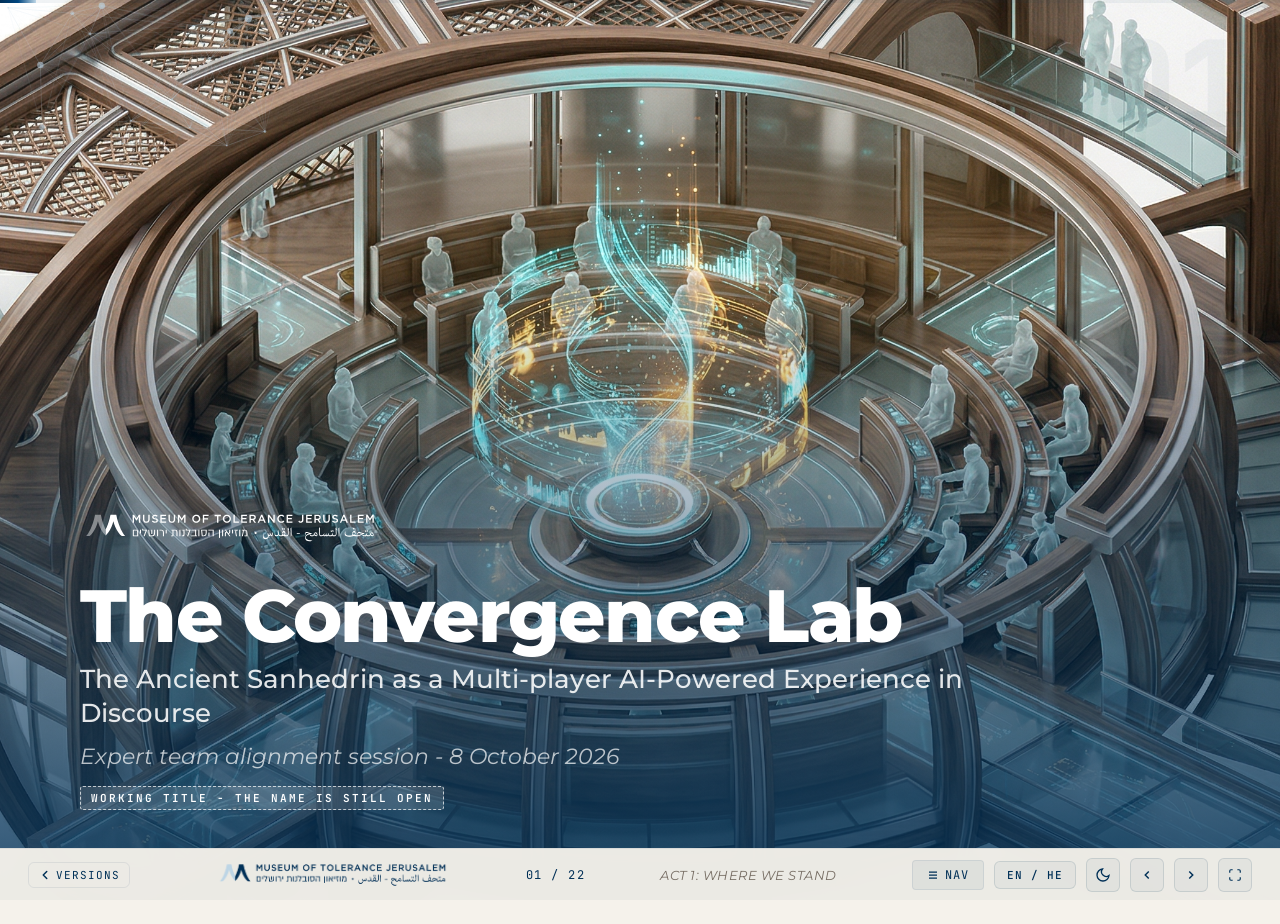
==== commit 66b86f81: "Appendix C: full dilemma catalog in HE + EN (method, 4 worked sugiot, 20 test cases) in original and" ====
--- a/v5/index.html
+++ b/v5/index.html
@@ -2228,60 +2228,27 @@
     </div>
   </div>
 </section>
-<section class="slide" data-act="APPENDIX" data-appendix="true" id="appendix-dilemmas">
-  <div class="lang-en">
-    <div class="layout-statement" style="align-items: flex-start; text-align: left; max-width: 950px; margin: 0 auto;">
-      <p class="appendix-label reveal">Appendix C</p>
-      <h2 class="reveal r1" style="font-size: 48px;">Pre-Built Dilemma Scenarios</h2>
-      <div class="reveal r2" style="display: grid; grid-template-columns: 1fr 1fr; gap: 8px 40px; margin-top: 20px;">
-        <ul class="appendix-list">
-          <li><strong>The Goring Ox</strong> - Autonomous Vehicle Liability</li>
-          <li><strong><em>Lashon Hara</em></strong> - Cyberbullying & Social Media</li>
-          <li><strong>Medical Ethics</strong> - Organ Market Dilemmas</li>
-          <li><strong><em>NFT Chametz</em></strong> - Digital Ownership vs. Tradition</li>
-          <li><strong><em>Dina D'Malkhuta</em></strong> - Open Source Code Ownership</li>
-          <li><strong><em>Pikuach Nefesh</em></strong> - <span style="font-family: var(--font-m);">AI</span> Sentience & Rights</li>
-          <li><strong>Algorithm Radicalization</strong> - Content Moderation</li>
-        </ul>
-        <ul class="appendix-list">
-          <li><strong><em>Bal Tashchit</em></strong> - Fast Fashion & Environmental Ethics</li>
-          <li><strong>Between Man and Himself</strong> - Pressure to be Perfect Online</li>
-          <li><strong>Power of the Crowd</strong> - Cancel Culture & Boycotts</li>
-          <li><strong><em>Lo Taamod</em></strong> - Bystander Obligations in Virtual Spaces</li>
-          <li><strong>Time for Torah</strong> - Screen Time vs. Real Life Balance</li>
-          <li><strong><em>Mutual Responsibility</em></strong> - Carrying the Load in Teamwork</li>
-        </ul>
-      </div>
-      <p class="appendix-content reveal r3" style="margin-top: 20px;">All scenarios are deliberately <strong><em>non-political:</em></strong> moral and ethical <strong>gray zones</strong> that prevent immediate <em>tribal defense</em> responses, allowing for genuine <em>L'Shem Shamayim</em> exploration.</p>
-    </div>
-  </div>
-  <div class="lang-he" dir="rtl">
-    <div class="layout-statement" style="align-items: flex-start; text-align: right; max-width: 950px; margin: 0 auto;">
-      <p class="appendix-label reveal">נספח ג'</p>
-      <h2 class="reveal r1" style="font-size: 48px;">תרחישי דילמה מובנים</h2>
-      <div class="reveal r2" style="display: grid; grid-template-columns: 1fr 1fr; gap: 8px 40px; margin-top: 20px;">
-        <ul class="appendix-list">
-          <li><strong>השור שנגח</strong> - אחריות על רכב אוטונומי</li>
-          <li><strong>לשון הרע</strong> - בריונות ברשת ומדיה חברתית</li>
-          <li><strong>אתיקה רפואית</strong> - דילמות שוק איברים</li>
-          <li><strong>חמץ NFT</strong> - בעלות דיגיטלית מול מסורת</li>
-          <li><strong>דינא דמלכותא</strong> - בעלות על קוד פתוח</li>
-          <li><strong>פיקוח נפש</strong> - תודעת AI וזכויות</li>
-          <li><strong>רדיקליזציה אלגוריתמית</strong> - מתינות תוכן</li>
-        </ul>
-        <ul class="appendix-list">
-          <li><strong>בל תשחית</strong> - אופנה מהירה ואתיקה סביבתית</li>
-          <li><strong>בין אדם לעצמו</strong> - לחץ להיות מושלם אונליין</li>
-          <li><strong>כוח הקהל</strong> - תרבות הביטול וחרמות</li>
-          <li><strong>לא תעמוד</strong> - חובת הצופה במרחבים וירטואליים</li>
-          <li><strong>זמן לתורה</strong> - זמן מסך מול חיים אמיתיים</li>
-          <li><strong>ערבות הדדית</strong> - נשיאת הנטל בעבודת צוות</li>
-        </ul>
-      </div>
-      <p class="appendix-content reveal r3" style="margin-top: 20px;">כל התרחישים הם בכוונה <strong><em>לא פוליטיים:</em></strong> נושאים שהם ברומו של העולם, <strong>אזורים אפורים</strong> מוסריים ואתיים שמונעים <em>תגובת הגנה שבטית</em> מיידית ומאפשרים חקירה אמיתית <em>לשם שמיים</em>.</p>
-    </div>
-  </div>
-</section>
+<section class="slide slide--appendix" data-act="APPENDIX" data-appendix="true" id="appendix-dilemmas"><style>
+.cat-table{width:100%;border-collapse:collapse;margin-top:14px;font-size:15px}
+.cat-table th{font-family:var(--font-m);font-size:12px;text-transform:uppercase;letter-spacing:1.2px;color:var(--navy);border-bottom:2px solid var(--navy);padding:8px 10px;text-align:left}
+.cat-table td{padding:8px 10px;border-bottom:1px solid rgba(0,48,87,0.08);vertical-align:top;line-height:1.45;color:var(--text-sub)}
+.cat-table td:first-child{font-weight:600;color:var(--text);min-width:150px}
+.cat-table td:first-child span{font-family:var(--font-m);font-size:12px;color:var(--text-dim);margin-right:6px}
+[dir="rtl"] .cat-table th,[dir="rtl"] .cat-table td{text-align:right}
+[dir="rtl"] .cat-table td:first-child span{margin-right:0;margin-left:6px}
+.wk-card{border:1px solid var(--card-border);background:var(--card-bg);border-radius:4px;padding:18px 22px;margin-top:14px;width:100%}
+.wk-card h3{font-size:20px;margin:0 0 8px;color:var(--navy)}
+.wk-card p,.wk-card li{font-size:16px;line-height:1.55;color:var(--text-sub);margin:4px 0}
+.wk-card ul{margin:6px 0 0;padding-left:20px}
+[dir="rtl"] .wk-card ul{padding-left:0;padding-right:20px}
+.wk-card .k{font-family:var(--font-m);font-size:11px;letter-spacing:1.2px;text-transform:uppercase;color:var(--text-dim)}
+</style><div class="lang-en"><div class="layout-statement" style="align-items:flex-start;text-align:left;max-width:1100px;margin:0 auto;"><p class="appendix-label reveal">Appendix C</p><h2 class="reveal r1" style="font-size:40px;">The Sugya-to-Modern Transformation Method</h2><p class="appendix-content reveal r2" style="font-size:18px;margin-top:10px;">The Sanhedrin does not pick topics from a list of hot political issues or passing headlines. Every dilemma is built by directly transforming a classical Talmudic sugya into a modern case.</p><ul class="appendix-list reveal r3" style="margin-top:12px;"><li><strong>The ancient sugya</strong> - A Talmudic legal-moral analysis of responsibility, caution, ownership or the limits of discourse.</li><li><strong>The modern skin</strong> - The case translated into a present-day dilemma in technology, artificial intelligence, civic ethics or social relations.</li><li><strong>The core test: Machloket L'Shem Shamayim</strong> - Real depth of values, no single "right" answer, no black and white, and strong legitimate arguments for both sides.</li></ul><p class="appendix-content reveal r3" style="font-size:16px;margin-top:14px;">Thinking modes: see Appendix B.</p></div></div><div class="lang-he" dir="rtl"><div class="layout-statement" style="align-items:flex-start;text-align:right;max-width:1100px;margin:0 auto;"><p class="appendix-label reveal">נספח ג'</p><h2 class="reveal r1" style="font-size:40px;">מתודולוגיית ההתמרה: מסוגיה תלמודית לדילמה מודרנית</h2><p class="appendix-content reveal r2" style="font-size:18px;margin-top:10px;">מיזם הסנהדרין אינו בוחר נושאים מתוך רשימת נושאים פוליטיים נפיצים או כותרות אקטואליות חולפות. כל דילמה נבנית באמצעות התמרה מודרנית ישירה של סוגיה תלמודית קלאסית.</p><ul class="appendix-list reveal r3" style="margin-top:12px;"><li><strong>העוגן העתיק</strong> - ניתוח משפטי-מוסרי תלמודי העוסק במבנה אחריות, זהירות, בעלות או גבולות השיח.</li><li><strong>המעטה המודרני</strong> - תרגום המקרה לדילמה עכשווית בתחומי הטכנולוגיה, הבינה המלאכותית, האתיקה האזרחית או היחסים החברתיים.</li><li><strong>קריטריון הליבה: מחלוקת לשם שמיים</strong> - עומק ערכי אמיתי, בלי תשובה אחת "נכונה" ובלי שחור/לבן, עם טיעונים חזקים ולגיטימיים לשני הצדדים.</li></ul><p class="appendix-content reveal r3" style="font-size:16px;margin-top:14px;">אופני החשיבה: ראו נספח ב'.</p></div></div></section>
+<section class="slide slide--appendix" data-act="APPENDIX" data-appendix="true"><div class="lang-en"><div class="layout-statement" style="align-items:flex-start;text-align:left;max-width:1100px;margin:0 auto;"><p class="appendix-label reveal">Appendix C - 2 of 7</p><h2 class="reveal r1" style="font-size:38px;">Worked Sugiot</h2><div class="wk-card"><h3>Sugya 1: The Goring Ox (Bava Kamma) - autonomous vehicle and AI accident liability</h3><p><span class="k">Ancient anchor</span><br>Bava Kamma 2-5: the laws of the "tam" ox (first time, unforeseen damage) versus the "mu'ad" ox (a known hazard left untreated).</p><p><span class="k">Modern scenario</span><br>An autonomous vehicle, or an e-scooter in self-driving mode, hits a pedestrian because of a software bug or a failure in its recognition system.</p><p><span class="k">Value dilemma</span></p><ul><li>When the AI acts on its own, where does moral and legal responsibility sit?</li><li>Side A: the user or owner (placed the hazard in the public domain).</li><li>Side B: the software developer or manufacturer (the source of the fault and the prior knowledge).</li></ul><p><span class="k">Thinking modes</span><br>Rambam (#10, Solution-Oriented): systemic causation. Shammai (#1, Ipcha Mistabra): strict liability, breaking assumptions. Hillel (#2, Shakla V'Tarya): flexible models of mercy and compromise.</p></div></div></div><div class="lang-he" dir="rtl"><div class="layout-statement" style="align-items:flex-start;text-align:right;max-width:1100px;margin:0 auto;"><p class="appendix-label reveal">נספח ג' - 2 מתוך 7</p><h2 class="reveal r1" style="font-size:38px;">סוגיות העומק</h2><div class="wk-card"><h3>סוגיה 1: השור שנגח (בבא קמא) - אחריות רכב אוטונומי ותאונות AI</h3><p><span class="k">העוגן התלמודי</span><br>מסכת בבא קמא (ב'-ה') - דיני "שור תם" (פעם ראשונה, נזק בלתי צפוי) מול "שור מועד" (מפגע מוכר שלא טופל).</p><p><span class="k">התרחיש המודרני</span><br>רכב אוטונומי או קורקינט חשמלי במצב נהיגה עצמית פוגע בהולך רגל בעקבות באג תוכנה או תקלה במערכת הזיהוי.</p><p><span class="k">הדילמה הערכית</span></p><ul><li>כשהבינה המלאכותית פועלת באופן עצמאי, היכן יושבת האחריות המוסרית והמשפטית?</li><li>צד א': האחריות מוטלת על המשתמש או הבעלים (הציב את המכשול ברשות הרבים).</li><li>צד ב': האחריות מוטלת על מפתח התוכנה או היצרן (מקור הכשל והידע המוקדם).</li></ul><p><span class="k">אופני חשיבה</span><br>הרמב"ם (#10, מכוון פתרון): ניתוח סיבתיות מערכתית. שמאי (#1, איפכא מסתברא): הטלת אחריות קפדנית ושבירת הנחות יסוד. הלל (#2, שקלא וטריא): מודלים גמישים של רחמים ופשרה.</p></div></div></div></section>
+<section class="slide slide--appendix" data-act="APPENDIX" data-appendix="true"><div class="lang-en"><div class="layout-statement" style="align-items:flex-start;text-align:left;max-width:1100px;margin:0 auto;"><p class="appendix-label reveal">Appendix C - 3 of 7</p><h2 class="reveal r1" style="font-size:38px;">Worked Sugiot</h2><div class="wk-card"><h3>Sugya 2: The Laws of Guardians (Bava Metzia) - private data leaked from a free cloud</h3><p><span class="k">Ancient anchor</span><br>Bava Metzia 93-94: the ladder of the four guardians (unpaid guardian, paid guardian, renter, borrower) and the line between theft or loss and negligence.</p><p><span class="k">Modern scenario</span><br>A student keeps personal photos in a free cloud service. After a security breach the photos leak and spread online.</p><p><span class="k">Value dilemma</span></p><ul><li>Is a "free" service an unpaid guardian, exempt from theft and loss? Or does earning money from data make the company a paid guardian?</li><li>How valid, morally, are sweeping terms of use that exempt the company from responsibility?</li><li>What is the moral responsibility of friends who receive the link to the leak?</li></ul></div></div></div><div class="lang-he" dir="rtl"><div class="layout-statement" style="align-items:flex-start;text-align:right;max-width:1100px;margin:0 auto;"><p class="appendix-label reveal">נספח ג' - 3 מתוך 7</p><h2 class="reveal r1" style="font-size:38px;">סוגיות העומק</h2><div class="wk-card"><h3>סוגיה 2: דיני שומרים (בבא מציעא) - דליפת מידע פרטי מענן חינמי</h3><p><span class="k">העוגן התלמודי</span><br>מסכת בבא מציעא (צ"ג-צ"ד) - מדרג ארבעת השומרים (שומר חינם, שומר שכר, שוכר, שואל) וההבחנה בין גנבה או אובדן לבין רשלנות.</p><p><span class="k">התרחיש המודרני</span><br>תלמידה שומרת תמונות אישיות בשירות ענן חינמי. בעקבות פרצת אבטחה התמונות דולפות ומופצות ברשת.</p><p><span class="k">הדילמה הערכית</span></p><ul><li>האם שירות "חינמי" דינו כשומר חינם הפטור מגנבה ואובדן, או שמא העובדה שהחברה מרוויחה מדאטה הופכת אותה לשומר שכר?</li><li>מה תקפותם המוסרית של תנאי שימוש דרקוניים הפוטרים את החברה מאחריות?</li><li>מהי האחריות המוסרית של חברים המקבלים את הקישור לדליפה?</li></ul></div></div></div></section>
+<section class="slide slide--appendix" data-act="APPENDIX" data-appendix="true"><div class="lang-en"><div class="layout-statement" style="align-items:flex-start;text-align:left;max-width:1100px;margin:0 auto;"><p class="appendix-label reveal">Appendix C - 4 of 7</p><h2 class="reveal r1" style="font-size:38px;">Worked Sugiot</h2><div class="wk-card"><h3>Sugya 3: Indirect Causation, "Garma" (Bava Kamma) - algorithms and radicalization on social networks</h3><p><span class="k">Ancient anchor</span><br>Bava Kamma: the distinction between direct and indirect damage ("garma" / "germi"), where a person acts and the damage follows through a chain of circumstances.</p><p><span class="k">Modern scenario</span><br>A content platform's recommendation algorithm gradually steers users toward extreme content, leading to psychological harm or real-world violence.</p><p><span class="k">Value dilemma</span></p><ul><li>Is a technology company responsible for indirect harm caused by an algorithm built to maximize engagement?</li><li>Where is the line between a user's free choice and the hidden, harmful influence of the machine?</li></ul></div></div></div><div class="lang-he" dir="rtl"><div class="layout-statement" style="align-items:flex-start;text-align:right;max-width:1100px;margin:0 auto;"><p class="appendix-label reveal">נספח ג' - 4 מתוך 7</p><h2 class="reveal r1" style="font-size:38px;">סוגיות העומק</h2><div class="wk-card"><h3>סוגיה 3: גרמא בנזיקין (בבא קמא) - אלגוריתמים והקצנה ברשתות חברתיות</h3><p><span class="k">העוגן התלמודי</span><br>מסכת בבא קמא - הבחנה בין נזק ישיר לנזק עקיף ("גרמא" / "גרמי"), שבו אדם מבצע פעולה מסוימת והנזק נגרם עקב שרשרת נסיבות.</p><p><span class="k">התרחיש המודרני</span><br>אלגוריתם המלצות של פלטפורמת תוכן מנווט משתמשים בהדרגה לתכנים קיצוניים, המביאים לנזק נפשי או לאלימות במציאות.</p><p><span class="k">הדילמה הערכית</span></p><ul><li>האם חברת טכנולוגיה אחראית לנזק עקיף הנגרם על ידי אלגוריתם שנועד למקסם מעורבות?</li><li>היכן עובר הגבול בין בחירה חופשית של המשתמש לבין השפעה סמויה ומזיקה של המכונה?</li></ul></div></div></div></section>
+<section class="slide slide--appendix" data-act="APPENDIX" data-appendix="true"><div class="lang-en"><div class="layout-statement" style="align-items:flex-start;text-align:left;max-width:1100px;margin:0 auto;"><p class="appendix-label reveal">Appendix C - 5 of 7</p><h2 class="reveal r1" style="font-size:38px;">Worked Sugiot</h2><div class="wk-card"><h3>Sugya 4: Power of the Crowd and the Ban (Moed Katan / Arachin) - cancel culture and digital boycott</h3><p><span class="k">Ancient anchor</span><br>The laws of ostracism and communal ban, against the prohibition of shaming ("whoever shames his fellow in public is as if he sheds blood").</p><p><span class="k">Modern scenario</span><br>A public boycott and cancellation campaign on social media against an artist or student over an offensive remark made in the past.</p><p><span class="k">Value dilemma</span></p><ul><li>Side A: the power of the crowd online is the small citizen's only tool for creating justice and social accountability.</li><li>Side B: a digital boycott is a punishment with no fair process, no proportion, and no chance for repentance, forgiveness and rehabilitation.</li></ul></div></div></div><div class="lang-he" dir="rtl"><div class="layout-statement" style="align-items:flex-start;text-align:right;max-width:1100px;margin:0 auto;"><p class="appendix-label reveal">נספח ג' - 5 מתוך 7</p><h2 class="reveal r1" style="font-size:38px;">סוגיות העומק</h2><div class="wk-card"><h3>סוגיה 4: כוח הקהל והחרם (מועד קטן / ערכין) - "קנסל קאלצ'ר" וחרם דיגיטלי</h3><p><span class="k">העוגן התלמודי</span><br>הלכות נידוי וחרם קהילתי, מול איסור הלבנת פנים ("כל המלבין פני חברו ברבים כאילו שופך דמים").</p><p><span class="k">התרחיש המודרני</span><br>ארגון חרם וביטול ציבורי ברשתות החברתיות נגד אמן או תלמיד עקב אמירה פוגענית שנאמרה בעבר.</p><p><span class="k">הדילמה הערכית</span></p><ul><li>צד א': כוח הקהל ברשת הוא הכלי היחיד של האזרח הקטן לייצר צדק ואחריות חברתית.</li><li>צד ב': חרם דיגיטלי הוא עונש נטול הליך הוגן, ללא מדרג פרופורציונלי וללא אפשרות לתשובה, סליחה ושיקום.</li></ul></div></div></div></section>
+<section class="slide slide--appendix" data-act="APPENDIX" data-appendix="true"><div class="lang-en"><div class="layout-statement" style="align-items:flex-start;text-align:left;max-width:1100px;margin:0 auto;"><p class="appendix-label reveal">Appendix C - 6 of 7</p><h2 class="reveal r1" style="font-size:38px;">Full Catalog: 20 Test Cases</h2><table class="cat-table reveal r2"><thead><tr><th>Category</th><th>Ancient anchor</th><th>Modern case</th><th>Core question</th></tr></thead><tbody><tr><td><span>1</span>AI Ethics</td><td>Tam ox / Mu'ad ox</td><td>Autonomous-vehicle accident liability</td><td>When no person writes the decision in real time, who carries responsibility?</td></tr><tr><td><span>2</span>Guardian Liability</td><td>The four guardians</td><td>Private photos leaked from the cloud</td><td>What is the duty to protect intangible data held by a free service?</td></tr><tr><td><span>3</span>Ownership &amp; Property</td><td>Two hold a garment</td><td>Founders' dispute over who owns an app</td><td>How much does the idea weigh against the lines of code when partners divide?</td></tr><tr><td><span>4</span>Hazard in the Public Domain</td><td>A pit in the public domain</td><td>App bug exposed private videos</td><td>Is a digital security hole equal to an open pit in the street?</td></tr><tr><td><span>5</span>Integrity &amp; Disclosure</td><td>Ban on deceiving people (geneivat da'at)</td><td>Submitting work written by ChatGPT</td><td>Where is the line between legitimate tech help and deception?</td></tr><tr><td><span>6</span>Parents &amp; Children</td><td>Honoring father and mother</td><td>Independent career vs. parents' expectations</td><td>How to stay true to yourself without dishonoring your parents?</td></tr><tr><td><span>7</span>Burnout vs. Rest</td><td>Shabbat limits and "great loss"</td><td>24/7 availability expected in global high-tech</td><td>Does pay justify harm to rest and health?</td></tr><tr><td><span>8</span>Guarantee &amp; Ransoming Captives</td><td>Limits of the duty to ransom captives</td><td>Covering a friend's gaming or gambling debts</td><td>When does financial help save a friend, and when does it feed addiction?</td></tr><tr><td><span>9</span>Speech &amp; Reputation</td><td>Laws of lashon hara and gossip</td><td>Gossip and screenshots in a class WhatsApp group</td><td>What is the responsibility of silent viewers in a group where shaming happens?</td></tr><tr><td><span>10</span>Social Inclusion</td><td>Hospitality and accepting the other</td><td>Adding an "unpopular" student to a social circle</td><td>What is the social price of inclusion, and where is the limit?</td></tr></tbody></table></div></div><div class="lang-he" dir="rtl"><div class="layout-statement" style="align-items:flex-start;text-align:right;max-width:1100px;margin:0 auto;"><p class="appendix-label reveal">נספח ג' - 6 מתוך 7</p><h2 class="reveal r1" style="font-size:38px;">קטלוג מלא: 20 מקרי בוחן</h2><table class="cat-table reveal r2"><thead><tr><th>קטגוריה</th><th>העוגן התלמודי</th><th>המקרה המודרני</th><th>שאלת הליבה</th></tr></thead><tbody><tr><td><span>1</span>אתיקה של AI</td><td>שור תם / שור מועד</td><td>אחריות תאונות רכב אוטונומי</td><td>כשאף אדם אינו כותב את ההחלטה בזמן אמת, מי נושא באחריות?</td></tr><tr><td><span>2</span>אחריות שומרים</td><td>ארבעת השומרים</td><td>דליפת תמונות פרטיות מהענן</td><td>מהי חובת הגנה על מידע בלתי מוחשי בשירות חינמי?</td></tr><tr><td><span>3</span>בעלות וקניין</td><td>שניים אוחזין בטלית</td><td>סכסוך מייסדים על בעלות באפליקציה</td><td>מה משקל הרעיון מול שורות הקוד בחלוקת שותפות?</td></tr><tr><td><span>4</span>מכשול ברשות הרבים</td><td>בור ברשות הרבים</td><td>באג באפליקציה שחשף סרטונים פרטיים</td><td>האם פירצת אבטחה דיגיטלית שקולה לבור פתוח ברחוב?</td></tr><tr><td><span>5</span>יושרה וגילוי נאות</td><td>איסור גניבת דעת הבריות</td><td>הגשת עבודות שנכתבו על ידי ChatGPT</td><td>היכן עובר הגבול בין סיוע טכנולוגי לגיטימי לבין הטעיה?</td></tr><tr><td><span>6</span>יחסי הורים וילדים</td><td>מצוות כיבוד אב ואם</td><td>קריירה עצמאית מול ציפיות ההורים</td><td>איך לשמור על נאמנות עצמית בלי לבטל את כבוד ההורים?</td></tr><tr><td><span>7</span>שחיקה מול מנוחה</td><td>גבולות שבת ו"הפסד מרובה"</td><td>ציפייה לזמינות 24/7 בהייטק גלובלי</td><td>האם תגמול כלכלי מצדיק פגיעה במנוחה ובבריאות?</td></tr><tr><td><span>8</span>ערבות ופדיון שבויים</td><td>גבולות מצוות פדיון שבויים</td><td>כיסוי חובות גיימינג או הימורים של חבר</td><td>מתי עזרה כספית מצילה חבר ומתי היא מעודדת התמכרות?</td></tr><tr><td><span>9</span>דיבור ומוניטין</td><td>הלכות לשון הרע ורכילות</td><td>רכילות וצילומי מסך בווטסאפ כיתתי</td><td>מהי אחריות הצופים השקטים בקבוצה שמתקיים בה שיימינג?</td></tr><tr><td><span>10</span>הכלה חברתית</td><td>הכנסת אורחים וקבלת האחר</td><td>צירוף תלמיד "לא מקובל" למעגל חברתי</td><td>מה המחיר החברתי של הכלה והיכן עובר הגבול?</td></tr></tbody></table></div></div></section>
+<section class="slide slide--appendix" data-act="APPENDIX" data-appendix="true"><div class="lang-en"><div class="layout-statement" style="align-items:flex-start;text-align:left;max-width:1100px;margin:0 auto;"><p class="appendix-label reveal">Appendix C - 7 of 7</p><h2 class="reveal r1" style="font-size:38px;">Full Catalog: 20 Test Cases</h2><table class="cat-table reveal r2"><thead><tr><th>Category</th><th>Ancient anchor</th><th>Modern case</th><th>Core question</th></tr></thead><tbody><tr><td><span>11</span>Loyalty to Values</td><td>A commandment that comes through a transgression</td><td>Forging a signature to help a friend</td><td>Does a worthy goal justify an improper means?</td></tr><tr><td><span>12</span>Compassion &amp; Ethics</td><td>Ban on causing animals suffering</td><td>Diet, fashion and animal testing</td><td>What is the moral meaning of our consumer choices?</td></tr><tr><td><span>13</span>Consumption &amp; Sustainability</td><td>Ban on needless destruction (bal tashchit)</td><td>Fast fashion and waste</td><td>Does the ban on destruction also cover resource exploitation and overconsumption?</td></tr><tr><td><span>14</span>Identity &amp; Self-Presentation</td><td>In God's image, and human dignity</td><td>Filtering and editing self-image on social networks</td><td>Where is the line between improving an image and lying to oneself?</td></tr><tr><td><span>15</span>Public Exposure</td><td>"A person may not declare himself wicked"</td><td>Public confession trend online</td><td>Is sharing sins publicly healing, or a hunt for likes?</td></tr><tr><td><span>16</span>Community Sanctions</td><td>Power of the crowd and the ban (herem)</td><td>Cancel culture and digital boycott</td><td>When is a social sanction justice, and when is it a lynching?</td></tr><tr><td><span>17</span>Bystander Responsibility</td><td>Do not stand idly by your neighbor's blood</td><td>Standing aside during online bullying</td><td>Is passively watching an abusive story complicity?</td></tr><tr><td><span>18</span>Managing Life's Resources</td><td>Setting fixed times</td><td>Balancing screen time and personal life</td><td>How to set conscious priorities in a world of distraction?</td></tr><tr><td><span>19</span>Mutual Responsibility</td><td>All Israel are responsible for one another</td><td>Dividing the load in a group project</td><td>How to manage shared responsibility when there are free riders?</td></tr><tr><td><span>20</span>Culture of Disagreement</td><td>"These and those are the words of the living God"</td><td>Handling a deep values argument between friends</td><td>How to keep a strong bond when you disagree on values?</td></tr></tbody></table></div></div><div class="lang-he" dir="rtl"><div class="layout-statement" style="align-items:flex-start;text-align:right;max-width:1100px;margin:0 auto;"><p class="appendix-label reveal">נספח ג' - 7 מתוך 7</p><h2 class="reveal r1" style="font-size:38px;">קטלוג מלא: 20 מקרי בוחן</h2><table class="cat-table reveal r2"><thead><tr><th>קטגוריה</th><th>העוגן התלמודי</th><th>המקרה המודרני</th><th>שאלת הליבה</th></tr></thead><tbody><tr><td><span>11</span>נאמנות לערכים</td><td>מצווה הבאה בעבירה</td><td>זיוף חתימה לטובת עזרה לחבר</td><td>האם מטרה ראויה מצדיקה שימוש באמצעי פסול?</td></tr><tr><td><span>12</span>חמלה ואתיקה</td><td>איסור צער בעלי חיים</td><td>תזונה, אופנה וניסויים בבעלי חיים</td><td>מה המשמעות המוסרית של הבחירות הצרכניות שלנו?</td></tr><tr><td><span>13</span>צרכנות וקיימות</td><td>איסור "בל תשחית"</td><td>אופנה מהירה (Fast Fashion) ובזבוז</td><td>האם איסור השחתה חל גם על ניצול משאבים וצרכנות יתר?</td></tr><tr><td><span>14</span>זהות וייצוג עצמי</td><td>צלם אלוהים וכבוד הבריות</td><td>סינון ועריכת דימוי עצמי ברשתות</td><td>היכן עובר הגבול בין שיפור הדימוי לשקר עצמי?</td></tr><tr><td><span>15</span>חשיפה פומבית</td><td>אין אדם משים עצמו רשע</td><td>טרנד וידויים פומביים ברשת</td><td>האם שיתוף פומבי של חטאים הוא ריפוי או חיפוש לייקים?</td></tr><tr><td><span>16</span>סנקציות קהילתיות</td><td>כוח הקהל והטלת חרם</td><td>"קנסל קאלצ'ר" וחרם דיגיטלי</td><td>מתי סנקציה חברתית היא צדק ומתי היא לינץ'?</td></tr><tr><td><span>17</span>אחריות הצופה</td><td>לא תעמוד על דם רעך</td><td>עמידה מנגד בזמן בריונות ברשת</td><td>האם צפייה פסיבית בסטורי פוגעני היא שותפות לפשע?</td></tr><tr><td><span>18</span>ניהול משאבי חיים</td><td>קביעת עיתים</td><td>איזון זמן מסכים מול חיים אישיים</td><td>איך מייצרים סדרי עדיפויות מודעים בעולם של הסחות דעת?</td></tr><tr><td><span>19</span>ערבות הדדית</td><td>כל ישראל ערבים זה בזה</td><td>חלוקת נטל בפרויקט קבוצתי</td><td>איך מנהלים אחריות משותפת כשיש "טרמפיסטים"?</td></tr><tr><td><span>20</span>תרבות המחלוקת</td><td>אלו ואלו דברי אלוהים חיים</td><td>ניהול ויכוח ערכי עמוק בין חברים</td><td>איך שומרים על קשר חזק גם כשלא מסכימים על הערכים?</td></tr></tbody></table></div></div></section>
 <section class="slide" data-act="APPENDIX" data-appendix="true" id="appendix-personas">
   <div class="lang-en">
     <div class="layout-statement" style="align-items: flex-start; text-align: left; max-width: 1050px; margin: 0 auto;">
